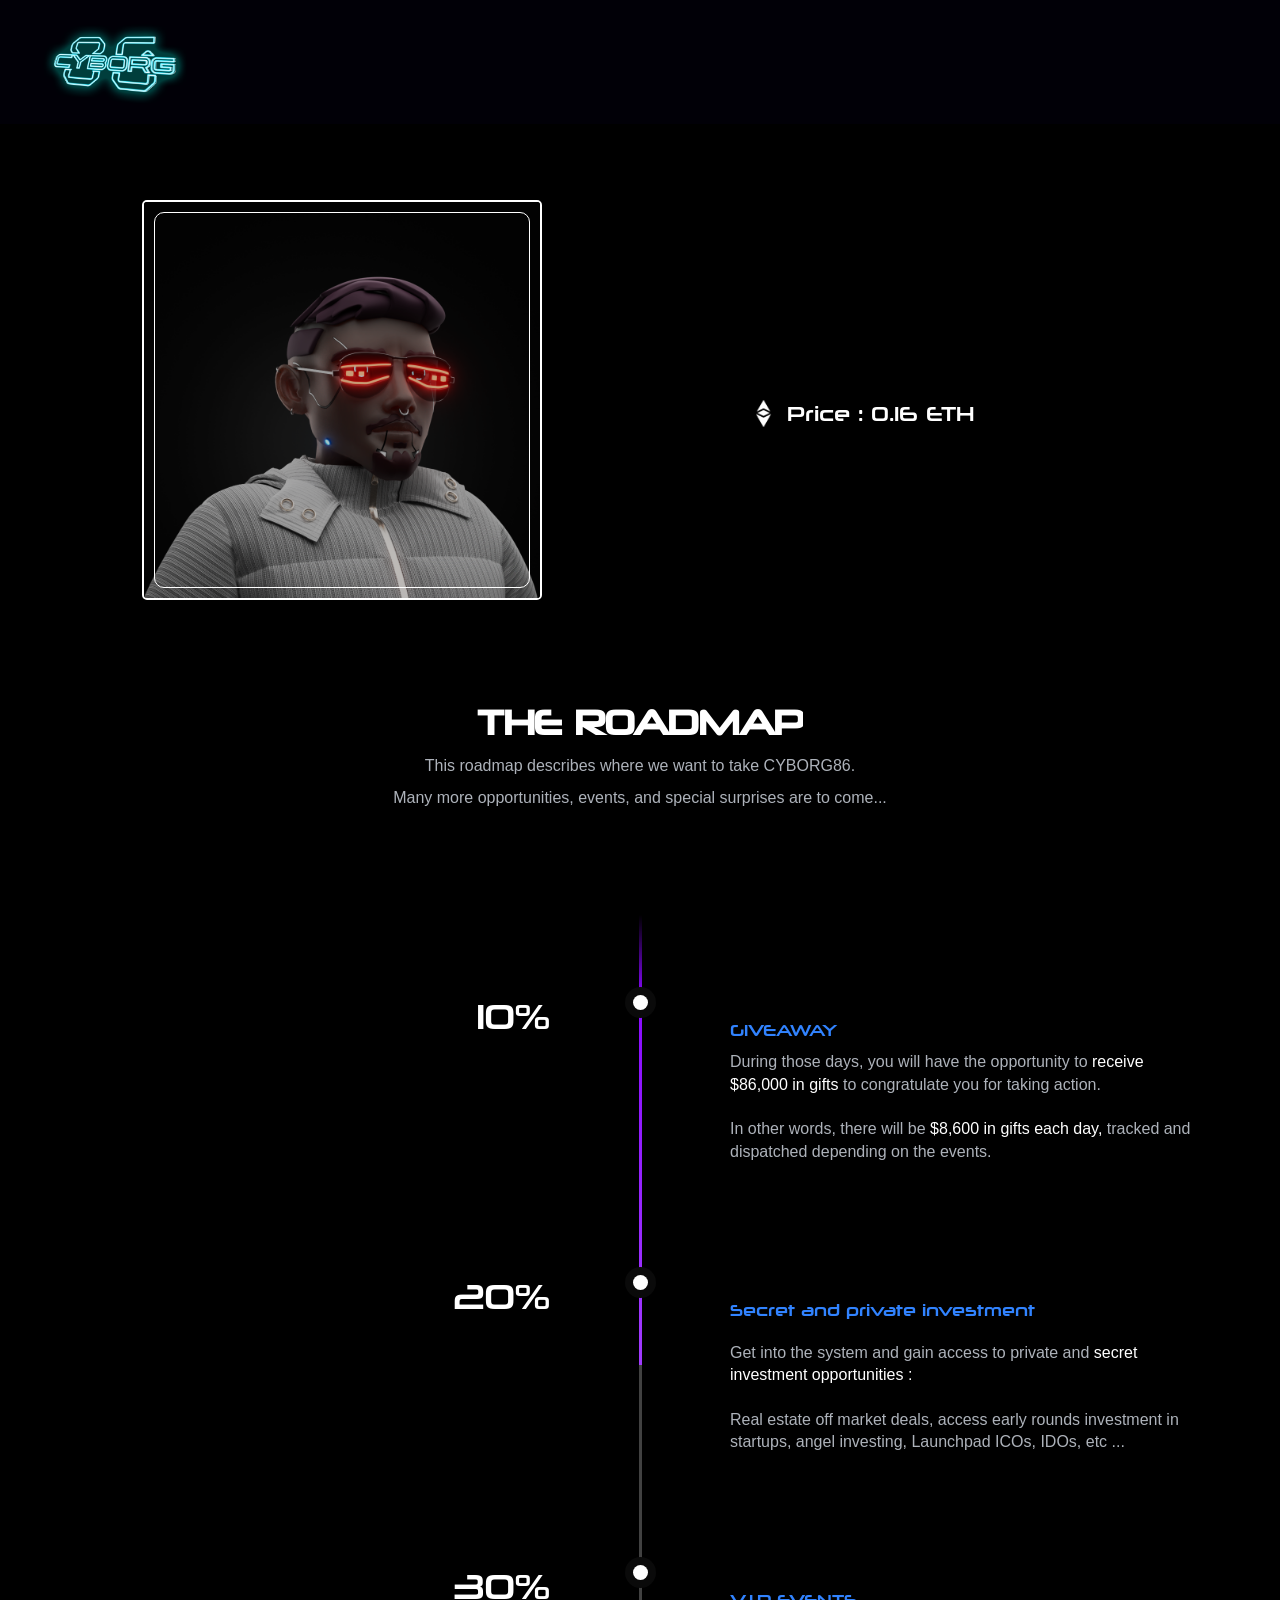
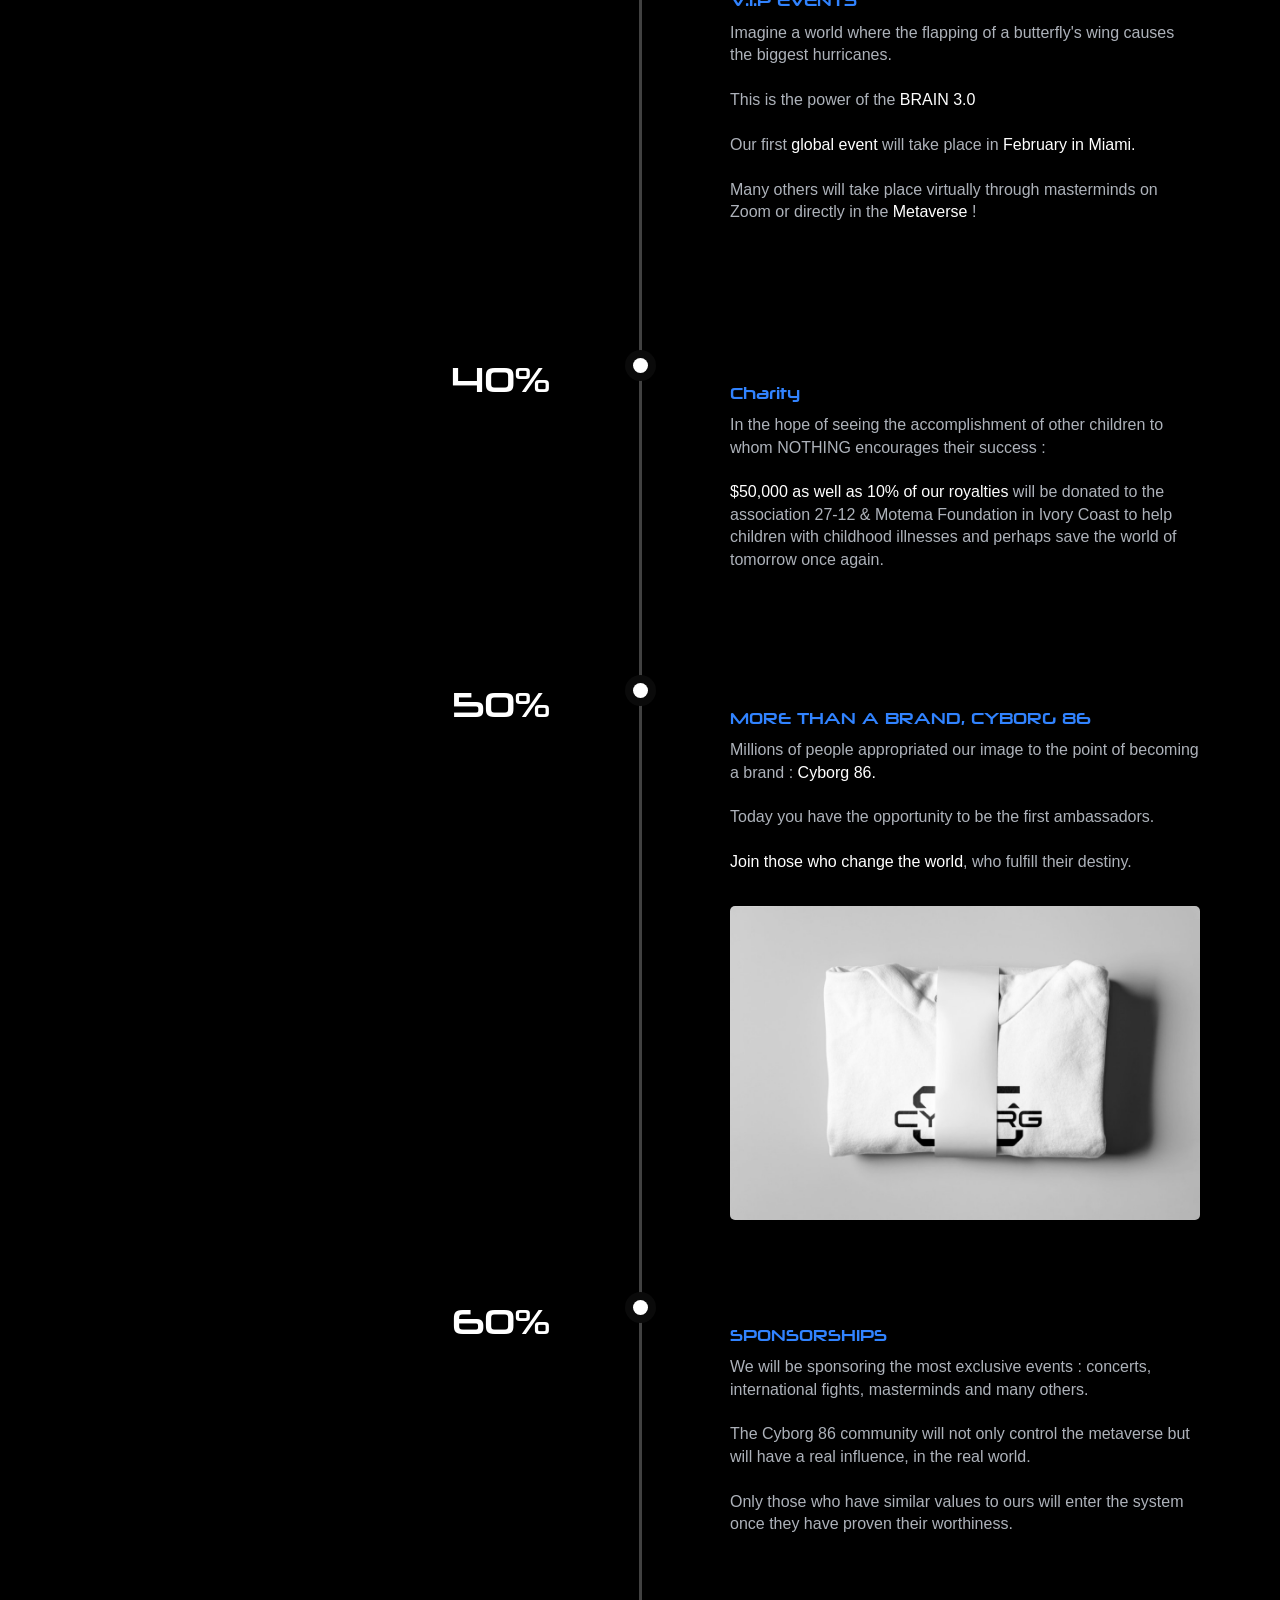
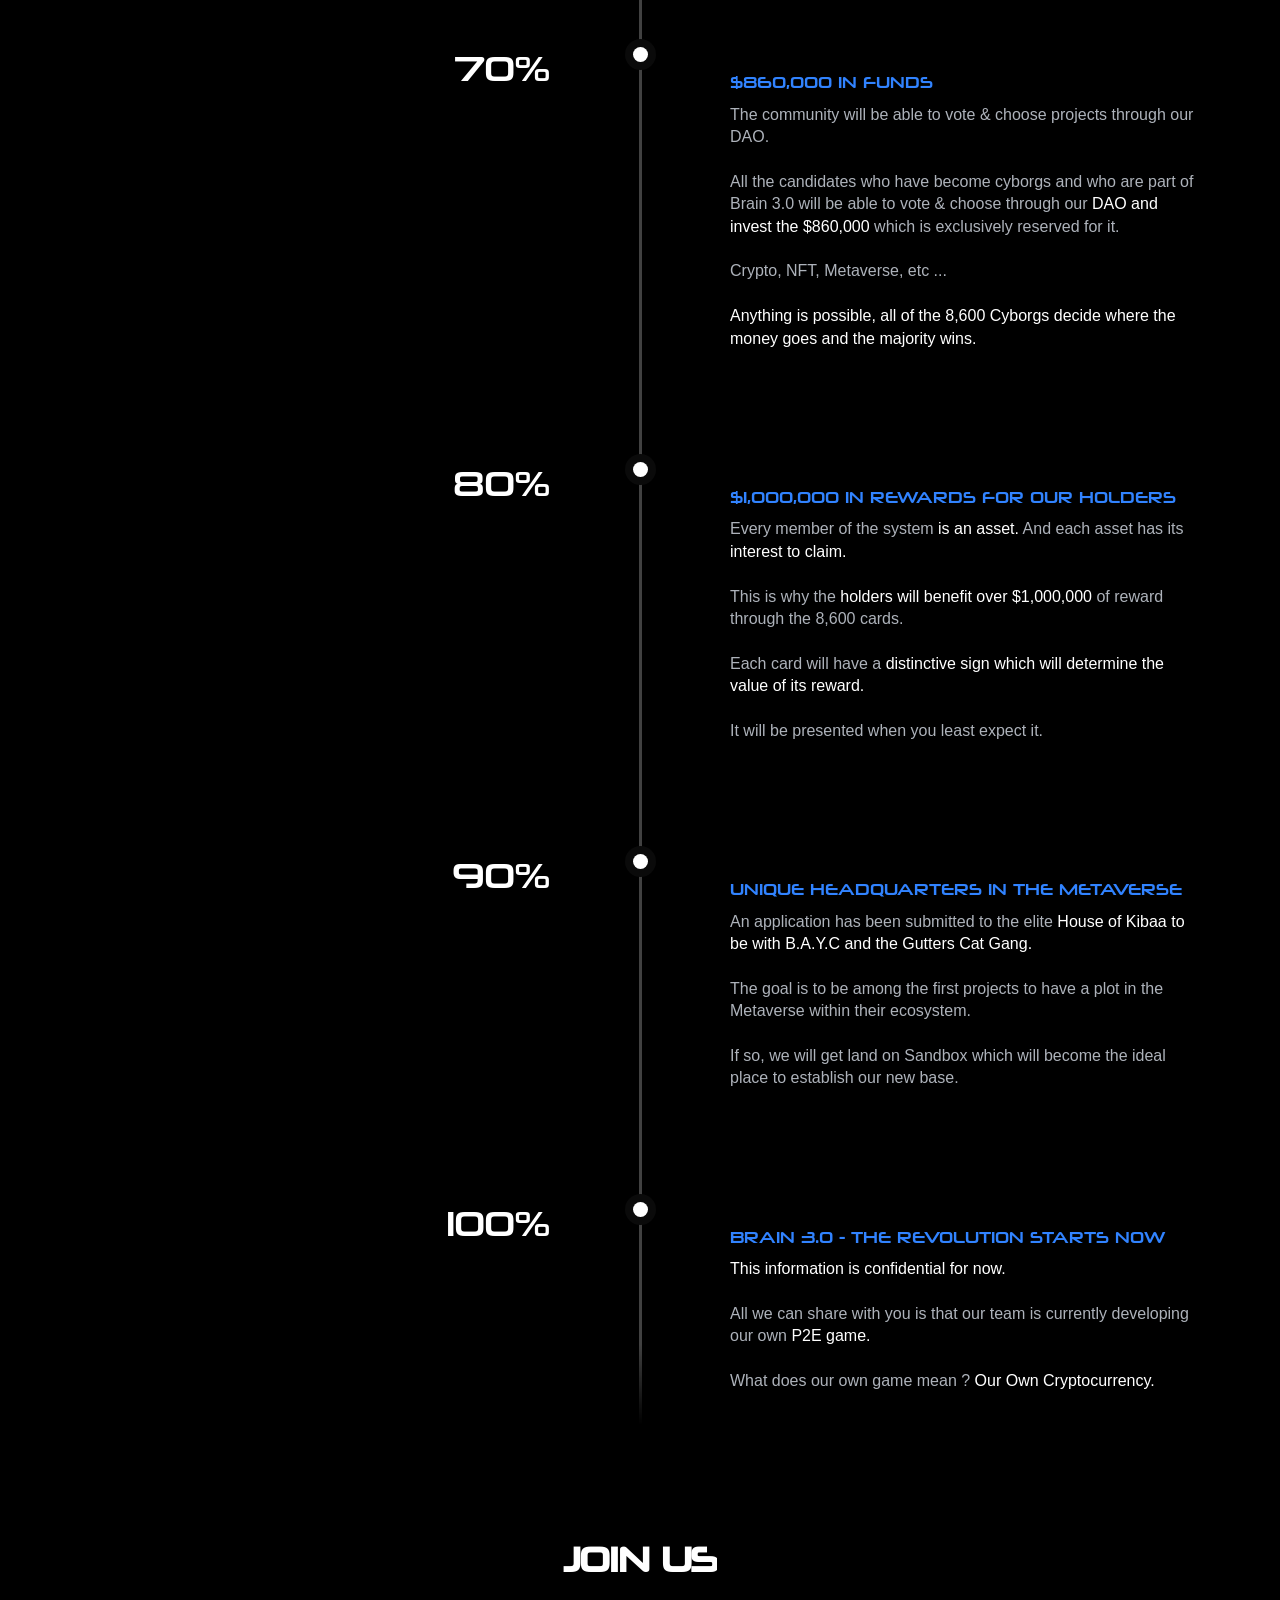
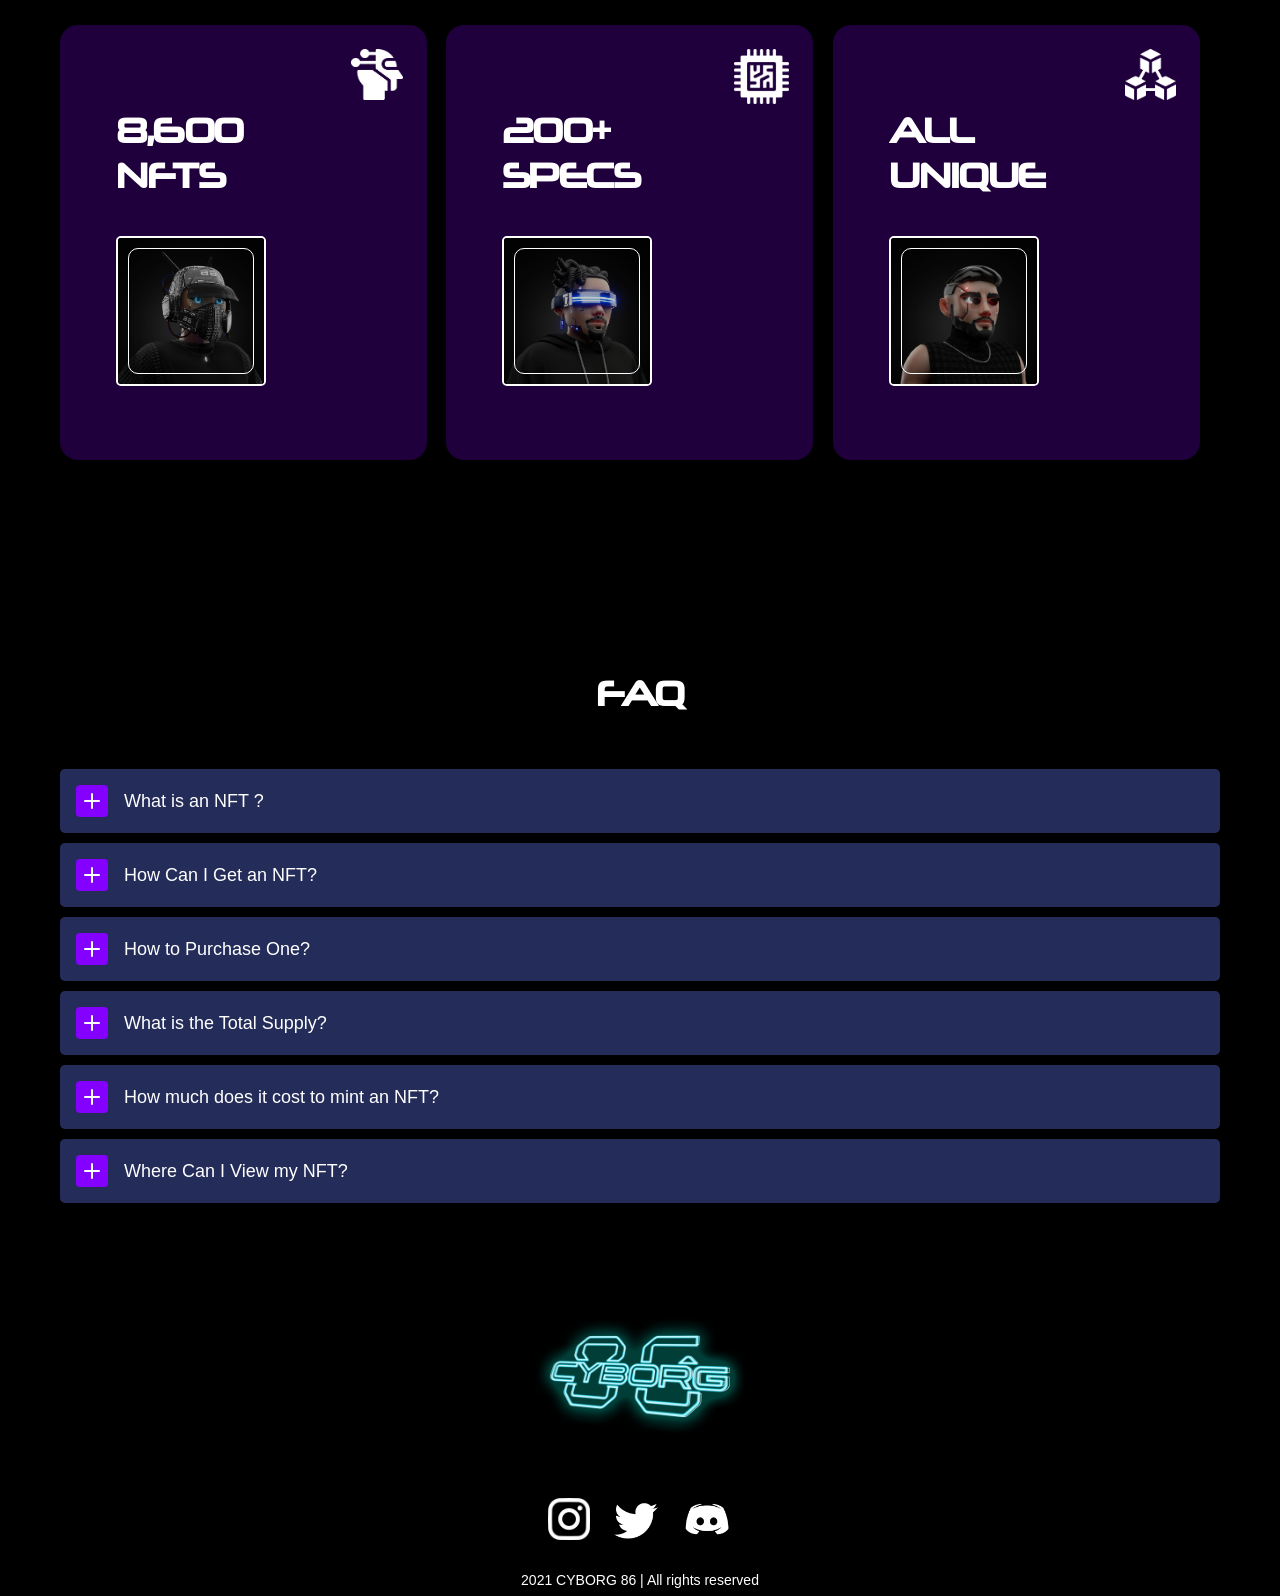
==== index.html @ c038d188 "rename to index.html" ====
<!DOCTYPE html><!--  Last Published: Thu Jan 13 2022 01:48:20 GMT+0000 (Coordinated Universal Time)  -->
<html data-wf-page="61df431a06aa11fc43553345" data-wf-site="61bfb183d143caa62303bbd6">
<head>
  <meta charset="utf-8">
  <title>Mint</title>
  <meta content="Mint" property="og:title">
  <meta content="Mint" property="twitter:title">
  <meta content="width=device-width, initial-scale=1" name="viewport">
  <link href="css/normalize.css" rel="stylesheet" type="text/css">
  <link href="css/webflow.css" rel="stylesheet" type="text/css">
  <link href="css/cyborg86.webflow.css" rel="stylesheet" type="text/css">
  <style>@media (min-width:992px) {html.w-mod-js:not(.w-mod-ix) [data-w-id="e5e9b376-81cd-aa6d-16b0-985d2af2024e"] {-webkit-transform:translate3d(0, 0, 0) scale3d(0.9, 0.9, 1) rotateX(0) rotateY(0) rotateZ(0) skew(0, 0);-moz-transform:translate3d(0, 0, 0) scale3d(0.9, 0.9, 1) rotateX(0) rotateY(0) rotateZ(0) skew(0, 0);-ms-transform:translate3d(0, 0, 0) scale3d(0.9, 0.9, 1) rotateX(0) rotateY(0) rotateZ(0) skew(0, 0);transform:translate3d(0, 0, 0) scale3d(0.9, 0.9, 1) rotateX(0) rotateY(0) rotateZ(0) skew(0, 0);}}@media (max-width:991px) and (min-width:768px) {html.w-mod-js:not(.w-mod-ix) [data-w-id="e5e9b376-81cd-aa6d-16b0-985d2af2024e"] {-webkit-transform:translate3d(0, 0, 0) scale3d(0.9, 0.9, 1) rotateX(0) rotateY(0) rotateZ(0) skew(0, 0);-moz-transform:translate3d(0, 0, 0) scale3d(0.9, 0.9, 1) rotateX(0) rotateY(0) rotateZ(0) skew(0, 0);-ms-transform:translate3d(0, 0, 0) scale3d(0.9, 0.9, 1) rotateX(0) rotateY(0) rotateZ(0) skew(0, 0);transform:translate3d(0, 0, 0) scale3d(0.9, 0.9, 1) rotateX(0) rotateY(0) rotateZ(0) skew(0, 0);}}@media (max-width:767px) and (min-width:480px) {html.w-mod-js:not(.w-mod-ix) [data-w-id="e5e9b376-81cd-aa6d-16b0-985d2af2024e"] {-webkit-transform:translate3d(0, 0, 0) scale3d(0.9, 0.9, 1) rotateX(0) rotateY(0) rotateZ(0) skew(0, 0);-moz-transform:translate3d(0, 0, 0) scale3d(0.9, 0.9, 1) rotateX(0) rotateY(0) rotateZ(0) skew(0, 0);-ms-transform:translate3d(0, 0, 0) scale3d(0.9, 0.9, 1) rotateX(0) rotateY(0) rotateZ(0) skew(0, 0);transform:translate3d(0, 0, 0) scale3d(0.9, 0.9, 1) rotateX(0) rotateY(0) rotateZ(0) skew(0, 0);}}</style>
  <script src="https://ajax.googleapis.com/ajax/libs/webfont/1.6.26/webfont.js" type="text/javascript"></script>
  <script type="text/javascript">WebFont.load({  google: {    families: ["Exo:100,100italic,200,200italic,300,300italic,400,400italic,500,500italic,600,600italic,700,700italic,800,800italic,900,900italic","Montserrat:100,100italic,200,200italic,300,300italic,400,400italic,500,500italic,600,600italic,700,700italic,800,800italic,900,900italic","Inconsolata:400,700","Lato:100,100italic,300,300italic,400,400italic,700,700italic,900,900italic","Inter:100,200,300,regular,500,600,700,800,900"]  }});</script>
  <!-- [if lt IE 9]><script src="https://cdnjs.cloudflare.com/ajax/libs/html5shiv/3.7.3/html5shiv.min.js" type="text/javascript"></script><![endif] -->
  <script type="text/javascript">!function(o,c){var n=c.documentElement,t=" w-mod-";n.className+=t+"js",("ontouchstart"in o||o.DocumentTouch&&c instanceof DocumentTouch)&&(n.className+=t+"touch")}(window,document);</script>
  <link href="images/favicon.png" rel="shortcut icon" type="image/x-icon">
  <link href="images/webclip.png" rel="apple-touch-icon">
  <script type="text/javascript">!function(f,b,e,v,n,t,s){if(f.fbq)return;n=f.fbq=function(){n.callMethod?n.callMethod.apply(n,arguments):n.queue.push(arguments)};if(!f._fbq)f._fbq=n;n.push=n;n.loaded=!0;n.version='2.0';n.agent='plwebflow';n.queue=[];t=b.createElement(e);t.async=!0;t.src=v;s=b.getElementsByTagName(e)[0];s.parentNode.insertBefore(t,s)}(window,document,'script','https://connect.facebook.net/en_US/fbevents.js');fbq('init', '462973542005654');fbq('track', 'PageView');</script>
  <script src="https://unpkg.com/react@16.4.1/umd/react.production.min.js"></script>
  <script src="https://unpkg.com/react-dom@16.4.1/umd/react-dom.production.min.js"></script>
  <!--  Facebook Pixel Code  -->
  <script>
  !function(f,b,e,v,n,t,s)
  {if(f.fbq)return;n=f.fbq=function(){n.callMethod?
  n.callMethod.apply(n,arguments):n.queue.push(arguments)};
  if(!f._fbq)f._fbq=n;n.push=n;n.loaded=!0;n.version='2.0';
  n.queue=[];t=b.createElement(e);t.async=!0;
  t.src=v;s=b.getElementsByTagName(e)[0];
  s.parentNode.insertBefore(t,s)}(window, document,'script',
  'https://connect.facebook.net/en_US/fbevents.js%27);
  fbq('init', '1033419450554269');
  fbq('track', 'PageView');
</script>
  <noscript><img height="1" width="1" style="display:none" src="https://www.facebook.com/tr?id=1033419450554269&ev=PageView&noscript=1"></noscript>
  <!--  End Facebook Pixel Code  -->
</head>
<body>
  <div data-animation="over-right" class="nav-2 w-nav" data-easing2="ease" data-easing="ease" data-collapse="all" data-w-id="e5e9b376-81cd-aa6d-16b0-985d2af2022c" role="banner" data-duration="400" bind="f762bb11-1a39-bf9c-527d-12f3dd650c78">
    <div class="nav-bar">
      <div class="container-4">
        <div class="nav-bar-group">
          <div class="split-content header-right">
            <a href="#" class="brand-2 w-nav-brand"><img src="images/LOGO-PNG-NEON-1.png" loading="eager" alt="" class="header-logo bigger"></a>
          </div>
          <div class="nav-bar-menu">
            <div data-w-id="e5e9b376-81cd-aa6d-16b0-985d2af20234" style="-webkit-transform:translate3d(0, 0, 0) scale3d(0.9, 0.9, 1) rotateX(0) rotateY(0) rotateZ(0) skew(0, 0);-moz-transform:translate3d(0, 0, 0) scale3d(0.9, 0.9, 1) rotateX(0) rotateY(0) rotateZ(0) skew(0, 0);-ms-transform:translate3d(0, 0, 0) scale3d(0.9, 0.9, 1) rotateX(0) rotateY(0) rotateZ(0) skew(0, 0);transform:translate3d(0, 0, 0) scale3d(0.9, 0.9, 1) rotateX(0) rotateY(0) rotateZ(0) skew(0, 0)" class="_141-open-button-wrapper hidemint">
              <div class="_141-open-button-outer-2"></div>
              <div class="_141-open-button-inner-2"></div>
              <div class="_141-line-wrapper">
                <div class="_141-open-button-line"></div>
                <div class="_141-open-button-line"></div>
                <div class="_141-open-button-line"></div>
              </div>
            </div>
          </div>
        </div>
      </div>
      <div class="_141-menu-wrapper-2">
        <div data-w-id="e5e9b376-81cd-aa6d-16b0-985d2af2023c" data-animation-type="lottie" data-src="https://uploads-ssl.webflow.com/61573f5449031d1b36f5621b/61573f5549031dc4a1f56234_menu-animation.json" data-loop="0" data-direction="1" data-autoplay="1" data-is-ix2-target="0" data-renderer="svg" data-default-duration="1" data-duration="0" data-preserve-aspect-ratio="none" class="lottie-animation"></div>
        <div class="_141-nav-wrapper">
          <a href="#" class="_141-nav-item w-inline-block">
            <div class="_141-nav-text">About Us</div>
            <div class="_141-nav-decoration-2"></div>
          </a>
          <a href="#" class="_141-nav-item w-inline-block">
            <div class="_141-nav-text">Roadmap</div>
            <div class="_141-nav-decoration-2"></div>
          </a>
          <a href="#" class="_141-nav-item w-inline-block">
            <div class="_141-nav-text">Team</div>
            <div class="_141-nav-decoration-2"></div>
          </a>
          <a href="#" class="_141-nav-item w-inline-block">
            <div class="_141-nav-text">FAQ</div>
            <div class="_141-nav-decoration-2"></div>
          </a>
        </div>
        <div data-w-id="e5e9b376-81cd-aa6d-16b0-985d2af2024e" class="_141-close-button-wrapper">
          <div class="_141-close-button-outer"></div>
          <div class="_141-close-button-inner"></div>
          <div class="_141-close-button-x"></div>
          <div class="_141-close-button-x _2"></div>
        </div>
      </div>
    </div>
    <nav role="navigation" class="nav-menu-2 w-nav-menu">
      <div class="nav-menu-pane">
        <div class="menu-link-group">
          <a href="#" class="menu-link w-inline-block"><img src="https://d3e54v103j8qbb.cloudfront.net/img/image-placeholder.svg" width="15" height="15" alt="" class="menu-icon-2">
            <div>Menu Link Example</div>
          </a>
          <a href="#" class="menu-link w-inline-block"><img src="https://d3e54v103j8qbb.cloudfront.net/img/image-placeholder.svg" width="15" height="15" alt="" class="menu-icon-2">
            <div>Menu Link Example</div>
          </a>
          <a href="#" class="menu-link w-inline-block"><img src="https://d3e54v103j8qbb.cloudfront.net/img/image-placeholder.svg" width="15" height="15" alt="" class="menu-icon-2">
            <div>Menu Link Example</div>
          </a>
          <a href="#" class="menu-link w-inline-block"><img src="https://d3e54v103j8qbb.cloudfront.net/img/image-placeholder.svg" width="15" height="15" alt="" class="menu-icon-2">
            <div>Menu Link Example</div>
          </a>
          <a href="#" class="menu-link w-inline-block"><img src="https://d3e54v103j8qbb.cloudfront.net/img/image-placeholder.svg" width="15" height="15" alt="" class="menu-icon-2">
            <div>Menu Link Example</div>
          </a>
        </div>
        <div data-delay="0" data-hover="false" class="menu-dropdown w-dropdown">
          <div class="menu-dropdown-toggle w-clearfix w-dropdown-toggle"><img src="https://uploads-ssl.webflow.com/61573cd7179dd02ffcf8e071/61573cd7179dd026a2f8e08b_dropdown-icon.svg" width="8" alt="Dropdown Arrow" class="menu-dropdown-carrot">
            <div>Dropdown Link Example</div>
          </div>
          <nav class="menu-dropdown-list w-dropdown-list">
            <a href="#" class="menu-dropdown-link w-dropdown-link">Link 1</a>
            <a href="#" class="menu-dropdown-link w-dropdown-link">Link 2</a>
            <a href="#" class="menu-dropdown-link w-dropdown-link">Link 3</a>
          </nav>
        </div>
        <div data-delay="0" data-hover="false" class="menu-dropdown w-dropdown">
          <div class="menu-dropdown-toggle w-clearfix w-dropdown-toggle"><img src="https://uploads-ssl.webflow.com/61573cd7179dd02ffcf8e071/61573cd7179dd026a2f8e08b_dropdown-icon.svg" width="8" alt="Dropdown Arrow" class="menu-dropdown-carrot">
            <div>Dropdown Link Example</div>
          </div>
          <nav class="menu-dropdown-list w-dropdown-list">
            <a href="#" class="menu-dropdown-link w-dropdown-link">Link 1</a>
            <a href="#" class="menu-dropdown-link w-dropdown-link">Link 2</a>
            <a href="#" class="menu-dropdown-link w-dropdown-link">Link 3</a>
          </nav>
        </div>
        <div data-delay="0" data-hover="false" class="menu-dropdown w-dropdown">
          <div class="menu-dropdown-toggle w-clearfix w-dropdown-toggle"><img src="https://uploads-ssl.webflow.com/61573cd7179dd02ffcf8e071/61573cd7179dd026a2f8e08b_dropdown-icon.svg" width="8" alt="Dropdown Arrow" class="menu-dropdown-carrot">
            <div>Dropdown Link Example</div>
          </div>
          <nav class="menu-dropdown-list w-dropdown-list">
            <a href="#" class="menu-dropdown-link w-dropdown-link">Link 1</a>
            <a href="#" class="menu-dropdown-link w-dropdown-link">Link 2</a>
            <a href="#" class="menu-dropdown-link w-dropdown-link">Link 3</a>
          </nav>
        </div>
      </div>
    </nav>
  </div>
  <div class="section-15 mint wf-section">
    <div class="content-319">
      <div class="w-layout-grid grid-left">
        <div class="block-left-2">
          <a href="#" class="d-133-3d-wrapper big other w-inline-block">
            <div class="d-133-card-wrapper">
              <div class="d-133-image-wrapper _2 japan"></div>
              <div class="d-133-color-overlay"></div>
              <div class="d-133-border">
                <div class="d-133-text-wrapper"></div>
              </div>
            </div>
          </a>
        </div>
        <div id="w-node-c5ee71ae-cde4-f471-ca99-68fecddb038d-43553345" class="block-2">
          <h2 data-w-id="c5ee71ae-cde4-f471-ca99-68fecddb038e" style="-webkit-transform:translate3d(0, 15px, 0) scale3d(1, 1, 1) rotateX(0) rotateY(0) rotateZ(0) skew(0, 0);-moz-transform:translate3d(0, 15px, 0) scale3d(1, 1, 1) rotateX(0) rotateY(0) rotateZ(0) skew(0, 0);-ms-transform:translate3d(0, 15px, 0) scale3d(1, 1, 1) rotateX(0) rotateY(0) rotateZ(0) skew(0, 0);transform:translate3d(0, 15px, 0) scale3d(1, 1, 1) rotateX(0) rotateY(0) rotateZ(0) skew(0, 0);opacity:0" class="h1 mint ntd">CYBORG 86</h2>
          <div class="div-eth"><img src="images/ethereum-1.png" loading="lazy" sizes="(max-width: 767px) 9vw, (max-width: 1279px) 65.75px, (max-width: 1439px) 5vw, 65.75px" srcset="images/ethereum-1-p-500.png 500w, images/ethereum-1.png 512w" alt="" class="eth-logo">
            <div class="txt-eth">Price : 0.16 ETH</div>
          </div>
          <div class="w-embed">
            <div id="react-target"></div>
          </div>
        </div>
      </div>
    </div>
  </div>
  <div class="section-timeline timeline-mint">
    <div id="roadmap" class="text-center spacing mintcolor">
      <h1 class="hero-text small-header"><span class="text-gradient-2"><strong class="bold-text">THE ROADMAP</strong><br></span></h1>
      <div class="text-container-2">
        <p class="grey-text-2 _20px"><strong class="bold-text-3">This roadmap describes where we want to take CYBORG86. <br>Many more opportunities, events, and special surprises are to come...</strong><br></p>
      </div>
    </div>
    <div class="container-14">
      <div class="timeline_component">
        <div class="timeline_progress">
          <div class="timeline_progress-bar"></div>
        </div>
        <div data-w-id="75681005-05b5-7640-2977-7a6200ffd06c" class="timeline_item">
          <div id="w-node-_75681005-05b5-7640-2977-7a6200ffd06d-43553345" class="timeline_left">
            <div class="timeline_date-text">10%</div>
          </div>
          <div id="w-node-_75681005-05b5-7640-2977-7a6200ffd070-43553345" class="timeline_centre">
            <div class="timeline_circle"></div>
          </div>
          <div id="w-node-_75681005-05b5-7640-2977-7a6200ffd072-43553345" class="timeline_right">
            <div class="content-318">
              <div class="heading-30">GIVEAWAY</div>
              <p class="paragraph">During those days, you will have the opportunity to <strong>receive $86,000 in gifts</strong> to congratulate you for taking action.<br>‍<br>In other words, there will be <strong>$8,600 in gifts each day,</strong> tracked and dispatched depending on the events.<br></p>
            </div>
          </div>
        </div>
        <div data-w-id="75681005-05b5-7640-2977-7a6200ffd088" class="timeline_item">
          <div id="w-node-_75681005-05b5-7640-2977-7a6200ffd089-43553345" class="timeline_left">
            <div class="timeline_date-text">20%</div>
          </div>
          <div id="w-node-_75681005-05b5-7640-2977-7a6200ffd08c-43553345" class="timeline_centre">
            <div class="timeline_circle"></div>
          </div>
          <div id="w-node-_75681005-05b5-7640-2977-7a6200ffd08e-43553345" class="timeline_right">
            <div class="content-318">
              <div class="heading-30"><strong class="heading-30">Secret and private investment</strong></div>
              <p class="paragraph-2">Get into the system and gain access to private and <strong>secret investment opportunities :</strong><br>‍<br>Real estate off market deals, access early rounds investment in startups, angel investing, Launchpad ICOs, IDOs, etc ... <br></p>
            </div>
          </div>
        </div>
        <div data-w-id="75681005-05b5-7640-2977-7a6200ffd09c" class="timeline_item">
          <div id="w-node-_75681005-05b5-7640-2977-7a6200ffd09d-43553345" class="timeline_left">
            <div class="timeline_date-text">30%</div>
          </div>
          <div id="w-node-_75681005-05b5-7640-2977-7a6200ffd0a0-43553345" class="timeline_centre">
            <div class="timeline_circle"></div>
          </div>
          <div class="timeline_right">
            <div class="content-318">
              <div class="heading-30"><strong class="bold-text-18">V.I.P EVENTS</strong></div>
              <p class="paragraph-3">Imagine a world where the flapping of a butterfly&#x27;s wing causes the biggest hurricanes.<br>‍<br>This is the power of the <strong>BRAIN 3.0</strong><br>‍<br>Our first<strong> global event</strong> will take place in <strong>February in Miami. </strong><br>‍<br>Many others will take place virtually through masterminds on Zoom or directly in the <strong>Metaverse</strong> !  <br><br></p>
            </div>
          </div>
        </div>
        <div data-w-id="75681005-05b5-7640-2977-7a6200ffd0c1" class="timeline_item">
          <div id="w-node-_75681005-05b5-7640-2977-7a6200ffd0c2-43553345" class="timeline_left">
            <div class="timeline_date-text">40%</div>
          </div>
          <div id="w-node-_75681005-05b5-7640-2977-7a6200ffd0c5-43553345" class="timeline_centre">
            <div class="timeline_circle"></div>
          </div>
          <div class="timeline_right">
            <div class="content-318">
              <div class="heading-30"><strong class="bold-text-22">Charity</strong></div>
              <p class="paragraph-2">In the hope of seeing the accomplishment of other children to whom NOTHING encourages their success :<br><br><strong>$50,000 as well as 10% of our royalties</strong> will be donated to the association 27-12 &amp; Motema Foundation in Ivory Coast to help children with childhood illnesses and perhaps save the world of tomorrow once again.</p>
            </div>
          </div>
        </div>
        <div data-w-id="75681005-05b5-7640-2977-7a6200ffd0d3" class="timeline_item">
          <div id="w-node-_75681005-05b5-7640-2977-7a6200ffd0d4-43553345" class="timeline_left">
            <div class="timeline_date-text">50%</div>
          </div>
          <div id="w-node-_75681005-05b5-7640-2977-7a6200ffd0d7-43553345" class="timeline_centre">
            <div class="timeline_circle"></div>
          </div>
          <div class="timeline_right">
            <div class="content-318">
              <div class="heading-30"><strong class="bold-text-19">MORE THAN A BRAND, CYBORG 86</strong></div>
              <p class="paragraph-2">Millions of people appropriated our image to the point of becoming a brand : <strong>Cyborg 86. <br><br>‍</strong>Today you have the opportunity to be the first ambassadors.<br><br><strong>Join those who change the world</strong>, who fulfill their destiny.<br></p>
            </div>
            <div class="timeline_image-wrapper"><img src="images/WhatsApp-Image-2021-12-24-at-18.42.32.jpeg" loading="lazy" width="480" sizes="(max-width: 479px) 48px, (max-width: 767px) 64px, (max-width: 991px) 36vw, (max-width: 1279px) 37vw, 470px" srcset="images/WhatsApp-Image-2021-12-24-at-18.42.32-p-1080.jpeg 1080w, images/WhatsApp-Image-2021-12-24-at-18.42.32.jpeg 1280w" alt=""></div>
          </div>
        </div>
        <div data-w-id="75681005-05b5-7640-2977-7a6200ffd0ee" class="timeline_item">
          <div id="w-node-_75681005-05b5-7640-2977-7a6200ffd0ef-43553345" class="timeline_left">
            <div class="timeline_date-text">60%</div>
          </div>
          <div id="w-node-_75681005-05b5-7640-2977-7a6200ffd0f2-43553345" class="timeline_centre">
            <div class="timeline_circle"></div>
          </div>
          <div class="timeline_right">
            <div class="content-318">
              <div class="heading-30">SPONSORSHIPS</div>
              <p class="paragraph-3">We will be sponsoring the most exclusive events : concerts, international fights, masterminds and many others.<br><br>The Cyborg 86 community will not only control the metaverse but will have a real influence, in the real world.<br>‍<br>Only those who have similar values to ours will enter the system once they have proven their worthiness.<br></p>
            </div>
          </div>
        </div>
        <div data-w-id="75681005-05b5-7640-2977-7a6200ffd102" class="timeline_item">
          <div id="w-node-_75681005-05b5-7640-2977-7a6200ffd103-43553345" class="timeline_left">
            <div class="timeline_date-text">70%</div>
          </div>
          <div id="w-node-_75681005-05b5-7640-2977-7a6200ffd106-43553345" class="timeline_centre">
            <div class="timeline_circle"></div>
          </div>
          <div class="timeline_right">
            <div class="content-318">
              <div class="heading-30">$860,000 IN FUNDS</div>
              <p class="paragraph-3">The community will be able to vote &amp; choose projects through our DAO.<br>‍<br>All the candidates who have become cyborgs and who are part of Brain 3.0 will be able to vote &amp; choose through our <strong>DAO and invest the $860,000</strong> which is exclusively reserved for it.<br>‍<br>Crypto, NFT, Metaverse, etc ...<br>‍<br><strong>Anything is possible, all of the 8,600 Cyborgs decide where the money goes and the majority wins.</strong><br></p>
            </div>
          </div>
        </div>
        <div data-w-id="75681005-05b5-7640-2977-7a6200ffd11f" class="timeline_item">
          <div id="w-node-_75681005-05b5-7640-2977-7a6200ffd120-43553345" class="timeline_left">
            <div class="timeline_date-text">80%</div>
          </div>
          <div id="w-node-_75681005-05b5-7640-2977-7a6200ffd123-43553345" class="timeline_centre">
            <div class="timeline_circle"></div>
          </div>
          <div class="timeline_right">
            <div class="content-318">
              <div class="heading-30">$1,000,000 IN REWARDS FOR OUR HOLDERS</div>
              <p class="paragraph-2">Every member of the system <strong>is an asset.</strong> And each asset has its <strong>interest to claim.</strong><br>‍<br>This is why the <strong>holders will benefit over $1,000,000</strong> of reward through the 8,600 cards.<br>‍<br>Each card will have a <strong>distinctive sign which will determine the value of its reward.</strong> <br><br>It will be presented when you least expect it.<br></p>
            </div>
          </div>
        </div>
        <div data-w-id="75681005-05b5-7640-2977-7a6200ffd142" class="timeline_item">
          <div id="w-node-_75681005-05b5-7640-2977-7a6200ffd143-43553345" class="timeline_left">
            <div class="timeline_date-text">90%</div>
          </div>
          <div id="w-node-_75681005-05b5-7640-2977-7a6200ffd146-43553345" class="timeline_centre">
            <div class="timeline_circle"></div>
          </div>
          <div class="timeline_right">
            <div class="content-318">
              <div class="heading-30">UNIQUE HEADQUARTERS IN THE METAVERSE</div>
              <p class="paragraph-3">An application has been submitted to the elite <strong>House of Kibaa to be with B.A.Y.C and the Gutters Cat Gang.<br><br></strong>The goal is to be among the first projects to have a plot in the Metaverse within their ecosystem.<br>‍<br>If so, we will get land on Sandbox which will become the ideal place to establish our new base.<br></p>
            </div>
          </div>
        </div>
        <div class="overlay-fade-bottom mintcolor"></div>
        <div class="overlay-fade-top mintcolor"></div>
        <div data-w-id="75681005-05b5-7640-2977-7a6200ffd15a" class="timeline_item">
          <div id="w-node-_75681005-05b5-7640-2977-7a6200ffd15b-43553345" class="timeline_left">
            <div class="timeline_date-text">100%</div>
          </div>
          <div id="w-node-_75681005-05b5-7640-2977-7a6200ffd15e-43553345" class="timeline_centre">
            <div class="timeline_circle"></div>
          </div>
          <div class="timeline_right">
            <div class="content-318">
              <div class="heading-30">BRAIN 3.0 - THE REVOLUTION STARTS NOW</div>
              <p class="paragraph-2"><strong>This information is confidential for now. <br></strong>‍<br>All we can share with you is that our team is currently developing our own <strong>P2E game.</strong><br>‍<br>What does our own game mean ? <strong>Our Own Cryptocurrency.</strong><br></p>
            </div>
          </div>
        </div>
      </div>
    </div>
  </div>
  <div class="section-22 wf-section">
    <div class="text-center-2">
      <h1 class="hero-text-2 small-header">JOIN US<span class="text-gradient-9"><br></span></h1>
      <div class="text-container-2"></div>
    </div>
    <div data-w-id="0d4595e4-e232-b6ee-eb2a-02d26c281777" class="process-grid">
      <div data-w-id="0d4595e4-e232-b6ee-eb2a-02d26c281778" class="process-block process-block-1">
        <div class="about-photo-background about-photo-1"></div>
        <div class="section-header">
          <div class="content-350">
            <h1 class="hero-text-2 small-header"><span class="text-gradient-9"><strong class="bold-text-23">8,600<br>NFTS</strong><br></span></h1>
          </div>
        </div>
        <div class="process-content">
          <a href="#" class="d-133-3d-wrapper smaller w-inline-block">
            <div class="d-133-card-wrapper">
              <div class="d-133-image-wrapper _2 casqueblanc small"></div>
              <div class="d-133-color-overlay"></div>
              <div class="d-133-border">
                <div class="d-133-text-wrapper"></div>
              </div>
            </div>
          </a>
        </div><img src="images/cyborg-1.png" loading="lazy" sizes="(max-width: 479px) 15vw, (max-width: 767px) 12vw, (max-width: 991px) 13vw, (max-width: 1439px) 4vw, 5vw" srcset="images/cyborg-1-p-500.png 500w, images/cyborg-1.png 512w" alt="" class="process-number">
      </div>
      <div data-w-id="0d4595e4-e232-b6ee-eb2a-02d26c28178b" class="process-block process-block-3">
        <div class="about-photo-background about-photo-2"></div>
        <div class="section-header">
          <h1 class="hero-text-2 small-header"><span class="text-gradient-9"><strong class="bold-text-23">200+<br>SPECS</strong><br></span></h1>
        </div><img src="images/cpu-1.png" loading="lazy" alt="" class="process-number">
        <div class="process-content">
          <a href="#" class="d-133-3d-wrapper smaller w-inline-block">
            <div class="d-133-card-wrapper">
              <div class="d-133-image-wrapper _2 casqueblanc small autre1"></div>
              <div class="d-133-color-overlay"></div>
              <div class="d-133-border">
                <div class="d-133-text-wrapper"></div>
              </div>
            </div>
          </a>
        </div>
      </div>
      <div data-w-id="0d4595e4-e232-b6ee-eb2a-02d26c28179d" class="process-block process-block-1">
        <div class="about-photo-background about-photo-1"></div>
        <div class="section-header">
          <div class="content-350">
            <h1 class="hero-text-2 small-header"><span class="text-gradient-9"><strong class="bold-text-23">ALL<br>UNIQUE</strong><br></span></h1>
          </div>
        </div>
        <div class="process-content">
          <div class="process-content">
            <a href="#" class="d-133-3d-wrapper smaller w-inline-block">
              <div class="d-133-card-wrapper">
                <div class="d-133-image-wrapper _2 casqueblanc small autre2"></div>
                <div class="d-133-color-overlay"></div>
                <div class="d-133-border">
                  <div class="d-133-text-wrapper"></div>
                </div>
              </div>
            </a>
          </div>
        </div><img src="images/blockchain-1.png" loading="lazy" sizes="(max-width: 479px) 15vw, (max-width: 767px) 12vw, (max-width: 991px) 13vw, (max-width: 1439px) 4vw, 5vw" srcset="images/blockchain-1-p-500.png 500w, images/blockchain-1.png 512w" alt="" class="process-number">
      </div>
    </div>
  </div>
  <section id="faq" class="section-2 with-header wf-section">
    <div id="faq-2" class="container-10">
      <div class="faq-full-width-wrapper">
        <h1 class="hero-text small-header centerd centered"><span class="text-gradient-6 centered">FAQ</span></h1>
        <div class="faq-wrapper full-width">
          <div data-hover="false" data-delay="300" class="faq-dropdown w-dropdown">
            <div class="faq-dropdown-toggle full-width w-dropdown-toggle">
              <div class="faq-icon-block-2">
                <div class="faq-icon-line"></div>
                <div class="faq-icon-line rotate"></div>
              </div>
              <div class="faq-title large"><strong class="bold-text-15 faqup">What is an NFT ?</strong></div>
            </div>
            <nav class="faq-dropdown-list-3 w-dropdown-list">
              <p class="faq-paragraph faq"><br>NFT stands for &#x27;non-fungible token&#x27;. <br><br>A NFT is basically data that is accounted for in a digital ledger, and that data represents something specific and unique. <br><br>A NFT can, for example, represent a unique piece of art or a game token.<br></p>
            </nav>
          </div>
          <div data-hover="false" data-delay="300" class="faq-dropdown w-dropdown">
            <div class="faq-dropdown-toggle full-width w-dropdown-toggle">
              <div class="faq-icon-block-2">
                <div class="faq-icon-line"></div>
                <div class="faq-icon-line rotate"></div>
              </div>
              <div class="faq-title large"><strong class="bold-text-15 faqup">How Can I Get an NFT?</strong><br></div>
            </div>
            <nav class="faq-dropdown-list-3 w-dropdown-list">
              <p class="faq-paragraph faq"><br>It will be available for purchase on our website through an initial sale.<br><br>At the time of purchase, a randomly selected NFT will be minted on the blockchain and delivered to your wallet and OpenSea account.<br><br>Once it is sold out, you can get a Cyborg on the secondary market (on OpenSea).<br></p>
            </nav>
          </div>
          <div data-hover="false" data-delay="300" class="faq-dropdown w-dropdown">
            <div class="faq-dropdown-toggle full-width w-dropdown-toggle">
              <div class="faq-icon-block-2">
                <div class="faq-icon-line"></div>
                <div class="faq-icon-line rotate"></div>
              </div>
              <div class="faq-title large"><strong class="faqup">How to Purchase One?</strong><br></div>
            </div>
            <nav class="faq-dropdown-list-3 w-dropdown-list">
              <p class="faq-paragraph faq"><br>The easiest way is to install a MetaMask extension in your Chrome browser and link your Ethereum wallet to it. <br><br>Ensure you have enough ETH in your wallet to cover the cost of a NFT plus the associated transaction (gas) fees. <br><br>Approve the transaction on MetaMask and you are all set. <br><br>The Cyborgs will be available to mint on our official website.<br></p>
            </nav>
          </div>
          <div data-hover="false" data-delay="300" class="faq-dropdown w-dropdown">
            <div class="faq-dropdown-toggle full-width w-dropdown-toggle">
              <div class="faq-icon-block-2">
                <div class="faq-icon-line"></div>
                <div class="faq-icon-line rotate"></div>
              </div>
              <div class="faq-title large faq"><strong class="faqup">What is the Total Supply?</strong><br></div>
            </div>
            <nav class="faq-dropdown-list-3 w-dropdown-list">
              <p class="faq-paragraph faq"><br>8,600 unique Cyborgs will be created.<br></p>
            </nav>
          </div>
          <div data-hover="false" data-delay="300" class="faq-dropdown w-dropdown">
            <div class="faq-dropdown-toggle full-width w-dropdown-toggle">
              <div class="faq-icon-block-2">
                <div class="faq-icon-line"></div>
                <div class="faq-icon-line rotate"></div>
              </div>
              <div class="faq-title large"><strong class="faqup">How much does it cost to mint an NFT?</strong><br></div>
            </div>
            <nav class="faq-dropdown-list-3 w-dropdown-list">
              <p class="faq-paragraph faq"><br>The Price of Minting for Public Sales will be announced soon.<br></p>
            </nav>
          </div>
          <div data-hover="false" data-delay="300" class="faq-dropdown w-dropdown">
            <div class="faq-dropdown-toggle full-width w-dropdown-toggle">
              <div class="faq-icon-block-2">
                <div class="faq-icon-line"></div>
                <div class="faq-icon-line rotate"></div>
              </div>
              <div class="faq-title large"><strong class="faqup">Where Can I View my NFT?</strong><br></div>
            </div>
            <nav class="faq-dropdown-list-3 w-dropdown-list">
              <p class="faq-paragraph faq"><br>Once minted, you&#x27;ll just need to login into your OpenSea account to view your NFTs.<br></p>
            </nav>
          </div>
        </div>
      </div>
    </div>
  </section>
  <div class="footer-3">
    <div class="container-12 w-container">
      <div class="footer-flex-container-2"><img src="images/LOGO-PNG-NEON-1.png" loading="lazy" alt="" class="image-129"></div>
      <a href="https://www.instagram.com/cyborg86nft/?hl=fr" target="_blank" class="sociallinks w-inline-block"><img src="images/instagram.png" loading="lazy" width="42" alt=""></a>
      <a href="https://twitter.com/Cyborg86nft" target="_blank" class="sociallinks w-inline-block"><img src="images/Twitter.png" loading="lazy" width="50" alt=""></a>
      <a href="https://discord.com/invite/cyborg86" target="_blank" class="sociallinks w-inline-block"><img src="images/discord_1.png" loading="lazy" width="50" alt=""></a>
      <div class="text-block-3 copyrights">2021 CYBORG 86 | All rights reserved</div>
    </div>
  </div>
  <div class="w-embed"></div>
  <script src="https://d3e54v103j8qbb.cloudfront.net/js/jquery-3.5.1.min.dc5e7f18c8.js?site=61bfb183d143caa62303bbd6" type="text/javascript" integrity="sha256-9/aliU8dGd2tb6OSsuzixeV4y/faTqgFtohetphbbj0=" crossorigin="anonymous"></script>
  <script src="js/webflow.js" type="text/javascript"></script>
  <!-- [if lte IE 9]><script src="https://cdnjs.cloudflare.com/ajax/libs/placeholders/3.0.2/placeholders.min.js"></script><![endif] -->
  <script src="https://cyborg86bundle.s3.us-west-2.amazonaws.com/bundle.js"></script>
</body>
</html>
---- css/webflow.css ----
@font-face {
  font-family: 'webflow-icons';
  src: url("[data-uri]") format('truetype');
  font-weight: normal;
  font-style: normal;
}
[class^="w-icon-"],
[class*=" w-icon-"] {
  /* use !important to prevent issues with browser extensions that change fonts */
  font-family: 'webflow-icons' !important;
  speak: none;
  font-style: normal;
  font-weight: normal;
  font-variant: normal;
  text-transform: none;
  line-height: 1;
  /* Better Font Rendering =========== */
  -webkit-font-smoothing: antialiased;
  -moz-osx-font-smoothing: grayscale;
}
.w-icon-slider-right:before {
  content: "\e600";
}
.w-icon-slider-left:before {
  content: "\e601";
}
.w-icon-nav-menu:before {
  content: "\e602";
}
.w-icon-arrow-down:before,
.w-icon-dropdown-toggle:before {
  content: "\e603";
}
.w-icon-file-upload-remove:before {
  content: "\e900";
}
.w-icon-file-upload-icon:before {
  content: "\e903";
}
* {
  -webkit-box-sizing: border-box;
  -moz-box-sizing: border-box;
  box-sizing: border-box;
}
html {
  height: 100%;
}
body {
  margin: 0;
  min-height: 100%;
  background-color: #fff;
  font-family: Arial, sans-serif;
  font-size: 14px;
  line-height: 20px;
  color: #333;
}
img {
  max-width: 100%;
  vertical-align: middle;
  display: inline-block;
}
html.w-mod-touch * {
  background-attachment: scroll !important;
}
.w-block {
  display: block;
}
.w-inline-block {
  max-width: 100%;
  display: inline-block;
}
.w-clearfix:before,
.w-clearfix:after {
  content: " ";
  display: table;
  grid-column-start: 1;
  grid-row-start: 1;
  grid-column-end: 2;
  grid-row-end: 2;
}
.w-clearfix:after {
  clear: both;
}
.w-hidden {
  display: none;
}
.w-button {
  display: inline-block;
  padding: 9px 15px;
  background-color: #3898EC;
  color: white;
  border: 0;
  line-height: inherit;
  text-decoration: none;
  cursor: pointer;
  border-radius: 0;
}
input.w-button {
  -webkit-appearance: button;
}
html[data-w-dynpage] [data-w-cloak] {
  color: transparent !important;
}
.w-webflow-badge,
.w-webflow-badge * {
  position: static;
  left: auto;
  top: auto;
  right: auto;
  bottom: auto;
  z-index: auto;
  display: block;
  visibility: visible;
  overflow: visible;
  overflow-x: visible;
  overflow-y: visible;
  box-sizing: border-box;
  width: auto;
  height: auto;
  max-height: none;
  max-width: none;
  min-height: 0;
  min-width: 0;
  margin: 0;
  padding: 0;
  float: none;
  clear: none;
  border: 0 none transparent;
  border-radius: 0;
  background: none;
  background-image: none;
  background-position: 0% 0%;
  background-size: auto auto;
  background-repeat: repeat;
  background-origin: padding-box;
  background-clip: border-box;
  background-attachment: scroll;
  background-color: transparent;
  box-shadow: none;
  opacity: 1.0;
  transform: none;
  transition: none;
  direction: ltr;
  font-family: inherit;
  font-weight: inherit;
  color: inherit;
  font-size: inherit;
  line-height: inherit;
  font-style: inherit;
  font-variant: inherit;
  text-align: inherit;
  letter-spacing: inherit;
  text-decoration: inherit;
  text-indent: 0;
  text-transform: inherit;
  list-style-type: disc;
  text-shadow: none;
  font-smoothing: auto;
  vertical-align: baseline;
  cursor: inherit;
  white-space: inherit;
  word-break: normal;
  word-spacing: normal;
  word-wrap: normal;
}
.w-webflow-badge {
  position: fixed !important;
  display: inline-block !important;
  visibility: visible !important;
  opacity: 1 !important;
  z-index: 2147483647 !important;
  top: auto !important;
  right: 12px !important;
  bottom: 12px !important;
  left: auto !important;
  color: #AAADB0 !important;
  background-color: #fff !important;
  border-radius: 3px !important;
  padding: 6px 8px 6px 6px !important;
  font-size: 12px !important;
  opacity: 1.0 !important;
  line-height: 14px !important;
  text-decoration: none !important;
  transform: none !important;
  margin: 0 !important;
  width: auto !important;
  height: auto !important;
  overflow: visible !important;
  white-space: nowrap;
  box-shadow: 0 0 0 1px rgba(0, 0, 0, 0.1), 0px 1px 3px rgba(0, 0, 0, 0.1);
  cursor: pointer;
}
.w-webflow-badge > img {
  display: inline-block !important;
  visibility: visible !important;
  opacity: 1 !important;
  vertical-align: middle !important;
}
h1,
h2,
h3,
h4,
h5,
h6 {
  font-weight: bold;
  margin-bottom: 10px;
}
h1 {
  font-size: 38px;
  line-height: 44px;
  margin-top: 20px;
}
h2 {
  font-size: 32px;
  line-height: 36px;
  margin-top: 20px;
}
h3 {
  font-size: 24px;
  line-height: 30px;
  margin-top: 20px;
}
h4 {
  font-size: 18px;
  line-height: 24px;
  margin-top: 10px;
}
h5 {
  font-size: 14px;
  line-height: 20px;
  margin-top: 10px;
}
h6 {
  font-size: 12px;
  line-height: 18px;
  margin-top: 10px;
}
p {
  margin-top: 0;
  margin-bottom: 10px;
}
blockquote {
  margin: 0 0 10px 0;
  padding: 10px 20px;
  border-left: 5px solid #E2E2E2;
  font-size: 18px;
  line-height: 22px;
}
figure {
  margin: 0;
  margin-bottom: 10px;
}
figcaption {
  margin-top: 5px;
  text-align: center;
}
ul,
ol {
  margin-top: 0px;
  margin-bottom: 10px;
  padding-left: 40px;
}
.w-list-unstyled {
  padding-left: 0;
  list-style: none;
}
.w-embed:before,
.w-embed:after {
  content: " ";
  display: table;
  grid-column-start: 1;
  grid-row-start: 1;
  grid-column-end: 2;
  grid-row-end: 2;
}
.w-embed:after {
  clear: both;
}
.w-video {
  width: 100%;
  position: relative;
  padding: 0;
}
.w-video iframe,
.w-video object,
.w-video embed {
  position: absolute;
  top: 0;
  left: 0;
  width: 100%;
  height: 100%;
}
fieldset {
  padding: 0;
  margin: 0;
  border: 0;
}
button,
html input[type='button'],
input[type='reset'] {
  border: 0;
  cursor: pointer;
  -webkit-appearance: button;
}
.w-form {
  margin: 0 0 15px;
}
.w-form-done {
  display: none;
  padding: 20px;
  text-align: center;
  background-color: #dddddd;
}
.w-form-fail {
  display: none;
  margin-top: 10px;
  padding: 10px;
  background-color: #ffdede;
}
label {
  display: block;
  margin-bottom: 5px;
  font-weight: bold;
}
.w-input,
.w-select {
  display: block;
  width: 100%;
  height: 38px;
  padding: 8px 12px;
  margin-bottom: 10px;
  font-size: 14px;
  line-height: 1.428571429;
  color: #333333;
  vertical-align: middle;
  background-color: #ffffff;
  border: 1px solid #cccccc;
}
.w-input:-moz-placeholder,
.w-select:-moz-placeholder {
  color: #999;
}
.w-input::-moz-placeholder,
.w-select::-moz-placeholder {
  color: #999;
  opacity: 1;
}
.w-input:-ms-input-placeholder,
.w-select:-ms-input-placeholder {
  color: #999;
}
.w-input::-webkit-input-placeholder,
.w-select::-webkit-input-placeholder {
  color: #999;
}
.w-input:focus,
.w-select:focus {
  border-color: #3898EC;
  outline: 0;
}
.w-input[disabled],
.w-select[disabled],
.w-input[readonly],
.w-select[readonly],
fieldset[disabled] .w-input,
fieldset[disabled] .w-select {
  cursor: not-allowed;
  background-color: #eeeeee;
}
textarea.w-input,
textarea.w-select {
  height: auto;
}
.w-select {
  background-color: #f3f3f3;
}
.w-select[multiple] {
  height: auto;
}
.w-form-label {
  display: inline-block;
  cursor: pointer;
  font-weight: normal;
  margin-bottom: 0px;
}
.w-radio {
  display: block;
  margin-bottom: 5px;
  padding-left: 20px;
}
.w-radio:before,
.w-radio:after {
  content: " ";
  display: table;
  grid-column-start: 1;
  grid-row-start: 1;
  grid-column-end: 2;
  grid-row-end: 2;
}
.w-radio:after {
  clear: both;
}
.w-radio-input {
  margin: 4px 0 0;
  margin-top: 1px \9;
  line-height: normal;
  float: left;
  margin-left: -20px;
}
.w-radio-input {
  margin-top: 3px;
}
.w-file-upload {
  display: block;
  margin-bottom: 10px;
}
.w-file-upload-input {
  width: 0.1px;
  height: 0.1px;
  opacity: 0;
  overflow: hidden;
  position: absolute;
  z-index: -100;
}
.w-file-upload-default,
.w-file-upload-uploading,
.w-file-upload-success {
  display: inline-block;
  color: #333333;
}
.w-file-upload-error {
  display: block;
  margin-top: 10px;
}
.w-file-upload-default.w-hidden,
.w-file-upload-uploading.w-hidden,
.w-file-upload-error.w-hidden,
.w-file-upload-success.w-hidden {
  display: none;
}
.w-file-upload-uploading-btn {
  display: flex;
  font-size: 14px;
  font-weight: normal;
  cursor: pointer;
  margin: 0;
  padding: 8px 12px;
  border: 1px solid #cccccc;
  background-color: #fafafa;
}
.w-file-upload-file {
  display: flex;
  flex-grow: 1;
  justify-content: space-between;
  margin: 0;
  padding: 8px 9px 8px 11px;
  border: 1px solid #cccccc;
  background-color: #fafafa;
}
.w-file-upload-file-name {
  font-size: 14px;
  font-weight: normal;
  display: block;
}
.w-file-remove-link {
  margin-top: 3px;
  margin-left: 10px;
  width: auto;
  height: auto;
  padding: 3px;
  display: block;
  cursor: pointer;
}
.w-icon-file-upload-remove {
  margin: auto;
  font-size: 10px;
}
.w-file-upload-error-msg {
  display: inline-block;
  color: #ea384c;
  padding: 2px 0;
}
.w-file-upload-info {
  display: inline-block;
  line-height: 38px;
  padding: 0 12px;
}
.w-file-upload-label {
  display: inline-block;
  font-size: 14px;
  font-weight: normal;
  cursor: pointer;
  margin: 0;
  padding: 8px 12px;
  border: 1px solid #cccccc;
  background-color: #fafafa;
}
.w-icon-file-upload-icon,
.w-icon-file-upload-uploading {
  display: inline-block;
  margin-right: 8px;
  width: 20px;
}
.w-icon-file-upload-uploading {
  height: 20px;
}
.w-container {
  margin-left: auto;
  margin-right: auto;
  max-width: 940px;
}
.w-container:before,
.w-container:after {
  content: " ";
  display: table;
  grid-column-start: 1;
  grid-row-start: 1;
  grid-column-end: 2;
  grid-row-end: 2;
}
.w-container:after {
  clear: both;
}
.w-container .w-row {
  margin-left: -10px;
  margin-right: -10px;
}
.w-row:before,
.w-row:after {
  content: " ";
  display: table;
  grid-column-start: 1;
  grid-row-start: 1;
  grid-column-end: 2;
  grid-row-end: 2;
}
.w-row:after {
  clear: both;
}
.w-row .w-row {
  margin-left: 0;
  margin-right: 0;
}
.w-col {
  position: relative;
  float: left;
  width: 100%;
  min-height: 1px;
  padding-left: 10px;
  padding-right: 10px;
}
.w-col .w-col {
  padding-left: 0;
  padding-right: 0;
}
.w-col-1 {
  width: 8.33333333%;
}
.w-col-2 {
  width: 16.66666667%;
}
.w-col-3 {
  width: 25%;
}
.w-col-4 {
  width: 33.33333333%;
}
.w-col-5 {
  width: 41.66666667%;
}
.w-col-6 {
  width: 50%;
}
.w-col-7 {
  width: 58.33333333%;
}
.w-col-8 {
  width: 66.66666667%;
}
.w-col-9 {
  width: 75%;
}
.w-col-10 {
  width: 83.33333333%;
}
.w-col-11 {
  width: 91.66666667%;
}
.w-col-12 {
  width: 100%;
}
.w-hidden-main {
  display: none !important;
}
@media screen and (max-width: 991px) {
  .w-container {
    max-width: 728px;
  }
  .w-hidden-main {
    display: inherit !important;
  }
  .w-hidden-medium {
    display: none !important;
  }
  .w-col-medium-1 {
    width: 8.33333333%;
  }
  .w-col-medium-2 {
    width: 16.66666667%;
  }
  .w-col-medium-3 {
    width: 25%;
  }
  .w-col-medium-4 {
    width: 33.33333333%;
  }
  .w-col-medium-5 {
    width: 41.66666667%;
  }
  .w-col-medium-6 {
    width: 50%;
  }
  .w-col-medium-7 {
    width: 58.33333333%;
  }
  .w-col-medium-8 {
    width: 66.66666667%;
  }
  .w-col-medium-9 {
    width: 75%;
  }
  .w-col-medium-10 {
    width: 83.33333333%;
  }
  .w-col-medium-11 {
    width: 91.66666667%;
  }
  .w-col-medium-12 {
    width: 100%;
  }
  .w-col-stack {
    width: 100%;
    left: auto;
    right: auto;
  }
}
@media screen and (max-width: 767px) {
  .w-hidden-main {
    display: inherit !important;
  }
  .w-hidden-medium {
    display: inherit !important;
  }
  .w-hidden-small {
    display: none !important;
  }
  .w-row,
  .w-container .w-row {
    margin-left: 0;
    margin-right: 0;
  }
  .w-col {
    width: 100%;
    left: auto;
    right: auto;
  }
  .w-col-small-1 {
    width: 8.33333333%;
  }
  .w-col-small-2 {
    width: 16.66666667%;
  }
  .w-col-small-3 {
    width: 25%;
  }
  .w-col-small-4 {
    width: 33.33333333%;
  }
  .w-col-small-5 {
    width: 41.66666667%;
  }
  .w-col-small-6 {
    width: 50%;
  }
  .w-col-small-7 {
    width: 58.33333333%;
  }
  .w-col-small-8 {
    width: 66.66666667%;
  }
  .w-col-small-9 {
    width: 75%;
  }
  .w-col-small-10 {
    width: 83.33333333%;
  }
  .w-col-small-11 {
    width: 91.66666667%;
  }
  .w-col-small-12 {
    width: 100%;
  }
}
@media screen and (max-width: 479px) {
  .w-container {
    max-width: none;
  }
  .w-hidden-main {
    display: inherit !important;
  }
  .w-hidden-medium {
    display: inherit !important;
  }
  .w-hidden-small {
    display: inherit !important;
  }
  .w-hidden-tiny {
    display: none !important;
  }
  .w-col {
    width: 100%;
  }
  .w-col-tiny-1 {
    width: 8.33333333%;
  }
  .w-col-tiny-2 {
    width: 16.66666667%;
  }
  .w-col-tiny-3 {
    width: 25%;
  }
  .w-col-tiny-4 {
    width: 33.33333333%;
  }
  .w-col-tiny-5 {
    width: 41.66666667%;
  }
  .w-col-tiny-6 {
    width: 50%;
  }
  .w-col-tiny-7 {
    width: 58.33333333%;
  }
  .w-col-tiny-8 {
    width: 66.66666667%;
  }
  .w-col-tiny-9 {
    width: 75%;
  }
  .w-col-tiny-10 {
    width: 83.33333333%;
  }
  .w-col-tiny-11 {
    width: 91.66666667%;
  }
  .w-col-tiny-12 {
    width: 100%;
  }
}
.w-widget {
  position: relative;
}
.w-widget-map {
  width: 100%;
  height: 400px;
}
.w-widget-map label {
  width: auto;
  display: inline;
}
.w-widget-map img {
  max-width: inherit;
}
.w-widget-map .gm-style-iw {
  text-align: center;
}
.w-widget-map .gm-style-iw > button {
  display: none !important;
}
.w-widget-twitter {
  overflow: hidden;
}
.w-widget-twitter-count-shim {
  display: inline-block;
  vertical-align: top;
  position: relative;
  width: 28px;
  height: 20px;
  text-align: center;
  background: white;
  border: #758696 solid 1px;
  border-radius: 3px;
}
.w-widget-twitter-count-shim * {
  pointer-events: none;
  -webkit-user-select: none;
  -moz-user-select: none;
  -ms-user-select: none;
  user-select: none;
}
.w-widget-twitter-count-shim .w-widget-twitter-count-inner {
  position: relative;
  font-size: 15px;
  line-height: 12px;
  text-align: center;
  color: #999;
  font-family: serif;
}
.w-widget-twitter-count-shim .w-widget-twitter-count-clear {
  position: relative;
  display: block;
}
.w-widget-twitter-count-shim.w--large {
  width: 36px;
  height: 28px;
}
.w-widget-twitter-count-shim.w--large .w-widget-twitter-count-inner {
  font-size: 18px;
  line-height: 18px;
}
.w-widget-twitter-count-shim:not(.w--vertical) {
  margin-left: 5px;
  margin-right: 8px;
}
.w-widget-twitter-count-shim:not(.w--vertical).w--large {
  margin-left: 6px;
}
.w-widget-twitter-count-shim:not(.w--vertical):before,
.w-widget-twitter-count-shim:not(.w--vertical):after {
  top: 50%;
  left: 0;
  border: solid transparent;
  content: " ";
  height: 0;
  width: 0;
  position: absolute;
  pointer-events: none;
}
.w-widget-twitter-count-shim:not(.w--vertical):before {
  border-color: rgba(117, 134, 150, 0);
  border-right-color: #5d6c7b;
  border-width: 4px;
  margin-left: -9px;
  margin-top: -4px;
}
.w-widget-twitter-count-shim:not(.w--vertical).w--large:before {
  border-width: 5px;
  margin-left: -10px;
  margin-top: -5px;
}
.w-widget-twitter-count-shim:not(.w--vertical):after {
  border-color: rgba(255, 255, 255, 0);
  border-right-color: white;
  border-width: 4px;
  margin-left: -8px;
  margin-top: -4px;
}
.w-widget-twitter-count-shim:not(.w--vertical).w--large:after {
  border-width: 5px;
  margin-left: -9px;
  margin-top: -5px;
}
.w-widget-twitter-count-shim.w--vertical {
  width: 61px;
  height: 33px;
  margin-bottom: 8px;
}
.w-widget-twitter-count-shim.w--vertical:before,
.w-widget-twitter-count-shim.w--vertical:after {
  top: 100%;
  left: 50%;
  border: solid transparent;
  content: " ";
  height: 0;
  width: 0;
  position: absolute;
  pointer-events: none;
}
.w-widget-twitter-count-shim.w--vertical:before {
  border-color: rgba(117, 134, 150, 0);
  border-top-color: #5d6c7b;
  border-width: 5px;
  margin-left: -5px;
}
.w-widget-twitter-count-shim.w--vertical:after {
  border-color: rgba(255, 255, 255, 0);
  border-top-color: white;
  border-width: 4px;
  margin-left: -4px;
}
.w-widget-twitter-count-shim.w--vertical .w-widget-twitter-count-inner {
  font-size: 18px;
  line-height: 22px;
}
.w-widget-twitter-count-shim.w--vertical.w--large {
  width: 76px;
}
.w-background-video {
  position: relative;
  overflow: hidden;
  height: 500px;
  color: white;
}
.w-background-video > video {
  background-size: cover;
  background-position: 50% 50%;
  position: absolute;
  margin: auto;
  width: 100%;
  height: 100%;
  right: -100%;
  bottom: -100%;
  top: -100%;
  left: -100%;
  object-fit: cover;
  z-index: -100;
}
.w-background-video > video::-webkit-media-controls-start-playback-button {
  display: none !important;
  -webkit-appearance: none;
}
.w-slider {
  position: relative;
  height: 300px;
  text-align: center;
  background: #dddddd;
  clear: both;
  -webkit-tap-highlight-color: rgba(0, 0, 0, 0);
  tap-highlight-color: rgba(0, 0, 0, 0);
}
.w-slider-mask {
  position: relative;
  display: block;
  overflow: hidden;
  z-index: 1;
  left: 0;
  right: 0;
  height: 100%;
  white-space: nowrap;
}
.w-slide {
  position: relative;
  display: inline-block;
  vertical-align: top;
  width: 100%;
  height: 100%;
  white-space: normal;
  text-align: left;
}
.w-slider-nav {
  position: absolute;
  z-index: 2;
  top: auto;
  right: 0;
  bottom: 0;
  left: 0;
  margin: auto;
  padding-top: 10px;
  height: 40px;
  text-align: center;
  -webkit-tap-highlight-color: rgba(0, 0, 0, 0);
  tap-highlight-color: rgba(0, 0, 0, 0);
}
.w-slider-nav.w-round > div {
  border-radius: 100%;
}
.w-slider-nav.w-num > div {
  width: auto;
  height: auto;
  padding: 0.2em 0.5em;
  font-size: inherit;
  line-height: inherit;
}
.w-slider-nav.w-shadow > div {
  box-shadow: 0 0 3px rgba(51, 51, 51, 0.4);
}
.w-slider-nav-invert {
  color: #fff;
}
.w-slider-nav-invert > div {
  background-color: rgba(34, 34, 34, 0.4);
}
.w-slider-nav-invert > div.w-active {
  background-color: #222;
}
.w-slider-dot {
  position: relative;
  display: inline-block;
  width: 1em;
  height: 1em;
  background-color: rgba(255, 255, 255, 0.4);
  cursor: pointer;
  margin: 0 3px 0.5em;
  transition: background-color 100ms, color 100ms;
}
.w-slider-dot.w-active {
  background-color: #fff;
}
.w-slider-dot:focus {
  outline: none;
  box-shadow: 0px 0px 0px 2px #fff;
}
.w-slider-dot:focus.w-active {
  box-shadow: none;
}
.w-slider-arrow-left,
.w-slider-arrow-right {
  position: absolute;
  width: 80px;
  top: 0;
  right: 0;
  bottom: 0;
  left: 0;
  margin: auto;
  cursor: pointer;
  overflow: hidden;
  color: white;
  font-size: 40px;
  -webkit-tap-highlight-color: rgba(0, 0, 0, 0);
  tap-highlight-color: rgba(0, 0, 0, 0);
  -webkit-user-select: none;
  -moz-user-select: none;
  -ms-user-select: none;
  user-select: none;
}
.w-slider-arrow-left [class^='w-icon-'],
.w-slider-arrow-right [class^='w-icon-'],
.w-slider-arrow-left [class*=' w-icon-'],
.w-slider-arrow-right [class*=' w-icon-'] {
  position: absolute;
}
.w-slider-arrow-left:focus,
.w-slider-arrow-right:focus {
  outline: 0;
}
.w-slider-arrow-left {
  z-index: 3;
  right: auto;
}
.w-slider-arrow-right {
  z-index: 4;
  left: auto;
}
.w-icon-slider-left,
.w-icon-slider-right {
  top: 0;
  right: 0;
  bottom: 0;
  left: 0;
  margin: auto;
  width: 1em;
  height: 1em;
}
.w-slider-aria-label {
  border: 0;
  clip: rect(0 0 0 0);
  height: 1px;
  margin: -1px;
  overflow: hidden;
  padding: 0;
  position: absolute;
  width: 1px;
}
.w-slider-force-show {
  display: block !important;
}
.w-dropdown {
  display: inline-block;
  position: relative;
  text-align: left;
  margin-left: auto;
  margin-right: auto;
  z-index: 900;
}
.w-dropdown-btn,
.w-dropdown-toggle,
.w-dropdown-link {
  position: relative;
  vertical-align: top;
  text-decoration: none;
  color: #222222;
  padding: 20px;
  text-align: left;
  margin-left: auto;
  margin-right: auto;
  white-space: nowrap;
}
.w-dropdown-toggle {
  -webkit-user-select: none;
  -moz-user-select: none;
  -ms-user-select: none;
  user-select: none;
  display: inline-block;
  cursor: pointer;
  padding-right: 40px;
}
.w-dropdown-toggle:focus {
  outline: 0;
}
.w-icon-dropdown-toggle {
  position: absolute;
  top: 0;
  right: 0;
  bottom: 0;
  margin: auto;
  margin-right: 20px;
  width: 1em;
  height: 1em;
}
.w-dropdown-list {
  position: absolute;
  background: #dddddd;
  display: none;
  min-width: 100%;
}
.w-dropdown-list.w--open {
  display: block;
}
.w-dropdown-link {
  padding: 10px 20px;
  display: block;
  color: #222222;
}
.w-dropdown-link.w--current {
  color: #0082f3;
}
.w-dropdown-link:focus {
  outline: 0;
}
@media screen and (max-width: 767px) {
  .w-nav-brand {
    padding-left: 10px;
  }
}
/**
 * ## Note
 * Safari (on both iOS and OS X) does not handle viewport units (vh, vw) well.
 * For example percentage units do not work on descendants of elements that
 * have any dimensions expressed in viewport units. It also doesn’t handle them at
 * all in `calc()`.
 */
/**
 * Wrapper around all lightbox elements
 *
 * 1. Since the lightbox can receive focus, IE also gives it an outline.
 * 2. Fixes flickering on Chrome when a transition is in progress
 *    underneath the lightbox.
 */
.w-lightbox-backdrop {
  color: #000;
  cursor: auto;
  font-family: serif;
  font-size: medium;
  font-style: normal;
  font-variant: normal;
  font-weight: normal;
  letter-spacing: normal;
  line-height: normal;
  list-style: disc;
  text-align: start;
  text-indent: 0;
  text-shadow: none;
  text-transform: none;
  visibility: visible;
  white-space: normal;
  word-break: normal;
  word-spacing: normal;
  word-wrap: normal;
  position: fixed;
  top: 0;
  right: 0;
  bottom: 0;
  left: 0;
  color: #fff;
  font-family: "Helvetica Neue", Helvetica, Ubuntu, "Segoe UI", Verdana, sans-serif;
  font-size: 17px;
  line-height: 1.2;
  font-weight: 300;
  text-align: center;
  background: rgba(0, 0, 0, 0.9);
  z-index: 2000;
  outline: 0;
  /* 1 */
  opacity: 0;
  -webkit-user-select: none;
  -moz-user-select: none;
  -ms-user-select: none;
  -webkit-tap-highlight-color: transparent;
  -webkit-transform: translate(0, 0);
  /* 2 */
}
/**
 * Neat trick to bind the rubberband effect to our canvas instead of the whole
 * document on iOS. It also prevents a bug that causes the document underneath to scroll.
 */
.w-lightbox-backdrop,
.w-lightbox-container {
  height: 100%;
  overflow: auto;
  -webkit-overflow-scrolling: touch;
}
.w-lightbox-content {
  position: relative;
  height: 100vh;
  overflow: hidden;
}
.w-lightbox-view {
  position: absolute;
  width: 100vw;
  height: 100vh;
  opacity: 0;
}
.w-lightbox-view:before {
  content: "";
  height: 100vh;
}
/* .w-lightbox-content */
.w-lightbox-group,
.w-lightbox-group .w-lightbox-view,
.w-lightbox-group .w-lightbox-view:before {
  height: 86vh;
}
.w-lightbox-frame,
.w-lightbox-view:before {
  display: inline-block;
  vertical-align: middle;
}
/*
 * 1. Remove default margin set by user-agent on the <figure> element.
 */
.w-lightbox-figure {
  position: relative;
  margin: 0;
  /* 1 */
}
.w-lightbox-group .w-lightbox-figure {
  cursor: pointer;
}
/**
 * IE adds image dimensions as width and height attributes on the IMG tag,
 * but we need both width and height to be set to auto to enable scaling.
 */
.w-lightbox-img {
  width: auto;
  height: auto;
  max-width: none;
}
/**
 * 1. Reset if style is set by user on "All Images"
 */
.w-lightbox-image {
  display: block;
  float: none;
  /* 1 */
  max-width: 100vw;
  max-height: 100vh;
}
.w-lightbox-group .w-lightbox-image {
  max-height: 86vh;
}
.w-lightbox-caption {
  position: absolute;
  right: 0;
  bottom: 0;
  left: 0;
  padding: .5em 1em;
  background: rgba(0, 0, 0, 0.4);
  text-align: left;
  text-overflow: ellipsis;
  white-space: nowrap;
  overflow: hidden;
}
.w-lightbox-embed {
  position: absolute;
  top: 0;
  right: 0;
  bottom: 0;
  left: 0;
  width: 100%;
  height: 100%;
}
.w-lightbox-control {
  position: absolute;
  top: 0;
  width: 4em;
  background-size: 24px;
  background-repeat: no-repeat;
  background-position: center;
  cursor: pointer;
  -webkit-transition: all .3s;
  transition: all .3s;
}
.w-lightbox-left {
  display: none;
  bottom: 0;
  left: 0;
  /* <svg xmlns="http://www.w3.org/2000/svg" viewBox="-20 0 24 40" width="24" height="40"><g transform="rotate(45)"><path d="m0 0h5v23h23v5h-28z" opacity=".4"/><path d="m1 1h3v23h23v3h-26z" fill="#fff"/></g></svg> */
  background-image: url("[data-uri]");
}
.w-lightbox-right {
  display: none;
  right: 0;
  bottom: 0;
  /* <svg xmlns="http://www.w3.org/2000/svg" viewBox="-4 0 24 40" width="24" height="40"><g transform="rotate(45)"><path d="m0-0h28v28h-5v-23h-23z" opacity=".4"/><path d="m1 1h26v26h-3v-23h-23z" fill="#fff"/></g></svg> */
  background-image: url("[data-uri]");
}
/*
 * Without specifying the with and height inside the SVG, all versions of IE render the icon too small.
 * The bug does not seem to manifest itself if the elements are tall enough such as the above arrows.
 * (http://stackoverflow.com/questions/16092114/background-size-differs-in-internet-explorer)
 */
.w-lightbox-close {
  right: 0;
  height: 2.6em;
  /* <svg xmlns="http://www.w3.org/2000/svg" viewBox="-4 0 18 17" width="18" height="17"><g transform="rotate(45)"><path d="m0 0h7v-7h5v7h7v5h-7v7h-5v-7h-7z" opacity=".4"/><path d="m1 1h7v-7h3v7h7v3h-7v7h-3v-7h-7z" fill="#fff"/></g></svg> */
  background-image: url("[data-uri]");
  background-size: 18px;
}
/**
 * 1. All IE versions add extra space at the bottom without this.
 */
.w-lightbox-strip {
  position: absolute;
  bottom: 0;
  left: 0;
  right: 0;
  padding: 0 1vh;
  line-height: 0;
  /* 1 */
  white-space: nowrap;
  overflow-x: auto;
  overflow-y: hidden;
}
/*
 * 1. We use content-box to avoid having to do `width: calc(10vh + 2vw)`
 *    which doesn’t work in Safari anyway.
 * 2. Chrome renders images pixelated when switching to GPU. Making sure
 *    the parent is also rendered on the GPU (by setting translate3d for
 *    example) fixes this behavior.
 */
.w-lightbox-item {
  display: inline-block;
  width: 10vh;
  padding: 2vh 1vh;
  box-sizing: content-box;
  /* 1 */
  cursor: pointer;
  -webkit-transform: translate3d(0, 0, 0);
  /* 2 */
}
.w-lightbox-active {
  opacity: .3;
}
.w-lightbox-thumbnail {
  position: relative;
  height: 10vh;
  background: #222;
  overflow: hidden;
}
.w-lightbox-thumbnail-image {
  position: absolute;
  top: 0;
  left: 0;
}
.w-lightbox-thumbnail .w-lightbox-tall {
  top: 50%;
  width: 100%;
  -webkit-transform: translate(0, -50%);
  -ms-transform: translate(0, -50%);
  transform: translate(0, -50%);
}
.w-lightbox-thumbnail .w-lightbox-wide {
  left: 50%;
  height: 100%;
  -webkit-transform: translate(-50%, 0);
  -ms-transform: translate(-50%, 0);
  transform: translate(-50%, 0);
}
/*
 * Spinner
 *
 * Absolute pixel values are used to avoid rounding errors that would cause
 * the white spinning element to be misaligned with the track.
 */
.w-lightbox-spinner {
  position: absolute;
  top: 50%;
  left: 50%;
  box-sizing: border-box;
  width: 40px;
  height: 40px;
  margin-top: -20px;
  margin-left: -20px;
  border: 5px solid rgba(0, 0, 0, 0.4);
  border-radius: 50%;
  -webkit-animation: spin .8s infinite linear;
  animation: spin .8s infinite linear;
}
.w-lightbox-spinner:after {
  content: "";
  position: absolute;
  top: -4px;
  right: -4px;
  bottom: -4px;
  left: -4px;
  border: 3px solid transparent;
  border-bottom-color: #fff;
  border-radius: 50%;
}
/*
 * Utility classes
 */
.w-lightbox-hide {
  display: none;
}
.w-lightbox-noscroll {
  overflow: hidden;
}
@media (min-width: 768px) {
  .w-lightbox-content {
    height: 96vh;
    margin-top: 2vh;
  }
  .w-lightbox-view,
  .w-lightbox-view:before {
    height: 96vh;
  }
  /* .w-lightbox-content */
  .w-lightbox-group,
  .w-lightbox-group .w-lightbox-view,
  .w-lightbox-group .w-lightbox-view:before {
    height: 84vh;
  }
  .w-lightbox-image {
    max-width: 96vw;
    max-height: 96vh;
  }
  .w-lightbox-group .w-lightbox-image {
    max-width: 82.3vw;
    max-height: 84vh;
  }
  .w-lightbox-left,
  .w-lightbox-right {
    display: block;
    opacity: .5;
  }
  .w-lightbox-close {
    opacity: .8;
  }
  .w-lightbox-control:hover {
    opacity: 1;
  }
}
.w-lightbox-inactive,
.w-lightbox-inactive:hover {
  opacity: 0;
}
.w-richtext:before,
.w-richtext:after {
  content: " ";
  display: table;
  grid-column-start: 1;
  grid-row-start: 1;
  grid-column-end: 2;
  grid-row-end: 2;
}
.w-richtext:after {
  clear: both;
}
.w-richtext[contenteditable="true"]:before,
.w-richtext[contenteditable="true"]:after {
  white-space: initial;
}
.w-richtext ol,
.w-richtext ul {
  overflow: hidden;
}
.w-richtext .w-richtext-figure-selected.w-richtext-figure-type-video div:after,
.w-richtext .w-richtext-figure-selected[data-rt-type="video"] div:after {
  outline: 2px solid #2895f7;
}
.w-richtext .w-richtext-figure-selected.w-richtext-figure-type-image div,
.w-richtext .w-richtext-figure-selected[data-rt-type="image"] div {
  outline: 2px solid #2895f7;
}
.w-richtext figure.w-richtext-figure-type-video > div:after,
.w-richtext figure[data-rt-type="video"] > div:after {
  content: '';
  position: absolute;
  display: none;
  left: 0;
  top: 0;
  right: 0;
  bottom: 0;
}
.w-richtext figure {
  position: relative;
  max-width: 60%;
}
.w-richtext figure > div:before {
  cursor: default!important;
}
.w-richtext figure img {
  width: 100%;
}
.w-richtext figure figcaption.w-richtext-figcaption-placeholder {
  opacity: 0.6;
}
.w-richtext figure div {
  /* fix incorrectly sized selection border in the data manager */
  font-size: 0px;
  color: transparent;
}
.w-richtext figure.w-richtext-figure-type-image,
.w-richtext figure[data-rt-type="image"] {
  display: table;
}
.w-richtext figure.w-richtext-figure-type-image > div,
.w-richtext figure[data-rt-type="image"] > div {
  display: inline-block;
}
.w-richtext figure.w-richtext-figure-type-image > figcaption,
.w-richtext figure[data-rt-type="image"] > figcaption {
  display: table-caption;
  caption-side: bottom;
}
.w-richtext figure.w-richtext-figure-type-video,
.w-richtext figure[data-rt-type="video"] {
  width: 60%;
  height: 0;
}
.w-richtext figure.w-richtext-figure-type-video iframe,
.w-richtext figure[data-rt-type="video"] iframe {
  position: absolute;
  top: 0;
  left: 0;
  width: 100%;
  height: 100%;
}
.w-richtext figure.w-richtext-figure-type-video > div,
.w-richtext figure[data-rt-type="video"] > div {
  width: 100%;
}
.w-richtext figure.w-richtext-align-center {
  margin-right: auto;
  margin-left: auto;
  clear: both;
}
.w-richtext figure.w-richtext-align-center.w-richtext-figure-type-image > div,
.w-richtext figure.w-richtext-align-center[data-rt-type="image"] > div {
  max-width: 100%;
}
.w-richtext figure.w-richtext-align-normal {
  clear: both;
}
.w-richtext figure.w-richtext-align-fullwidth {
  width: 100%;
  max-width: 100%;
  text-align: center;
  clear: both;
  display: block;
  margin-right: auto;
  margin-left: auto;
}
.w-richtext figure.w-richtext-align-fullwidth > div {
  display: inline-block;
  /* padding-bottom is used for aspect ratios in video figures
      we want the div to inherit that so hover/selection borders in the designer-canvas
      fit right*/
  padding-bottom: inherit;
}
.w-richtext figure.w-richtext-align-fullwidth > figcaption {
  display: block;
}
.w-richtext figure.w-richtext-align-floatleft {
  float: left;
  margin-right: 15px;
  clear: none;
}
.w-richtext figure.w-richtext-align-floatright {
  float: right;
  margin-left: 15px;
  clear: none;
}
.w-nav {
  position: relative;
  background: #dddddd;
  z-index: 1000;
}
.w-nav:before,
.w-nav:after {
  content: " ";
  display: table;
  grid-column-start: 1;
  grid-row-start: 1;
  grid-column-end: 2;
  grid-row-end: 2;
}
.w-nav:after {
  clear: both;
}
.w-nav-brand {
  position: relative;
  float: left;
  text-decoration: none;
  color: #333333;
}
.w-nav-link {
  position: relative;
  display: inline-block;
  vertical-align: top;
  text-decoration: none;
  color: #222222;
  padding: 20px;
  text-align: left;
  margin-left: auto;
  margin-right: auto;
}
.w-nav-link.w--current {
  color: #0082f3;
}
.w-nav-menu {
  position: relative;
  float: right;
}
[data-nav-menu-open] {
  display: block !important;
  position: absolute;
  top: 100%;
  left: 0;
  right: 0;
  background: #C8C8C8;
  text-align: center;
  overflow: visible;
  min-width: 200px;
}
.w--nav-link-open {
  display: block;
  position: relative;
}
.w-nav-overlay {
  position: absolute;
  overflow: hidden;
  display: none;
  top: 100%;
  left: 0;
  right: 0;
  width: 100%;
}
.w-nav-overlay [data-nav-menu-open] {
  top: 0;
}
.w-nav[data-animation="over-left"] .w-nav-overlay {
  width: auto;
}
.w-nav[data-animation="over-left"] .w-nav-overlay,
.w-nav[data-animation="over-left"] [data-nav-menu-open] {
  right: auto;
  z-index: 1;
  top: 0;
}
.w-nav[data-animation="over-right"] .w-nav-overlay {
  width: auto;
}
.w-nav[data-animation="over-right"] .w-nav-overlay,
.w-nav[data-animation="over-right"] [data-nav-menu-open] {
  left: auto;
  z-index: 1;
  top: 0;
}
.w-nav-button {
  position: relative;
  float: right;
  padding: 18px;
  font-size: 24px;
  display: none;
  cursor: pointer;
  -webkit-tap-highlight-color: rgba(0, 0, 0, 0);
  tap-highlight-color: rgba(0, 0, 0, 0);
  -webkit-user-select: none;
  -moz-user-select: none;
  -ms-user-select: none;
  user-select: none;
}
.w-nav-button:focus {
  outline: 0;
}
.w-nav-button.w--open {
  background-color: #C8C8C8;
  color: white;
}
.w-nav[data-collapse="all"] .w-nav-menu {
  display: none;
}
.w-nav[data-collapse="all"] .w-nav-button {
  display: block;
}
.w--nav-dropdown-open {
  display: block;
}
.w--nav-dropdown-toggle-open {
  display: block;
}
.w--nav-dropdown-list-open {
  position: static;
}
@media screen and (max-width: 991px) {
  .w-nav[data-collapse="medium"] .w-nav-menu {
    display: none;
  }
  .w-nav[data-collapse="medium"] .w-nav-button {
    display: block;
  }
}
@media screen and (max-width: 767px) {
  .w-nav[data-collapse="small"] .w-nav-menu {
    display: none;
  }
  .w-nav[data-collapse="small"] .w-nav-button {
    display: block;
  }
  .w-nav-brand {
    padding-left: 10px;
  }
}
@media screen and (max-width: 479px) {
  .w-nav[data-collapse="tiny"] .w-nav-menu {
    display: none;
  }
  .w-nav[data-collapse="tiny"] .w-nav-button {
    display: block;
  }
}
.w-tabs {
  position: relative;
}
.w-tabs:before,
.w-tabs:after {
  content: " ";
  display: table;
  grid-column-start: 1;
  grid-row-start: 1;
  grid-column-end: 2;
  grid-row-end: 2;
}
.w-tabs:after {
  clear: both;
}
.w-tab-menu {
  position: relative;
}
.w-tab-link {
  position: relative;
  display: inline-block;
  vertical-align: top;
  text-decoration: none;
  padding: 9px 30px;
  text-align: left;
  cursor: pointer;
  color: #222222;
  background-color: #dddddd;
}
.w-tab-link.w--current {
  background-color: #C8C8C8;
}
.w-tab-link:focus {
  outline: 0;
}
.w-tab-content {
  position: relative;
  display: block;
  overflow: hidden;
}
.w-tab-pane {
  position: relative;
  display: none;
}
.w--tab-active {
  display: block;
}
@media screen and (max-width: 479px) {
  .w-tab-link {
    display: block;
  }
}
.w-ix-emptyfix:after {
  content: "";
}
@keyframes spin {
  0% {
    transform: rotate(0deg);
  }
  100% {
    transform: rotate(360deg);
  }
}
.w-dyn-empty {
  padding: 10px;
  background-color: #dddddd;
}
.w-dyn-hide {
  display: none !important;
}
.w-dyn-bind-empty {
  display: none !important;
}
.w-condition-invisible {
  display: none !important;
}
---- css/cyborg86.webflow.css ----
.w-layout-grid {
  display: -ms-grid;
  display: grid;
  grid-auto-columns: 1fr;
  -ms-grid-columns: 1fr 1fr;
  grid-template-columns: 1fr 1fr;
  -ms-grid-rows: auto auto;
  grid-template-rows: auto auto;
  grid-row-gap: 16px;
  grid-column-gap: 16px;
}

.w-commerce-commercecheckoutformcontainer {
  width: 100%;
  min-height: 100vh;
  padding-top: 20px;
  padding-bottom: 20px;
  padding-right: 20px;
  padding-left: 20px;
  background-color: #f5f5f5;
}

.w-commerce-commercelayoutmain {
  -webkit-flex-basis: 800px;
  -ms-flex-preferred-size: 800px;
  flex-basis: 800px;
  -webkit-box-flex: 0;
  -webkit-flex-grow: 0;
  -ms-flex-positive: 0;
  flex-grow: 0;
  -webkit-flex-shrink: 1;
  -ms-flex-negative: 1;
  flex-shrink: 1;
  margin-right: 20px;
}

.w-commerce-commercecheckoutcustomerinfowrapper {
  margin-bottom: 20px;
}

.w-commerce-commercecheckoutblockheader {
  display: -webkit-box;
  display: -webkit-flex;
  display: -ms-flexbox;
  display: flex;
  -webkit-box-pack: justify;
  -webkit-justify-content: space-between;
  -ms-flex-pack: justify;
  justify-content: space-between;
  -webkit-box-align: baseline;
  -webkit-align-items: baseline;
  -ms-flex-align: baseline;
  align-items: baseline;
  padding-top: 4px;
  padding-bottom: 4px;
  padding-right: 20px;
  padding-left: 20px;
  border-top-style: solid;
  border-top-width: 1px;
  border-top-color: #e6e6e6;
  border-bottom-style: solid;
  border-bottom-width: 1px;
  border-bottom-color: #e6e6e6;
  border-right-style: solid;
  border-right-width: 1px;
  border-right-color: #e6e6e6;
  border-left-style: solid;
  border-left-width: 1px;
  border-left-color: #e6e6e6;
  background-color: #fff;
}

.w-commerce-commercecheckoutblockcontent {
  padding-top: 20px;
  padding-bottom: 20px;
  padding-right: 20px;
  padding-left: 20px;
  border-bottom-style: solid;
  border-bottom-width: 1px;
  border-bottom-color: #e6e6e6;
  border-right-style: solid;
  border-right-width: 1px;
  border-right-color: #e6e6e6;
  border-left-style: solid;
  border-left-width: 1px;
  border-left-color: #e6e6e6;
  background-color: #fff;
}

.w-commerce-commercecheckoutlabel {
  margin-bottom: 8px;
}

.w-commerce-commercecheckoutemailinput {
  background-color: #fafafa;
  border-top-style: solid;
  border-top-width: 1px;
  border-top-color: #ddd;
  border-right-style: solid;
  border-right-width: 1px;
  border-right-color: #ddd;
  border-bottom-style: solid;
  border-bottom-width: 1px;
  border-bottom-color: #ddd;
  border-left-style: solid;
  border-left-width: 1px;
  border-left-color: #ddd;
  border-bottom-left-radius: 3px;
  border-bottom-right-radius: 3px;
  border-top-left-radius: 3px;
  border-top-right-radius: 3px;
  display: block;
  height: 38px;
  line-height: 20px;
  margin-bottom: 0px;
  padding-top: 8px;
  padding-right: 12px;
  padding-bottom: 8px;
  padding-left: 12px;
  width: 100%;
  -webkit-appearance: none;
  -moz-appearance: none;
  appearance: none;
}

.w-commerce-commercecheckoutemailinput::-webkit-input-placeholder {
  color: #999;
}

.w-commerce-commercecheckoutemailinput:-ms-input-placeholder {
  color: #999;
}

.w-commerce-commercecheckoutemailinput::-ms-input-placeholder {
  color: #999;
}

.w-commerce-commercecheckoutemailinput::placeholder {
  color: #999;
}

.w-commerce-commercecheckoutemailinput:focus {
  border-top-color: #3898ec;
  border-right-color: #3898ec;
  border-bottom-color: #3898ec;
  border-left-color: #3898ec;
  outline-style: none;
}

.w-commerce-commercecheckoutshippingaddresswrapper {
  margin-bottom: 20px;
}

.w-commerce-commercecheckoutshippingfullname {
  background-color: #fafafa;
  border-top-style: solid;
  border-top-width: 1px;
  border-top-color: #ddd;
  border-right-style: solid;
  border-right-width: 1px;
  border-right-color: #ddd;
  border-bottom-style: solid;
  border-bottom-width: 1px;
  border-bottom-color: #ddd;
  border-left-style: solid;
  border-left-width: 1px;
  border-left-color: #ddd;
  border-bottom-left-radius: 3px;
  border-bottom-right-radius: 3px;
  border-top-left-radius: 3px;
  border-top-right-radius: 3px;
  display: block;
  height: 38px;
  line-height: 20px;
  margin-bottom: 16px;
  padding-top: 8px;
  padding-right: 12px;
  padding-bottom: 8px;
  padding-left: 12px;
  width: 100%;
  -webkit-appearance: none;
  -moz-appearance: none;
  appearance: none;
}

.w-commerce-commercecheckoutshippingfullname::-webkit-input-placeholder {
  color: #999;
}

.w-commerce-commercecheckoutshippingfullname:-ms-input-placeholder {
  color: #999;
}

.w-commerce-commercecheckoutshippingfullname::-ms-input-placeholder {
  color: #999;
}

.w-commerce-commercecheckoutshippingfullname::placeholder {
  color: #999;
}

.w-commerce-commercecheckoutshippingfullname:focus {
  border-top-color: #3898ec;
  border-right-color: #3898ec;
  border-bottom-color: #3898ec;
  border-left-color: #3898ec;
  outline-style: none;
}

.w-commerce-commercecheckoutshippingstreetaddress {
  background-color: #fafafa;
  border-top-style: solid;
  border-top-width: 1px;
  border-top-color: #ddd;
  border-right-style: solid;
  border-right-width: 1px;
  border-right-color: #ddd;
  border-bottom-style: solid;
  border-bottom-width: 1px;
  border-bottom-color: #ddd;
  border-left-style: solid;
  border-left-width: 1px;
  border-left-color: #ddd;
  border-bottom-left-radius: 3px;
  border-bottom-right-radius: 3px;
  border-top-left-radius: 3px;
  border-top-right-radius: 3px;
  display: block;
  height: 38px;
  line-height: 20px;
  margin-bottom: 16px;
  padding-top: 8px;
  padding-right: 12px;
  padding-bottom: 8px;
  padding-left: 12px;
  width: 100%;
  -webkit-appearance: none;
  -moz-appearance: none;
  appearance: none;
}

.w-commerce-commercecheckoutshippingstreetaddress::-webkit-input-placeholder {
  color: #999;
}

.w-commerce-commercecheckoutshippingstreetaddress:-ms-input-placeholder {
  color: #999;
}

.w-commerce-commercecheckoutshippingstreetaddress::-ms-input-placeholder {
  color: #999;
}

.w-commerce-commercecheckoutshippingstreetaddress::placeholder {
  color: #999;
}

.w-commerce-commercecheckoutshippingstreetaddress:focus {
  border-top-color: #3898ec;
  border-right-color: #3898ec;
  border-bottom-color: #3898ec;
  border-left-color: #3898ec;
  outline-style: none;
}

.w-commerce-commercecheckoutshippingstreetaddressoptional {
  background-color: #fafafa;
  border-top-style: solid;
  border-top-width: 1px;
  border-top-color: #ddd;
  border-right-style: solid;
  border-right-width: 1px;
  border-right-color: #ddd;
  border-bottom-style: solid;
  border-bottom-width: 1px;
  border-bottom-color: #ddd;
  border-left-style: solid;
  border-left-width: 1px;
  border-left-color: #ddd;
  border-bottom-left-radius: 3px;
  border-bottom-right-radius: 3px;
  border-top-left-radius: 3px;
  border-top-right-radius: 3px;
  display: block;
  height: 38px;
  line-height: 20px;
  margin-bottom: 16px;
  padding-top: 8px;
  padding-right: 12px;
  padding-bottom: 8px;
  padding-left: 12px;
  width: 100%;
  -webkit-appearance: none;
  -moz-appearance: none;
  appearance: none;
}

.w-commerce-commercecheckoutshippingstreetaddressoptional::-webkit-input-placeholder {
  color: #999;
}

.w-commerce-commercecheckoutshippingstreetaddressoptional:-ms-input-placeholder {
  color: #999;
}

.w-commerce-commercecheckoutshippingstreetaddressoptional::-ms-input-placeholder {
  color: #999;
}

.w-commerce-commercecheckoutshippingstreetaddressoptional::placeholder {
  color: #999;
}

.w-commerce-commercecheckoutshippingstreetaddressoptional:focus {
  border-top-color: #3898ec;
  border-right-color: #3898ec;
  border-bottom-color: #3898ec;
  border-left-color: #3898ec;
  outline-style: none;
}

.w-commerce-commercecheckoutrow {
  display: -webkit-box;
  display: -webkit-flex;
  display: -ms-flexbox;
  display: flex;
  margin-right: -8px;
  margin-left: -8px;
}

.w-commerce-commercecheckoutcolumn {
  padding-right: 8px;
  padding-left: 8px;
  -webkit-box-flex: 1;
  -webkit-flex-grow: 1;
  -ms-flex-positive: 1;
  flex-grow: 1;
  -webkit-flex-shrink: 1;
  -ms-flex-negative: 1;
  flex-shrink: 1;
  -webkit-flex-basis: 0%;
  -ms-flex-preferred-size: 0%;
  flex-basis: 0%;
}

.w-commerce-commercecheckoutshippingcity {
  background-color: #fafafa;
  border-top-style: solid;
  border-top-width: 1px;
  border-top-color: #ddd;
  border-right-style: solid;
  border-right-width: 1px;
  border-right-color: #ddd;
  border-bottom-style: solid;
  border-bottom-width: 1px;
  border-bottom-color: #ddd;
  border-left-style: solid;
  border-left-width: 1px;
  border-left-color: #ddd;
  border-bottom-left-radius: 3px;
  border-bottom-right-radius: 3px;
  border-top-left-radius: 3px;
  border-top-right-radius: 3px;
  display: block;
  height: 38px;
  line-height: 20px;
  margin-bottom: 16px;
  padding-top: 8px;
  padding-right: 12px;
  padding-bottom: 8px;
  padding-left: 12px;
  width: 100%;
  -webkit-appearance: none;
  -moz-appearance: none;
  appearance: none;
}

.w-commerce-commercecheckoutshippingcity::-webkit-input-placeholder {
  color: #999;
}

.w-commerce-commercecheckoutshippingcity:-ms-input-placeholder {
  color: #999;
}

.w-commerce-commercecheckoutshippingcity::-ms-input-placeholder {
  color: #999;
}

.w-commerce-commercecheckoutshippingcity::placeholder {
  color: #999;
}

.w-commerce-commercecheckoutshippingcity:focus {
  border-top-color: #3898ec;
  border-right-color: #3898ec;
  border-bottom-color: #3898ec;
  border-left-color: #3898ec;
  outline-style: none;
}

.w-commerce-commercecheckoutshippingstateprovince {
  background-color: #fafafa;
  border-top-style: solid;
  border-top-width: 1px;
  border-top-color: #ddd;
  border-right-style: solid;
  border-right-width: 1px;
  border-right-color: #ddd;
  border-bottom-style: solid;
  border-bottom-width: 1px;
  border-bottom-color: #ddd;
  border-left-style: solid;
  border-left-width: 1px;
  border-left-color: #ddd;
  border-bottom-left-radius: 3px;
  border-bottom-right-radius: 3px;
  border-top-left-radius: 3px;
  border-top-right-radius: 3px;
  display: block;
  height: 38px;
  line-height: 20px;
  margin-bottom: 16px;
  padding-top: 8px;
  padding-right: 12px;
  padding-bottom: 8px;
  padding-left: 12px;
  width: 100%;
  -webkit-appearance: none;
  -moz-appearance: none;
  appearance: none;
}

.w-commerce-commercecheckoutshippingstateprovince::-webkit-input-placeholder {
  color: #999;
}

.w-commerce-commercecheckoutshippingstateprovince:-ms-input-placeholder {
  color: #999;
}

.w-commerce-commercecheckoutshippingstateprovince::-ms-input-placeholder {
  color: #999;
}

.w-commerce-commercecheckoutshippingstateprovince::placeholder {
  color: #999;
}

.w-commerce-commercecheckoutshippingstateprovince:focus {
  border-top-color: #3898ec;
  border-right-color: #3898ec;
  border-bottom-color: #3898ec;
  border-left-color: #3898ec;
  outline-style: none;
}

.w-commerce-commercecheckoutshippingzippostalcode {
  background-color: #fafafa;
  border-top-style: solid;
  border-top-width: 1px;
  border-top-color: #ddd;
  border-right-style: solid;
  border-right-width: 1px;
  border-right-color: #ddd;
  border-bottom-style: solid;
  border-bottom-width: 1px;
  border-bottom-color: #ddd;
  border-left-style: solid;
  border-left-width: 1px;
  border-left-color: #ddd;
  border-bottom-left-radius: 3px;
  border-bottom-right-radius: 3px;
  border-top-left-radius: 3px;
  border-top-right-radius: 3px;
  display: block;
  height: 38px;
  line-height: 20px;
  margin-bottom: 16px;
  padding-top: 8px;
  padding-right: 12px;
  padding-bottom: 8px;
  padding-left: 12px;
  width: 100%;
  -webkit-appearance: none;
  -moz-appearance: none;
  appearance: none;
}

.w-commerce-commercecheckoutshippingzippostalcode::-webkit-input-placeholder {
  color: #999;
}

.w-commerce-commercecheckoutshippingzippostalcode:-ms-input-placeholder {
  color: #999;
}

.w-commerce-commercecheckoutshippingzippostalcode::-ms-input-placeholder {
  color: #999;
}

.w-commerce-commercecheckoutshippingzippostalcode::placeholder {
  color: #999;
}

.w-commerce-commercecheckoutshippingzippostalcode:focus {
  border-top-color: #3898ec;
  border-right-color: #3898ec;
  border-bottom-color: #3898ec;
  border-left-color: #3898ec;
  outline-style: none;
}

.w-commerce-commercecheckoutshippingcountryselector {
  background-color: #fafafa;
  border-top-style: solid;
  border-top-width: 1px;
  border-top-color: #ddd;
  border-right-style: solid;
  border-right-width: 1px;
  border-right-color: #ddd;
  border-bottom-style: solid;
  border-bottom-width: 1px;
  border-bottom-color: #ddd;
  border-left-style: solid;
  border-left-width: 1px;
  border-left-color: #ddd;
  border-bottom-left-radius: 3px;
  border-bottom-right-radius: 3px;
  border-top-left-radius: 3px;
  border-top-right-radius: 3px;
  display: block;
  height: 38px;
  line-height: 20px;
  margin-bottom: 0px;
  padding-top: 8px;
  padding-right: 12px;
  padding-bottom: 8px;
  padding-left: 12px;
  width: 100%;
  -webkit-appearance: none;
  -moz-appearance: none;
  appearance: none;
}

.w-commerce-commercecheckoutshippingcountryselector::-webkit-input-placeholder {
  color: #999;
}

.w-commerce-commercecheckoutshippingcountryselector:-ms-input-placeholder {
  color: #999;
}

.w-commerce-commercecheckoutshippingcountryselector::-ms-input-placeholder {
  color: #999;
}

.w-commerce-commercecheckoutshippingcountryselector::placeholder {
  color: #999;
}

.w-commerce-commercecheckoutshippingcountryselector:focus {
  border-top-color: #3898ec;
  border-right-color: #3898ec;
  border-bottom-color: #3898ec;
  border-left-color: #3898ec;
  outline-style: none;
}

.w-commerce-commercecheckoutshippingmethodswrapper {
  margin-bottom: 20px;
}

.w-commerce-commercecheckoutshippingmethodslist {
  border-left-color: #e6e6e6;
  border-left-width: 1px;
  border-left-style: solid;
  border-right-color: #e6e6e6;
  border-right-width: 1px;
  border-right-style: solid;
}

.w-commerce-commercecheckoutshippingmethoditem {
  padding-top: 16px;
  padding-bottom: 16px;
  padding-right: 16px;
  padding-left: 16px;
  font-weight: 400;
  display: -webkit-box;
  display: -webkit-flex;
  display: -ms-flexbox;
  display: flex;
  -webkit-box-orient: horizontal;
  -webkit-box-direction: normal;
  -webkit-flex-direction: row;
  -ms-flex-direction: row;
  flex-direction: row;
  border-bottom-color: #e6e6e6;
  border-bottom-width: 1px;
  border-bottom-style: solid;
  margin-bottom: 0px;
  background-color: #fff;
  -webkit-box-align: baseline;
  -webkit-align-items: baseline;
  -ms-flex-align: baseline;
  align-items: baseline;
}

.w-commerce-commercecheckoutshippingmethoddescriptionblock {
  margin-left: 12px;
  margin-right: 12px;
  display: -webkit-box;
  display: -webkit-flex;
  display: -ms-flexbox;
  display: flex;
  -webkit-box-orient: vertical;
  -webkit-box-direction: normal;
  -webkit-flex-direction: column;
  -ms-flex-direction: column;
  flex-direction: column;
  -webkit-box-flex: 1;
  -webkit-flex-grow: 1;
  -ms-flex-positive: 1;
  flex-grow: 1;
}

.w-commerce-commerceboldtextblock {
  font-weight: 700;
}

.w-commerce-commercecheckoutshippingmethodsemptystate {
  text-align: center;
  padding-left: 16px;
  padding-right: 16px;
  padding-top: 64px;
  padding-bottom: 64px;
  border-left-style: solid;
  border-left-width: 1px;
  border-left-color: #e6e6e6;
  border-right-style: solid;
  border-right-width: 1px;
  border-right-color: #e6e6e6;
  border-bottom-style: solid;
  border-bottom-width: 1px;
  border-bottom-color: #e6e6e6;
  background-color: #fff;
}

.w-commerce-commercecheckoutpaymentinfowrapper {
  margin-bottom: 20px;
}

.w-commerce-commercecheckoutcardnumber {
  background-color: #fafafa;
  border-top-style: solid;
  border-top-width: 1px;
  border-top-color: #ddd;
  border-right-style: solid;
  border-right-width: 1px;
  border-right-color: #ddd;
  border-bottom-style: solid;
  border-bottom-width: 1px;
  border-bottom-color: #ddd;
  border-left-style: solid;
  border-left-width: 1px;
  border-left-color: #ddd;
  border-bottom-left-radius: 3px;
  border-bottom-right-radius: 3px;
  border-top-left-radius: 3px;
  border-top-right-radius: 3px;
  display: block;
  height: 38px;
  line-height: 20px;
  margin-bottom: 16px;
  padding-top: 8px;
  padding-right: 12px;
  padding-bottom: 8px;
  padding-left: 12px;
  width: 100%;
  -webkit-appearance: none;
  -moz-appearance: none;
  appearance: none;
  cursor: text;
}

.w-commerce-commercecheckoutcardnumber::-webkit-input-placeholder {
  color: #999;
}

.w-commerce-commercecheckoutcardnumber:-ms-input-placeholder {
  color: #999;
}

.w-commerce-commercecheckoutcardnumber::-ms-input-placeholder {
  color: #999;
}

.w-commerce-commercecheckoutcardnumber::placeholder {
  color: #999;
}

.w-commerce-commercecheckoutcardnumber:focus {
  border-top-color: #3898ec;
  border-right-color: #3898ec;
  border-bottom-color: #3898ec;
  border-left-color: #3898ec;
  outline-style: none;
}

.w-commerce-commercecheckoutcardnumber.-wfp-focus {
  border-top-color: #3898ec;
  border-right-color: #3898ec;
  border-bottom-color: #3898ec;
  border-left-color: #3898ec;
  outline-style: none;
}

.w-commerce-commercecheckoutcardexpirationdate {
  background-color: #fafafa;
  border-top-style: solid;
  border-top-width: 1px;
  border-top-color: #ddd;
  border-right-style: solid;
  border-right-width: 1px;
  border-right-color: #ddd;
  border-bottom-style: solid;
  border-bottom-width: 1px;
  border-bottom-color: #ddd;
  border-left-style: solid;
  border-left-width: 1px;
  border-left-color: #ddd;
  border-bottom-left-radius: 3px;
  border-bottom-right-radius: 3px;
  border-top-left-radius: 3px;
  border-top-right-radius: 3px;
  display: block;
  height: 38px;
  line-height: 20px;
  margin-bottom: 16px;
  padding-top: 8px;
  padding-right: 12px;
  padding-bottom: 8px;
  padding-left: 12px;
  width: 100%;
  -webkit-appearance: none;
  -moz-appearance: none;
  appearance: none;
  cursor: text;
}

.w-commerce-commercecheckoutcardexpirationdate::-webkit-input-placeholder {
  color: #999;
}

.w-commerce-commercecheckoutcardexpirationdate:-ms-input-placeholder {
  color: #999;
}

.w-commerce-commercecheckoutcardexpirationdate::-ms-input-placeholder {
  color: #999;
}

.w-commerce-commercecheckoutcardexpirationdate::placeholder {
  color: #999;
}

.w-commerce-commercecheckoutcardexpirationdate:focus {
  border-top-color: #3898ec;
  border-right-color: #3898ec;
  border-bottom-color: #3898ec;
  border-left-color: #3898ec;
  outline-style: none;
}

.w-commerce-commercecheckoutcardexpirationdate.-wfp-focus {
  border-top-color: #3898ec;
  border-right-color: #3898ec;
  border-bottom-color: #3898ec;
  border-left-color: #3898ec;
  outline-style: none;
}

.w-commerce-commercecheckoutcardsecuritycode {
  background-color: #fafafa;
  border-top-style: solid;
  border-top-width: 1px;
  border-top-color: #ddd;
  border-right-style: solid;
  border-right-width: 1px;
  border-right-color: #ddd;
  border-bottom-style: solid;
  border-bottom-width: 1px;
  border-bottom-color: #ddd;
  border-left-style: solid;
  border-left-width: 1px;
  border-left-color: #ddd;
  border-bottom-left-radius: 3px;
  border-bottom-right-radius: 3px;
  border-top-left-radius: 3px;
  border-top-right-radius: 3px;
  display: block;
  height: 38px;
  line-height: 20px;
  margin-bottom: 16px;
  padding-top: 8px;
  padding-right: 12px;
  padding-bottom: 8px;
  padding-left: 12px;
  width: 100%;
  -webkit-appearance: none;
  -moz-appearance: none;
  appearance: none;
  cursor: text;
}

.w-commerce-commercecheckoutcardsecuritycode::-webkit-input-placeholder {
  color: #999;
}

.w-commerce-commercecheckoutcardsecuritycode:-ms-input-placeholder {
  color: #999;
}

.w-commerce-commercecheckoutcardsecuritycode::-ms-input-placeholder {
  color: #999;
}

.w-commerce-commercecheckoutcardsecuritycode::placeholder {
  color: #999;
}

.w-commerce-commercecheckoutcardsecuritycode:focus {
  border-top-color: #3898ec;
  border-right-color: #3898ec;
  border-bottom-color: #3898ec;
  border-left-color: #3898ec;
  outline-style: none;
}

.w-commerce-commercecheckoutcardsecuritycode.-wfp-focus {
  border-top-color: #3898ec;
  border-right-color: #3898ec;
  border-bottom-color: #3898ec;
  border-left-color: #3898ec;
  outline-style: none;
}

.w-commerce-commercecheckoutbillingaddresstogglewrapper {
  display: -webkit-box;
  display: -webkit-flex;
  display: -ms-flexbox;
  display: flex;
  -webkit-box-orient: horizontal;
  -webkit-box-direction: normal;
  -webkit-flex-direction: row;
  -ms-flex-direction: row;
  flex-direction: row;
}

.w-commerce-commercecheckoutbillingaddresstogglecheckbox {
  margin-top: 4px;
}

.w-commerce-commercecheckoutbillingaddresstogglelabel {
  font-weight: 400;
  margin-left: 8px;
}

.w-commerce-commercecheckoutbillingaddresswrapper {
  margin-top: 16px;
  margin-bottom: 20px;
}

.w-commerce-commercecheckoutbillingfullname {
  background-color: #fafafa;
  border-top-style: solid;
  border-top-width: 1px;
  border-top-color: #ddd;
  border-right-style: solid;
  border-right-width: 1px;
  border-right-color: #ddd;
  border-bottom-style: solid;
  border-bottom-width: 1px;
  border-bottom-color: #ddd;
  border-left-style: solid;
  border-left-width: 1px;
  border-left-color: #ddd;
  border-bottom-left-radius: 3px;
  border-bottom-right-radius: 3px;
  border-top-left-radius: 3px;
  border-top-right-radius: 3px;
  display: block;
  height: 38px;
  line-height: 20px;
  margin-bottom: 16px;
  padding-top: 8px;
  padding-right: 12px;
  padding-bottom: 8px;
  padding-left: 12px;
  width: 100%;
  -webkit-appearance: none;
  -moz-appearance: none;
  appearance: none;
}

.w-commerce-commercecheckoutbillingfullname::-webkit-input-placeholder {
  color: #999;
}

.w-commerce-commercecheckoutbillingfullname:-ms-input-placeholder {
  color: #999;
}

.w-commerce-commercecheckoutbillingfullname::-ms-input-placeholder {
  color: #999;
}

.w-commerce-commercecheckoutbillingfullname::placeholder {
  color: #999;
}

.w-commerce-commercecheckoutbillingfullname:focus {
  border-top-color: #3898ec;
  border-right-color: #3898ec;
  border-bottom-color: #3898ec;
  border-left-color: #3898ec;
  outline-style: none;
}

.w-commerce-commercecheckoutbillingstreetaddress {
  background-color: #fafafa;
  border-top-style: solid;
  border-top-width: 1px;
  border-top-color: #ddd;
  border-right-style: solid;
  border-right-width: 1px;
  border-right-color: #ddd;
  border-bottom-style: solid;
  border-bottom-width: 1px;
  border-bottom-color: #ddd;
  border-left-style: solid;
  border-left-width: 1px;
  border-left-color: #ddd;
  border-bottom-left-radius: 3px;
  border-bottom-right-radius: 3px;
  border-top-left-radius: 3px;
  border-top-right-radius: 3px;
  display: block;
  height: 38px;
  line-height: 20px;
  margin-bottom: 16px;
  padding-top: 8px;
  padding-right: 12px;
  padding-bottom: 8px;
  padding-left: 12px;
  width: 100%;
  -webkit-appearance: none;
  -moz-appearance: none;
  appearance: none;
}

.w-commerce-commercecheckoutbillingstreetaddress::-webkit-input-placeholder {
  color: #999;
}

.w-commerce-commercecheckoutbillingstreetaddress:-ms-input-placeholder {
  color: #999;
}

.w-commerce-commercecheckoutbillingstreetaddress::-ms-input-placeholder {
  color: #999;
}

.w-commerce-commercecheckoutbillingstreetaddress::placeholder {
  color: #999;
}

.w-commerce-commercecheckoutbillingstreetaddress:focus {
  border-top-color: #3898ec;
  border-right-color: #3898ec;
  border-bottom-color: #3898ec;
  border-left-color: #3898ec;
  outline-style: none;
}

.w-commerce-commercecheckoutbillingstreetaddressoptional {
  background-color: #fafafa;
  border-top-style: solid;
  border-top-width: 1px;
  border-top-color: #ddd;
  border-right-style: solid;
  border-right-width: 1px;
  border-right-color: #ddd;
  border-bottom-style: solid;
  border-bottom-width: 1px;
  border-bottom-color: #ddd;
  border-left-style: solid;
  border-left-width: 1px;
  border-left-color: #ddd;
  border-bottom-left-radius: 3px;
  border-bottom-right-radius: 3px;
  border-top-left-radius: 3px;
  border-top-right-radius: 3px;
  display: block;
  height: 38px;
  line-height: 20px;
  margin-bottom: 16px;
  padding-top: 8px;
  padding-right: 12px;
  padding-bottom: 8px;
  padding-left: 12px;
  width: 100%;
  -webkit-appearance: none;
  -moz-appearance: none;
  appearance: none;
}

.w-commerce-commercecheckoutbillingstreetaddressoptional::-webkit-input-placeholder {
  color: #999;
}

.w-commerce-commercecheckoutbillingstreetaddressoptional:-ms-input-placeholder {
  color: #999;
}

.w-commerce-commercecheckoutbillingstreetaddressoptional::-ms-input-placeholder {
  color: #999;
}

.w-commerce-commercecheckoutbillingstreetaddressoptional::placeholder {
  color: #999;
}

.w-commerce-commercecheckoutbillingstreetaddressoptional:focus {
  border-top-color: #3898ec;
  border-right-color: #3898ec;
  border-bottom-color: #3898ec;
  border-left-color: #3898ec;
  outline-style: none;
}

.w-commerce-commercecheckoutbillingcity {
  background-color: #fafafa;
  border-top-style: solid;
  border-top-width: 1px;
  border-top-color: #ddd;
  border-right-style: solid;
  border-right-width: 1px;
  border-right-color: #ddd;
  border-bottom-style: solid;
  border-bottom-width: 1px;
  border-bottom-color: #ddd;
  border-left-style: solid;
  border-left-width: 1px;
  border-left-color: #ddd;
  border-bottom-left-radius: 3px;
  border-bottom-right-radius: 3px;
  border-top-left-radius: 3px;
  border-top-right-radius: 3px;
  display: block;
  height: 38px;
  line-height: 20px;
  margin-bottom: 16px;
  padding-top: 8px;
  padding-right: 12px;
  padding-bottom: 8px;
  padding-left: 12px;
  width: 100%;
  -webkit-appearance: none;
  -moz-appearance: none;
  appearance: none;
}

.w-commerce-commercecheckoutbillingcity::-webkit-input-placeholder {
  color: #999;
}

.w-commerce-commercecheckoutbillingcity:-ms-input-placeholder {
  color: #999;
}

.w-commerce-commercecheckoutbillingcity::-ms-input-placeholder {
  color: #999;
}

.w-commerce-commercecheckoutbillingcity::placeholder {
  color: #999;
}

.w-commerce-commercecheckoutbillingcity:focus {
  border-top-color: #3898ec;
  border-right-color: #3898ec;
  border-bottom-color: #3898ec;
  border-left-color: #3898ec;
  outline-style: none;
}

.w-commerce-commercecheckoutbillingstateprovince {
  background-color: #fafafa;
  border-top-style: solid;
  border-top-width: 1px;
  border-top-color: #ddd;
  border-right-style: solid;
  border-right-width: 1px;
  border-right-color: #ddd;
  border-bottom-style: solid;
  border-bottom-width: 1px;
  border-bottom-color: #ddd;
  border-left-style: solid;
  border-left-width: 1px;
  border-left-color: #ddd;
  border-bottom-left-radius: 3px;
  border-bottom-right-radius: 3px;
  border-top-left-radius: 3px;
  border-top-right-radius: 3px;
  display: block;
  height: 38px;
  line-height: 20px;
  margin-bottom: 16px;
  padding-top: 8px;
  padding-right: 12px;
  padding-bottom: 8px;
  padding-left: 12px;
  width: 100%;
  -webkit-appearance: none;
  -moz-appearance: none;
  appearance: none;
}

.w-commerce-commercecheckoutbillingstateprovince::-webkit-input-placeholder {
  color: #999;
}

.w-commerce-commercecheckoutbillingstateprovince:-ms-input-placeholder {
  color: #999;
}

.w-commerce-commercecheckoutbillingstateprovince::-ms-input-placeholder {
  color: #999;
}

.w-commerce-commercecheckoutbillingstateprovince::placeholder {
  color: #999;
}

.w-commerce-commercecheckoutbillingstateprovince:focus {
  border-top-color: #3898ec;
  border-right-color: #3898ec;
  border-bottom-color: #3898ec;
  border-left-color: #3898ec;
  outline-style: none;
}

.w-commerce-commercecheckoutbillingzippostalcode {
  background-color: #fafafa;
  border-top-style: solid;
  border-top-width: 1px;
  border-top-color: #ddd;
  border-right-style: solid;
  border-right-width: 1px;
  border-right-color: #ddd;
  border-bottom-style: solid;
  border-bottom-width: 1px;
  border-bottom-color: #ddd;
  border-left-style: solid;
  border-left-width: 1px;
  border-left-color: #ddd;
  border-bottom-left-radius: 3px;
  border-bottom-right-radius: 3px;
  border-top-left-radius: 3px;
  border-top-right-radius: 3px;
  display: block;
  height: 38px;
  line-height: 20px;
  margin-bottom: 16px;
  padding-top: 8px;
  padding-right: 12px;
  padding-bottom: 8px;
  padding-left: 12px;
  width: 100%;
  -webkit-appearance: none;
  -moz-appearance: none;
  appearance: none;
}

.w-commerce-commercecheckoutbillingzippostalcode::-webkit-input-placeholder {
  color: #999;
}

.w-commerce-commercecheckoutbillingzippostalcode:-ms-input-placeholder {
  color: #999;
}

.w-commerce-commercecheckoutbillingzippostalcode::-ms-input-placeholder {
  color: #999;
}

.w-commerce-commercecheckoutbillingzippostalcode::placeholder {
  color: #999;
}

.w-commerce-commercecheckoutbillingzippostalcode:focus {
  border-top-color: #3898ec;
  border-right-color: #3898ec;
  border-bottom-color: #3898ec;
  border-left-color: #3898ec;
  outline-style: none;
}

.w-commerce-commercecheckoutbillingcountryselector {
  background-color: #fafafa;
  border-top-style: solid;
  border-top-width: 1px;
  border-top-color: #ddd;
  border-right-style: solid;
  border-right-width: 1px;
  border-right-color: #ddd;
  border-bottom-style: solid;
  border-bottom-width: 1px;
  border-bottom-color: #ddd;
  border-left-style: solid;
  border-left-width: 1px;
  border-left-color: #ddd;
  border-bottom-left-radius: 3px;
  border-bottom-right-radius: 3px;
  border-top-left-radius: 3px;
  border-top-right-radius: 3px;
  display: block;
  height: 38px;
  line-height: 20px;
  margin-bottom: 0px;
  padding-top: 8px;
  padding-right: 12px;
  padding-bottom: 8px;
  padding-left: 12px;
  width: 100%;
  -webkit-appearance: none;
  -moz-appearance: none;
  appearance: none;
}

.w-commerce-commercecheckoutbillingcountryselector::-webkit-input-placeholder {
  color: #999;
}

.w-commerce-commercecheckoutbillingcountryselector:-ms-input-placeholder {
  color: #999;
}

.w-commerce-commercecheckoutbillingcountryselector::-ms-input-placeholder {
  color: #999;
}

.w-commerce-commercecheckoutbillingcountryselector::placeholder {
  color: #999;
}

.w-commerce-commercecheckoutbillingcountryselector:focus {
  border-top-color: #3898ec;
  border-right-color: #3898ec;
  border-bottom-color: #3898ec;
  border-left-color: #3898ec;
  outline-style: none;
}

.w-commerce-commercecheckoutorderitemswrapper {
  margin-bottom: 20px;
}

.w-commerce-commercecheckoutsummaryblockheader {
  display: -webkit-box;
  display: -webkit-flex;
  display: -ms-flexbox;
  display: flex;
  -webkit-box-pack: justify;
  -webkit-justify-content: space-between;
  -ms-flex-pack: justify;
  justify-content: space-between;
  -webkit-box-align: baseline;
  -webkit-align-items: baseline;
  -ms-flex-align: baseline;
  align-items: baseline;
  padding-top: 4px;
  padding-bottom: 4px;
  padding-right: 20px;
  padding-left: 20px;
  border-top-style: solid;
  border-top-width: 1px;
  border-top-color: #e6e6e6;
  border-bottom-style: solid;
  border-bottom-width: 1px;
  border-bottom-color: #e6e6e6;
  border-right-style: solid;
  border-right-width: 1px;
  border-right-color: #e6e6e6;
  border-left-style: solid;
  border-left-width: 1px;
  border-left-color: #e6e6e6;
  background-color: #fff;
}

.w-commerce-commercecheckoutorderitemslist {
  margin-bottom: -20px;
}

.w-commerce-commercecheckoutorderitem {
  margin-bottom: 20px;
  display: -webkit-box;
  display: -webkit-flex;
  display: -ms-flexbox;
  display: flex;
}

.w-commerce-commercecartitemimage {
  width: 60px;
  height: 0%;
}

.w-commerce-commercecheckoutorderitemdescriptionwrapper {
  margin-left: 16px;
  margin-right: 16px;
  -webkit-box-flex: 1;
  -webkit-flex-grow: 1;
  -ms-flex-positive: 1;
  flex-grow: 1;
}

.w-commerce-commercecheckoutorderitemquantitywrapper {
  display: -webkit-box;
  display: -webkit-flex;
  display: -ms-flexbox;
  display: flex;
  white-space: pre-wrap;
}

.w-commerce-commercecheckoutorderitemoptionlist {
  text-decoration: none;
  padding-left: 0px;
  margin-bottom: 0px;
  list-style-type: none;
}

.w-commerce-commercelayoutsidebar {
  -webkit-flex-basis: 320px;
  -ms-flex-preferred-size: 320px;
  flex-basis: 320px;
  -webkit-box-flex: 0;
  -webkit-flex-grow: 0;
  -ms-flex-positive: 0;
  flex-grow: 0;
  -webkit-flex-shrink: 0;
  -ms-flex-negative: 0;
  flex-shrink: 0;
  position: -webkit-sticky;
  position: sticky;
  top: 20px;
}

.w-commerce-commercecheckoutordersummarywrapper {
  margin-bottom: 20px;
}

.w-commerce-commercecheckoutsummarylineitem {
  display: -webkit-box;
  display: -webkit-flex;
  display: -ms-flexbox;
  display: flex;
  -webkit-box-orient: horizontal;
  -webkit-box-direction: normal;
  -webkit-flex-direction: row;
  -ms-flex-direction: row;
  flex-direction: row;
  margin-bottom: 8px;
  -webkit-box-pack: justify;
  -webkit-justify-content: space-between;
  -ms-flex-pack: justify;
  justify-content: space-between;
}

.w-commerce-commercecheckoutordersummaryextraitemslistitem {
  display: -webkit-box;
  display: -webkit-flex;
  display: -ms-flexbox;
  display: flex;
  -webkit-box-orient: horizontal;
  -webkit-box-direction: normal;
  -webkit-flex-direction: row;
  -ms-flex-direction: row;
  flex-direction: row;
  margin-bottom: 8px;
  -webkit-box-pack: justify;
  -webkit-justify-content: space-between;
  -ms-flex-pack: justify;
  justify-content: space-between;
}

.w-commerce-commercecheckoutsummarytotal {
  font-weight: 700;
}

.w-commerce-commercecheckoutdiscounts {
  background-color: #fff;
  border-bottom-color: #e6e6e6;
  border-bottom-style: solid;
  border-bottom-width: 1px;
  border-left-color: #e6e6e6;
  border-left-style: solid;
  border-left-width: 1px;
  border-right-color: #e6e6e6;
  border-right-style: solid;
  border-right-width: 1px;
  border-top-color: #e6e6e6;
  border-top-style: solid;
  border-top-width: 1px;
  display: -webkit-box;
  display: -webkit-flex;
  display: -ms-flexbox;
  display: flex;
  -webkit-flex-wrap: wrap;
  -ms-flex-wrap: wrap;
  flex-wrap: wrap;
  padding-bottom: 20px;
  padding-left: 20px;
  padding-right: 20px;
  padding-top: 20px;
}

.w-commerce-commercecheckoutdiscountslabel {
  margin-bottom: 8px;
  -webkit-flex-basis: 100%;
  -ms-flex-preferred-size: 100%;
  flex-basis: 100%;
}

.w-commerce-commercecheckoutdiscountsinput {
  background-color: #fafafa;
  border-top-style: solid;
  border-top-width: 1px;
  border-top-color: #ddd;
  border-right-style: solid;
  border-right-width: 1px;
  border-right-color: #ddd;
  border-bottom-style: solid;
  border-bottom-width: 1px;
  border-bottom-color: #ddd;
  border-left-style: solid;
  border-left-width: 1px;
  border-left-color: #ddd;
  border-bottom-left-radius: 3px;
  border-bottom-right-radius: 3px;
  border-top-left-radius: 3px;
  border-top-right-radius: 3px;
  display: block;
  height: 38px;
  line-height: 20px;
  margin-bottom: 0px;
  padding-top: 8px;
  padding-right: 12px;
  padding-bottom: 8px;
  padding-left: 12px;
  width: auto;
  -webkit-appearance: none;
  -moz-appearance: none;
  appearance: none;
  -webkit-box-flex: 1;
  -webkit-flex-grow: 1;
  -ms-flex-positive: 1;
  flex-grow: 1;
  -webkit-flex-shrink: 1;
  -ms-flex-negative: 1;
  flex-shrink: 1;
  -webkit-flex-basis: 0%;
  -ms-flex-preferred-size: 0%;
  flex-basis: 0%;
  min-width: 0px;
}

.w-commerce-commercecheckoutdiscountsinput::-webkit-input-placeholder {
  color: #999;
}

.w-commerce-commercecheckoutdiscountsinput:-ms-input-placeholder {
  color: #999;
}

.w-commerce-commercecheckoutdiscountsinput::-ms-input-placeholder {
  color: #999;
}

.w-commerce-commercecheckoutdiscountsinput::placeholder {
  color: #999;
}

.w-commerce-commercecheckoutdiscountsinput:focus {
  border-top-color: #3898ec;
  border-right-color: #3898ec;
  border-bottom-color: #3898ec;
  border-left-color: #3898ec;
  outline-style: none;
}

.w-commerce-commercecheckoutdiscountsbutton {
  background-color: #3898ec;
  border-bottom-left-radius: 3px;
  border-bottom-right-radius: 3px;
  border-top-left-radius: 3px;
  border-top-right-radius: 3px;
  border-bottom-width: 0px;
  border-left-width: 0px;
  border-right-width: 0px;
  border-top-width: 0px;
  color: #fff;
  cursor: pointer;
  padding-top: 9px;
  padding-bottom: 9px;
  padding-left: 15px;
  padding-right: 15px;
  text-decoration: none;
  display: -webkit-box;
  display: -webkit-flex;
  display: -ms-flexbox;
  display: flex;
  -webkit-box-align: center;
  -webkit-align-items: center;
  -ms-flex-align: center;
  align-items: center;
  -webkit-appearance: none;
  -moz-appearance: none;
  appearance: none;
  margin-left: 8px;
  -webkit-flex-shrink: 0;
  -ms-flex-negative: 0;
  flex-shrink: 0;
  -webkit-box-flex: 0;
  -webkit-flex-grow: 0;
  -ms-flex-positive: 0;
  flex-grow: 0;
  height: 38px;
}

.w-commerce-commercecartapplepaybutton {
  background-color: #000;
  border-bottom-left-radius: 2px;
  border-bottom-right-radius: 2px;
  border-top-left-radius: 2px;
  border-top-right-radius: 2px;
  border-bottom-width: 0px;
  border-left-width: 0px;
  border-right-width: 0px;
  border-top-width: 0px;
  color: #fff;
  cursor: pointer;
  padding-top: 0px;
  padding-bottom: 0px;
  padding-left: 0px;
  padding-right: 0px;
  text-decoration: none;
  display: -webkit-box;
  display: -webkit-flex;
  display: -ms-flexbox;
  display: flex;
  -webkit-box-align: center;
  -webkit-align-items: center;
  -ms-flex-align: center;
  align-items: center;
  -webkit-appearance: none;
  -moz-appearance: none;
  appearance: none;
  margin-bottom: 8px;
  height: 38px;
  min-height: 30px;
}

.w-commerce-commercecartapplepayicon {
  width: 100%;
  height: 50%;
  min-height: 20px;
}

.w-commerce-commercecartquickcheckoutbutton {
  background-color: #000;
  border-bottom-left-radius: 2px;
  border-bottom-right-radius: 2px;
  border-top-left-radius: 2px;
  border-top-right-radius: 2px;
  border-bottom-width: 0px;
  border-left-width: 0px;
  border-right-width: 0px;
  border-top-width: 0px;
  color: #fff;
  cursor: pointer;
  padding-top: 0px;
  padding-bottom: 0px;
  padding-left: 15px;
  padding-right: 15px;
  text-decoration: none;
  display: -webkit-box;
  display: -webkit-flex;
  display: -ms-flexbox;
  display: flex;
  -webkit-box-align: center;
  -webkit-align-items: center;
  -ms-flex-align: center;
  align-items: center;
  -webkit-appearance: none;
  -moz-appearance: none;
  appearance: none;
  -webkit-box-pack: center;
  -webkit-justify-content: center;
  -ms-flex-pack: center;
  justify-content: center;
  margin-bottom: 8px;
  height: 38px;
}

.w-commerce-commercequickcheckoutgoogleicon {
  display: block;
  margin-right: 8px;
}

.w-commerce-commercequickcheckoutmicrosofticon {
  display: block;
  margin-right: 8px;
}

.w-commerce-commercecheckoutplaceorderbutton {
  background-color: #3898ec;
  border-bottom-left-radius: 3px;
  border-bottom-right-radius: 3px;
  border-top-left-radius: 3px;
  border-top-right-radius: 3px;
  border-bottom-width: 0px;
  border-left-width: 0px;
  border-right-width: 0px;
  border-top-width: 0px;
  color: #fff;
  cursor: pointer;
  padding-top: 9px;
  padding-bottom: 9px;
  padding-left: 15px;
  padding-right: 15px;
  text-decoration: none;
  display: block;
  -webkit-box-align: center;
  -webkit-align-items: center;
  -ms-flex-align: center;
  align-items: center;
  -webkit-appearance: none;
  -moz-appearance: none;
  appearance: none;
  margin-bottom: 20px;
  text-align: center;
}

.w-commerce-commercecheckouterrorstate {
  margin-top: 16px;
  margin-bottom: 16px;
  padding-top: 10px;
  padding-right: 16px;
  padding-bottom: 10px;
  padding-left: 16px;
  background-color: #ffdede;
}

.w-commerce-commerceaddtocartform {
  margin-top: 0px;
  margin-right: 0px;
  margin-bottom: 15px;
  margin-left: 0px;
}

.w-commerce-commerceaddtocartoptionpillgroup {
  display: -webkit-box;
  display: -webkit-flex;
  display: -ms-flexbox;
  display: flex;
  margin-bottom: 10px;
}

.w-commerce-commerceaddtocartoptionpill {
  margin-right: 10px;
  padding-top: 8px;
  padding-bottom: 8px;
  padding-left: 15px;
  padding-right: 15px;
  border-top-width: 1px;
  border-bottom-width: 1px;
  border-left-width: 1px;
  border-right-width: 1px;
  border-top-color: #000;
  border-bottom-color: #000;
  border-left-color: #000;
  border-right-color: #000;
  border-top-style: solid;
  border-bottom-style: solid;
  border-left-style: solid;
  border-right-style: solid;
  color: #000;
  background-color: #fff;
  cursor: pointer;
}

.w-commerce-commerceaddtocartoptionpill.w--ecommerce-pill-selected {
  color: #fff;
  background-color: #000;
}

.w-commerce-commerceaddtocartoptionpill.w--ecommerce-pill-disabled {
  color: #666;
  background-color: #e6e6e6;
  border-top-color: #e6e6e6;
  border-bottom-color: #e6e6e6;
  border-left-color: #e6e6e6;
  border-right-color: #e6e6e6;
  cursor: not-allowed;
  outline-style: none;
}

.w-commerce-commerceaddtocartquantityinput {
  background-color: #fafafa;
  border-top-style: solid;
  border-top-width: 1px;
  border-top-color: #ddd;
  border-right-style: solid;
  border-right-width: 1px;
  border-right-color: #ddd;
  border-bottom-style: solid;
  border-bottom-width: 1px;
  border-bottom-color: #ddd;
  border-left-style: solid;
  border-left-width: 1px;
  border-left-color: #ddd;
  border-bottom-left-radius: 3px;
  border-bottom-right-radius: 3px;
  border-top-left-radius: 3px;
  border-top-right-radius: 3px;
  display: block;
  height: 38px;
  line-height: 20px;
  margin-bottom: 10px;
  padding-top: 8px;
  padding-right: 6px;
  padding-bottom: 8px;
  padding-left: 12px;
  width: 60px;
  -webkit-appearance: none;
  -moz-appearance: none;
  appearance: none;
}

.w-commerce-commerceaddtocartquantityinput::-webkit-input-placeholder {
  color: #999;
}

.w-commerce-commerceaddtocartquantityinput:-ms-input-placeholder {
  color: #999;
}

.w-commerce-commerceaddtocartquantityinput::-ms-input-placeholder {
  color: #999;
}

.w-commerce-commerceaddtocartquantityinput::placeholder {
  color: #999;
}

.w-commerce-commerceaddtocartquantityinput:focus {
  border-top-color: #3898ec;
  border-right-color: #3898ec;
  border-bottom-color: #3898ec;
  border-left-color: #3898ec;
  outline-style: none;
}

.w-commerce-commerceaddtocartbutton {
  background-color: #3898ec;
  border-bottom-left-radius: 0px;
  border-bottom-right-radius: 0px;
  border-top-left-radius: 0px;
  border-top-right-radius: 0px;
  border-bottom-width: 0px;
  border-left-width: 0px;
  border-right-width: 0px;
  border-top-width: 0px;
  color: #fff;
  cursor: pointer;
  padding-top: 9px;
  padding-bottom: 9px;
  padding-left: 15px;
  padding-right: 15px;
  text-decoration: none;
  display: -webkit-box;
  display: -webkit-flex;
  display: -ms-flexbox;
  display: flex;
  -webkit-box-align: center;
  -webkit-align-items: center;
  -ms-flex-align: center;
  align-items: center;
  -webkit-appearance: none;
  -moz-appearance: none;
  appearance: none;
}

.w-commerce-commerceaddtocartbutton.w--ecommerce-add-to-cart-disabled {
  color: #666;
  background-color: #e6e6e6;
  border-top-color: #e6e6e6;
  border-bottom-color: #e6e6e6;
  border-left-color: #e6e6e6;
  border-right-color: #e6e6e6;
  cursor: not-allowed;
  outline-style: none;
}

.w-commerce-commercebuynowbutton {
  background-color: #3898ec;
  border-bottom-left-radius: 0px;
  border-bottom-right-radius: 0px;
  border-top-left-radius: 0px;
  border-top-right-radius: 0px;
  border-bottom-width: 0px;
  border-left-width: 0px;
  border-right-width: 0px;
  border-top-width: 0px;
  color: #fff;
  cursor: pointer;
  padding-top: 9px;
  padding-bottom: 9px;
  padding-left: 15px;
  padding-right: 15px;
  text-decoration: none;
  display: inline-block;
  -webkit-box-align: center;
  -webkit-align-items: center;
  -ms-flex-align: center;
  align-items: center;
  -webkit-appearance: none;
  -moz-appearance: none;
  appearance: none;
  margin-top: 10px;
}

.w-commerce-commercebuynowbutton.w--ecommerce-buy-now-disabled {
  color: #666;
  background-color: #e6e6e6;
  border-top-color: #e6e6e6;
  border-bottom-color: #e6e6e6;
  border-left-color: #e6e6e6;
  border-right-color: #e6e6e6;
  cursor: not-allowed;
  outline-style: none;
}

.w-commerce-commerceaddtocartoutofstock {
  margin-top: 10px;
  padding-top: 10px;
  padding-bottom: 10px;
  padding-left: 10px;
  padding-right: 10px;
  background-color: #ddd;
}

.w-commerce-commerceaddtocarterror {
  margin-top: 10px;
  padding-top: 10px;
  padding-bottom: 10px;
  padding-left: 10px;
  padding-right: 10px;
  background-color: #ffdede;
}

.w-commerce-commerceorderconfirmationcontainer {
  width: 100%;
  min-height: 100vh;
  padding-top: 20px;
  padding-bottom: 20px;
  padding-right: 20px;
  padding-left: 20px;
  background-color: #f5f5f5;
}

.w-commerce-commercecheckoutcustomerinfosummarywrapper {
  margin-bottom: 20px;
}

.w-commerce-commercecheckoutsummaryitem {
  margin-bottom: 8px;
}

.w-commerce-commercecheckoutsummarylabel {
  margin-bottom: 8px;
}

.w-commerce-commercecheckoutsummaryflexboxdiv {
  display: -webkit-box;
  display: -webkit-flex;
  display: -ms-flexbox;
  display: flex;
  -webkit-box-orient: horizontal;
  -webkit-box-direction: normal;
  -webkit-flex-direction: row;
  -ms-flex-direction: row;
  flex-direction: row;
  -webkit-box-pack: start;
  -webkit-justify-content: flex-start;
  -ms-flex-pack: start;
  justify-content: flex-start;
}

.w-commerce-commercecheckoutsummarytextspacingondiv {
  margin-right: 0.33em;
}

.w-commerce-commercecheckoutshippingsummarywrapper {
  margin-bottom: 20px;
}

.w-commerce-commercecheckoutpaymentsummarywrapper {
  margin-bottom: 20px;
}

.w-commerce-commercepaypalcheckoutformcontainer {
  width: 100%;
  min-height: 100vh;
  padding-top: 20px;
  padding-bottom: 20px;
  padding-right: 20px;
  padding-left: 20px;
  background-color: #f5f5f5;
}

.w-commerce-commercepaypalcheckouterrorstate {
  margin-top: 16px;
  margin-bottom: 16px;
  padding-top: 10px;
  padding-right: 16px;
  padding-bottom: 10px;
  padding-left: 16px;
  background-color: #ffdede;
}

@media screen and (max-width: 767px) {
  .w-commerce-commercelayoutmain {
    margin-right: 0px;
    -webkit-flex-basis: auto;
    -ms-flex-preferred-size: auto;
    flex-basis: auto;
  }

  .w-commerce-commercelayoutsidebar {
    -webkit-flex-basis: auto;
    -ms-flex-preferred-size: auto;
    flex-basis: auto;
  }
}

@media screen and (max-width: 479px) {
  .w-commerce-commercecheckoutemailinput {
    font-size: 16px;
  }

  .w-commerce-commercecheckoutshippingfullname {
    font-size: 16px;
  }

  .w-commerce-commercecheckoutshippingstreetaddress {
    font-size: 16px;
  }

  .w-commerce-commercecheckoutshippingstreetaddressoptional {
    font-size: 16px;
  }

  .w-commerce-commercecheckoutrow {
    -webkit-box-orient: vertical;
    -webkit-box-direction: normal;
    -webkit-flex-direction: column;
    -ms-flex-direction: column;
    flex-direction: column;
  }

  .w-commerce-commercecheckoutshippingcity {
    font-size: 16px;
  }

  .w-commerce-commercecheckoutshippingstateprovince {
    font-size: 16px;
  }

  .w-commerce-commercecheckoutshippingzippostalcode {
    font-size: 16px;
  }

  .w-commerce-commercecheckoutshippingcountryselector {
    font-size: 16px;
  }

  .w-commerce-commercecheckoutcardnumber {
    font-size: 16px;
  }

  .w-commerce-commercecheckoutcardexpirationdate {
    font-size: 16px;
  }

  .w-commerce-commercecheckoutcardsecuritycode {
    font-size: 16px;
  }

  .w-commerce-commercecheckoutbillingfullname {
    font-size: 16px;
  }

  .w-commerce-commercecheckoutbillingstreetaddress {
    font-size: 16px;
  }

  .w-commerce-commercecheckoutbillingstreetaddressoptional {
    font-size: 16px;
  }

  .w-commerce-commercecheckoutbillingcity {
    font-size: 16px;
  }

  .w-commerce-commercecheckoutbillingstateprovince {
    font-size: 16px;
  }

  .w-commerce-commercecheckoutbillingzippostalcode {
    font-size: 16px;
  }

  .w-commerce-commercecheckoutbillingcountryselector {
    font-size: 16px;
  }

  .w-commerce-commercecheckoutdiscountsinput {
    font-size: 16px;
  }

  .w-commerce-commerceaddtocartquantityinput {
    font-size: 16px;
  }
}

body {
  display: -webkit-box;
  display: -webkit-flex;
  display: -ms-flexbox;
  display: flex;
  -webkit-box-orient: vertical;
  -webkit-box-direction: normal;
  -webkit-flex-direction: column;
  -ms-flex-direction: column;
  flex-direction: column;
  -webkit-box-pack: start;
  -webkit-justify-content: flex-start;
  -ms-flex-pack: start;
  justify-content: flex-start;
  -webkit-box-align: stretch;
  -webkit-align-items: stretch;
  -ms-flex-align: stretch;
  align-items: stretch;
  background-color: #000;
  font-family: Inter, sans-serif;
  color: #616d7e;
  font-size: 18px;
  line-height: 180%;
}

h1 {
  margin-top: 0px;
  margin-bottom: 32px;
  color: #fff;
  font-size: 80px;
  line-height: 106%;
  font-weight: 500;
  letter-spacing: -1.4px;
}

h2 {
  margin-top: 0px;
  margin-bottom: 30px;
  color: #fff;
  font-size: 66px;
  line-height: 106%;
  font-weight: 500;
  letter-spacing: -1px;
}

h3 {
  margin-top: 0px;
  margin-bottom: 28px;
  color: #fff;
  font-size: 52px;
  line-height: 110%;
  font-weight: 500;
  letter-spacing: -0.8px;
}

h4 {
  margin-top: 0px;
  margin-bottom: 24px;
  color: #fff;
  font-size: 42px;
  line-height: 115%;
  font-weight: 500;
  letter-spacing: -0.6px;
}

h5 {
  margin-top: 0px;
  margin-bottom: 22px;
  color: #fff;
  font-size: 32px;
  line-height: 120%;
  font-weight: 500;
  letter-spacing: -0.5px;
}

h6 {
  margin-top: 0px;
  margin-bottom: 18px;
  color: #fff;
  font-size: 24px;
  line-height: 130%;
  font-weight: 500;
  letter-spacing: -0.5px;
}

p {
  margin-bottom: 32px;
}

a {
  text-decoration: underline;
}

ul {
  margin-top: 0px;
  margin-bottom: 32px;
  padding-left: 36px;
}

ol {
  margin-top: 0px;
  margin-bottom: 32px;
  padding-left: 36px;
}

li {
  padding-top: 3px;
  padding-bottom: 3px;
  padding-left: 7px;
}

strong {
  color: #fff;
  font-weight: 500;
}

em {
  font-style: italic;
}

blockquote {
  margin-bottom: 32px;
  margin-left: 18px;
  padding: 0px 24px;
  border-left: 2px solid #3183ff;
  color: #fff;
  font-size: 20px;
  line-height: 175%;
  font-style: italic;
}

figure {
  margin-top: 40px;
  margin-bottom: 40px;
  border-radius: 15px;
}

figcaption {
  font-size: 16px;
  line-height: 160%;
  text-align: center;
}

.link-underlined {
  display: inline-block;
  border-bottom: 1px solid rgba(216, 223, 233, 0.8);
  -webkit-transition: border-color 400ms cubic-bezier(.25, .46, .45, .94), color 400ms cubic-bezier(.25, .46, .45, .94);
  transition: border-color 400ms cubic-bezier(.25, .46, .45, .94), color 400ms cubic-bezier(.25, .46, .45, .94);
  color: rgba(216, 223, 233, 0.8);
  line-height: 150%;
  text-decoration: none;
}

.link-underlined:hover {
  border-bottom-color: #3183ff;
  color: #fff;
}

.navbar {
  position: fixed;
  left: 0%;
  top: 0%;
  right: 0%;
  bottom: auto;
  z-index: 99;
  display: -webkit-box;
  display: -webkit-flex;
  display: -ms-flexbox;
  display: flex;
  padding: 10px 40px;
  -webkit-box-orient: vertical;
  -webkit-box-direction: normal;
  -webkit-flex-direction: column;
  -ms-flex-direction: column;
  flex-direction: column;
  -webkit-box-pack: center;
  -webkit-justify-content: center;
  -ms-flex-pack: center;
  justify-content: center;
  -webkit-box-align: center;
  -webkit-align-items: center;
  -ms-flex-align: center;
  align-items: center;
  background-color: #050022;
}

.grid-navbar {
  z-index: 10;
  width: 100%;
  -webkit-box-align: center;
  -webkit-align-items: center;
  -ms-flex-align: center;
  align-items: center;
  grid-column-gap: 10px;
  grid-row-gap: 10px;
  -ms-grid-columns: 1fr auto 1fr;
  grid-template-columns: 1fr auto 1fr;
  -ms-grid-rows: auto;
  grid-template-rows: auto;
}

.nav {
  display: -webkit-box;
  display: -webkit-flex;
  display: -ms-flexbox;
  display: flex;
  -webkit-box-pack: start;
  -webkit-justify-content: flex-start;
  -ms-flex-pack: start;
  justify-content: flex-start;
  -webkit-box-align: center;
  -webkit-align-items: center;
  -ms-flex-align: center;
  align-items: center;
}

.nav.right {
  -webkit-box-pack: end;
  -webkit-justify-content: flex-end;
  -ms-flex-pack: end;
  justify-content: flex-end;
}

.logo {
  height: 70px;
}

.brand {
  display: -webkit-box;
  display: -webkit-flex;
  display: -ms-flexbox;
  display: flex;
  padding: 5px;
  -webkit-box-orient: horizontal;
  -webkit-box-direction: normal;
  -webkit-flex-direction: row;
  -ms-flex-direction: row;
  flex-direction: row;
  -webkit-box-pack: center;
  -webkit-justify-content: center;
  -ms-flex-pack: center;
  justify-content: center;
  -webkit-box-align: center;
  -webkit-align-items: center;
  -ms-flex-align: center;
  align-items: center;
  -webkit-transition: -webkit-transform 400ms cubic-bezier(.25, .46, .45, .94);
  transition: -webkit-transform 400ms cubic-bezier(.25, .46, .45, .94);
  transition: transform 400ms cubic-bezier(.25, .46, .45, .94);
  transition: transform 400ms cubic-bezier(.25, .46, .45, .94), -webkit-transform 400ms cubic-bezier(.25, .46, .45, .94);
}

.brand:hover {
  -webkit-transform: scale(0.94);
  -ms-transform: scale(0.94);
  transform: scale(0.94);
}

.nav-link {
  padding: 12px 28px;
  -webkit-transition: color 400ms cubic-bezier(.25, .46, .45, .94);
  transition: color 400ms cubic-bezier(.25, .46, .45, .94);
  color: rgba(216, 223, 233, 0.8);
  font-size: 18px;
  line-height: 140%;
  font-weight: 400;
}

.nav-link:hover {
  color: #fff;
}

.nav-link.w--current {
  color: rgba(216, 223, 233, 0.8);
}

.nav-link.w--current:hover {
  color: #fff;
}

.nav-button {
  padding: 10px 28px;
  border-radius: 15px;
  background-color: #1d2838;
  -webkit-transition: background-color 400ms cubic-bezier(.25, .46, .45, .94), -webkit-transform 400ms cubic-bezier(.25, .46, .45, .94);
  transition: background-color 400ms cubic-bezier(.25, .46, .45, .94), -webkit-transform 400ms cubic-bezier(.25, .46, .45, .94);
  transition: transform 400ms cubic-bezier(.25, .46, .45, .94), background-color 400ms cubic-bezier(.25, .46, .45, .94);
  transition: transform 400ms cubic-bezier(.25, .46, .45, .94), background-color 400ms cubic-bezier(.25, .46, .45, .94), -webkit-transform 400ms cubic-bezier(.25, .46, .45, .94);
  color: #fff;
  font-size: 18px;
  line-height: 140%;
  font-weight: 400;
  text-align: center;
}

.nav-button:hover {
  background-color: #3183ff;
  -webkit-transform: scale(0.94);
  -ms-transform: scale(0.94);
  transform: scale(0.94);
}

.section-hero {
  position: relative;
  display: -webkit-box;
  display: -webkit-flex;
  display: -ms-flexbox;
  display: flex;
  overflow: hidden;
  padding-top: 120px;
  padding-right: 40px;
  padding-left: 40px;
  -webkit-box-orient: vertical;
  -webkit-box-direction: normal;
  -webkit-flex-direction: column;
  -ms-flex-direction: column;
  flex-direction: column;
  -webkit-box-pack: start;
  -webkit-justify-content: flex-start;
  -ms-flex-pack: start;
  justify-content: flex-start;
  -webkit-box-align: center;
  -webkit-align-items: center;
  -ms-flex-align: center;
  align-items: center;
}

.glow-top {
  position: absolute;
  left: 0%;
  top: -70px;
  right: 0%;
  z-index: -1;
  width: 100%;
  height: 500px;
  background-image: radial-gradient(circle farthest-side at 50% -170%, transparent, #000), -webkit-gradient(linear, left top, left bottom, from(#3183ff), to(transparent));
  background-image: radial-gradient(circle farthest-side at 50% -170%, transparent, #000), linear-gradient(180deg, #3183ff, transparent);
}

.grid-button {
  justify-items: center;
  -webkit-box-align: center;
  -webkit-align-items: center;
  -ms-flex-align: center;
  align-items: center;
  grid-auto-flow: column;
  grid-auto-columns: auto;
  grid-column-gap: 12px;
  grid-row-gap: 12px;
  -ms-grid-columns: auto;
  grid-template-columns: auto;
  -ms-grid-rows: auto;
  grid-template-rows: auto;
}

.block-hero {
  position: relative;
  z-index: 10;
  display: -webkit-box;
  display: -webkit-flex;
  display: -ms-flexbox;
  display: flex;
  -webkit-box-orient: vertical;
  -webkit-box-direction: normal;
  -webkit-flex-direction: column;
  -ms-flex-direction: column;
  flex-direction: column;
  -webkit-box-align: center;
  -webkit-align-items: center;
  -ms-flex-align: center;
  align-items: center;
  text-align: center;
}

.heading-hero {
  max-width: 960px;
  font-size: 92px;
  line-height: 103%;
}

.paragraph-large {
  max-width: 620px;
  margin-bottom: 42px;
  font-family: Exo, sans-serif;
  color: rgba(216, 223, 233, 0.8);
  font-size: 16px;
  line-height: 176%;
}

.button {
  padding: 16px 35px;
  border-radius: 15px;
  background-color: #3183ff;
  background-image: linear-gradient(150deg, transparent, #0751bf);
  -webkit-transition: background-color 400ms cubic-bezier(.25, .46, .45, .94), -webkit-transform 400ms cubic-bezier(.25, .46, .45, .94);
  transition: background-color 400ms cubic-bezier(.25, .46, .45, .94), -webkit-transform 400ms cubic-bezier(.25, .46, .45, .94);
  transition: background-color 400ms cubic-bezier(.25, .46, .45, .94), transform 400ms cubic-bezier(.25, .46, .45, .94);
  transition: background-color 400ms cubic-bezier(.25, .46, .45, .94), transform 400ms cubic-bezier(.25, .46, .45, .94), -webkit-transform 400ms cubic-bezier(.25, .46, .45, .94);
  color: #fff;
  font-size: 18px;
  line-height: 140%;
  text-align: center;
}

.button:hover {
  background-color: #0751bf;
  -webkit-transform: scale(0.94);
  -ms-transform: scale(0.94);
  transform: scale(0.94);
}

.button.small {
  padding: 10px 26px;
  border-radius: 12px;
  font-size: 16px;
}

.figure-a-hero {
  display: -webkit-box;
  display: -webkit-flex;
  display: -ms-flexbox;
  display: flex;
  width: 100%;
  height: 500px;
  margin-top: 40px;
  -webkit-box-orient: vertical;
  -webkit-box-direction: normal;
  -webkit-flex-direction: column;
  -ms-flex-direction: column;
  flex-direction: column;
  -webkit-box-pack: center;
  -webkit-justify-content: center;
  -ms-flex-pack: center;
  justify-content: center;
  -webkit-box-align: center;
  -webkit-align-items: center;
  -ms-flex-align: center;
  align-items: center;
  -webkit-perspective: 1300px;
  perspective: 1300px;
}

.figure-a1 {
  position: absolute;
  width: 100%;
  height: 100%;
  background-image: linear-gradient(220deg, rgba(0, 0, 0, 0.8), transparent), linear-gradient(50deg, #3183ff, transparent);
  opacity: 0.5;
  -webkit-filter: blur(5px);
  filter: blur(5px);
  -webkit-transform: translate3d(0px, 0px, 4vh);
  transform: translate3d(0px, 0px, 4vh);
  -webkit-transform-style: preserve-3d;
  transform-style: preserve-3d;
}

.figure-a2 {
  position: absolute;
  width: 90%;
  height: 90%;
  background-image: linear-gradient(220deg, rgba(0, 0, 0, 0.8), transparent), linear-gradient(50deg, #3183ff, transparent);
  -webkit-transform: translate3d(0px, 0px, -13vh);
  transform: translate3d(0px, 0px, -13vh);
  -webkit-transform-style: preserve-3d;
  transform-style: preserve-3d;
}

.figure-a3 {
  position: absolute;
  width: 60%;
  height: 70%;
  background-image: linear-gradient(220deg, rgba(0, 0, 0, 0.8), transparent), linear-gradient(50deg, #3183ff, transparent);
  opacity: 0.5;
  -webkit-filter: blur(20px);
  filter: blur(20px);
  -webkit-transform: translate3d(0px, 0px, -34vh);
  transform: translate3d(0px, 0px, -34vh);
  -webkit-transform-style: preserve-3d;
  transform-style: preserve-3d;
}

.figure-block-a-hero {
  display: -webkit-box;
  display: -webkit-flex;
  display: -ms-flexbox;
  display: flex;
  width: 70%;
  height: 100%;
  -webkit-box-orient: vertical;
  -webkit-box-direction: normal;
  -webkit-flex-direction: column;
  -ms-flex-direction: column;
  flex-direction: column;
  -webkit-box-pack: center;
  -webkit-justify-content: center;
  -ms-flex-pack: center;
  justify-content: center;
  -webkit-box-align: center;
  -webkit-align-items: center;
  -ms-flex-align: center;
  align-items: center;
  -webkit-perspective: 1300px;
  perspective: 1300px;
  -webkit-transform: rotateX(46deg) rotateY(17deg) rotateZ(-3deg);
  transform: rotateX(46deg) rotateY(17deg) rotateZ(-3deg);
  -webkit-transform-style: preserve-3d;
  transform-style: preserve-3d;
}

.shadow-navbar {
  position: absolute;
  left: 0%;
  right: 0%;
  bottom: 0%;
  height: 160%;
  background-image: -webkit-gradient(linear, left top, left bottom, from(#000), to(transparent));
  background-image: linear-gradient(180deg, #000, transparent);
  opacity: 0;
}

.section {
  display: -webkit-box;
  display: -webkit-flex;
  display: -ms-flexbox;
  display: flex;
  overflow: hidden;
  margin-bottom: 2px;
  padding: 50px 0px;
  -webkit-box-orient: vertical;
  -webkit-box-direction: normal;
  -webkit-flex-direction: column;
  -ms-flex-direction: column;
  flex-direction: column;
  -webkit-box-pack: justify;
  -webkit-justify-content: space-between;
  -ms-flex-pack: justify;
  justify-content: space-between;
  -webkit-box-align: center;
  -webkit-align-items: center;
  -ms-flex-align: center;
  align-items: center;
}

.section.footer {
  margin-top: auto;
  padding-bottom: 70px;
}

.section.banner {
  padding-bottom: 50px;
}

.section.overflow {
  overflow: visible;
}

.content {
  display: -webkit-box;
  display: -webkit-flex;
  display: -ms-flexbox;
  display: flex;
  width: 100%;
  max-width: 1200px;
  -webkit-box-orient: vertical;
  -webkit-box-direction: normal;
  -webkit-flex-direction: column;
  -ms-flex-direction: column;
  flex-direction: column;
  -webkit-box-align: center;
  -webkit-align-items: center;
  -ms-flex-align: center;
  align-items: center;
}

.content.hero {
  margin-top: 14vh;
  margin-bottom: 120px;
}

.content.single-page {
  margin-top: 10vh;
}

.content.narrow {
  display: block;
  max-width: 720px;
  -webkit-box-pack: start;
  -webkit-justify-content: flex-start;
  -ms-flex-pack: start;
  justify-content: flex-start;
  -webkit-box-align: start;
  -webkit-align-items: flex-start;
  -ms-flex-align: start;
  align-items: flex-start;
}

.heading {
  max-width: 940px;
  font-family: 'Neuropolitical rg', sans-serif;
  font-size: 35px;
}

.block-heading {
  display: -webkit-box;
  display: -webkit-flex;
  display: -ms-flexbox;
  display: flex;
  width: 100%;
  -webkit-box-orient: vertical;
  -webkit-box-direction: normal;
  -webkit-flex-direction: column;
  -ms-flex-direction: column;
  flex-direction: column;
  -webkit-box-align: center;
  -webkit-align-items: center;
  -ms-flex-align: center;
  align-items: center;
  text-align: center;
}

.subtitle {
  margin-bottom: 15px;
  padding: 9px 18px;
  border-style: solid none none solid;
  border-width: 2px;
  border-color: #8400ff #1d2838 #5bc4f4 #8400ff;
  border-radius: 0px;
  font-family: 'Neuropolitical rg', sans-serif;
  color: #8400ff;
  font-size: 13px;
  line-height: 140%;
  font-weight: 500;
  letter-spacing: 2px;
  text-transform: uppercase;
}

.grid-features {
  width: 100%;
  margin-top: 30px;
  grid-column-gap: 18px;
  grid-row-gap: 18px;
  -ms-grid-columns: 1fr 1fr 1fr;
  grid-template-columns: 1fr 1fr 1fr;
  -ms-grid-rows: auto;
  grid-template-rows: auto;
}

.feature {
  display: -webkit-box;
  display: -webkit-flex;
  display: -ms-flexbox;
  display: flex;
  padding-top: 33px;
  padding-right: 8%;
  padding-left: 8%;
  -webkit-box-orient: vertical;
  -webkit-box-direction: normal;
  -webkit-flex-direction: column;
  -ms-flex-direction: column;
  flex-direction: column;
  -webkit-box-align: center;
  -webkit-align-items: center;
  -ms-flex-align: center;
  align-items: center;
  text-align: center;
}

.icon-feature {
  width: 30px;
  height: 30px;
}

.icon-feature-bg {
  display: -webkit-box;
  display: -webkit-flex;
  display: -ms-flexbox;
  display: flex;
  width: 70px;
  height: 70px;
  margin-bottom: 26px;
  -webkit-box-orient: vertical;
  -webkit-box-direction: normal;
  -webkit-flex-direction: column;
  -ms-flex-direction: column;
  flex-direction: column;
  -webkit-box-pack: center;
  -webkit-justify-content: center;
  -ms-flex-pack: center;
  justify-content: center;
  -webkit-box-align: center;
  -webkit-align-items: center;
  -ms-flex-align: center;
  align-items: center;
  border-radius: 15px;
  background-image: linear-gradient(140deg, #1d2838, rgba(29, 40, 56, 0.5));
}

.grid-right {
  width: 100%;
  justify-items: stretch;
  -webkit-box-align: center;
  -webkit-align-items: center;
  -ms-flex-align: center;
  align-items: center;
  grid-column-gap: 25px;
  grid-row-gap: 25px;
  -ms-grid-columns: 1fr 1.4fr;
  grid-template-columns: 1fr 1.4fr;
  -ms-grid-rows: auto;
  grid-template-rows: auto;
}

.block {
  display: -webkit-box;
  display: -webkit-flex;
  display: -ms-flexbox;
  display: flex;
  -webkit-box-orient: vertical;
  -webkit-box-direction: normal;
  -webkit-flex-direction: column;
  -ms-flex-direction: column;
  flex-direction: column;
  -webkit-box-pack: center;
  -webkit-justify-content: center;
  -ms-flex-pack: center;
  justify-content: center;
  -webkit-box-align: start;
  -webkit-align-items: flex-start;
  -ms-flex-align: start;
  align-items: flex-start;
}

.grid-left {
  width: 100%;
  justify-items: stretch;
  -webkit-box-align: center;
  -webkit-align-items: center;
  -ms-flex-align: center;
  align-items: center;
  grid-column-gap: 25px;
  grid-row-gap: 25px;
  -ms-grid-columns: 1.4fr 1fr;
  grid-template-columns: 1.4fr 1fr;
  -ms-grid-rows: auto;
  grid-template-rows: auto;
}

.grid-stats {
  width: 100%;
  grid-column-gap: 25px;
  grid-row-gap: 25px;
  -ms-grid-columns: 1fr 1fr 1fr 1fr 1fr 1fr;
  grid-template-columns: 1fr 1fr 1fr 1fr 1fr 1fr;
  -ms-grid-rows: auto auto auto;
  grid-template-rows: auto auto auto;
}

.stats {
  display: -webkit-box;
  display: -webkit-flex;
  display: -ms-flexbox;
  display: flex;
  padding: 42px;
  -webkit-box-orient: vertical;
  -webkit-box-direction: normal;
  -webkit-flex-direction: column;
  -ms-flex-direction: column;
  flex-direction: column;
  -webkit-box-pack: center;
  -webkit-justify-content: center;
  -ms-flex-pack: center;
  justify-content: center;
  -webkit-box-align: start;
  -webkit-align-items: flex-start;
  -ms-flex-align: start;
  align-items: flex-start;
  border-radius: 15px;
  background-image: linear-gradient(140deg, rgba(29, 40, 56, 0.5), rgba(29, 40, 56, 0.25));
}

.stats.lighter {
  background-image: linear-gradient(140deg, #1d2838, rgba(29, 40, 56, 0.5));
}

.heading-stats {
  margin-bottom: 2px;
}

.text-stats {
  line-height: 140%;
  font-weight: 500;
}

.grid-clients {
  width: 100%;
  margin-top: 10px;
  grid-column-gap: 18px;
  grid-row-gap: 18px;
  -ms-grid-columns: 1fr 1fr 1fr 1fr 1fr;
  grid-template-columns: 1fr 1fr 1fr 1fr 1fr;
  -ms-grid-rows: auto;
  grid-template-rows: auto;
}

.client {
  position: relative;
  display: -webkit-box;
  display: -webkit-flex;
  display: -ms-flexbox;
  display: flex;
  min-height: 130px;
  padding: 20px;
  -webkit-box-orient: vertical;
  -webkit-box-direction: normal;
  -webkit-flex-direction: column;
  -ms-flex-direction: column;
  flex-direction: column;
  -webkit-box-pack: center;
  -webkit-justify-content: center;
  -ms-flex-pack: center;
  justify-content: center;
  -webkit-box-align: center;
  -webkit-align-items: center;
  -ms-flex-align: center;
  align-items: center;
  border-radius: 15px;
}

.logo-client {
  position: relative;
  z-index: 10;
  max-height: 55px;
}

.bg-client {
  position: absolute;
  left: 0%;
  top: 0%;
  right: 0%;
  bottom: 0%;
  border-radius: 15px;
  background-image: linear-gradient(140deg, #1d2838, rgba(29, 40, 56, 0.5));
  opacity: 0.5;
}

.block-left {
  display: -webkit-box;
  display: -webkit-flex;
  display: -ms-flexbox;
  display: flex;
  padding-right: 12%;
  -webkit-box-orient: vertical;
  -webkit-box-direction: normal;
  -webkit-flex-direction: column;
  -ms-flex-direction: column;
  flex-direction: column;
  -webkit-box-align: center;
  -webkit-align-items: center;
  -ms-flex-align: center;
  align-items: center;
}

.block-right {
  display: -webkit-box;
  display: -webkit-flex;
  display: -ms-flexbox;
  display: flex;
  padding-left: 12%;
  -webkit-box-orient: vertical;
  -webkit-box-direction: normal;
  -webkit-flex-direction: column;
  -ms-flex-direction: column;
  flex-direction: column;
  -webkit-box-align: center;
  -webkit-align-items: center;
  -ms-flex-align: center;
  align-items: center;
}

.collection-list-wrapper {
  display: -webkit-box;
  display: -webkit-flex;
  display: -ms-flexbox;
  display: flex;
  width: 100%;
  margin-top: 30px;
  -webkit-box-orient: vertical;
  -webkit-box-direction: normal;
  -webkit-flex-direction: column;
  -ms-flex-direction: column;
  flex-direction: column;
  -webkit-box-align: center;
  -webkit-align-items: center;
  -ms-flex-align: center;
  align-items: center;
}

.collection-list {
  display: -ms-grid;
  display: grid;
  justify-items: stretch;
  -webkit-box-align: start;
  -webkit-align-items: start;
  -ms-flex-align: start;
  align-items: start;
  grid-auto-columns: 1fr;
  grid-column-gap: 25px;
  grid-row-gap: 70px;
  -ms-grid-columns: 1fr 1fr 1fr;
  grid-template-columns: 1fr 1fr 1fr;
  -ms-grid-rows: auto;
  grid-template-rows: auto;
}

.block-blog {
  display: -webkit-box;
  display: -webkit-flex;
  display: -ms-flexbox;
  display: flex;
  width: 100%;
  -webkit-box-orient: vertical;
  -webkit-box-direction: normal;
  -webkit-flex-direction: column;
  -ms-flex-direction: column;
  flex-direction: column;
  -webkit-box-pack: start;
  -webkit-justify-content: flex-start;
  -ms-flex-pack: start;
  justify-content: flex-start;
  -webkit-box-align: center;
  -webkit-align-items: center;
  -ms-flex-align: center;
  align-items: center;
  text-align: center;
}

.date-blog {
  margin-bottom: 14px;
  font-size: 15px;
  line-height: 140%;
  font-weight: 500;
}

.date-blog.large {
  margin-top: 10px;
  font-size: 17px;
}

.link-heading-blog {
  padding-right: 10%;
  padding-left: 10%;
  text-decoration: none;
}

.heading-blog {
  margin-bottom: 0px;
  -webkit-transition: color 400ms cubic-bezier(.25, .46, .45, .94);
  transition: color 400ms cubic-bezier(.25, .46, .45, .94);
  color: rgba(216, 223, 233, 0.8);
}

.heading-blog:hover {
  color: #fff;
}

.collection-item {
  display: -webkit-box;
  display: -webkit-flex;
  display: -ms-flexbox;
  display: flex;
  -webkit-box-orient: vertical;
  -webkit-box-direction: normal;
  -webkit-flex-direction: column;
  -ms-flex-direction: column;
  flex-direction: column;
  -webkit-box-pack: start;
  -webkit-justify-content: flex-start;
  -ms-flex-pack: start;
  justify-content: flex-start;
  -webkit-box-align: center;
  -webkit-align-items: center;
  -ms-flex-align: center;
  align-items: center;
}

.link-image-blog {
  position: relative;
  overflow: hidden;
  width: 100%;
  margin-bottom: 40px;
  border-radius: 15px;
}

.image-blog {
  position: relative;
  z-index: 10;
  width: 100%;
  -o-object-fit: cover;
  object-fit: cover;
}

.bg-blog {
  position: absolute;
  left: 0%;
  top: 0%;
  right: 0%;
  bottom: 0%;
  border-radius: 15px;
  background-image: linear-gradient(140deg, #1d2838, rgba(29, 40, 56, 0.5));
  opacity: 0.5;
}

.empty-state {
  padding: 20px 35px;
  border: 1px none #000;
  border-radius: 15px;
  background-color: transparent;
  background-image: linear-gradient(140deg, rgba(29, 40, 56, 0.5), rgba(29, 40, 56, 0.25));
  text-align: center;
}

.text-empty {
  font-size: 16px;
  line-height: 140%;
  font-weight: 500;
}

.grid-footer {
  width: 100%;
  grid-column-gap: 40px;
  grid-row-gap: 40px;
  -ms-grid-columns: 2.4fr 1fr 1fr 1fr;
  grid-template-columns: 2.4fr 1fr 1fr 1fr;
  -ms-grid-rows: auto;
  grid-template-rows: auto;
}

.block-footer {
  display: -webkit-box;
  display: -webkit-flex;
  display: -ms-flexbox;
  display: flex;
  -webkit-box-orient: vertical;
  -webkit-box-direction: normal;
  -webkit-flex-direction: column;
  -ms-flex-direction: column;
  flex-direction: column;
  -webkit-box-pack: start;
  -webkit-justify-content: flex-start;
  -ms-flex-pack: start;
  justify-content: flex-start;
  -webkit-box-align: start;
  -webkit-align-items: flex-start;
  -ms-flex-align: start;
  align-items: flex-start;
}

.logo-footer {
  height: 36px;
  margin-bottom: 28px;
}

.paragraph-footer {
  max-width: 390px;
  margin-bottom: 0px;
  font-size: 16px;
  line-height: 185%;
}

.heading-footer {
  margin-top: 4px;
  margin-bottom: 32px;
  color: #fff;
  font-size: 18px;
  line-height: 140%;
  font-weight: 500;
}

.link-footer {
  padding-top: 6px;
  padding-bottom: 6px;
  -webkit-transition: color 400ms cubic-bezier(.25, .46, .45, .94);
  transition: color 400ms cubic-bezier(.25, .46, .45, .94);
  color: #616d7e;
  font-size: 16px;
  line-height: 140%;
  font-weight: 400;
  text-decoration: none;
}

.link-footer:hover {
  color: #fff;
}

.footer-down {
  width: 100%;
  margin-top: 100px;
}

.link {
  display: inline;
  -webkit-transition: color 400ms cubic-bezier(.25, .46, .45, .94);
  transition: color 400ms cubic-bezier(.25, .46, .45, .94);
  color: rgba(216, 223, 233, 0.8);
  text-decoration: none;
}

.link:hover {
  border-bottom-color: #3183ff;
  color: #fff;
}

.group-banner {
  position: relative;
  display: -webkit-box;
  display: -webkit-flex;
  display: -ms-flexbox;
  display: flex;
  overflow: hidden;
  width: 100%;
  padding: 100px 10%;
  -webkit-box-orient: vertical;
  -webkit-box-direction: normal;
  -webkit-flex-direction: column;
  -ms-flex-direction: column;
  flex-direction: column;
  -webkit-box-pack: center;
  -webkit-justify-content: center;
  -ms-flex-pack: center;
  justify-content: center;
  -webkit-box-align: center;
  -webkit-align-items: center;
  -ms-flex-align: center;
  align-items: center;
  border-radius: 15px;
  background-image: linear-gradient(140deg, rgba(29, 40, 56, 0.5), rgba(29, 40, 56, 0.25));
  text-align: center;
}

.glow-banner {
  position: absolute;
  left: 10%;
  top: -230px;
  right: 10%;
  bottom: auto;
  z-index: 0;
  height: 260px;
  border-radius: 100%;
  background-color: #3183ff;
  opacity: 0.6;
  -webkit-filter: blur(65px);
  filter: blur(65px);
}

.block-banner {
  position: relative;
  z-index: 10;
  display: -webkit-box;
  display: -webkit-flex;
  display: -ms-flexbox;
  display: flex;
  width: 100%;
  max-width: 780px;
  -webkit-box-orient: vertical;
  -webkit-box-direction: normal;
  -webkit-flex-direction: column;
  -ms-flex-direction: column;
  flex-direction: column;
  -webkit-box-align: center;
  -webkit-align-items: center;
  -ms-flex-align: center;
  align-items: center;
}

.form-block-banner {
  width: 100%;
  max-width: 500px;
  margin-top: 10px;
  margin-bottom: 0px;
}

.form-banner {
  display: -ms-grid;
  display: grid;
  -webkit-box-align: center;
  -webkit-align-items: center;
  -ms-flex-align: center;
  align-items: center;
  grid-auto-columns: 1fr;
  grid-column-gap: 10px;
  grid-row-gap: 10px;
  -ms-grid-columns: 1.7fr 1fr;
  grid-template-columns: 1.7fr 1fr;
  -ms-grid-rows: auto;
  grid-template-rows: auto;
}

.text-field {
  height: 57px;
  margin-bottom: 0px;
  padding: 14px 20px;
  border-style: solid;
  border-width: 1px;
  border-color: #182233;
  border-radius: 15px;
  background-color: rgba(29, 40, 56, 0.25);
  -webkit-transition: border-color 400ms cubic-bezier(.25, .46, .45, .94);
  transition: border-color 400ms cubic-bezier(.25, .46, .45, .94);
  color: #fff;
  font-size: 18px;
  line-height: 140%;
  font-weight: 400;
}

.text-field:focus {
  border-color: #3183ff;
}

.text-field::-webkit-input-placeholder {
  color: #616d7e;
}

.text-field:-ms-input-placeholder {
  color: #616d7e;
}

.text-field::-ms-input-placeholder {
  color: #616d7e;
}

.text-field::placeholder {
  color: #616d7e;
}

.success-message {
  padding: 20px 30px;
  border-radius: 15px;
  background-color: transparent;
  background-image: linear-gradient(140deg, #1d2838, transparent);
}

.text-success {
  color: #fff;
  font-size: 16px;
  line-height: 140%;
  font-weight: 500;
}

.error-message {
  margin-top: 15px;
  padding: 20px 30px;
  border-radius: 15px;
  background-color: transparent;
  background-image: linear-gradient(140deg, rgba(199, 19, 22, 0.2), transparent);
}

.text-error {
  color: #c71316;
  font-size: 16px;
  line-height: 140%;
  font-weight: 500;
}

.figure-b {
  display: -webkit-box;
  display: -webkit-flex;
  display: -ms-flexbox;
  display: flex;
  width: 100%;
  height: 500px;
  -webkit-box-orient: vertical;
  -webkit-box-direction: normal;
  -webkit-flex-direction: column;
  -ms-flex-direction: column;
  flex-direction: column;
  -webkit-box-pack: center;
  -webkit-justify-content: center;
  -ms-flex-pack: center;
  justify-content: center;
  -webkit-box-align: center;
  -webkit-align-items: center;
  -ms-flex-align: center;
  align-items: center;
  -webkit-perspective: 1300px;
  perspective: 1300px;
}

.figure-block-b {
  display: -webkit-box;
  display: -webkit-flex;
  display: -ms-flexbox;
  display: flex;
  width: 100%;
  height: 100%;
  -webkit-box-orient: vertical;
  -webkit-box-direction: normal;
  -webkit-flex-direction: column;
  -ms-flex-direction: column;
  flex-direction: column;
  -webkit-box-pack: center;
  -webkit-justify-content: center;
  -ms-flex-pack: center;
  justify-content: center;
  -webkit-box-align: center;
  -webkit-align-items: center;
  -ms-flex-align: center;
  align-items: center;
  -webkit-perspective: 1300px;
  perspective: 1300px;
  -webkit-transform: rotateX(-23deg) rotateY(49deg) rotateZ(5deg);
  transform: rotateX(-23deg) rotateY(49deg) rotateZ(5deg);
  -webkit-transform-style: preserve-3d;
  transform-style: preserve-3d;
}

.figure-b1 {
  position: absolute;
  width: 80%;
  height: 60%;
  background-image: linear-gradient(220deg, rgba(0, 0, 0, 0.8), transparent), linear-gradient(50deg, #3183ff, transparent);
  opacity: 0.5;
  -webkit-filter: blur(5px);
  filter: blur(5px);
  -webkit-transform: translate3d(0px, 0px, 10vh);
  transform: translate3d(0px, 0px, 10vh);
  -webkit-transform-style: preserve-3d;
  transform-style: preserve-3d;
}

.figure-b2 {
  position: absolute;
  width: 80%;
  height: 65%;
  background-image: linear-gradient(220deg, rgba(0, 0, 0, 0.8), transparent), linear-gradient(50deg, #3183ff, transparent);
  -webkit-transform: translate3d(0px, 0px, -3vh);
  transform: translate3d(0px, 0px, -3vh);
  -webkit-transform-style: preserve-3d;
  transform-style: preserve-3d;
}

.figure-b3 {
  position: absolute;
  width: 90%;
  height: 65%;
  background-image: linear-gradient(220deg, rgba(0, 0, 0, 0.8), transparent), linear-gradient(50deg, #3183ff, transparent);
  opacity: 0.5;
  -webkit-filter: blur(20px);
  filter: blur(20px);
  -webkit-transform: translate3d(0px, 0px, -21vh);
  transform: translate3d(0px, 0px, -21vh);
  -webkit-transform-style: preserve-3d;
  transform-style: preserve-3d;
}

.figure-c {
  display: -webkit-box;
  display: -webkit-flex;
  display: -ms-flexbox;
  display: flex;
  width: 100%;
  height: 500px;
  -webkit-box-orient: vertical;
  -webkit-box-direction: normal;
  -webkit-flex-direction: column;
  -ms-flex-direction: column;
  flex-direction: column;
  -webkit-box-pack: center;
  -webkit-justify-content: center;
  -ms-flex-pack: center;
  justify-content: center;
  -webkit-box-align: center;
  -webkit-align-items: center;
  -ms-flex-align: center;
  align-items: center;
  -webkit-backface-visibility: visible;
  backface-visibility: visible;
  -webkit-perspective: 2000px;
  perspective: 2000px;
  -webkit-transform: none;
  -ms-transform: none;
  transform: none;
}

.figure-block-c {
  display: -webkit-box;
  display: -webkit-flex;
  display: -ms-flexbox;
  display: flex;
  width: 100%;
  height: 100%;
  -webkit-box-orient: vertical;
  -webkit-box-direction: normal;
  -webkit-flex-direction: column;
  -ms-flex-direction: column;
  flex-direction: column;
  -webkit-box-pack: center;
  -webkit-justify-content: center;
  -ms-flex-pack: center;
  justify-content: center;
  -webkit-box-align: center;
  -webkit-align-items: center;
  -ms-flex-align: center;
  align-items: center;
  -webkit-perspective: 1300px;
  perspective: 1300px;
  -webkit-transform: rotateX(49deg) rotateY(6deg) rotateZ(-34deg);
  transform: rotateX(49deg) rotateY(6deg) rotateZ(-34deg);
  -webkit-transform-style: preserve-3d;
  transform-style: preserve-3d;
}

.figure-c1 {
  position: absolute;
  width: 80%;
  height: 60%;
  background-image: linear-gradient(220deg, rgba(0, 0, 0, 0.8), transparent), linear-gradient(50deg, #3183ff, transparent);
  opacity: 0.5;
  -webkit-filter: blur(5px);
  filter: blur(5px);
  -webkit-transform: translate3d(0px, 0px, 10vh);
  transform: translate3d(0px, 0px, 10vh);
  -webkit-transform-style: preserve-3d;
  transform-style: preserve-3d;
}

.figure-c2 {
  position: absolute;
  width: 80%;
  height: 65%;
  background-image: linear-gradient(220deg, rgba(0, 0, 0, 0.8), transparent), linear-gradient(50deg, #3183ff, transparent);
  -webkit-transform: translate3d(0px, 0px, -3vh);
  transform: translate3d(0px, 0px, -3vh);
  -webkit-transform-style: preserve-3d;
  transform-style: preserve-3d;
}

.figure-c3 {
  position: absolute;
  width: 90%;
  height: 65%;
  background-image: linear-gradient(220deg, rgba(0, 0, 0, 0.8), transparent), linear-gradient(50deg, #3183ff, transparent);
  opacity: 0.5;
  -webkit-filter: blur(20px);
  filter: blur(20px);
  -webkit-transform: translate3d(0px, 0px, -21vh);
  transform: translate3d(0px, 0px, -21vh);
  -webkit-transform-style: preserve-3d;
  transform-style: preserve-3d;
}

.figure-d {
  display: -webkit-box;
  display: -webkit-flex;
  display: -ms-flexbox;
  display: flex;
  width: 100%;
  height: 500px;
  -webkit-box-orient: vertical;
  -webkit-box-direction: normal;
  -webkit-flex-direction: column;
  -ms-flex-direction: column;
  flex-direction: column;
  -webkit-box-pack: center;
  -webkit-justify-content: center;
  -ms-flex-pack: center;
  justify-content: center;
  -webkit-box-align: center;
  -webkit-align-items: center;
  -ms-flex-align: center;
  align-items: center;
  -webkit-perspective: 1300px;
  perspective: 1300px;
}

.figure-block-d {
  display: -webkit-box;
  display: -webkit-flex;
  display: -ms-flexbox;
  display: flex;
  width: 100%;
  height: 100%;
  -webkit-box-orient: vertical;
  -webkit-box-direction: normal;
  -webkit-flex-direction: column;
  -ms-flex-direction: column;
  flex-direction: column;
  -webkit-box-pack: center;
  -webkit-justify-content: center;
  -ms-flex-pack: center;
  justify-content: center;
  -webkit-box-align: center;
  -webkit-align-items: center;
  -ms-flex-align: center;
  align-items: center;
  -webkit-perspective: 1300px;
  perspective: 1300px;
  -webkit-transform: rotateX(43deg) rotateY(11deg) rotateZ(-26deg);
  transform: rotateX(43deg) rotateY(11deg) rotateZ(-26deg);
  -webkit-transform-style: preserve-3d;
  transform-style: preserve-3d;
}

.figure-d1 {
  position: absolute;
  width: 60%;
  height: 100%;
  background-image: linear-gradient(220deg, rgba(0, 0, 0, 0.8), transparent), linear-gradient(50deg, #3183ff, transparent);
  opacity: 0.5;
  -webkit-filter: blur(5px);
  filter: blur(5px);
  -webkit-transform: translate3d(0px, 0px, 10vh);
  transform: translate3d(0px, 0px, 10vh);
  -webkit-transform-style: preserve-3d;
  transform-style: preserve-3d;
}

.figure-d2 {
  position: absolute;
  width: 60%;
  height: 100%;
  background-image: linear-gradient(220deg, rgba(0, 0, 0, 0.8), transparent), linear-gradient(50deg, #3183ff, transparent);
  -webkit-transform: translate3d(0px, 0px, -3vh);
  transform: translate3d(0px, 0px, -3vh);
  -webkit-transform-style: preserve-3d;
  transform-style: preserve-3d;
}

.figure-d3 {
  position: absolute;
  width: 60%;
  height: 100%;
  background-image: linear-gradient(220deg, rgba(0, 0, 0, 0.8), transparent), linear-gradient(50deg, #3183ff, transparent);
  opacity: 0.5;
  -webkit-filter: blur(20px);
  filter: blur(20px);
  -webkit-transform: translate3d(0px, 0px, -21vh);
  transform: translate3d(0px, 0px, -21vh);
  -webkit-transform-style: preserve-3d;
  transform-style: preserve-3d;
}

.heading-single-page {
  max-width: 960px;
}

.grid-technology {
  width: 100%;
  grid-column-gap: 25px;
  grid-row-gap: 25px;
  -ms-grid-columns: 1fr 1fr 1fr;
  grid-template-columns: 1fr 1fr 1fr;
  -ms-grid-rows: auto;
  grid-template-rows: auto;
}

.technology {
  display: -webkit-box;
  display: -webkit-flex;
  display: -ms-flexbox;
  display: flex;
  padding: 55px 10% 25px;
  -webkit-box-orient: vertical;
  -webkit-box-direction: normal;
  -webkit-flex-direction: column;
  -ms-flex-direction: column;
  flex-direction: column;
  -webkit-box-align: center;
  -webkit-align-items: center;
  -ms-flex-align: center;
  align-items: center;
  border-radius: 15px;
  background-image: linear-gradient(140deg, rgba(29, 40, 56, 0.5), rgba(29, 40, 56, 0.25));
  text-align: center;
}

.icon-technology {
  width: 44px;
  height: 44px;
  margin-bottom: 22px;
}

.form-block-contact {
  width: 100%;
  max-width: 650px;
  margin-bottom: 60px;
}

.form-contact {
  display: -ms-grid;
  display: grid;
  justify-items: center;
  grid-auto-columns: 1fr;
  grid-column-gap: 16px;
  grid-row-gap: 16px;
  -ms-grid-columns: 1fr;
  grid-template-columns: 1fr;
  -ms-grid-rows: auto;
  grid-template-rows: auto;
}

.textarea {
  max-height: 350px;
  max-width: 100%;
  min-height: 200px;
  min-width: 100%;
  padding: 14px 20px;
  border-style: solid;
  border-width: 1px;
  border-color: #182233;
  border-radius: 15px;
  background-color: rgba(29, 40, 56, 0.25);
  -webkit-transition: border-color 400ms cubic-bezier(.25, .46, .45, .94);
  transition: border-color 400ms cubic-bezier(.25, .46, .45, .94);
  color: #fff;
  font-size: 18px;
  line-height: 140%;
  font-weight: 400;
}

.textarea:focus {
  border-color: #3183ff;
}

.textarea::-webkit-input-placeholder {
  color: #616d7e;
}

.textarea:-ms-input-placeholder {
  color: #616d7e;
}

.textarea::-ms-input-placeholder {
  color: #616d7e;
}

.textarea::placeholder {
  color: #616d7e;
}

.collection-list-wrapper-blog {
  display: -webkit-box;
  display: -webkit-flex;
  display: -ms-flexbox;
  display: flex;
  width: 100%;
  -webkit-box-orient: vertical;
  -webkit-box-direction: normal;
  -webkit-flex-direction: column;
  -ms-flex-direction: column;
  flex-direction: column;
  -webkit-box-align: center;
  -webkit-align-items: center;
  -ms-flex-align: center;
  align-items: center;
}

.collection-list-blog {
  display: -ms-grid;
  display: grid;
  width: 100%;
  justify-items: stretch;
  -webkit-box-align: start;
  -webkit-align-items: start;
  -ms-flex-align: start;
  align-items: start;
  grid-auto-columns: 1fr;
  grid-column-gap: 30px;
  grid-row-gap: 110px;
  -ms-grid-columns: 1fr 1fr;
  grid-template-columns: 1fr 1fr;
  -ms-grid-rows: auto auto;
  grid-template-rows: auto auto;
}

.collection-item-blog {
  display: -webkit-box;
  display: -webkit-flex;
  display: -ms-flexbox;
  display: flex;
  -webkit-box-orient: vertical;
  -webkit-box-direction: normal;
  -webkit-flex-direction: column;
  -ms-flex-direction: column;
  flex-direction: column;
  -webkit-box-pack: start;
  -webkit-justify-content: flex-start;
  -ms-flex-pack: start;
  justify-content: flex-start;
  -webkit-box-align: center;
  -webkit-align-items: center;
  -ms-flex-align: center;
  align-items: center;
}

.image-blog-main {
  position: relative;
  z-index: 10;
  width: 100%;
  margin-top: 50px;
  border-radius: 15px;
  background-image: linear-gradient(140deg, rgba(29, 40, 56, 0.5), rgba(29, 40, 56, 0.25));
  -o-object-fit: cover;
  object-fit: cover;
}

.rich-text-block {
  width: 100%;
  max-width: 720px;
  margin-top: 60px;
}

.rich-text-block a {
  display: inline-block;
  border-bottom: 1px solid rgba(216, 223, 233, 0.8);
  -webkit-transition: border-color 400ms cubic-bezier(.25, .46, .45, .94), color 400ms cubic-bezier(.25, .46, .45, .94);
  transition: border-color 400ms cubic-bezier(.25, .46, .45, .94), color 400ms cubic-bezier(.25, .46, .45, .94);
  color: rgba(216, 223, 233, 0.8);
  line-height: 150%;
  text-decoration: none;
}

.rich-text-block a:hover {
  border-bottom-color: #3183ff;
  color: #fff;
}

.rich-text-block.margin {
  margin-top: 0px;
}

.grid-page-a {
  width: 100%;
  margin-bottom: 30px;
  grid-column-gap: 25px;
  grid-row-gap: 25px;
  -ms-grid-rows: auto;
  grid-template-rows: auto;
}

.grid-page-b {
  width: 100%;
  margin-bottom: 30px;
  grid-column-gap: 25px;
  grid-row-gap: 25px;
  -ms-grid-columns: 1fr 1fr 1fr;
  grid-template-columns: 1fr 1fr 1fr;
  -ms-grid-rows: auto;
  grid-template-rows: auto;
}

.tasks {
  display: -webkit-box;
  display: -webkit-flex;
  display: -ms-flexbox;
  display: flex;
  min-height: 370px;
  padding: 55px 55px 25px;
  -webkit-box-orient: vertical;
  -webkit-box-direction: normal;
  -webkit-flex-direction: column;
  -ms-flex-direction: column;
  flex-direction: column;
  -webkit-box-align: start;
  -webkit-align-items: flex-start;
  -ms-flex-align: start;
  align-items: flex-start;
  border-radius: 15px;
  background-image: linear-gradient(140deg, rgba(29, 40, 56, 0.5), rgba(29, 40, 56, 0.25));
  text-align: left;
}

.tasks-block {
  display: -webkit-box;
  display: -webkit-flex;
  display: -ms-flexbox;
  display: flex;
  margin-bottom: 18px;
  -webkit-box-align: center;
  -webkit-align-items: center;
  -ms-flex-align: center;
  align-items: center;
}

.icon-tasks {
  width: 30px;
  height: 30px;
  margin-right: 16px;
  margin-bottom: 0px;
}

.heading-tasks {
  margin-bottom: 0px;
}

.page-content {
  width: 100%;
  max-width: 720px;
  margin-top: 140px;
  margin-bottom: 140px;
}

.grid-team {
  width: 100%;
  grid-column-gap: 25px;
  grid-row-gap: 60px;
  -ms-grid-columns: 1fr 1fr 1fr 1fr;
  grid-template-columns: 1fr 1fr 1fr 1fr;
  -ms-grid-rows: auto;
  grid-template-rows: auto;
}

.image-member {
  width: 100%;
  border-radius: 15px;
  background-image: linear-gradient(140deg, rgba(29, 40, 56, 0.5), rgba(29, 40, 56, 0.25));
  -o-object-fit: cover;
  object-fit: cover;
}

.block-member {
  display: -webkit-box;
  display: -webkit-flex;
  display: -ms-flexbox;
  display: flex;
  margin-top: 25px;
  padding-right: 8%;
  padding-left: 8%;
  -webkit-box-orient: vertical;
  -webkit-box-direction: normal;
  -webkit-flex-direction: column;
  -ms-flex-direction: column;
  flex-direction: column;
  -webkit-box-pack: start;
  -webkit-justify-content: flex-start;
  -ms-flex-pack: start;
  justify-content: flex-start;
  -webkit-box-align: center;
  -webkit-align-items: center;
  -ms-flex-align: center;
  align-items: center;
  text-align: center;
}

.info-member {
  font-size: 15px;
  line-height: 140%;
  font-weight: 500;
}

.name-member {
  margin-bottom: 6px;
}

.text-cart {
  font-size: 18px;
  line-height: 140%;
  font-weight: 400;
}

.cart-button {
  margin-right: 15px;
  padding: 6px 7px 6px 16px;
  border-radius: 15px;
  background-color: transparent;
  -webkit-transition: background-color 400ms cubic-bezier(.25, .46, .45, .94), -webkit-transform 400ms cubic-bezier(.25, .46, .45, .94);
  transition: background-color 400ms cubic-bezier(.25, .46, .45, .94), -webkit-transform 400ms cubic-bezier(.25, .46, .45, .94);
  transition: transform 400ms cubic-bezier(.25, .46, .45, .94), background-color 400ms cubic-bezier(.25, .46, .45, .94);
  transition: transform 400ms cubic-bezier(.25, .46, .45, .94), background-color 400ms cubic-bezier(.25, .46, .45, .94), -webkit-transform 400ms cubic-bezier(.25, .46, .45, .94);
  color: #fff;
}

.cart-button:hover {
  background-color: #3183ff;
  -webkit-transform: scale(0.94);
  -ms-transform: scale(0.94);
  transform: scale(0.94);
}

.cart-quantity {
  height: 33px;
  min-width: 33px;
  border-radius: 20px;
  background-color: transparent;
  background-image: linear-gradient(140deg, #1d2838, rgba(29, 40, 56, 0.5));
  color: #fff;
  font-size: 14px;
  line-height: 230%;
  font-weight: 500;
  text-align: center;
}

.cart-wrapper {
  background-color: rgba(0, 0, 0, 0.8);
}

.cart-container {
  border-radius: 15px;
  background-color: #000;
  box-shadow: 0 20px 340px 0 rgba(49, 131, 255, 0.4);
}

.cart-header {
  padding: 28px 34px;
  border-bottom-style: none;
  border-bottom-color: #182233;
}

.close-button {
  width: auto;
  height: auto;
  padding: 5px;
  line-height: 100%;
}

.icon-close {
  width: 24px;
  height: 24px;
}

.cart-footer {
  padding: 24px 34px 34px;
  border-top-style: none;
  border-top-color: #182233;
}

.cart-list {
  padding: 18px 34px;
}

.image-cart-item {
  height: auto;
  border-radius: 8px;
  background-color: rgba(29, 40, 56, 0.5);
  -o-object-fit: cover;
  object-fit: cover;
}

.cart-item-name {
  color: #fff;
  font-size: 18px;
  line-height: 150%;
  font-weight: 400;
}

.cart-item-price {
  margin-bottom: 6px;
  color: #616d7e;
  font-size: 18px;
  line-height: 150%;
  font-weight: 400;
}

.text-remove {
  font-size: 12px;
  font-weight: 500;
  letter-spacing: 1.5px;
  text-transform: uppercase;
}

.remove-button {
  -webkit-transition: color 400ms cubic-bezier(.25, .46, .45, .94);
  transition: color 400ms cubic-bezier(.25, .46, .45, .94);
  color: #3183ff;
  font-size: 16px;
  line-height: 140%;
  text-decoration: none;
}

.remove-button:hover {
  color: #fff;
}

.cart-quantity-item {
  height: 42px;
  border-color: #182233;
  border-radius: 8px;
  background-color: rgba(29, 40, 56, 0.25);
  -webkit-transition: border-color 400ms cubic-bezier(.25, .46, .45, .94);
  transition: border-color 400ms cubic-bezier(.25, .46, .45, .94);
  color: #fff;
  font-size: 14px;
  line-height: 140%;
  font-weight: 500;
}

.cart-quantity-item:focus {
  border-color: #3183ff;
}

.text-subtotal {
  color: #fff;
  font-size: 18px;
  line-height: 150%;
  font-weight: 500;
}

.border-ecommerce {
  width: 100%;
  height: 1px;
  background-image: -webkit-gradient(linear, left top, right top, from(transparent), color-stop(25%, #182233), color-stop(75%, #182233), color-stop(104%, transparent));
  background-image: linear-gradient(90deg, transparent, #182233 25%, #182233 75%, transparent 104%);
}

.checkout-button {
  padding: 16px 35px;
  border-radius: 15px;
  background-color: #3183ff;
  background-image: linear-gradient(150deg, transparent, #0751bf);
  -webkit-transition: background-color 400ms cubic-bezier(.25, .46, .45, .94), -webkit-transform 400ms cubic-bezier(.25, .46, .45, .94);
  transition: background-color 400ms cubic-bezier(.25, .46, .45, .94), -webkit-transform 400ms cubic-bezier(.25, .46, .45, .94);
  transition: background-color 400ms cubic-bezier(.25, .46, .45, .94), transform 400ms cubic-bezier(.25, .46, .45, .94);
  transition: background-color 400ms cubic-bezier(.25, .46, .45, .94), transform 400ms cubic-bezier(.25, .46, .45, .94), -webkit-transform 400ms cubic-bezier(.25, .46, .45, .94);
  color: #fff;
  font-size: 18px;
  line-height: 140%;
  text-align: center;
}

.checkout-button:hover {
  background-color: #0751bf;
  -webkit-transform: scale(0.94);
  -ms-transform: scale(0.94);
  transform: scale(0.94);
}

.pay-with-browser {
  height: 45px;
  border-radius: 50px;
}

.apple-pay {
  height: 45px;
}

.web-payments {
  margin-bottom: 10px;
}

.cart-empty-state {
  padding: 70px 34px 84px;
  -webkit-box-orient: vertical;
  -webkit-box-direction: normal;
  -webkit-flex-direction: column;
  -ms-flex-direction: column;
  flex-direction: column;
  text-align: center;
}

.text-cart-empty {
  margin-bottom: 26px;
  line-height: 140%;
}

.cart-error-state {
  margin-right: 34px;
  margin-bottom: 34px;
  margin-left: 34px;
  padding: 20px 30px;
  border-radius: 15px;
  background-color: transparent;
  background-image: linear-gradient(140deg, rgba(199, 19, 22, 0.2), transparent);
}

.utility-page-wrap {
  display: -webkit-box;
  display: -webkit-flex;
  display: -ms-flexbox;
  display: flex;
  width: 100vw;
  min-height: 100vh;
  padding: 50px 20px;
  -webkit-box-pack: center;
  -webkit-justify-content: center;
  -ms-flex-pack: center;
  justify-content: center;
  -webkit-box-align: center;
  -webkit-align-items: center;
  -ms-flex-align: center;
  align-items: center;
}

.utility-page-content {
  display: -webkit-box;
  display: -webkit-flex;
  display: -ms-flexbox;
  display: flex;
  width: 100%;
  max-width: 380px;
  padding: 50px 40px;
  -webkit-box-orient: vertical;
  -webkit-box-direction: normal;
  -webkit-flex-direction: column;
  -ms-flex-direction: column;
  flex-direction: column;
  -webkit-box-align: center;
  -webkit-align-items: center;
  -ms-flex-align: center;
  align-items: center;
  border-radius: 15px;
  box-shadow: 0 0 200px -70px #3183ff;
  -webkit-transition: box-shadow 800ms cubic-bezier(.25, .46, .45, .94);
  transition: box-shadow 800ms cubic-bezier(.25, .46, .45, .94);
  text-align: center;
}

.utility-page-content:hover {
  box-shadow: 0 0 320px -40px #3183ff;
}

.utility-page-form {
  z-index: 20;
  display: -ms-grid;
  display: grid;
  -webkit-box-orient: vertical;
  -webkit-box-direction: normal;
  -webkit-flex-direction: column;
  -ms-flex-direction: column;
  flex-direction: column;
  -webkit-box-align: stretch;
  -webkit-align-items: stretch;
  -ms-flex-align: stretch;
  align-items: stretch;
  grid-auto-columns: 1fr;
  grid-column-gap: 12px;
  grid-row-gap: 12px;
  -ms-grid-columns: 1fr;
  grid-template-columns: 1fr;
  -ms-grid-rows: auto auto;
  grid-template-rows: auto auto;
}

.collection-list-categories {
  padding: 8px;
  grid-auto-columns: 1fr;
  -ms-grid-columns: 1fr 1fr 1fr;
  grid-template-columns: 1fr 1fr 1fr;
  -ms-grid-rows: auto;
  grid-template-rows: auto;
  border-radius: 15px;
  background-image: linear-gradient(140deg, #1d2838, rgba(29, 40, 56, 0.5));
}

.collection-item-categories {
  display: inline-block;
}

.button-category {
  padding: 8px 28px;
  border-radius: 12px;
  background-color: transparent;
  -webkit-transition: background-color 400ms cubic-bezier(.25, .46, .45, .94), -webkit-transform 400ms cubic-bezier(.25, .46, .45, .94);
  transition: background-color 400ms cubic-bezier(.25, .46, .45, .94), -webkit-transform 400ms cubic-bezier(.25, .46, .45, .94);
  transition: background-color 400ms cubic-bezier(.25, .46, .45, .94), transform 400ms cubic-bezier(.25, .46, .45, .94);
  transition: background-color 400ms cubic-bezier(.25, .46, .45, .94), transform 400ms cubic-bezier(.25, .46, .45, .94), -webkit-transform 400ms cubic-bezier(.25, .46, .45, .94);
  color: #fff;
  font-size: 16px;
  line-height: 140%;
  text-align: center;
}

.button-category:hover {
  background-color: #0751bf;
  -webkit-transform: scale(0.94);
  -ms-transform: scale(0.94);
  transform: scale(0.94);
}

.button-category.w--current {
  background-color: #3183ff;
}

.button-category.w--current:hover {
  background-color: #0751bf;
}

.collection-list-wrapper-shop {
  display: -webkit-box;
  display: -webkit-flex;
  display: -ms-flexbox;
  display: flex;
  width: 100%;
  -webkit-box-orient: vertical;
  -webkit-box-direction: normal;
  -webkit-flex-direction: column;
  -ms-flex-direction: column;
  flex-direction: column;
  -webkit-box-align: center;
  -webkit-align-items: center;
  -ms-flex-align: center;
  align-items: center;
}

.collection-list-shop {
  display: -ms-grid;
  display: grid;
  width: 100%;
  -webkit-box-align: start;
  -webkit-align-items: start;
  -ms-flex-align: start;
  align-items: start;
  grid-auto-columns: 1fr;
  grid-column-gap: 25px;
  grid-row-gap: 25px;
  -ms-grid-columns: 1fr 1fr 1fr;
  grid-template-columns: 1fr 1fr 1fr;
  -ms-grid-rows: auto;
  grid-template-rows: auto;
}

.collection-item-shop {
  display: -webkit-box;
  display: -webkit-flex;
  display: -ms-flexbox;
  display: flex;
  padding: 15px 12% 70px;
  -webkit-box-orient: vertical;
  -webkit-box-direction: normal;
  -webkit-flex-direction: column;
  -ms-flex-direction: column;
  flex-direction: column;
  -webkit-box-pack: start;
  -webkit-justify-content: flex-start;
  -ms-flex-pack: start;
  justify-content: flex-start;
  -webkit-box-align: center;
  -webkit-align-items: center;
  -ms-flex-align: center;
  align-items: center;
  border-radius: 15px;
  background-image: linear-gradient(140deg, rgba(29, 40, 56, 0.5), rgba(29, 40, 56, 0.25));
  text-align: center;
}

.image-shop {
  width: 180px;
}

.heading-shop {
  margin-bottom: 18px;
  color: #3183ff;
}

.price {
  margin-bottom: 14px;
  color: #fff;
  font-size: 28px;
  line-height: 106%;
  font-weight: 500;
  letter-spacing: -1px;
}

.button-outline {
  padding: 14px 33px;
  border-style: solid;
  border-width: 2px;
  border-color: #0751bf;
  border-radius: 15px;
  background-color: transparent;
  -webkit-transition: background-color 400ms cubic-bezier(.25, .46, .45, .94), -webkit-transform 400ms cubic-bezier(.25, .46, .45, .94);
  transition: background-color 400ms cubic-bezier(.25, .46, .45, .94), -webkit-transform 400ms cubic-bezier(.25, .46, .45, .94);
  transition: background-color 400ms cubic-bezier(.25, .46, .45, .94), transform 400ms cubic-bezier(.25, .46, .45, .94);
  transition: background-color 400ms cubic-bezier(.25, .46, .45, .94), transform 400ms cubic-bezier(.25, .46, .45, .94), -webkit-transform 400ms cubic-bezier(.25, .46, .45, .94);
  color: #fff;
  font-size: 18px;
  line-height: 140%;
  text-align: center;
}

.button-outline:hover {
  background-color: #0751bf;
  -webkit-transform: scale(0.94);
  -ms-transform: scale(0.94);
  transform: scale(0.94);
}

.button-outline.small {
  padding: 8px 24px;
  border-radius: 12px;
  font-size: 16px;
}

.product-feature {
  display: -webkit-box;
  display: -webkit-flex;
  display: -ms-flexbox;
  display: flex;
  margin-bottom: 17px;
  -webkit-box-align: center;
  -webkit-align-items: center;
  -ms-flex-align: center;
  align-items: center;
}

.check {
  width: 15px;
  height: 15px;
  margin-right: 12px;
}

.text-product-feature {
  color: #fff;
  font-size: 18px;
  line-height: 140%;
  text-align: left;
}

.product-features-block {
  margin-bottom: 30px;
}

.grid-product {
  width: 100%;
  -webkit-box-align: start;
  -webkit-align-items: start;
  -ms-flex-align: start;
  align-items: start;
  grid-column-gap: 25px;
  grid-row-gap: 25px;
  -ms-grid-columns: 2.4fr 1fr;
  grid-template-columns: 2.4fr 1fr;
  -ms-grid-rows: auto;
  grid-template-rows: auto;
}

.item-product {
  display: -webkit-box;
  display: -webkit-flex;
  display: -ms-flexbox;
  display: flex;
  padding: 15px 12% 70px;
  -webkit-box-orient: vertical;
  -webkit-box-direction: normal;
  -webkit-flex-direction: column;
  -ms-flex-direction: column;
  flex-direction: column;
  -webkit-box-align: center;
  -webkit-align-items: center;
  -ms-flex-align: center;
  align-items: center;
  border-radius: 15px;
  background-image: linear-gradient(140deg, #1d2838, rgba(29, 40, 56, 0.5));
  text-align: center;
}

.out-of-stock-state {
  padding: 20px 35px;
  border-style: solid;
  border-width: 1px;
  border-color: #182233;
  border-radius: 15px;
  background-color: transparent;
  background-image: linear-gradient(140deg, rgba(29, 40, 56, 0.5), rgba(29, 40, 56, 0.25));
  text-align: center;
}

.default-state {
  display: -ms-grid;
  display: grid;
  margin-bottom: 0px;
  -webkit-box-orient: vertical;
  -webkit-box-direction: normal;
  -webkit-flex-direction: column;
  -ms-flex-direction: column;
  flex-direction: column;
  justify-items: center;
  -webkit-box-align: center;
  -webkit-align-items: center;
  -ms-flex-align: center;
  align-items: center;
  grid-auto-flow: row;
  grid-auto-columns: 1fr;
  grid-column-gap: 16px;
  grid-row-gap: 16px;
  -ms-grid-columns: 1fr;
  grid-template-columns: 1fr;
  -ms-grid-rows: auto;
  grid-template-rows: auto;
}

.add-to-cart-button {
  padding: 16px 35px;
  border-radius: 15px;
  background-color: #3183ff;
  background-image: linear-gradient(150deg, transparent, #0751bf);
  -webkit-transition: background-color 400ms cubic-bezier(.25, .46, .45, .94), -webkit-transform 400ms cubic-bezier(.25, .46, .45, .94);
  transition: background-color 400ms cubic-bezier(.25, .46, .45, .94), -webkit-transform 400ms cubic-bezier(.25, .46, .45, .94);
  transition: background-color 400ms cubic-bezier(.25, .46, .45, .94), transform 400ms cubic-bezier(.25, .46, .45, .94);
  transition: background-color 400ms cubic-bezier(.25, .46, .45, .94), transform 400ms cubic-bezier(.25, .46, .45, .94), -webkit-transform 400ms cubic-bezier(.25, .46, .45, .94);
  color: #fff;
  font-size: 18px;
  line-height: 140%;
  text-align: center;
}

.add-to-cart-button:hover {
  background-color: #0751bf;
  -webkit-transform: scale(0.94);
  -ms-transform: scale(0.94);
  transform: scale(0.94);
}

.buy-now-button {
  margin-top: 0px;
  padding: 16px 35px;
  border-radius: 15px;
  background-color: #3183ff;
  background-image: linear-gradient(150deg, transparent, #0751bf);
  -webkit-transition: background-color 400ms cubic-bezier(.25, .46, .45, .94), -webkit-transform 400ms cubic-bezier(.25, .46, .45, .94);
  transition: background-color 400ms cubic-bezier(.25, .46, .45, .94), -webkit-transform 400ms cubic-bezier(.25, .46, .45, .94);
  transition: background-color 400ms cubic-bezier(.25, .46, .45, .94), transform 400ms cubic-bezier(.25, .46, .45, .94);
  transition: background-color 400ms cubic-bezier(.25, .46, .45, .94), transform 400ms cubic-bezier(.25, .46, .45, .94), -webkit-transform 400ms cubic-bezier(.25, .46, .45, .94);
  color: #fff;
  font-size: 18px;
  line-height: 140%;
  text-align: center;
}

.buy-now-button:hover {
  background-color: #0751bf;
  -webkit-transform: scale(0.94);
  -ms-transform: scale(0.94);
  transform: scale(0.94);
}

.quantity {
  width: 70px;
  height: 50px;
  margin-bottom: 0px;
  border-color: #273753;
  border-radius: 8px;
  background-color: rgba(29, 40, 56, 0.5);
  -webkit-transition: border-color 400ms cubic-bezier(.25, .46, .45, .94);
  transition: border-color 400ms cubic-bezier(.25, .46, .45, .94);
  color: #fff;
  font-size: 16px;
  line-height: 140%;
  font-weight: 500;
}

.quantity:focus {
  border-color: #3183ff;
}

.item-content {
  display: -webkit-box;
  display: -webkit-flex;
  display: -ms-flexbox;
  display: flex;
  padding: 65px 10% 50px;
  -webkit-box-orient: vertical;
  -webkit-box-direction: normal;
  -webkit-flex-direction: column;
  -ms-flex-direction: column;
  flex-direction: column;
  -webkit-box-align: start;
  -webkit-align-items: flex-start;
  -ms-flex-align: start;
  align-items: flex-start;
  border-radius: 15px;
  background-image: linear-gradient(140deg, rgba(29, 40, 56, 0.5), rgba(29, 40, 56, 0.25));
}

.ecommerce-form {
  min-height: auto;
  padding: 0px;
  background-color: transparent;
}

.ecommerce-grid {
  width: 100%;
  -webkit-box-align: start;
  -webkit-align-items: start;
  -ms-flex-align: start;
  align-items: start;
  grid-column-gap: 25px;
  grid-row-gap: 25px;
  -ms-grid-columns: 2fr 1fr;
  grid-template-columns: 2fr 1fr;
  -ms-grid-rows: auto;
  grid-template-rows: auto;
}

.ecommerce-contents {
  margin-right: 0px;
}

.ecommerce-sidebar {
  top: 110px;
}

.block-header {
  padding-top: 26px;
  padding-right: 34px;
  padding-left: 34px;
  border-style: none;
  background-color: transparent;
}

.block-content {
  padding: 34px;
  border: 1px none #000;
  background-color: transparent;
}

.customer-info {
  margin-bottom: 25px;
  border-radius: 15px;
  background-image: linear-gradient(140deg, rgba(29, 40, 56, 0.5), rgba(29, 40, 56, 0.25));
}

.shipping-address {
  margin-bottom: 25px;
  border-radius: 15px;
  background-image: linear-gradient(140deg, rgba(29, 40, 56, 0.5), rgba(29, 40, 56, 0.25));
}

.ecommerce-text-field {
  height: 44px;
  padding: 8px 14px;
  border-style: solid;
  border-width: 1px;
  border-color: #182233;
  border-radius: 8px;
  background-color: rgba(29, 40, 56, 0.5);
  -webkit-transition: border-color 400ms cubic-bezier(.25, .46, .45, .94);
  transition: border-color 400ms cubic-bezier(.25, .46, .45, .94);
  color: #fff;
  font-size: 16px;
  line-height: 140%;
  font-weight: 400;
}

.ecommerce-text-field:focus,
.ecommerce-text-field.-wfp-focus {
  border-color: #3183ff;
}

.ecommerce-text-field::-webkit-input-placeholder {
  color: #616d7e;
}

.ecommerce-text-field:-ms-input-placeholder {
  color: #616d7e;
}

.ecommerce-text-field::-ms-input-placeholder {
  color: #616d7e;
}

.ecommerce-text-field::placeholder {
  color: #616d7e;
}

.text-required {
  overflow: hidden;
  color: #616d7e;
  font-size: 16px;
  font-weight: 400;
}

.field-label {
  margin-bottom: 12px;
  color: rgba(216, 223, 233, 0.8);
  font-size: 16px;
  line-height: 140%;
  font-weight: 400;
}

.checkbox {
  margin-top: 10px;
}

.shipping-method {
  margin-bottom: 25px;
  border-radius: 15px;
  background-image: linear-gradient(140deg, rgba(29, 40, 56, 0.5), rgba(29, 40, 56, 0.25));
}

.payment-info {
  margin-bottom: 25px;
  border-radius: 15px;
  background-image: linear-gradient(140deg, rgba(29, 40, 56, 0.5), rgba(29, 40, 56, 0.25));
}

.billing-address {
  margin-top: 0px;
  margin-bottom: 25px;
  border-radius: 15px;
  background-image: linear-gradient(140deg, rgba(29, 40, 56, 0.5), rgba(29, 40, 56, 0.25));
}

.order-items {
  margin-bottom: 20px;
  border-radius: 15px;
  background-image: linear-gradient(140deg, rgba(29, 40, 56, 0.5), rgba(29, 40, 56, 0.25));
}

.shipping-method-list {
  margin-top: -10px;
  border: 1px none #000;
}

.shipping-method-block {
  margin-top: 10px;
  padding: 22px 25px;
  border-bottom-style: none;
  border-radius: 8px;
  background-color: transparent;
  background-image: linear-gradient(140deg, #1d2838, rgba(29, 40, 56, 0.25));
}

.shipping-method-text {
  margin-top: 5px;
  font-size: 16px;
  line-height: 140%;
}

.shipping-method-title {
  color: #fff;
  font-size: 18px;
  line-height: 140%;
  font-weight: 500;
}

.order-summary {
  margin-bottom: 25px;
  border-radius: 15px;
  background-image: linear-gradient(140deg, rgba(29, 40, 56, 0.5), rgba(29, 40, 56, 0.25));
}

.discounts {
  padding: 34px;
  border-style: none;
  background-color: transparent;
}

.apply-button {
  height: 44px;
  padding: 16px 35px;
  border-radius: 8px;
  background-color: #3183ff;
  background-image: linear-gradient(150deg, transparent, #0751bf);
  -webkit-transition: background-color 400ms cubic-bezier(.25, .46, .45, .94), -webkit-transform 400ms cubic-bezier(.25, .46, .45, .94);
  transition: background-color 400ms cubic-bezier(.25, .46, .45, .94), -webkit-transform 400ms cubic-bezier(.25, .46, .45, .94);
  transition: background-color 400ms cubic-bezier(.25, .46, .45, .94), transform 400ms cubic-bezier(.25, .46, .45, .94);
  transition: background-color 400ms cubic-bezier(.25, .46, .45, .94), transform 400ms cubic-bezier(.25, .46, .45, .94), -webkit-transform 400ms cubic-bezier(.25, .46, .45, .94);
  color: #fff;
  font-size: 18px;
  line-height: 140%;
  text-align: center;
}

.apply-button:hover {
  background-color: #0751bf;
  -webkit-transform: scale(0.94);
  -ms-transform: scale(0.94);
  transform: scale(0.94);
}

.space {
  width: 100%;
  height: 1px;
  margin-top: 74px;
  margin-bottom: 74px;
  background-image: -webkit-gradient(linear, left top, right top, from(transparent), color-stop(25%, #182233), color-stop(75%, #182233), color-stop(104%, transparent));
  background-image: linear-gradient(90deg, transparent, #182233 25%, #182233 75%, transparent 104%);
}

.grid-colors {
  grid-column-gap: 8px;
  grid-row-gap: 8px;
  -ms-grid-columns: 1fr 1fr 1fr;
  grid-template-columns: 1fr 1fr 1fr;
  -ms-grid-rows: auto;
  grid-template-rows: auto;
}

.block-color {
  display: -webkit-box;
  display: -webkit-flex;
  display: -ms-flexbox;
  display: flex;
  height: 120px;
  padding: 20px;
  -webkit-box-orient: vertical;
  -webkit-box-direction: normal;
  -webkit-flex-direction: column;
  -ms-flex-direction: column;
  flex-direction: column;
  -webkit-box-pack: end;
  -webkit-justify-content: flex-end;
  -ms-flex-pack: end;
  justify-content: flex-end;
  -webkit-box-align: start;
  -webkit-align-items: flex-start;
  -ms-flex-align: start;
  align-items: flex-start;
  border-style: solid;
  border-width: 1px;
  border-color: #182233;
  border-radius: 8px;
  background-color: #000;
}

.block-color.border {
  background-color: #182233;
}

.block-color.heading {
  background-color: #fff;
}

.block-color.background-b1 {
  background-color: #1d2838;
}

.block-color.background-b2 {
  background-color: rgba(29, 40, 56, 0.5);
}

.block-color.background-b3 {
  background-color: rgba(29, 40, 56, 0.25);
}

.block-color.link {
  background-color: rgba(216, 223, 233, 0.8);
}

.block-color.paragraphs {
  background-color: #616d7e;
}

.block-color.accent-a1 {
  background-color: #3183ff;
}

.block-color.accent-a2 {
  background-color: #0751bf;
}

.text-color {
  color: #fff;
  font-size: 16px;
  line-height: 140%;
  font-weight: 500;
}

.text-color.dark {
  color: #000;
}

.hex-color {
  color: rgba(255, 255, 255, 0.5);
  font-size: 14px;
  line-height: 140%;
  font-weight: 400;
  letter-spacing: 1px;
  text-transform: uppercase;
}

.hex-color.dark {
  color: rgba(0, 0, 0, 0.5);
}

.template-info {
  display: -webkit-box;
  display: -webkit-flex;
  display: -ms-flexbox;
  display: flex;
  margin-bottom: 10px;
  padding: 24px 30px;
  -webkit-box-align: center;
  -webkit-align-items: center;
  -ms-flex-align: center;
  align-items: center;
  border-radius: 15px;
  background-image: linear-gradient(140deg, rgba(29, 40, 56, 0.5), rgba(29, 40, 56, 0.25));
}

.button-dark {
  padding: 16px 35px;
  border-radius: 15px;
  background-color: #1d2838;
  -webkit-transition: background-color 400ms cubic-bezier(.25, .46, .45, .94), -webkit-transform 400ms cubic-bezier(.25, .46, .45, .94);
  transition: background-color 400ms cubic-bezier(.25, .46, .45, .94), -webkit-transform 400ms cubic-bezier(.25, .46, .45, .94);
  transition: background-color 400ms cubic-bezier(.25, .46, .45, .94), transform 400ms cubic-bezier(.25, .46, .45, .94);
  transition: background-color 400ms cubic-bezier(.25, .46, .45, .94), transform 400ms cubic-bezier(.25, .46, .45, .94), -webkit-transform 400ms cubic-bezier(.25, .46, .45, .94);
  color: #fff;
  font-size: 18px;
  line-height: 140%;
  text-align: center;
}

.button-dark:hover {
  background-color: #0751bf;
  -webkit-transform: scale(0.94);
  -ms-transform: scale(0.94);
  transform: scale(0.94);
}

.button-dark.small {
  padding: 10px 26px;
  border-radius: 12px;
  font-size: 16px;
}

.grid-licensing {
  grid-column-gap: 18px;
  grid-row-gap: 18px;
  -ms-grid-rows: auto;
  grid-template-rows: auto;
}

.licensing {
  width: 100%;
  border-radius: 15px;
  background-image: linear-gradient(140deg, rgba(29, 40, 56, 0.5), rgba(29, 40, 56, 0.25));
}

.template-font {
  margin-bottom: 0px;
  margin-left: 25px;
}

.block-icon-licensing {
  display: block;
  grid-auto-columns: 1fr;
  -ms-grid-columns: 1fr 1fr;
  grid-template-columns: 1fr 1fr;
  -ms-grid-rows: auto auto;
  grid-template-rows: auto auto;
}

.icon-licensing-bg {
  display: inline-block;
  margin-right: 18px;
  margin-bottom: 8px;
  padding: 25px;
  -webkit-box-orient: vertical;
  -webkit-box-direction: normal;
  -webkit-flex-direction: column;
  -ms-flex-direction: column;
  flex-direction: column;
  -webkit-box-pack: center;
  -webkit-justify-content: center;
  -ms-flex-pack: center;
  justify-content: center;
  -webkit-box-align: center;
  -webkit-align-items: center;
  -ms-flex-align: center;
  align-items: center;
  border-radius: 15px;
  background-image: linear-gradient(140deg, #1d2838, rgba(29, 40, 56, 0.5));
}

.icon-licensing {
  display: block;
  width: 30px;
  height: 30px;
}

.grid-button-nav {
  justify-items: center;
  -webkit-box-align: center;
  -webkit-align-items: center;
  -ms-flex-align: center;
  align-items: center;
  grid-auto-flow: column;
  grid-auto-columns: auto;
  grid-column-gap: 12px;
  grid-row-gap: 12px;
  -ms-grid-columns: auto;
  grid-template-columns: auto;
  -ms-grid-rows: auto;
  grid-template-rows: auto;
}

.grey-text {
  font-family: 'Neuropolitical rg', sans-serif;
  color: #fff;
  text-align: center;
}

.footer-image {
  width: 100%;
  height: 100%;
  -o-object-fit: contain;
  object-fit: contain;
  -o-object-position: 0% 50%;
  object-position: 0% 50%;
}

.space-small {
  height: 5rem;
}

.footer-flex-container {
  display: -webkit-box;
  display: -webkit-flex;
  display: -ms-flexbox;
  display: flex;
  margin-top: 0px;
  margin-bottom: 0px;
  padding-top: 20px;
  -webkit-box-pack: end;
  -webkit-justify-content: flex-end;
  -ms-flex-pack: end;
  justify-content: flex-end;
  text-align: left;
}

.container-3 {
  max-width: 1170px;
  margin-right: auto;
  margin-left: auto;
  padding: 3rem 20px;
}

.footer-2 {
  margin-top: auto;
  padding: 0px;
  -webkit-box-align: start;
  -webkit-align-items: flex-start;
  -ms-flex-align: start;
  align-items: flex-start;
  background-color: transparent;
  text-align: center;
}

.footer-logo-link {
  max-width: 130px;
  margin-bottom: 20px;
}

.footer-flex-first {
  display: -webkit-box;
  display: -webkit-flex;
  display: -ms-flexbox;
  display: flex;
  padding-right: 50px;
  -webkit-box-orient: vertical;
  -webkit-box-direction: normal;
  -webkit-flex-direction: column;
  -ms-flex-direction: column;
  flex-direction: column;
  -webkit-box-pack: center;
  -webkit-justify-content: center;
  -ms-flex-pack: center;
  justify-content: center;
  -webkit-box-align: center;
  -webkit-align-items: center;
  -ms-flex-align: center;
  align-items: center;
  -webkit-box-flex: 1;
  -webkit-flex: 1;
  -ms-flex: 1;
  flex: 1;
}

.container-10 {
  max-width: 1280px;
  margin-top: -54px;
  margin-right: auto;
  margin-left: auto;
  padding-top: 20px;
  padding-right: 60px;
  padding-left: 60px;
  -webkit-box-flex: 1;
  -webkit-flex: 1;
  -ms-flex: 1;
  flex: 1;
}

.faqup {
  font-family: Exo, sans-serif;
}

.faqup-2 {
  font-family: Exo, sans-serif;
}

.faq-icon-block {
  position: relative;
  display: -webkit-box;
  display: -webkit-flex;
  display: -ms-flexbox;
  display: flex;
  width: 32px;
  height: 32px;
  margin-right: 16px;
  -webkit-box-pack: center;
  -webkit-justify-content: center;
  -ms-flex-pack: center;
  justify-content: center;
  -webkit-box-align: center;
  -webkit-align-items: center;
  -ms-flex-align: center;
  align-items: center;
  -webkit-box-flex: 0;
  -webkit-flex: 0 0 auto;
  -ms-flex: 0 0 auto;
  flex: 0 0 auto;
  border-radius: 4px;
  background-color: #8400ff;
}

.faq-paragraph {
  margin-bottom: 0px;
  padding-right: 24px;
  padding-bottom: 24px;
  padding-left: 64px;
}

.faq-paragraph.faq-dropdown {
  text-align: left;
}

.faq-paragraph.faq {
  color: rgba(216, 223, 233, 0.8);
  text-align: left;
}

.faq-paragraph.faq {
  color: rgba(216, 223, 233, 0.8);
  text-align: left;
}

.faq-full-width-wrapper {
  -webkit-box-align: start;
  -webkit-align-items: flex-start;
  -ms-flex-align: start;
  align-items: flex-start;
  grid-auto-columns: 1fr;
  grid-column-gap: 16px;
  grid-row-gap: 16px;
  -ms-grid-columns: 1fr 1fr 1fr 1fr;
  grid-template-columns: 1fr 1fr 1fr 1fr;
  -ms-grid-rows: auto auto;
  grid-template-rows: auto auto;
}

.bold-text-15 {
  font-family: Inconsolata, monospace;
}

.bold-text-15.faqup {
  font-family: Exo, sans-serif;
}

.faq-wrapper {
  width: 50%;
}

.faq-wrapper.full-width {
  position: static;
  overflow: visible;
  width: 100%;
  margin-top: 48px;
  -o-object-fit: fill;
  object-fit: fill;
}

.faq-dropdown {
  z-index: 5;
  display: block;
  overflow: hidden;
  width: 100%;
  margin-bottom: 10px;
  border-radius: 5px;
  background-color: transparent;
  -webkit-transition: -webkit-transform 300ms ease;
  transition: -webkit-transform 300ms ease;
  transition: transform 300ms ease;
  transition: transform 300ms ease, -webkit-transform 300ms ease;
}

.faq-dropdown:hover {
  -webkit-transform: translate(0px, -2px);
  -ms-transform: translate(0px, -2px);
  transform: translate(0px, -2px);
}

.faq-icon-line {
  width: 16px;
  height: 2px;
  border-radius: 4px;
  background-color: #fff;
}

.faq-icon-line.rotate {
  position: absolute;
  -webkit-transform: rotate(90deg);
  -ms-transform: rotate(90deg);
  transform: rotate(90deg);
}

.faq-dropdown-toggle {
  display: -webkit-box;
  display: -webkit-flex;
  display: -ms-flexbox;
  display: flex;
  padding: 12px;
  -webkit-box-align: center;
  -webkit-align-items: center;
  -ms-flex-align: center;
  align-items: center;
  color: #fff;
  font-size: 16px;
  line-height: 22px;
  font-weight: 500;
}

.faq-dropdown-toggle.full-width {
  padding: 16px;
  background-color: #242c59;
}

.faq-dropdown-toggle.full-width {
  padding: 16px;
  background-color: #242c59;
}

.section-2 {
  z-index: 1;
  padding-top: 120px;
  padding-bottom: 120px;
  background-color: transparent;
}

.section-2.with-header {
  padding-top: 0px;
  padding-bottom: 50px;
  background-color: transparent;
}

.section-2.with-header {
  padding-top: 0px;
  padding-bottom: 50px;
  background-color: transparent;
}

.text-gradient-6 {
  margin-bottom: 10px;
  background-color: #dadada;
  font-family: Montserrat, sans-serif;
  text-align: left;
  -webkit-background-clip: text;
  background-clip: text;
  -webkit-text-fill-color: transparent;
}

.text-gradient-6.centered {
  background-color: transparent;
  font-family: 'Neuropolitical rg', sans-serif;
  font-size: 35px;
  text-align: center;
  background-clip: border-box;
  -webkit-text-fill-color: inherit;
}

.hero-text {
  display: -webkit-box;
  display: -webkit-flex;
  display: -ms-flexbox;
  display: flex;
  overflow: hidden;
  margin-top: 0px;
  margin-bottom: 0px;
  padding-top: 0px;
  -webkit-box-pack: center;
  -webkit-justify-content: center;
  -ms-flex-pack: center;
  justify-content: center;
  -webkit-box-align: center;
  -webkit-align-items: center;
  -ms-flex-align: center;
  align-items: center;
  font-size: 140px;
  line-height: 1;
  font-weight: 800;
}

.hero-text.small-header {
  -webkit-box-pack: start;
  -webkit-justify-content: flex-start;
  -ms-flex-pack: start;
  justify-content: flex-start;
  font-family: Montserrat, sans-serif;
  font-size: 50px;
  text-align: left;
}

.hero-text.small-header.centerd {
  color: #fff;
  text-align: center;
}

.hero-text.small-header.centerd.centered {
  margin-top: 50px;
  -webkit-box-pack: center;
  -webkit-justify-content: center;
  -ms-flex-pack: center;
  justify-content: center;
  font-family: Molot, sans-serif;
  text-align: center;
}

.hero-text.small-header {
  -webkit-box-pack: start;
  -webkit-justify-content: flex-start;
  -ms-flex-pack: start;
  justify-content: flex-start;
  font-family: Montserrat, sans-serif;
  font-size: 50px;
  text-align: left;
}

.hero-text.small-header.evensmaller {
  font-size: 15px;
}

.hero-text.small-header {
  -webkit-box-pack: start;
  -webkit-justify-content: flex-start;
  -ms-flex-pack: start;
  justify-content: flex-start;
  font-family: Montserrat, sans-serif;
  font-size: 50px;
  text-align: left;
}

.faq-title {
  max-width: 100%;
  white-space: normal;
}

.faq-title.large {
  font-family: Montserrat, sans-serif;
  font-size: 18px;
  line-height: 24px;
}

.faq-dropdown-list-2 {
  position: static;
  border: 2px solid #242c59;
  background-color: transparent;
}

.faq-dropdown-list-2.w--open {
  border-bottom-left-radius: 8px;
  border-bottom-right-radius: 8px;
}

.cta-block {
  position: relative;
  display: -webkit-box;
  display: -webkit-flex;
  display: -ms-flexbox;
  display: flex;
  overflow: hidden;
  padding-top: 80px;
  padding-bottom: 80px;
  -webkit-box-orient: vertical;
  -webkit-box-direction: normal;
  -webkit-flex-direction: column;
  -ms-flex-direction: column;
  flex-direction: column;
  border-radius: 24px;
  background-color: #20222b;
}

.filled-btn {
  margin-top: 16px;
  margin-right: 16px;
  padding: 10px 20px;
  border-style: solid;
  border-width: 2px;
  border-color: #303fe1;
  border-radius: 4px;
  background-color: #303fe1;
  -webkit-transition: border-color 300ms ease, color 300ms cubic-bezier(.23, 1, .32, 1), background-color 300ms ease;
  transition: border-color 300ms ease, color 300ms cubic-bezier(.23, 1, .32, 1), background-color 300ms ease;
  color: #fff;
  font-size: 16px;
  line-height: 22px;
  font-weight: 700;
  text-align: center;
  letter-spacing: 0.4px;
  text-decoration: none;
  text-transform: capitalize;
}

.filled-btn:hover {
  border-color: #fff;
  background-color: #fff;
  color: #303fe1;
}

.filled-btn.no-margin-top {
  margin-top: 0px;
}

.filled-btn.no-margin-top.no-margin-right {
  margin-right: 0px;
  -webkit-box-flex: 0;
  -webkit-flex: 0 0 auto;
  -ms-flex: 0 0 auto;
  flex: 0 0 auto;
  text-align: center;
}

.container {
  max-width: 1280px;
  margin-right: auto;
  margin-left: auto;
  padding-right: 24px;
  padding-left: 24px;
  -webkit-box-flex: 1;
  -webkit-flex: 1;
  -ms-flex: 1;
  flex: 1;
}

.cta-title {
  max-width: 50%;
  margin-right: auto;
  margin-left: auto;
  color: #fff;
  font-size: 48px;
  line-height: 54px;
  font-weight: 700;
  text-align: center;
}

.btn-container {
  display: -webkit-box;
  display: -webkit-flex;
  display: -ms-flexbox;
  display: flex;
  margin-top: 48px;
  -webkit-box-align: center;
  -webkit-align-items: center;
  -ms-flex-align: center;
  align-items: center;
}

.btn-container.center {
  -webkit-box-pack: center;
  -webkit-justify-content: center;
  -ms-flex-pack: center;
  justify-content: center;
}

.section-3 {
  padding-top: 150px;
  padding-bottom: 150px;
}

.section-3.bg-neutral-100 {
  overflow: hidden;
  padding-top: 75px;
  padding-bottom: 75px;
}

.image-wrapper {
  overflow: hidden;
}

.image-wrapper.team {
  margin-bottom: 24px;
  border-radius: 32px;
}

.flex-vc {
  display: -webkit-box;
  display: -webkit-flex;
  display: -ms-flexbox;
  display: flex;
  -webkit-box-orient: vertical;
  -webkit-box-direction: normal;
  -webkit-flex-direction: column;
  -ms-flex-direction: column;
  flex-direction: column;
  -webkit-box-align: center;
  -webkit-align-items: center;
  -ms-flex-align: center;
  align-items: center;
}

.container-small-540px {
  max-width: 540px;
  margin-right: auto;
  margin-left: auto;
  padding-right: 24px;
  padding-left: 24px;
}

.container-small-540px.text-center.team {
  max-width: none;
  margin-bottom: 50px;
  background-image: none;
}

.social-media-link {
  -webkit-transition-property: -webkit-transform;
  transition-property: -webkit-transform;
  transition-property: transform;
  transition-property: transform, -webkit-transform;
}

.social-media-link:hover {
  -webkit-transform: scale(1.2);
  -ms-transform: scale(1.2);
  transform: scale(1.2);
}

.team-social-media-grid {
  -webkit-box-pack: center;
  -webkit-justify-content: center;
  -ms-flex-pack: center;
  justify-content: center;
  grid-column-gap: 24px;
  -ms-grid-columns: auto auto auto;
  grid-template-columns: auto auto auto;
  -ms-grid-rows: auto;
  grid-template-rows: auto;
}

.container-default {
  max-width: 1256px;
  margin-right: auto;
  margin-left: auto;
  padding-right: 24px;
  padding-left: 24px;
}

.team-wrapper {
  text-align: center;
}

.subtitle-2 {
  margin-bottom: 10px;
  color: #f4263e;
  font-size: 18px;
  line-height: 1em;
  letter-spacing: 0em;
  text-transform: lowercase;
}

.subtitle-2.team {
  margin-bottom: 28px;
  font-family: Exo, sans-serif;
  color: rgba(216, 223, 233, 0.8);
  font-size: 16px;
  text-transform: none;
}

.image.team {
  width: 50%;
}

.image.team {
  width: 250px;
  max-width: 250px;
}

.button-secondary {
  padding: 22px 32px;
  border-style: solid;
  border-width: 0.5px;
  border-color: #bebfcc;
  border-radius: 10px;
  background-color: transparent;
  -webkit-transition: border-color 350ms ease, color 350ms ease, -webkit-transform 350ms ease;
  transition: border-color 350ms ease, color 350ms ease, -webkit-transform 350ms ease;
  transition: transform 350ms ease, border-color 350ms ease, color 350ms ease;
  transition: transform 350ms ease, border-color 350ms ease, color 350ms ease, -webkit-transform 350ms ease;
  color: #1f2559;
  line-height: 1em;
  text-align: center;
}

.button-secondary:hover {
  border-color: #f4263e;
  -webkit-transform: translate(0px, -2px);
  -ms-transform: translate(0px, -2px);
  transform: translate(0px, -2px);
  color: #f4263e;
}

.team-grid {
  margin-top: 33px;
  margin-bottom: 37px;
  grid-column-gap: 27px;
  -ms-grid-columns: 1fr 1fr 1fr 1fr 1fr;
  grid-template-columns: 1fr 1fr 1fr 1fr 1fr;
  -ms-grid-rows: auto;
  grid-template-rows: auto;
}

.how-it-works-wrapper {
  margin-top: -60px;
}

.grey-text-2 {
  color: #dadada;
}

.grey-text-2._20px {
  margin-bottom: 0px;
  font-size: 16px;
}

.grey-text-2._20px {
  margin-bottom: 70px;
}

.container-7 {
  position: relative;
  max-width: 1180px;
  padding-right: 60px;
  padding-left: 60px;
}

.container-7.wide-container {
  display: none;
  max-width: 1300px;
}

.container-7.wide-container {
  max-width: 1300px;
}

.bold-text-3 {
  font-family: Exo, sans-serif;
  color: rgba(216, 223, 233, 0.8);
}

.how-it-works-flex {
  display: -webkit-box;
  display: -webkit-flex;
  display: -ms-flexbox;
  display: flex;
  margin-bottom: 50px;
  -webkit-box-orient: vertical;
  -webkit-box-direction: normal;
  -webkit-flex-direction: column;
  -ms-flex-direction: column;
  flex-direction: column;
}

.how-it-work-line-box {
  display: -webkit-box;
  display: -webkit-flex;
  display: -ms-flexbox;
  display: flex;
  margin-right: 48px;
  -webkit-box-orient: vertical;
  -webkit-box-direction: normal;
  -webkit-flex-direction: column;
  -ms-flex-direction: column;
  flex-direction: column;
  -webkit-box-align: center;
  -webkit-align-items: center;
  -ms-flex-align: center;
  align-items: center;
}

.how-it-work-line-box.white-animation {
  position: absolute;
  left: 0%;
  top: 0%;
  right: auto;
  bottom: 0%;
}

.text-gradient-2 {
  margin-bottom: 10px;
  font-family: Molot, sans-serif;
  font-size: 40px;
  text-align: left;
  background-clip: border-box;
  -webkit-text-fill-color: inherit;
}

.text-gradient-2.down {
  margin-bottom: 30px;
}

.card-item-2 {
  position: relative;
  display: -webkit-box;
  display: -webkit-flex;
  display: -ms-flexbox;
  display: flex;
  overflow: hidden;
  padding: 30px 25px;
  -webkit-box-orient: horizontal;
  -webkit-box-direction: normal;
  -webkit-flex-direction: row;
  -ms-flex-direction: row;
  flex-direction: row;
  -webkit-justify-content: space-around;
  -ms-flex-pack: distribute;
  justify-content: space-around;
  -webkit-box-flex: 1;
  -webkit-flex: 1;
  -ms-flex: 1;
  flex: 1;
  border-radius: 18px;
  background-image: -webkit-gradient(linear, left top, left bottom, from(#222529), to(#222529));
  background-image: linear-gradient(180deg, #222529, #222529);
  box-shadow: inset 0 0 0 2px #2b333d;
  font-weight: 500;
}

.card-item-2:hover {
  text-decoration: none;
}

.card-item-2.fadein-into-view {
  padding-top: 30px;
  -webkit-box-pack: center;
  -webkit-justify-content: center;
  -ms-flex-pack: center;
  justify-content: center;
  -webkit-box-align: center;
  -webkit-align-items: center;
  -ms-flex-align: center;
  align-items: center;
}

.card-item-2.fadein-into-view.change-color {
  border-style: none;
  border-width: 1px;
  border-color: rgba(91, 196, 244, 0.28);
  border-radius: 5px;
  background-color: #242c59;
  background-image: none;
  box-shadow: none;
  text-decoration: none;
}

.card-item-2.fadein-into-view.change-color {
  background-image: none;
}

.job-position-content {
  display: -ms-grid;
  display: grid;
  width: 100%;
  margin-bottom: 0px;
  padding-bottom: 0px;
  -webkit-box-pack: start;
  -webkit-justify-content: start;
  -ms-flex-pack: start;
  justify-content: start;
  justify-items: start;
  -webkit-box-align: center;
  -webkit-align-items: center;
  -ms-flex-align: center;
  align-items: center;
  -webkit-align-content: space-around;
  -ms-flex-line-pack: distribute;
  align-content: space-around;
  grid-auto-columns: 1fr;
  grid-column-gap: 16px;
  grid-row-gap: 16px;
  -ms-grid-columns: 0.5fr 1fr 2.75fr;
  grid-template-columns: 0.5fr 1fr 2.75fr;
  -ms-grid-rows: auto;
  grid-template-rows: auto;
}

.job-position-container {
  margin-bottom: 15px;
}

.job-position-container.nomobile {
  margin-left: 50px;
}

.grid-12.differnet {
  display: none;
}

.grid-12.differnet.notpc {
  display: none;
}

.grid-12.differnet {
  display: none;
}

.grid-12.differnet.notpc {
  display: none;
}

.how-it-works-circle {
  display: none;
  width: 12px;
  height: 12px;
  margin-bottom: 24px;
  -webkit-box-flex: 0;
  -webkit-flex: 0 0 auto;
  -ms-flex: 0 0 auto;
  flex: 0 0 auto;
  border-style: solid;
  border-width: 2px;
  border-color: #595959;
  border-radius: 12px;
}

.how-it-works-circle.white-circle {
  border-color: #fff;
}

.how-it-works-circle.white-circle.circle-one.notpc {
  display: block;
  margin-top: 50px;
  margin-left: -3px;
  border-color: #0751bf;
}

.how-it-works-circle.white-circle.circle-one.notpc {
  display: block;
  margin-top: 50px;
  margin-left: -3px;
  border-color: #f88cd4;
}

.how-it-works-circle.white-circle.circle-two {
  border-color: #f88cd4;
}

.strategy-number-box {
  display: -webkit-box;
  display: -webkit-flex;
  display: -ms-flexbox;
  display: flex;
  width: 72px;
  margin-right: 24px;
  -webkit-box-orient: vertical;
  -webkit-box-direction: normal;
  -webkit-flex-direction: column;
  -ms-flex-direction: column;
  flex-direction: column;
  -webkit-box-pack: start;
  -webkit-justify-content: flex-start;
  -ms-flex-pack: start;
  justify-content: flex-start;
  -webkit-box-align: center;
  -webkit-align-items: center;
  -ms-flex-align: center;
  align-items: center;
}

.strategy-name-box {
  margin-top: -10px;
}

.job-position-text {
  font-weight: 400;
}

.job-position-text.no-margin {
  padding-left: 20px;
  border-style: none none none solid;
  border-width: 1px;
  border-color: #000 #000 #000 #dadada;
  font-family: Exo, sans-serif;
  font-size: 18px;
}

.job-position-text.no-margin.rightsep {
  padding-left: 0px;
  border-style: none;
  border-right-width: 1px;
  border-right-color: #dadada;
  text-align: left;
  text-decoration: none;
}

.job-position-text.no-margin {
  padding-left: 20px;
  border-style: none none none solid;
  border-width: 1px;
  border-color: #000 #000 #000 #dadada;
  font-family: Montserrat, sans-serif;
}

.job-position-text.no-margin.rightsep {
  padding-left: 0px;
  border-style: none;
  border-right-width: 1px;
  border-right-color: #dadada;
  text-align: center;
}

.section-9 {
  position: relative;
  display: block;
}

.card-item-content {
  position: relative;
  z-index: 1;
  display: -webkit-box;
  display: -webkit-flex;
  display: -ms-flexbox;
  display: flex;
  width: 100%;
  -webkit-box-orient: vertical;
  -webkit-box-direction: normal;
  -webkit-flex-direction: column;
  -ms-flex-direction: column;
  flex-direction: column;
  -webkit-box-pack: center;
  -webkit-justify-content: center;
  -ms-flex-pack: center;
  justify-content: center;
  -webkit-box-align: start;
  -webkit-align-items: flex-start;
  -ms-flex-align: start;
  align-items: flex-start;
}

.card-item-content.large-padding {
  padding: 3em;
  -webkit-box-align: center;
  -webkit-align-items: center;
  -ms-flex-align: center;
  align-items: center;
  border-radius: 5px;
  background-color: #242c59;
  color: #fff;
}

.bold-text {
  font-family: 'Neuropolitical rg', sans-serif;
  font-size: 35px;
  font-weight: 800;
}

.no-margin {
  margin: 0px;
}

.no-margin.roadmap {
  font-size: 40px;
}

.content-316 {
  width: 100%;
  max-width: 316px;
}

.how-it-work-line {
  width: 2px;
  height: 100%;
  background-color: #595959;
}

.how-it-work-line.white-work-line {
  width: 5px;
  border-radius: 5px;
  background-color: #fff;
  background-image: -webkit-gradient(linear, left top, left bottom, from(#0751bf), to(#5bc4f4));
  background-image: linear-gradient(180deg, #0751bf, #5bc4f4);
}

.how-it-work-line.white-work-line.notpc {
  display: none;
}

.how-it-work-line.white-work-line {
  width: 5px;
  border-radius: 18px;
  background-color: #fff;
  background-image: -webkit-gradient(linear, left top, left bottom, from(#5c31ff), to(#f88cd4));
  background-image: linear-gradient(180deg, #5c31ff, #f88cd4);
}

.how-it-work-line.white-work-line.notpc {
  display: none;
}

.text-center {
  display: -webkit-box;
  display: -webkit-flex;
  display: -ms-flexbox;
  display: flex;
  margin-top: 0px;
  -webkit-box-orient: vertical;
  -webkit-box-direction: normal;
  -webkit-flex-direction: column;
  -ms-flex-direction: column;
  flex-direction: column;
  -webkit-box-pack: center;
  -webkit-justify-content: center;
  -ms-flex-pack: center;
  justify-content: center;
  -webkit-box-align: center;
  -webkit-align-items: center;
  -ms-flex-align: center;
  align-items: center;
  background-image: -webkit-gradient(linear, left top, left bottom, from(transparent), color-stop(78%, rgba(5, 0, 33, 0.76)), to(#050022));
  background-image: linear-gradient(180deg, transparent, rgba(5, 0, 33, 0.76) 78%, #050022);
  text-align: center;
}

.text-center.inverse {
  margin-top: 0px;
  background-image: -webkit-gradient(linear, left bottom, left top, from(transparent), color-stop(59%, rgba(5, 0, 33, 0.7)), to(#050022));
  background-image: linear-gradient(0deg, transparent, rgba(5, 0, 33, 0.7) 59%, #050022);
}

.text-center.spacing {
  width: 100%;
  margin-top: 100px;
}

.text-center.spacing.less {
  margin-top: 0px;
}

.text-center.spacing.mintcolor {
  background-image: -webkit-gradient(linear, left top, left bottom, from(#000), to(#000));
  background-image: linear-gradient(180deg, #000, #000);
}

.text-container-2 {
  max-width: 50%;
  padding-bottom: 30px;
}

.how-it-works-box {
  position: relative;
  display: -webkit-box;
  display: -webkit-flex;
  display: -ms-flexbox;
  display: flex;
  margin-bottom: 24px;
  -webkit-box-orient: vertical;
  -webkit-box-direction: normal;
  -webkit-flex-direction: column;
  -ms-flex-direction: column;
  flex-direction: column;
  -webkit-box-align: stretch;
  -webkit-align-items: stretch;
  -ms-flex-align: stretch;
  align-items: stretch;
  -webkit-box-flex: 0;
  -webkit-flex: 0 0 auto;
  -ms-flex: 0 0 auto;
  flex: 0 0 auto;
}

.div-block-4 {
  display: -webkit-box;
  display: -webkit-flex;
  display: -ms-flexbox;
  display: flex;
  width: 200px;
  height: 200px;
  -webkit-box-pack: center;
  -webkit-justify-content: center;
  -ms-flex-pack: center;
  justify-content: center;
  -webkit-box-align: center;
  -webkit-align-items: center;
  -ms-flex-align: center;
  align-items: center;
  text-align: left;
}

.div-block-4.background {
  width: 50px;
  height: 50px;
  border-radius: 5px;
  background-color: #5bc4f4;
  background-image: -webkit-gradient(linear, left top, left bottom, from(#5bc4f4), to(#3183ff));
  background-image: linear-gradient(180deg, #5bc4f4, #3183ff);
}

.div-block-4.background {
  width: 100px;
  height: 100px;
  border-radius: 18px;
  background-image: linear-gradient(135deg, #5c31ff, #f88cd4);
}

.card-item-gradient-2 {
  position: absolute;
  left: 0%;
  top: 0%;
  right: 0%;
  bottom: 0%;
  z-index: 0;
  margin-right: 12px;
  opacity: 0;
}

.card-item-gradient-2.gradient-2 {
  background-image: linear-gradient(132deg, #5238ff, #a0fbcd);
}

.section-hero-4 {
  position: relative;
  height: 100vh;
  max-height: 100%;
  margin-top: 120px;
  padding-top: 0px;
  background-image: url('../images/Banniere2_0000.png');
  background-position: 50% 50%;
  background-size: auto;
}

.bold-text-16 {
  font-family: 'Neuropolitical rg', sans-serif;
  font-size: 16px;
  text-align: left;
  letter-spacing: normal;
  text-decoration: none;
}

.bold-text-16:hover {
  text-decoration: none;
}

.nb {
  font-family: 'Neuropolitical rg', sans-serif;
  font-size: 30px;
}

.bold-text-17 {
  font-family: 'Neuropolitical rg', sans-serif;
  font-size: 16px;
}

.body {
  background-color: #050022;
}

.img-bot {
  width: 300px;
}

.img-exp {
  width: 200px;
}

.button-2 {
  margin-bottom: 40px;
  padding: 10px 42px;
  border-style: solid;
  border-width: 1px;
  border-color: #8400ff;
  border-radius: 5px;
  background-color: transparent;
  box-shadow: 0 0 6px 0 #8400ff, inset 0 0 7px 0 #8400ff;
  opacity: 0.7;
  -webkit-transition: opacity 500ms ease, box-shadow 500ms ease, -webkit-transform 500ms ease;
  transition: opacity 500ms ease, box-shadow 500ms ease, -webkit-transform 500ms ease;
  transition: opacity 500ms ease, transform 500ms ease, box-shadow 500ms ease;
  transition: opacity 500ms ease, transform 500ms ease, box-shadow 500ms ease, -webkit-transform 500ms ease;
  font-family: 'Neuropolitical rg', sans-serif;
  color: #fff;
  font-size: 10px;
  font-weight: 600;
  letter-spacing: 4px;
  text-indent: 4px;
  text-transform: uppercase;
  text-shadow: 0 0 4px rgba(212, 246, 249, 0.47);
}

.button-2:hover {
  box-shadow: 0 0 10px 0 rgba(212, 246, 249, 0.24), inset 0 0 17px 0 #8400ff;
  opacity: 0.88;
  -webkit-transform: scale(1.08);
  -ms-transform: scale(1.08);
  transform: scale(1.08);
}

.argument__col.col--right {
  display: -webkit-box;
  display: -webkit-flex;
  display: -ms-flexbox;
  display: flex;
  padding-left: 16px;
  -webkit-flex-wrap: wrap;
  -ms-flex-wrap: wrap;
  flex-wrap: wrap;
  -webkit-box-flex: 1;
  -webkit-flex: 1;
  -ms-flex: 1;
  flex: 1;
}

.argument__col.col--left {
  position: relative;
}

.argument__card {
  width: 33.333333333333336%;
  margin-bottom: 33px;
  padding-left: 16px;
}

.argument__card.mod--mob {
  display: none;
}

.argument__cube {
  height: 100%;
  max-height: 240px;
  padding-right: 20px;
  padding-bottom: 20px;
}

.argument__title {
  margin-bottom: 5px;
  font-weight: 700;
  text-transform: uppercase;
}

.content-317 {
  position: relative;
  width: 100%;
  max-width: 1280px;
  margin-right: auto;
  margin-left: auto;
  text-decoration: none;
}

.section-10 {
  position: relative;
  padding: 75px 80px;
}

.heading--size-50 {
  font-size: 50px;
  letter-spacing: 0.03em;
}

.argument__cube-side {
  z-index: -1;
  border: 1px solid #000;
  background-color: #f5f5f5;
  -webkit-transition: all 200ms ease;
  transition: all 200ms ease;
}

.argument__cube-side.mod--3 {
  position: absolute;
  left: 9px;
  top: auto;
  right: -11px;
  bottom: -20px;
  height: 20px;
  -webkit-transform: skew(45deg, 0deg);
  -ms-transform: skew(45deg, 0deg);
  transform: skew(45deg, 0deg);
}

.argument__cube-side.mod--1 {
  position: absolute;
  left: 9px;
  top: 20px;
  right: -10px;
  bottom: auto;
  height: 20px;
  -webkit-transform: skew(-45deg, 0deg);
  -ms-transform: skew(-45deg, 0deg);
  transform: skew(-45deg, 0deg);
}

.argument__cube-side.mod--2 {
  position: absolute;
  left: auto;
  top: 9px;
  right: -20px;
  bottom: -10px;
  z-index: 0;
  width: 20px;
  -webkit-transform: skew(0deg, 45deg);
  -ms-transform: skew(0deg, 45deg);
  transform: skew(0deg, 45deg);
}

.argument__cube-title {
  margin-bottom: 5px;
  color: #111;
  font-size: 18px;
  line-height: 1em;
  font-weight: 700;
}

.argument__img {
  margin-bottom: 15px;
  border-style: solid;
  border-width: 1px;
  border-color: #111;
  -webkit-filter: grayscale(100%);
  filter: grayscale(100%);
  -webkit-transition: all 200ms ease;
  transition: all 200ms ease;
}

.argument__img:hover {
  -webkit-filter: none;
  filter: none;
}

.argument__img.mod--first {
  border-width: 0px;
}

.argument__cube-front {
  position: relative;
  bottom: 0px;
  display: -webkit-box;
  display: -webkit-flex;
  display: -ms-flexbox;
  display: flex;
  width: 100%;
  height: 100%;
  padding-bottom: 24px;
  padding-left: 24px;
  -webkit-box-orient: vertical;
  -webkit-box-direction: normal;
  -webkit-flex-direction: column;
  -ms-flex-direction: column;
  flex-direction: column;
  -webkit-box-pack: end;
  -webkit-justify-content: flex-end;
  -ms-flex-pack: end;
  justify-content: flex-end;
  border: 1px solid #000;
  background-image: url('../images/ico_arrow-top-right.svg'), none, -webkit-gradient(linear, left top, right top, from(#20c8bf), to(#f8e07c));
  background-image: url('../images/ico_arrow-top-right.svg'), none, linear-gradient(90deg, #20c8bf, #f8e07c);
  background-position: 89% 11%, 24px 24px, 0px 0px;
  background-size: auto, auto, auto;
  background-repeat: no-repeat, no-repeat, repeat;
  -webkit-transition: all 200ms ease;
  transition: all 200ms ease;
  cursor: pointer;
}

.argument__columns {
  display: -webkit-box;
  display: -webkit-flex;
  display: -ms-flexbox;
  display: flex;
  margin-right: -32px;
  margin-bottom: -30px;
}

.p__07 {
  position: absolute;
  left: 0%;
  top: 0%;
  right: 0%;
  bottom: 0%;
  z-index: 8;
  width: 100vw;
  height: 100vh;
}

.p__06 {
  position: absolute;
  left: 0%;
  top: 0%;
  right: 0%;
  bottom: 0%;
  z-index: 7;
  width: 100vw;
  height: 100vh;
}

.p__03 {
  position: absolute;
  left: 0%;
  top: 0%;
  right: 0%;
  bottom: 0%;
  z-index: 3;
  width: 100vw;
  height: 100vh;
}

.parallax {
  position: relative;
  left: 0px;
  top: 0px;
  right: 0px;
  bottom: 0px;
  display: -webkit-box;
  display: -webkit-flex;
  display: -ms-flexbox;
  display: flex;
  overflow: hidden;
  width: 100vw;
  height: 100vh;
  max-width: 2200px;
  -webkit-box-orient: vertical;
  -webkit-box-direction: normal;
  -webkit-flex-direction: column;
  -ms-flex-direction: column;
  flex-direction: column;
  -webkit-box-pack: center;
  -webkit-justify-content: center;
  -ms-flex-pack: center;
  justify-content: center;
  -webkit-box-align: center;
  -webkit-align-items: center;
  -ms-flex-align: center;
  align-items: center;
  background-image: url('../images/bg.jpg');
  background-position: 50% 50%;
  background-size: auto;
  background-attachment: scroll;
}

.heading-2 {
  position: relative;
  top: -2px;
  z-index: 2;
  margin-top: 0px;
  margin-bottom: 0px;
  font-family: Molot, sans-serif;
  color: #3183ff;
  font-size: 4rem;
  line-height: 1.2px;
  text-align: center;
  text-transform: uppercase;
}

.p__02 {
  position: absolute;
  left: 0%;
  top: 0%;
  right: 0%;
  bottom: 0%;
  z-index: 1;
  width: 100vw;
  height: 100vh;
}

.heading-3 {
  position: relative;
  left: auto;
  top: auto;
  right: auto;
  bottom: auto;
  z-index: 4;
  margin-top: 0px;
  margin-bottom: 0px;
  font-family: Molot, sans-serif;
  color: #3183ff;
  font-size: 6rem;
  line-height: 1.2;
  font-weight: 900;
  text-align: center;
  text-transform: uppercase;
}

.p__04 {
  position: absolute;
  left: 0%;
  top: 0%;
  right: 0%;
  bottom: 0%;
  z-index: 5;
  width: 100vw;
  height: 100vh;
}

.p__05 {
  position: absolute;
  left: 0%;
  top: 0%;
  right: 0%;
  bottom: 0%;
  z-index: 6;
  width: 100vw;
  height: 100vh;
}

.section_hero {
  position: relative;
  z-index: 1;
  display: -webkit-box;
  display: -webkit-flex;
  display: -ms-flexbox;
  display: flex;
  overflow: hidden;
  width: 100%;
  height: auto;
  -webkit-box-pack: center;
  -webkit-justify-content: center;
  -ms-flex-pack: center;
  justify-content: center;
  -webkit-box-align: center;
  -webkit-align-items: center;
  -ms-flex-align: center;
  align-items: center;
  -webkit-transform: rotateX(0.001deg) rotateY(0deg) rotateZ(0deg);
  transform: rotateX(0.001deg) rotateY(0deg) rotateZ(0deg);
  -webkit-transform-style: preserve-3d;
  transform-style: preserve-3d;
}

.social__link {
  position: relative;
  display: -webkit-box;
  display: -webkit-flex;
  display: -ms-flexbox;
  display: flex;
  width: 48px;
  height: 48px;
  min-height: 48px;
  min-width: 48px;
  margin: 8px;
  -webkit-box-pack: center;
  -webkit-justify-content: center;
  -ms-flex-pack: center;
  justify-content: center;
  -webkit-box-align: center;
  -webkit-align-items: center;
  -ms-flex-align: center;
  align-items: center;
  font-size: 1.2rem;
  text-decoration: none;
}

.social__bg {
  position: absolute;
  left: 0%;
  top: 0%;
  right: 0%;
  bottom: 0%;
  z-index: 1;
  border-radius: 50%;
  background-color: #3148c4;
  opacity: 0.3;
  font-size: 1.2rem;
}

.social__icon {
  position: relative;
  z-index: 2;
  color: #3148c4;
  text-align: center;
  text-decoration: none;
}

.social__wrapper {
  display: -webkit-box;
  display: -webkit-flex;
  display: -ms-flexbox;
  display: flex;
  -webkit-box-orient: vertical;
  -webkit-box-direction: normal;
  -webkit-flex-direction: column;
  -ms-flex-direction: column;
  flex-direction: column;
  -webkit-box-pack: center;
  -webkit-justify-content: center;
  -ms-flex-pack: center;
  justify-content: center;
  -webkit-box-align: center;
  -webkit-align-items: center;
  -ms-flex-align: center;
  align-items: center;
}

.page_wrapper {
  display: -webkit-box;
  display: -webkit-flex;
  display: -ms-flexbox;
  display: flex;
  overflow: hidden;
  width: 100%;
  height: 100vh;
  -webkit-box-pack: center;
  -webkit-justify-content: center;
  -ms-flex-pack: center;
  justify-content: center;
  -webkit-box-align: center;
  -webkit-align-items: center;
  -ms-flex-align: center;
  align-items: center;
  -webkit-perspective: 1000px;
  perspective: 1000px;
  font-size: 1rem;
  text-align: center;
}

.footer {
  position: absolute;
  left: auto;
  top: 0%;
  right: 0%;
  bottom: 0%;
  z-index: 2;
  display: -webkit-box;
  display: -webkit-flex;
  display: -ms-flexbox;
  display: flex;
  height: 100%;
  margin-right: 3%;
  -webkit-box-pack: center;
  -webkit-justify-content: center;
  -ms-flex-pack: center;
  justify-content: center;
  -webkit-box-align: center;
  -webkit-align-items: center;
  -ms-flex-align: center;
  align-items: center;
}

.d-133-image-wrapper {
  position: absolute;
  right: auto;
  width: 200%;
  height: 200%;
  background-image: url('../images/alexander-slattery-311438-unsplash.jpg');
  background-position: 50% 50%;
  background-size: cover;
  background-repeat: no-repeat;
}

.d-133-image-wrapper._2 {
  width: 100%;
  height: 100%;
  background-image: url('../images/bluebot3-1.png');
  background-size: 400px;
}

.d-133-image-wrapper._2.smaller.explanationn.img4 {
  background-image: url('../images/Cybergirl002.png');
  background-size: cover;
}

.d-133-image-wrapper._2.roadmap {
  background-image: url('../images/orangebot1-1.png');
}

.d-133-image-wrapper._2.explanationn {
  background-image: url('../images/WhatsApp-Image-2022-01-08-at-00.11.01.jpeg');
  background-size: cover;
}

.d-133-image-wrapper._2.explanationn.img2 {
  background-image: url('../images/WhatsApp-Image-2022-01-08-at-00.11.20.jpeg');
  background-size: cover;
}

.d-133-image-wrapper._2.explanationn.img3 {
  background-image: url('../images/c3eed410-26b1-4525-8155-32df1f3bbda5.jpg');
  background-size: cover;
}

.d-133-image-wrapper._2.morpheus {
  background-image: url('../images/WhatsApp-Image-2021-12-23-at-12.56.07.jpeg');
  background-size: 300px;
}

.d-133-image-wrapper._2.spiderman {
  background-image: url('../images/spidy-1-1.png');
  background-size: 300px;
}

.d-133-image-wrapper._2.casqueblanc {
  background-image: url('../images/MASK2-1.jpg');
  background-size: 300px;
}

.d-133-image-wrapper._2.casqueblanc.small {
  background-image: url('../images/WhatsApp-Image-2022-01-08-at-00.11.20.jpeg');
  background-size: cover;
}

.d-133-image-wrapper._2.casqueblanc.small.autre1 {
  background-image: url('../images/WhatsApp-Image-2022-01-08-at-00.11.01.jpeg');
}

.d-133-image-wrapper._2.casqueblanc.small.autre2 {
  background-image: url('../images/c3eed410-26b1-4525-8155-32df1f3bbda5.jpg');
}

.d-133-image-wrapper._2.geoffrey {
  background-image: url('../images/Cyborg86__45.png');
  background-size: cover;
}

.d-133-image-wrapper._2.marcuus {
  background-image: url('../images/WhatsApp-Image-2022-01-08-at-00.11.20.jpeg');
  background-size: cover;
}

.d-133-image-wrapper._2.mexed {
  background-image: url('../images/Cyborg86__33.png');
  background-size: cover;
}

.d-133-image-wrapper._2.blackcat {
  background-image: url('../images/Cyborg86__41.png');
  background-size: cover;
}

.d-133-image-wrapper._2.juan {
  background-image: url('../images/Cyborg86__46.png');
  background-size: cover;
}

.d-133-image-wrapper._2.ben {
  background-image: url('../images/Cyborg86__31.png');
  background-size: cover;
}

.d-133-image-wrapper._2.flo {
  background-image: url('../images/c3eed410-26b1-4525-8155-32df1f3bbda5.jpg');
  background-size: cover;
}

.d-133-image-wrapper._2.ana {
  background-image: url('../images/Cybergirl002.png');
  background-size: cover;
}

.d-133-image-wrapper._2.sam {
  background-image: url('../images/Cyborg86__42.png');
  background-size: cover;
}

.d-133-image-wrapper._2.sam.otherk {
  border-radius: 1px;
  background-image: url('../images/cyb.JPG');
}

.d-133-image-wrapper._2.hisao {
  background-image: url('../images/Cyborg86__20-2.png');
  background-size: cover;
}

.d-133-image-wrapper._2.xxx {
  background-image: url('../images/Cyborg86__50.png');
  background-size: cover;
}

.d-133-image-wrapper._2.japan {
  background-image: url('../images/Cyborg86__8.png');
  background-size: cover;
}

.d-133-image-wrapper._2.aizen {
  background-image: url('../images/Cyborg86__50.png');
  background-size: cover;
}

.d-133-image-wrapper._2.robot {
  background-image: url('../images/WhatsApp-Image-2021-12-26-at-23.36.40.jpeg');
  background-size: cover;
}

.d-133-border {
  position: absolute;
  left: 0%;
  top: 0%;
  right: 0%;
  bottom: 0%;
  display: -webkit-box;
  display: -webkit-flex;
  display: -ms-flexbox;
  display: flex;
  overflow: hidden;
  margin: 10px;
  -webkit-box-orient: vertical;
  -webkit-box-direction: normal;
  -webkit-flex-direction: column;
  -ms-flex-direction: column;
  flex-direction: column;
  -webkit-box-pack: end;
  -webkit-justify-content: flex-end;
  -ms-flex-pack: end;
  justify-content: flex-end;
  border: 1px solid #fff;
  border-radius: 10px;
}

.d-133-card-wrapper {
  position: absolute;
  left: 0%;
  top: 0%;
  right: 0%;
  bottom: 0%;
  display: -webkit-box;
  display: -webkit-flex;
  display: -ms-flexbox;
  display: flex;
  overflow: hidden;
  -webkit-box-pack: center;
  -webkit-justify-content: center;
  -ms-flex-pack: center;
  justify-content: center;
  -webkit-box-align: center;
  -webkit-align-items: center;
  -ms-flex-align: center;
  align-items: center;
  border: 2px solid #fff;
  border-radius: 5px;
}

.d-133-3d-wrapper {
  position: relative;
  width: 250px;
  height: 250px;
  margin-right: 20px;
  margin-left: 20px;
  -webkit-perspective: 1000px;
  perspective: 1000px;
}

.d-133-3d-wrapper.team.small {
  width: 170px;
  height: 170px;
}

.d-133-3d-wrapper.roadmap {
  width: 400px;
  height: 400px;
}

.d-133-3d-wrapper.big {
  width: 400px;
  height: 400px;
}

.d-133-3d-wrapper.smaller {
  width: 150px;
  height: 150px;
  margin-right: 0px;
  margin-left: 0px;
}

.d-133-paragraph {
  color: #fff;
  text-shadow: 1px 1px 0 #000;
}

.d-133-text-wrapper {
  position: relative;
  padding: 10px;
}

.d-133-h3-heading {
  font-family: 'Palatino Linotype', 'Book Antiqua', Palatino, serif;
  color: #fff;
  font-size: 24px;
  font-weight: 700;
  letter-spacing: 1px;
  text-shadow: 1px 1px 0 #000;
}

.d-133-color-overlay {
  position: absolute;
  left: 0%;
  top: 0%;
  right: 0%;
  bottom: 0%;
  background-color: rgba(0, 0, 0, 0.21);
}

.hero__gradient {
  position: fixed;
  left: auto;
  top: auto;
  right: 0%;
  bottom: 0%;
  z-index: 2;
  width: 200em;
  height: 200em;
  margin-right: -135.7em;
  margin-bottom: -133.1em;
  background-image: radial-gradient(circle farthest-corner at 50% 50%, rgba(49, 131, 255, 0.16), rgba(92, 49, 255, 0) 69%);
  opacity: 0.9;
}

.hero__gradient.is--other {
  width: 160em;
  height: 160em;
  margin-right: -40.6em;
  margin-bottom: -133.7em;
  background-image: radial-gradient(circle farthest-corner at 50% 50%, #5bc4f4, rgba(140, 145, 248, 0) 69%);
  opacity: 0.73;
}

.container-default-3 {
  max-width: 1342px;
  margin-right: auto;
  margin-left: auto;
  padding-right: 24px;
  padding-left: 24px;
}

.container-default-3.home-topics {
  position: relative;
}

.d-133-3d-wrapper-2 {
  position: relative;
  width: 350px;
  height: 350px;
  margin-right: 20px;
  margin-left: 20px;
  -webkit-perspective: 1000px;
  perspective: 1000px;
}

.text-gradient-7 {
  margin-bottom: 10px;
  font-family: Exo, sans-serif;
  text-align: left;
  background-clip: padding-box;
  -webkit-text-fill-color: inherit;
}

.text-gradient-7.centered {
  background-image: none;
  font-family: 'Neuropolitical rg', sans-serif;
  font-size: 35px;
  text-align: center;
  background-clip: border-box;
  -webkit-text-fill-color: inherit;
}

.experience-right-arrow {
  left: auto;
  top: auto;
  right: -20px;
  bottom: auto;
  display: block;
  width: 60px;
  max-height: 60px;
  min-height: 60px;
  min-width: 60px;
  border-style: solid;
  border-width: 1px;
  border-color: #eaeaea;
  border-radius: 100000px;
  background-color: #fff;
  box-shadow: 0 20px 48px 0 rgba(27, 27, 27, 0.06);
  -webkit-transition: background-color 300ms ease, color 300ms ease, border-color 300ms ease, box-shadow 300ms ease, -webkit-transform 300ms ease;
  transition: background-color 300ms ease, color 300ms ease, border-color 300ms ease, box-shadow 300ms ease, -webkit-transform 300ms ease;
  transition: background-color 300ms ease, color 300ms ease, border-color 300ms ease, box-shadow 300ms ease, transform 300ms ease;
  transition: background-color 300ms ease, color 300ms ease, border-color 300ms ease, box-shadow 300ms ease, transform 300ms ease, -webkit-transform 300ms ease;
  color: #1a1e1c;
  font-size: 28px;
}

.experience-right-arrow:hover {
  border-style: none;
  border-color: #5c31ff;
  background-color: #5bc4f4;
  box-shadow: 0 2px 4px 0 rgba(27, 27, 27, 0.06);
  -webkit-transform: scale(0.97);
  -ms-transform: scale(0.97);
  transform: scale(0.97);
  color: #fff;
}

.experience-slider {
  z-index: 1;
  display: -webkit-box;
  display: -webkit-flex;
  display: -ms-flexbox;
  display: flex;
  overflow: visible;
  height: 100%;
  max-width: 100vw;
  min-height: 100%;
  -webkit-flex-wrap: nowrap;
  -ms-flex-wrap: nowrap;
  flex-wrap: nowrap;
  -webkit-box-align: center;
  -webkit-align-items: center;
  -ms-flex-align: center;
  align-items: center;
  -webkit-align-self: stretch;
  -ms-flex-item-align: stretch;
  align-self: stretch;
  background-color: transparent;
  -o-object-fit: fill;
  object-fit: fill;
}

.section-6 {
  padding-top: 160px;
  padding-bottom: 160px;
}

.section-6.bg-neutral-200.experience {
  display: block;
  overflow: hidden;
  padding-top: 100px;
  background-image: none;
  background-size: auto;
  background-repeat: repeat;
}

.section-6.bg-neutral-200.home-topics {
  overflow: hidden;
  padding-top: 0px;
  padding-bottom: 50px;
}

.experience-slide {
  margin-right: 0px;
  margin-left: 0px;
}

.experience-left-arrow {
  left: -20px;
  top: auto;
  right: auto;
  bottom: auto;
  display: block;
  width: 60px;
  max-height: 60px;
  min-height: 60px;
  min-width: 60px;
  border-style: solid;
  border-width: 1px;
  border-color: #eaeaea;
  border-radius: 100000px;
  background-color: #fff;
  box-shadow: 0 20px 48px 0 rgba(27, 27, 27, 0.06);
  -webkit-transition: background-color 300ms ease, color 300ms ease, border-color 300ms ease, box-shadow 300ms ease, -webkit-transform 300ms ease;
  transition: background-color 300ms ease, color 300ms ease, border-color 300ms ease, box-shadow 300ms ease, -webkit-transform 300ms ease;
  transition: background-color 300ms ease, color 300ms ease, border-color 300ms ease, box-shadow 300ms ease, transform 300ms ease;
  transition: background-color 300ms ease, color 300ms ease, border-color 300ms ease, box-shadow 300ms ease, transform 300ms ease, -webkit-transform 300ms ease;
  color: #1a1e1c;
  font-size: 28px;
}

.experience-left-arrow:hover {
  border-style: none;
  border-color: #5c31ff;
  background-color: #5bc4f4;
  box-shadow: 0 2px 4px 0 rgba(27, 27, 27, 0.06);
  -webkit-transform: scale(0.97);
  -ms-transform: scale(0.97);
  transform: scale(0.97);
  color: #fff;
}

.experience-slide-nav {
  display: block;
  margin-bottom: -100px;
}

.experience-mask {
  overflow: visible;
  max-width: 300px;
}

.sticky_top-line {
  width: 100%;
  height: 2px;
  background-color: #8400ff;
}

.d-133-card-wrapper-2 {
  position: absolute;
  left: 0%;
  top: 0%;
  right: 0%;
  bottom: 0%;
  display: -webkit-box;
  display: -webkit-flex;
  display: -ms-flexbox;
  display: flex;
  overflow: hidden;
  -webkit-box-pack: center;
  -webkit-justify-content: center;
  -ms-flex-pack: center;
  justify-content: center;
  -webkit-box-align: center;
  -webkit-align-items: center;
  -ms-flex-align: center;
  align-items: center;
  border: 2px none #fff;
  border-radius: 18px;
}

.experience-slider-wrapper {
  position: relative;
  display: -webkit-box;
  display: -webkit-flex;
  display: -ms-flexbox;
  display: flex;
  -webkit-box-orient: vertical;
  -webkit-box-direction: normal;
  -webkit-flex-direction: column;
  -ms-flex-direction: column;
  flex-direction: column;
  -webkit-box-align: center;
  -webkit-align-items: center;
  -ms-flex-align: center;
  align-items: center;
}

.d-133-color-overlay-2 {
  position: absolute;
  left: 0%;
  top: 0%;
  right: 0%;
  bottom: 0%;
  background-color: transparent;
}

.sticky_top {
  display: -webkit-box;
  display: -webkit-flex;
  display: -ms-flexbox;
  display: flex;
  width: 100%;
  padding-bottom: 2.5em;
  -webkit-box-pack: start;
  -webkit-justify-content: flex-start;
  -ms-flex-pack: start;
  justify-content: flex-start;
  -webkit-box-align: center;
  -webkit-align-items: center;
  -ms-flex-align: center;
  align-items: center;
}

.d-133-image-wrapper-2 {
  position: absolute;
  right: auto;
  width: 200%;
  height: 200%;
  background-image: url('../images/WhatsApp-Image-2021-10-28-at-16.17.06.jpeg');
  background-position: 50% 50%;
  background-size: 360px;
  background-repeat: no-repeat;
}

.section-18 {
  margin-top: 0px;
  margin-bottom: 0px;
  padding-top: 50px;
  padding-bottom: 50px;
  background-color: transparent;
}

.heading-28 {
  font-family: 'Neuropolitical rg', sans-serif;
  color: #fff;
  font-size: 60px;
  text-align: center;
}

.card-item-gradient-active-3 {
  position: absolute;
  left: 0%;
  top: 0%;
  right: 0%;
  bottom: 0%;
  z-index: 0;
  background-color: #242c59;
  opacity: 1;
}

.link-block-2 {
  margin-top: 20px;
}

.image-120 {
  border-radius: 1000px;
  background-color: #fff;
}

.image-120.bigs {
  border-style: solid;
  border-width: 5px;
  border-color: #8400ff;
  background-color: #8400ff;
}

.heading-29 {
  font-family: 'Neuropolitical rg', sans-serif;
  font-size: 35px;
}

.team-member {
  margin-bottom: 15px;
  padding-top: 10px;
  border-top: 2px none #ffb700;
  border-left: 2px none #ffb700;
  font-family: 'Neuropolitical rg', sans-serif;
  color: #3183ff;
  font-size: 20px;
}

.metrics-2 {
  display: none;
  -webkit-box-pack: center;
  -webkit-justify-content: center;
  -ms-flex-pack: center;
  justify-content: center;
  justify-items: stretch;
  -webkit-box-align: center;
  -webkit-align-items: center;
  -ms-flex-align: center;
  align-items: center;
  -webkit-box-flex: 1;
  -webkit-flex: 1;
  -ms-flex: 1;
  flex: 1;
  grid-auto-columns: 1fr;
  -ms-grid-columns: 1fr 1fr 1fr 1fr;
  grid-template-columns: 1fr 1fr 1fr 1fr;
  -ms-grid-rows: auto;
  grid-template-rows: auto;
}

.metric-row {
  margin-right: 12px;
  margin-left: 12px;
  -webkit-box-flex: 1;
  -webkit-flex: 1;
  -ms-flex: 1;
  flex: 1;
}

.img-go {
  padding-bottom: 10px;
}

.img-go-2 {
  border-radius: 1000px;
}

.search-input {
  height: 40px;
  margin-bottom: 0px;
  border-style: solid;
  border-width: 1px;
  border-color: #e0dede;
  border-top-left-radius: 5px;
  border-bottom-left-radius: 5px;
  background-color: rgba(224, 222, 222, 0.5);
}

.menu-icon-2 {
  margin-right: 10px;
}

.nav-menu-2 {
  left: auto;
  top: 0%;
  right: 0%;
  bottom: 0%;
  display: -webkit-box;
  display: -webkit-flex;
  display: -ms-flexbox;
  display: flex;
  width: 100%;
  max-height: 100vh;
  max-width: 310px;
  padding-top: 60px;
  padding-left: 10px;
  background-color: transparent;
}

.menu-dropdown-toggle {
  display: -webkit-box;
  display: -webkit-flex;
  display: -ms-flexbox;
  display: flex;
  height: 40px;
  padding: 10px 20px 5px;
  -webkit-box-align: center;
  -webkit-align-items: center;
  -ms-flex-align: center;
  align-items: center;
  border-top: 1px solid #e0dede;
  background-color: #f5f5f5;
  -webkit-transition: background-color 200ms ease;
  transition: background-color 200ms ease;
  color: #1d2329;
  font-weight: 700;
}

.menu-dropdown-toggle.w--open {
  background-color: #f5f5f5;
}

.nav-bar-menu {
  display: -webkit-box;
  display: -webkit-flex;
  display: -ms-flexbox;
  display: flex;
  -webkit-box-pack: end;
  -webkit-justify-content: flex-end;
  -ms-flex-pack: end;
  justify-content: flex-end;
  -webkit-box-align: center;
  -webkit-align-items: center;
  -ms-flex-align: center;
  align-items: center;
  -webkit-box-flex: 1;
  -webkit-flex: 1;
  -ms-flex: 1;
  flex: 1;
}

._141-nav-decoration {
  width: 100%;
  height: 15px;
  margin-top: 10px;
  background-color: #5bc4f4;
  -webkit-transform-origin: 0% 50%;
  -ms-transform-origin: 0% 50%;
  transform-origin: 0% 50%;
}

.nav-bar-group {
  display: -webkit-box;
  display: -webkit-flex;
  display: -ms-flexbox;
  display: flex;
  height: 60px;
  -webkit-box-pack: end;
  -webkit-justify-content: flex-end;
  -ms-flex-pack: end;
  justify-content: flex-end;
  -webkit-box-align: center;
  -webkit-align-items: center;
  -ms-flex-align: center;
  align-items: center;
  -webkit-box-flex: 1;
  -webkit-flex: 1;
  -ms-flex: 1;
  flex: 1;
}

._141-open-button-line {
  position: relative;
  width: 20px;
  height: 2px;
  margin-top: 2px;
  margin-bottom: 1px;
  border-radius: 20px;
  background-color: #fff;
}

.menu-dropdown-list {
  position: relative;
  background-color: #f5f5f5;
}

.menu-dropdown-list.w--open {
  padding-bottom: 10px;
  -webkit-transition: all 200ms ease;
  transition: all 200ms ease;
}

._141-nav-item {
  margin-top: 20px;
  margin-bottom: 30px;
  text-decoration: none;
}

._141-nav-text {
  font-family: 'Neuropolitical rg', sans-serif;
  color: #fff;
  font-size: 30px;
  line-height: 1;
  font-weight: 700;
}

.menu-link {
  display: -webkit-box;
  display: -webkit-flex;
  display: -ms-flexbox;
  display: flex;
  width: 100%;
  height: 40px;
  padding-right: 20px;
  padding-left: 20px;
  -webkit-box-align: center;
  -webkit-align-items: center;
  -ms-flex-align: center;
  align-items: center;
  -webkit-transition: all 200ms ease;
  transition: all 200ms ease;
  color: #1d2329;
  font-size: 14px;
  font-weight: 700;
  text-decoration: none;
}

.container-4 {
  width: 100%;
  max-width: 1280px;
  margin-right: auto;
  margin-left: auto;
  padding-right: 40px;
  padding-left: 40px;
  background-color: transparent;
}

.nav-menu-pane {
  z-index: 998;
  display: -webkit-box;
  display: -webkit-flex;
  display: -ms-flexbox;
  display: flex;
  overflow: auto;
  height: 100%;
  -webkit-box-orient: vertical;
  -webkit-box-direction: normal;
  -webkit-flex-direction: column;
  -ms-flex-direction: column;
  flex-direction: column;
  border-left: 1px solid #e0dede;
  box-shadow: -1px 1px 5px 0 rgba(0, 0, 0, 0.05);
}

.header-logo {
  max-width: 30%;
}

.menu-search {
  display: -webkit-box;
  display: -webkit-flex;
  display: -ms-flexbox;
  display: flex;
  margin-bottom: 0px;
  padding: 12px 10px 10px;
  border-bottom: 1px solid #e0dede;
}

._141-open-button-outer {
  position: absolute;
  left: 0%;
  top: 0%;
  right: 0%;
  bottom: 0%;
  border-radius: 50%;
  background-color: #8400ff;
  opacity: 0.5;
}

.nav-2 {
  position: fixed;
  left: 0%;
  top: 0%;
  right: 0%;
  bottom: auto;
  z-index: 999;
  display: block;
  padding-top: 32px;
  padding-bottom: 32px;
  background-color: rgba(5, 0, 34, 0.22);
}

.menu-link-group {
  padding-top: 10px;
  padding-bottom: 10px;
}

.button-primary-3 {
  padding: 24px 48px;
  border-radius: 1000px;
  background-color: #fc5a2f;
  box-shadow: 0 12px 35px 0 #fca28a;
  -webkit-transition: box-shadow 300ms ease, background-color 300ms ease, -webkit-transform 300ms ease;
  transition: box-shadow 300ms ease, background-color 300ms ease, -webkit-transform 300ms ease;
  transition: transform 300ms ease, box-shadow 300ms ease, background-color 300ms ease;
  transition: transform 300ms ease, box-shadow 300ms ease, background-color 300ms ease, -webkit-transform 300ms ease;
  color: #fff;
  line-height: 1.111em;
  font-weight: 700;
  text-align: center;
}

.button-primary-3:hover {
  background-color: #fc5a2f;
  box-shadow: 0 3px 5px 0 rgba(7, 149, 97, 0.21);
  -webkit-transform: scale(0.97);
  -ms-transform: scale(0.97);
  transform: scale(0.97);
  color: #fff;
}

.button-primary-3.header-button {
  display: inline-block;
  padding: 24px 34px;
  -webkit-box-pack: center;
  -webkit-justify-content: center;
  -ms-flex-pack: center;
  justify-content: center;
  -webkit-align-self: center;
  -ms-flex-item-align: center;
  -ms-grid-row-align: center;
  align-self: center;
  background-color: #fc5a2f;
  box-shadow: 0 12px 35px 0 #fca28a;
  font-size: 16px;
}

._141-open-button-inner {
  position: absolute;
  left: 0%;
  top: 0%;
  right: 0%;
  bottom: 0%;
  display: -webkit-box;
  display: -webkit-flex;
  display: -ms-flexbox;
  display: flex;
  -webkit-box-orient: vertical;
  -webkit-box-direction: normal;
  -webkit-flex-direction: column;
  -ms-flex-direction: column;
  flex-direction: column;
  -webkit-box-pack: center;
  -webkit-justify-content: center;
  -ms-flex-pack: center;
  justify-content: center;
  -webkit-box-align: center;
  -webkit-align-items: center;
  -ms-flex-align: center;
  align-items: center;
  border-radius: 50%;
  background-color: #8400ff;
}

.nav-bar {
  position: relative;
  z-index: 999;
  height: 60px;
  -webkit-box-pack: end;
  -webkit-justify-content: flex-end;
  -ms-flex-pack: end;
  justify-content: flex-end;
  -webkit-box-align: center;
  -webkit-align-items: center;
  -ms-flex-align: center;
  align-items: center;
  -webkit-box-flex: 1;
  -webkit-flex: 1;
  -ms-flex: 1;
  flex: 1;
  border-bottom: 1px none #e0dede;
  background-color: transparent;
}

.menu-dropdown-carrot {
  margin-right: 13px;
  margin-left: 3px;
  float: right;
}

._141-close-button-inner {
  position: absolute;
  left: 0%;
  top: 0%;
  right: 0%;
  bottom: 0%;
  border-radius: 50%;
  background-color: #fff;
}

.menu-dropdown {
  margin-right: 0px;
  margin-left: 0px;
}

._141-menu-wrapper {
  position: fixed;
  left: auto;
  top: 0%;
  right: 0%;
  bottom: 0%;
  z-index: 299;
  display: none;
  width: 400px;
  -webkit-box-orient: horizontal;
  -webkit-box-direction: normal;
  -webkit-flex-direction: row;
  -ms-flex-direction: row;
  flex-direction: row;
  -webkit-box-pack: start;
  -webkit-justify-content: flex-start;
  -ms-flex-pack: start;
  justify-content: flex-start;
  -webkit-box-align: center;
  -webkit-align-items: center;
  -ms-flex-align: center;
  align-items: center;
  background-color: #242c59;
}

._141-close-button-x {
  position: absolute;
  width: 2px;
  height: 20px;
  border-radius: 100px;
  background-color: #171717;
  -webkit-transform: rotate(-45deg);
  -ms-transform: rotate(-45deg);
  transform: rotate(-45deg);
}

._141-close-button-x._2 {
  -webkit-transform: rotate(45deg);
  -ms-transform: rotate(45deg);
  transform: rotate(45deg);
}

._141-close-button-outer {
  position: absolute;
  left: 0%;
  top: 0%;
  right: 0%;
  bottom: 0%;
  border-radius: 50%;
  background-color: #fff;
  opacity: 0.5;
}

.search-button {
  height: 40px;
  padding-right: 10px;
  padding-left: 10px;
  border-style: solid solid solid none;
  border-width: 1px;
  border-color: #e0dede;
  border-top-right-radius: 5px;
  border-bottom-right-radius: 5px;
  background-color: transparent;
  background-image: -webkit-gradient(linear, left top, left bottom, from(hsla(0, 0%, 100%, 0.05)), to(transparent));
  background-image: linear-gradient(180deg, hsla(0, 0%, 100%, 0.05), transparent);
  -webkit-transition: background-color 200ms ease;
  transition: background-color 200ms ease;
  color: #1d2329;
  font-size: 12px;
  font-weight: 700;
}

.search-button:hover {
  background-color: hsla(0, 0%, 96.1%, 0.05);
}

._141-open-button-wrapper {
  position: relative;
  display: -webkit-box;
  display: -webkit-flex;
  display: -ms-flexbox;
  display: flex;
  width: 75px;
  height: 75px;
  margin-left: 40px;
  -webkit-box-pack: center;
  -webkit-justify-content: center;
  -ms-flex-pack: center;
  justify-content: center;
  -webkit-box-align: center;
  -webkit-align-items: center;
  -ms-flex-align: center;
  align-items: center;
  cursor: pointer;
}

._141-open-button-wrapper.hidemint {
  display: none;
}

._141-close-button-wrapper {
  position: absolute;
  left: auto;
  top: 0%;
  right: 0%;
  bottom: auto;
  display: -webkit-box;
  display: -webkit-flex;
  display: -ms-flexbox;
  display: flex;
  width: 100px;
  height: 100px;
  margin-top: 20px;
  margin-right: 20px;
  -webkit-box-pack: center;
  -webkit-justify-content: center;
  -ms-flex-pack: center;
  justify-content: center;
  -webkit-box-align: center;
  -webkit-align-items: center;
  -ms-flex-align: center;
  align-items: center;
  cursor: pointer;
}

._141-nav-wrapper {
  display: -webkit-box;
  display: -webkit-flex;
  display: -ms-flexbox;
  display: flex;
  margin-left: 50px;
  -webkit-box-orient: vertical;
  -webkit-box-direction: normal;
  -webkit-flex-direction: column;
  -ms-flex-direction: column;
  flex-direction: column;
}

.lottie-animation {
  position: absolute;
  left: -199px;
  width: 200px;
  height: 100%;
}

._141-line-wrapper {
  position: absolute;
  display: -webkit-box;
  display: -webkit-flex;
  display: -ms-flexbox;
  display: flex;
  -webkit-box-orient: vertical;
  -webkit-box-direction: normal;
  -webkit-flex-direction: column;
  -ms-flex-direction: column;
  flex-direction: column;
}

.menu-dropdown-link {
  padding-top: 5px;
  padding-bottom: 5px;
  -webkit-transition: all 200ms ease;
  transition: all 200ms ease;
  font-size: 12px;
  font-weight: 700;
}

.brand-2 {
  padding-left: 0px;
  -webkit-transition-property: -webkit-transform;
  transition-property: -webkit-transform;
  transition-property: transform;
  transition-property: transform, -webkit-transform;
}

.brand-2:hover {
  -webkit-transform: scale(0.97);
  -ms-transform: scale(0.97);
  transform: scale(0.97);
}

.content-wrap {
  display: -webkit-box;
  display: -webkit-flex;
  display: -ms-flexbox;
  display: flex;
  width: 40%;
  -webkit-box-pack: end;
  -webkit-justify-content: flex-end;
  -ms-flex-pack: end;
  justify-content: flex-end;
  border-radius: 5px;
  background-color: #242c59;
}

.content-wrap.diff {
  border-radius: 5px;
}

.bg-shadow {
  position: absolute;
  left: 0%;
  top: 0%;
  right: 0%;
  bottom: 0%;
  z-index: 1;
  border-radius: 16px;
  box-shadow: 7px 7px 20px 0 rgba(18, 18, 18, 0.07);
}

.content-block {
  position: -webkit-sticky;
  position: sticky;
  top: 0px;
  display: -webkit-box;
  display: -webkit-flex;
  display: -ms-flexbox;
  display: flex;
  -webkit-box-orient: vertical;
  -webkit-box-direction: normal;
  -webkit-flex-direction: column;
  -ms-flex-direction: column;
  flex-direction: column;
  -webkit-box-pack: start;
  -webkit-justify-content: flex-start;
  -ms-flex-pack: start;
  justify-content: flex-start;
  -webkit-box-align: center;
  -webkit-align-items: center;
  -ms-flex-align: center;
  align-items: center;
}

.scroll-base {
  width: 6px;
  height: 100%;
  background-color: #eeeff4;
  -webkit-transform-origin: 50% 0%;
  -ms-transform-origin: 50% 0%;
  transform-origin: 50% 0%;
}

.step-block {
  position: relative;
  display: -webkit-box;
  display: -webkit-flex;
  display: -ms-flexbox;
  display: flex;
  min-height: 80vh;
  margin-top: -1px;
  -webkit-justify-content: space-around;
  -ms-flex-pack: distribute;
  justify-content: space-around;
  -webkit-flex-wrap: nowrap;
  -ms-flex-wrap: nowrap;
  flex-wrap: nowrap;
  -webkit-box-align: center;
  -webkit-align-items: center;
  -ms-flex-align: center;
  align-items: center;
  -webkit-align-content: center;
  -ms-flex-line-pack: center;
  align-content: center;
}

.step-block.prpl {
  background-image: -webkit-gradient(linear, left bottom, left top, from(#050022), to(transparent)), url('../images/61a2d06b25287d4f9d08e112_bg_factions.png');
  background-image: linear-gradient(0deg, #050022, transparent), url('../images/61a2d06b25287d4f9d08e112_bg_factions.png');
  background-position: 0px 0px, 100% 50%;
  background-size: auto, contain;
  background-repeat: repeat, no-repeat;
}

.step-block.org {
  background-image: linear-gradient(315deg, #050022, transparent), url('../images/61a2d06b25287d9caa08e131_bg_1.png');
  background-position: 0px 0px, 0% 50%;
  background-size: auto, contain;
  background-repeat: repeat, no-repeat;
}

.step-block.green {
  border-radius: 5px;
  background-image: url('../images/61a2d06b25287d1a2f08e110_bg_bandd.png');
  background-position: 0% 50%;
  background-size: contain;
  background-repeat: no-repeat;
}

.scroll-animate {
  position: absolute;
  bottom: 0px;
  width: 6px;
  height: 100%;
  background-color: #8400ff;
  -webkit-transform-origin: 50% 0%;
  -ms-transform-origin: 50% 0%;
  transform-origin: 50% 0%;
}

.img-block {
  display: -webkit-box;
  display: -webkit-flex;
  display: -ms-flexbox;
  display: flex;
  width: 40%;
  -webkit-box-pack: center;
  -webkit-justify-content: center;
  -ms-flex-pack: center;
  justify-content: center;
  -webkit-box-align: center;
  -webkit-align-items: center;
  -ms-flex-align: center;
  align-items: center;
  -webkit-align-self: center;
  -ms-flex-item-align: center;
  align-self: center;
}

.step {
  position: relative;
  z-index: 2;
  display: -webkit-box;
  display: -webkit-flex;
  display: -ms-flexbox;
  display: flex;
  padding: 6%;
  -webkit-box-align: center;
  -webkit-align-items: center;
  -ms-flex-align: center;
  align-items: center;
  border-radius: 5px;
  background-color: #242c59;
}

.label {
  font-family: 'Neuropolitical rg', sans-serif;
  color: #ffb700;
  font-size: 35px;
  font-weight: 700;
  letter-spacing: 2px;
  text-transform: uppercase;
}

.dot {
  position: relative;
  z-index: 3;
  width: 12px;
  height: 12px;
  margin-top: -6px;
  margin-bottom: -6px;
  border-radius: 50%;
  background-color: #eeeff4;
}

.heading-30 {
  display: -webkit-box;
  display: -webkit-flex;
  display: -ms-flexbox;
  display: flex;
  margin-top: 0px;
  margin-bottom: 10px;
  font-family: 'Neuropolitical rg', sans-serif;
  color: #3183ff;
  font-size: 16px;
}

.scoll-wrap {
  position: absolute;
  bottom: 50%;
  display: -webkit-box;
  display: -webkit-flex;
  display: -ms-flexbox;
  display: flex;
  height: 100%;
  -webkit-box-orient: vertical;
  -webkit-box-direction: normal;
  -webkit-flex-direction: column;
  -ms-flex-direction: column;
  flex-direction: column;
  -webkit-box-align: center;
  -webkit-align-items: center;
  -ms-flex-align: center;
  align-items: center;
}

.steps-clone {
  position: relative;
  display: -webkit-box;
  display: -webkit-flex;
  display: -ms-flexbox;
  display: flex;
  margin-top: 0px;
  -webkit-box-orient: vertical;
  -webkit-box-direction: normal;
  -webkit-flex-direction: column;
  -ms-flex-direction: column;
  flex-direction: column;
  -webkit-box-pack: center;
  -webkit-justify-content: center;
  -ms-flex-pack: center;
  justify-content: center;
}

.step-content-block {
  position: relative;
  -webkit-align-self: center;
  -ms-flex-item-align: center;
  -ms-grid-row-align: center;
  align-self: center;
  border-radius: 5px;
  background-color: #242c59;
  text-align: left;
}

.step-content-block.diff {
  border-radius: 5px;
}

.container-11 {
  position: relative;
  display: -webkit-box;
  display: -webkit-flex;
  display: -ms-flexbox;
  display: flex;
  width: 100%;
  max-width: none;
  margin-bottom: 10%;
  padding-bottom: 0px;
  -webkit-box-orient: vertical;
  -webkit-box-direction: normal;
  -webkit-flex-direction: column;
  -ms-flex-direction: column;
  flex-direction: column;
  -webkit-box-align: start;
  -webkit-align-items: flex-start;
  -ms-flex-align: start;
  align-items: flex-start;
}

.content-318 {
  margin-top: 24px;
  font-size: 24px;
  line-height: 1.4;
  font-weight: 500;
}

.paragraph {
  font-family: Exo, sans-serif;
  color: rgba(216, 223, 233, 0.8);
  font-size: 16px;
}

.paragraph-2 {
  font-family: Exo, sans-serif;
  color: rgba(216, 223, 233, 0.8);
  font-size: 16px;
}

.paragraph-3 {
  font-family: Exo, sans-serif;
  color: rgba(216, 223, 233, 0.8);
  font-size: 16px;
}

.paragraph-4 {
  color: rgba(216, 223, 233, 0.8);
}

.image-121 {
  border-radius: 5px;
}

.video-test {
  width: 300px;
  height: 300px;
  border-radius: 5px;
}

.background-video {
  height: auto;
}

.bold-text-18 {
  color: #3183ff;
}

.card-roadmap {
  padding: 6%;
  border-radius: 5px;
}

.rm-t {
  font-family: 'Neuropolitical rg', sans-serif;
  color: #a13bff;
  font-size: 35px;
}

.background-video-2 {
  height: auto;
}

.img-roadmap {
  width: 300px;
  height: auto;
  border-radius: 5px;
}

.section-hero-5 {
  position: relative;
  z-index: 11;
  height: 90vh;
  max-height: 100%;
  margin-top: 0px;
  padding-top: 0px;
  background-image: url('../images/WhatsApp-Image-2021-12-23-at-20.10.08.jpeg');
  background-position: 50% 50%;
  background-size: cover;
  background-repeat: no-repeat;
}

.rs {
  display: -webkit-box;
  display: -webkit-flex;
  display: -ms-flexbox;
  display: flex;
  -webkit-box-orient: horizontal;
  -webkit-box-direction: normal;
  -webkit-flex-direction: row;
  -ms-flex-direction: row;
  flex-direction: row;
  -webkit-box-pack: center;
  -webkit-justify-content: center;
  -ms-flex-pack: center;
  justify-content: center;
  -webkit-box-align: start;
  -webkit-align-items: flex-start;
  -ms-flex-align: start;
  align-items: flex-start;
}

.social-media-link-2 {
  border-radius: 1000px;
  background-color: #fff;
  -webkit-transition-property: -webkit-transform;
  transition-property: -webkit-transform;
  transition-property: transform;
  transition-property: transform, -webkit-transform;
}

.social-media-link-2:hover {
  -webkit-transform: scale(1.2);
  -ms-transform: scale(1.2);
  transform: scale(1.2);
}

.social-media-link-2.team {
  margin-bottom: 5px;
  margin-left: 0px;
}

.social-media-link-2.team._2 {
  margin-bottom: 0px;
  margin-left: 5px;
}

.image-127 {
  width: 40px;
  height: 40px;
  max-width: 100%;
  border-radius: 1000px;
  background-color: #fff;
}

.image-127.teams {
  width: 30px;
  height: 30px;
}

.section-hero-6 {
  position: relative;
  z-index: 11;
  display: -webkit-box;
  display: -webkit-flex;
  display: -ms-flexbox;
  display: flex;
  height: 100vh;
  max-height: 100%;
  margin-top: 0px;
  padding-top: 0px;
  -webkit-box-pack: center;
  -webkit-justify-content: center;
  -ms-flex-pack: center;
  justify-content: center;
  -webkit-box-align: end;
  -webkit-align-items: flex-end;
  -ms-flex-align: end;
  align-items: flex-end;
  background-image: url('../images/WhatsApp-Image-2021-12-23-at-20.10.08.jpeg');
  background-position: 50% 50%;
  background-size: cover;
}

.div-tets {
  display: -webkit-box;
  display: -webkit-flex;
  display: -ms-flexbox;
  display: flex;
  width: 100%;
  padding-top: 25px;
  -webkit-box-pack: center;
  -webkit-justify-content: center;
  -ms-flex-pack: center;
  justify-content: center;
  -webkit-box-align: center;
  -webkit-align-items: center;
  -ms-flex-align: center;
  align-items: center;
  background-image: -webkit-gradient(linear, left bottom, left top, from(#050022), to(transparent));
  background-image: linear-gradient(0deg, #050022, transparent);
  text-align: center;
}

.image-128 {
  width: 300px;
  height: 300px;
}

.bold-text-19 {
  color: #3183ff;
}

.footer-flex-container-2 {
  display: -webkit-box;
  display: -webkit-flex;
  display: -ms-flexbox;
  display: flex;
  margin-bottom: 11px;
  -webkit-box-pack: center;
  -webkit-justify-content: center;
  -ms-flex-pack: center;
  justify-content: center;
  -webkit-box-align: center;
  -webkit-align-items: center;
  -ms-flex-align: center;
  align-items: center;
  text-align: left;
}

.image-129 {
  display: block;
  width: 220px;
  -webkit-align-self: auto;
  -ms-flex-item-align: auto;
  -ms-grid-row-align: auto;
  align-self: auto;
  -webkit-box-flex: 0;
  -webkit-flex: 0 0 auto;
  -ms-flex: 0 0 auto;
  flex: 0 0 auto;
}

.sociallinks {
  display: inline-block;
  padding-right: 8px;
  padding-left: 8px;
}

.text-block-3 {
  color: #4b3c63;
}

.text-block-3.copyrights {
  margin-top: 20px;
  color: #fff;
  font-size: 14px;
}

.background-video-3 {
  z-index: 99;
  height: 100vh;
}

.background-video-4 {
  display: none;
}

.bold-text-20 {
  font-family: Montserrat, sans-serif;
}

.text-gradient-8 {
  margin-bottom: 10px;
  background-image: linear-gradient(111deg, #5c31ff, #f88cd4);
  font-family: Montserrat, sans-serif;
  text-align: left;
  -webkit-background-clip: text;
  background-clip: text;
  -webkit-text-fill-color: transparent;
}

.bold-text-21 {
  font-weight: 800;
}

.text-center-2 {
  display: -webkit-box;
  display: -webkit-flex;
  display: -ms-flexbox;
  display: flex;
  -webkit-box-orient: vertical;
  -webkit-box-direction: normal;
  -webkit-flex-direction: column;
  -ms-flex-direction: column;
  flex-direction: column;
  -webkit-box-pack: center;
  -webkit-justify-content: center;
  -ms-flex-pack: center;
  justify-content: center;
  -webkit-box-align: center;
  -webkit-align-items: center;
  -ms-flex-align: center;
  align-items: center;
  text-align: center;
}

.card-item-gradient-3 {
  position: absolute;
  left: 0%;
  top: 0%;
  right: 0%;
  bottom: 0%;
  z-index: 0;
  margin-right: 12px;
  background-image: linear-gradient(132deg, #5c31ff, #a355f7);
  opacity: 0;
}

.card-item-gradient-3.gradient-2 {
  background-image: linear-gradient(132deg, #5238ff, #a0fbcd);
}

.text-light-grey {
  color: hsla(0, 0%, 100%, 0.65);
  font-size: 16px;
}

.white-line {
  position: absolute;
  left: 0%;
  top: 0%;
  right: 0%;
  bottom: 0%;
  width: 2px;
  height: 100%;
  background-color: #fff;
}

.step-4-number {
  position: relative;
  z-index: 2;
  overflow: hidden;
  border-style: none;
  border-width: 8px 1px;
  border-color: #161616 #000;
}

.step-3-info-wrapper {
  display: -webkit-box;
  display: -webkit-flex;
  display: -ms-flexbox;
  display: flex;
  margin-bottom: 20px;
  padding: 24px;
  -webkit-box-align: center;
  -webkit-align-items: center;
  -ms-flex-align: center;
  align-items: center;
  -webkit-box-flex: 1;
  -webkit-flex: 1;
  -ms-flex: 1;
  flex: 1;
  border-style: solid;
  border-width: 2px;
  border-color: #fff;
  border-radius: 5px;
}

.heading-2-small {
  font-size: 56px;
  line-height: 64px;
}

.heading-2-small.text-white.h1 {
  font-family: 'Neuropolitical rg', sans-serif;
  font-size: 35px;
}

.step-1-number {
  position: relative;
  z-index: 2;
  overflow: hidden;
  border-style: none;
  border-width: 8px 1px;
  border-color: #161616 #000;
}

.timeline-wrapper {
  position: absolute;
  display: -webkit-box;
  display: -webkit-flex;
  display: -ms-flexbox;
  display: flex;
  overflow: hidden;
  width: 40px;
  height: 100%;
  -webkit-box-pack: center;
  -webkit-justify-content: center;
  -ms-flex-pack: center;
  justify-content: center;
  -webkit-box-align: center;
  -webkit-align-items: center;
  -ms-flex-align: center;
  align-items: center;
}

.step-2 {
  display: -webkit-box;
  display: -webkit-flex;
  display: -ms-flexbox;
  display: flex;
  min-width: 120px;
  padding-top: 16px;
  padding-bottom: 16px;
  -webkit-box-pack: start;
  -webkit-justify-content: flex-start;
  -ms-flex-pack: start;
  justify-content: flex-start;
  -webkit-box-align: center;
  -webkit-align-items: center;
  -ms-flex-align: center;
  align-items: center;
  -webkit-box-flex: 0;
  -webkit-flex: 0 0 auto;
  -ms-flex: 0 0 auto;
  flex: 0 0 auto;
}

.step-3-number {
  position: relative;
  z-index: 2;
  overflow: hidden;
  border-style: none;
  border-width: 8px 1px;
  border-color: #161616 #000;
}

.process-wrapper {
  position: relative;
}

.step-wrapper {
  position: relative;
  display: -webkit-box;
  display: -webkit-flex;
  display: -ms-flexbox;
  display: flex;
  -webkit-box-align: center;
  -webkit-align-items: center;
  -ms-flex-align: center;
  align-items: center;
}

.step-4-info-wrapper {
  display: -webkit-box;
  display: -webkit-flex;
  display: -ms-flexbox;
  display: flex;
  margin-bottom: 20px;
  padding: 24px;
  -webkit-box-align: center;
  -webkit-align-items: center;
  -ms-flex-align: center;
  align-items: center;
  -webkit-box-flex: 1;
  -webkit-flex: 1;
  -ms-flex: 1;
  flex: 1;
  border-style: solid;
  border-width: 2px;
  border-color: #fff;
  border-radius: 5px;
}

.step-2-info-wrapper {
  display: -webkit-box;
  display: -webkit-flex;
  display: -ms-flexbox;
  display: flex;
  margin-bottom: 20px;
  padding: 24px;
  -webkit-box-align: center;
  -webkit-align-items: center;
  -ms-flex-align: center;
  align-items: center;
  -webkit-box-flex: 1;
  -webkit-flex: 1;
  -ms-flex: 1;
  flex: 1;
  border-style: solid;
  border-width: 2px;
  border-color: #fff;
  border-radius: 5px;
}

.step-5-info-wrapper {
  display: -webkit-box;
  display: -webkit-flex;
  display: -ms-flexbox;
  display: flex;
  margin-bottom: 20px;
  padding: 24px;
  -webkit-box-align: center;
  -webkit-align-items: center;
  -ms-flex-align: center;
  align-items: center;
  -webkit-box-flex: 1;
  -webkit-flex: 1;
  -ms-flex: 1;
  flex: 1;
  border-style: solid;
  border-width: 2px;
  border-color: #fff;
  border-radius: 5px;
}

.step-2-number {
  position: relative;
  z-index: 2;
  overflow: hidden;
  border-style: none;
  border-width: 8px 1px;
  border-color: #161616 #000;
}

.container-13 {
  position: relative;
  z-index: 2;
  display: block;
  width: 90%;
  max-width: 1360px;
  margin-right: auto;
  margin-left: auto;
}

.container-13.small {
  max-width: 920px;
}

.container-13.small.flex {
  -webkit-box-pack: start;
  -webkit-justify-content: flex-start;
  -ms-flex-pack: start;
  justify-content: flex-start;
  -webkit-box-align: start;
  -webkit-align-items: flex-start;
  -ms-flex-align: start;
  align-items: flex-start;
}

.paragraph-m {
  font-size: 20px;
  letter-spacing: -0.4px;
}

.paragraph-m.text-white.margin-m {
  font-size: 18px;
}

.step-info {
  position: static;
  display: -webkit-box;
  display: -webkit-flex;
  display: -ms-flexbox;
  display: flex;
  margin-left: 24px;
  -webkit-box-orient: vertical;
  -webkit-box-direction: normal;
  -webkit-flex-direction: column;
  -ms-flex-direction: column;
  flex-direction: column;
  -webkit-box-pack: center;
  -webkit-justify-content: center;
  -ms-flex-pack: center;
  justify-content: center;
  -webkit-box-align: start;
  -webkit-align-items: flex-start;
  -ms-flex-align: start;
  align-items: flex-start;
  -webkit-box-flex: 1;
  -webkit-flex: 1;
  -ms-flex: 1;
  flex: 1;
}

.center-div {
  display: -webkit-box;
  display: -webkit-flex;
  display: -ms-flexbox;
  display: flex;
  margin-right: auto;
  margin-left: auto;
  -webkit-box-orient: vertical;
  -webkit-box-direction: normal;
  -webkit-flex-direction: column;
  -ms-flex-direction: column;
  flex-direction: column;
  -webkit-box-pack: center;
  -webkit-justify-content: center;
  -ms-flex-pack: center;
  justify-content: center;
  -webkit-box-align: center;
  -webkit-align-items: center;
  -ms-flex-align: center;
  align-items: center;
  text-align: center;
}

.section-19 {
  position: relative;
  padding-top: 120px;
  padding-bottom: 120px;
  -webkit-box-orient: vertical;
  -webkit-box-direction: normal;
  -webkit-flex-direction: column;
  -ms-flex-direction: column;
  flex-direction: column;
  -webkit-box-pack: start;
  -webkit-justify-content: flex-start;
  -ms-flex-pack: start;
  justify-content: flex-start;
  -webkit-box-align: center;
  -webkit-align-items: center;
  -ms-flex-align: center;
  align-items: center;
}

.section-19.black {
  display: none;
  background-color: #050022;
}

.grey-line {
  position: relative;
  width: 2px;
  height: 82%;
  background-color: hsla(0, 0%, 100%, 0.15);
}

.step-5-number {
  position: relative;
  z-index: 2;
  overflow: hidden;
  border-style: none;
  border-width: 8px 1px;
  border-color: #161616 #000;
}

.black-line {
  position: absolute;
  left: 19px;
  right: 20px;
  width: 2px;
  height: 72px;
  background-color: #0a0a0a;
}

.process-image {
  display: -webkit-box;
  display: -webkit-flex;
  display: -ms-flexbox;
  display: flex;
  width: 240px;
  height: 240px;
  -webkit-box-pack: center;
  -webkit-justify-content: center;
  -ms-flex-pack: center;
  justify-content: center;
  -webkit-box-align: center;
  -webkit-align-items: center;
  -ms-flex-align: center;
  align-items: center;
  border-radius: 12px;
  background-image: url('../images/Process_step_background.png');
  background-position: 50% 50%;
  background-size: cover;
}

.step-heading {
  color: #fff;
}

.step-heading.margin-xs {
  font-size: 20px;
}

.step-1-info-wrapper {
  display: -webkit-box;
  display: -webkit-flex;
  display: -ms-flexbox;
  display: flex;
  margin-bottom: 20px;
  padding: 24px;
  -webkit-box-align: center;
  -webkit-align-items: center;
  -ms-flex-align: center;
  align-items: center;
  -webkit-box-flex: 1;
  -webkit-flex: 1;
  -ms-flex: 1;
  flex: 1;
  border-style: solid;
  border-width: 1px;
  border-color: #fff;
  border-radius: 5px;
}

.section-20 {
  display: none;
}

.section-timeline-heading {
  background-color: #0a0a0a;
}

.container-14 {
  width: 90vw;
  max-width: 1360px;
  margin-right: auto;
  margin-left: auto;
}

.padding-vertical-xlarge {
  padding-top: 120px;
  padding-bottom: 120px;
}

.timeline-main_heading-wrapper {
  max-width: 640px;
  margin-right: auto;
  margin-left: auto;
  color: #fff;
  text-align: center;
}

.margin-bottom-medium {
  margin-bottom: 32px;
}

.paragraph-large-2 {
  font-size: 20px;
  letter-spacing: -0.02em;
}

.timeline_definition-wrapper {
  padding: 16px;
  border-radius: 16px;
  background-color: hsla(0, 0%, 100%, 0.05);
}

.overlay-fade-bottom {
  position: absolute;
  left: 0%;
  top: auto;
  right: 0%;
  bottom: 0%;
  height: 80px;
  background-image: -webkit-gradient(linear, left bottom, left top, from(#050022), to(rgba(10, 10, 10, 0)));
  background-image: linear-gradient(0deg, #050022, rgba(10, 10, 10, 0));
}

.overlay-fade-bottom.mintcolor {
  background-image: -webkit-gradient(linear, left bottom, left top, from(#000), to(rgba(10, 10, 10, 0)));
  background-image: linear-gradient(0deg, #000, rgba(10, 10, 10, 0));
}

.timeline_component {
  position: relative;
  display: -webkit-box;
  display: -webkit-flex;
  display: -ms-flexbox;
  display: flex;
  max-width: 1120px;
  margin-right: auto;
  margin-left: auto;
  -webkit-box-orient: vertical;
  -webkit-box-direction: normal;
  -webkit-flex-direction: column;
  -ms-flex-direction: column;
  flex-direction: column;
  -webkit-box-pack: center;
  -webkit-justify-content: center;
  -ms-flex-pack: center;
  justify-content: center;
  -webkit-box-align: center;
  -webkit-align-items: center;
  -ms-flex-align: center;
  align-items: center;
}

.timeline_milestone-badge {
  display: inline-block;
  margin-bottom: 24px;
  padding: 8px 12px;
  border-radius: 8px;
  background-color: #fff;
  color: #161616;
  font-size: 14px;
  line-height: 12px;
  font-weight: 700;
  letter-spacing: 0.05em;
  text-transform: uppercase;
}

.timeline_quote-title {
  color: #fff;
  font-size: 14px;
  font-weight: 500;
}

.overlay-fade-top {
  position: absolute;
  left: 0%;
  top: 0%;
  right: 0%;
  bottom: auto;
  height: 80px;
  background-image: -webkit-gradient(linear, left top, left bottom, from(#050022), to(rgba(10, 10, 10, 0)));
  background-image: linear-gradient(180deg, #050022, rgba(10, 10, 10, 0));
}

.overlay-fade-top.mintcolor {
  background-image: -webkit-gradient(linear, left top, left bottom, from(#000), to(rgba(10, 10, 10, 0)));
  background-image: linear-gradient(180deg, #000, rgba(10, 10, 10, 0));
}

.text-colour-lightgrey {
  color: hsla(0, 0%, 100%, 0.65);
}

.timeline_item {
  position: relative;
  z-index: 2;
  display: -ms-grid;
  display: grid;
  padding-top: 80px;
  padding-bottom: 0px;
  grid-auto-columns: 1fr;
  grid-column-gap: 0px;
  grid-row-gap: 0px;
  -ms-grid-columns: 1fr 180px 1fr;
  grid-template-columns: 1fr 180px 1fr;
  -ms-grid-rows: auto;
  grid-template-rows: auto;
}

.timeline_quote {
  margin-bottom: 16px;
  color: #fff;
  font-size: 14px;
}

.timeline_badge {
  display: inline-block;
  margin-top: 16px;
  margin-bottom: 16px;
  padding: 6px 8px;
  border-radius: 8px;
  background-color: rgba(255, 255, 255, 0.15);
  color: #fff;
  font-size: 12px;
  line-height: 12px;
  font-weight: 700;
  letter-spacing: 0.05em;
  text-transform: uppercase;
}

.timeline_link {
  display: -webkit-box;
  display: -webkit-flex;
  display: -ms-flexbox;
  display: flex;
  -webkit-box-align: center;
  -webkit-align-items: center;
  -ms-flex-align: center;
  align-items: center;
  border-radius: 8px;
  opacity: 0.6;
  -webkit-transition: opacity 300ms ease;
  transition: opacity 300ms ease;
  color: #fff;
  font-size: 14px;
  line-height: 1.3;
  font-weight: 700;
  letter-spacing: 0.8px;
  text-decoration: none;
  text-transform: uppercase;
}

.timeline_link:hover {
  opacity: 1;
}

.timeline_quote-wrapper {
  display: -webkit-box;
  display: -webkit-flex;
  display: -ms-flexbox;
  display: flex;
  padding: 24px;
  -webkit-box-align: start;
  -webkit-align-items: flex-start;
  -ms-flex-align: start;
  align-items: flex-start;
  border-style: solid;
  border-width: 2px;
  border-color: #fff;
  border-radius: 16px;
}

.timeline_quote-text-wrapper {
  -webkit-box-flex: 1;
  -webkit-flex: 1;
  -ms-flex: 1;
  flex: 1;
}

.section-timeline {
  position: relative;
  z-index: 2;
  background-color: #050022;
}

.section-timeline.timeline-mint {
  background-color: #000;
}

.timeline_progress {
  position: absolute;
  z-index: -2;
  width: 3px;
  height: 100%;
  background-color: #414141;
}

.timeline_centre {
  display: -webkit-box;
  display: -webkit-flex;
  display: -ms-flexbox;
  display: flex;
  -webkit-box-pack: center;
  -webkit-justify-content: center;
  -ms-flex-pack: center;
  justify-content: center;
}

.text-colour-white {
  color: #fff;
}

.timeline_progress-bar {
  position: -webkit-sticky;
  position: sticky;
  left: auto;
  top: 0px;
  right: auto;
  bottom: 50vh;
  z-index: -1;
  width: 3px;
  height: 50vh;
  background-color: #fff;
  background-image: -webkit-gradient(linear, left top, left bottom, from(#8400ff), color-stop(100%, #a13bff), to(#6248ff));
  background-image: linear-gradient(180deg, #8400ff, #a13bff 100%, #6248ff);
}

.timeline_image-wrapper {
  overflow: hidden;
  border-radius: 5px;
  background-image: linear-gradient(138deg, #000, transparent 28%), url('../images/Image-Background.png');
  background-position: 0px 0px, 0px 0px;
  background-size: auto, cover;
}

.timeline_circle {
  position: -webkit-sticky;
  position: sticky;
  top: 50vh;
  width: 15px;
  height: 15px;
  max-height: 15px;
  max-width: 15px;
  min-height: 15px;
  min-width: 15px;
  border-radius: 100%;
  background-color: #fff;
  box-shadow: 0 0 0 8px #0a0a0a;
}

.timeline_quote-image {
  width: 48px;
  height: 48px;
  margin-right: 24px;
  border-radius: 8px;
}

.margin-bottom-xlarge {
  margin-bottom: 56px;
}

.timeline_date-text {
  position: -webkit-sticky;
  position: sticky;
  top: 50vh;
  font-family: 'Neuropolitical rg', sans-serif;
  color: #fff;
  font-size: 35px;
  line-height: 1.2;
  font-weight: 500;
  letter-spacing: -0.03em;
}

.timeline_left {
  -webkit-box-pack: end;
  -webkit-justify-content: flex-end;
  -ms-flex-pack: end;
  justify-content: flex-end;
  -webkit-box-align: stretch;
  -webkit-align-items: stretch;
  -ms-flex-align: stretch;
  align-items: stretch;
  text-align: right;
}

.inline-block {
  display: inline-block;
}

.timeline_text {
  font-family: Exo, sans-serif;
  color: rgba(216, 223, 233, 0.8);
  font-size: 18px;
  line-height: 1.3;
  font-weight: 300;
}

.link-icon {
  width: 20px;
  height: 20px;
  margin-left: 8px;
}

.bold-text-22 {
  color: #3183ff;
}

.title.home-topics {
  max-width: 457px;
  margin-right: 30px;
  margin-bottom: 0px;
}

.title.card-home-topic {
  font-family: 'Neuropolitical rg', sans-serif;
  font-size: 20px;
}

.home-topics-grid {
  position: relative;
  z-index: 1;
  margin-bottom: 56px;
  grid-column-gap: 26px;
  grid-row-gap: 26px;
  -ms-grid-columns: 1fr 1fr 1fr;
  grid-template-columns: 1fr 1fr 1fr;
  -ms-grid-rows: auto;
  grid-template-rows: auto;
}

.button-primary {
  padding: 24px 48px;
  border-radius: 1000px;
  background-color: #079561;
  box-shadow: 0 12px 35px 0 rgba(7, 149, 97, 0.21);
  -webkit-transition: box-shadow 300ms ease, background-color 300ms ease, -webkit-transform 300ms ease;
  transition: box-shadow 300ms ease, background-color 300ms ease, -webkit-transform 300ms ease;
  transition: transform 300ms ease, box-shadow 300ms ease, background-color 300ms ease;
  transition: transform 300ms ease, box-shadow 300ms ease, background-color 300ms ease, -webkit-transform 300ms ease;
  color: #fff;
  line-height: 1.111em;
  font-weight: 700;
  text-align: center;
}

.button-primary:hover {
  background-color: #068355;
  box-shadow: 0 3px 5px 0 rgba(7, 149, 97, 0.21);
  -webkit-transform: scale(0.97);
  -ms-transform: scale(0.97);
  transform: scale(0.97);
  color: #fff;
}

.button-primary._2-buttons {
  margin-right: 26px;
  margin-bottom: 20px;
}

.card {
  overflow: hidden;
  border-style: solid;
  border-width: 1px;
  border-color: #f8f8f8;
  background-color: #fff;
  box-shadow: 0 6px 24px 0 rgba(27, 27, 27, 0.04);
}

.card.home-topic {
  display: -webkit-box;
  display: -webkit-flex;
  display: -ms-flexbox;
  display: flex;
  padding: 56px 38px 72px;
  -webkit-box-orient: vertical;
  -webkit-box-direction: normal;
  -webkit-flex-direction: column;
  -ms-flex-direction: column;
  flex-direction: column;
  -webkit-box-pack: justify;
  -webkit-justify-content: space-between;
  -ms-flex-pack: justify;
  justify-content: space-between;
  -webkit-box-align: center;
  -webkit-align-items: center;
  -ms-flex-align: center;
  align-items: center;
  border-style: none;
  background-color: transparent;
  text-align: center;
}

.flex-vc-2 {
  display: -webkit-box;
  display: -webkit-flex;
  display: -ms-flexbox;
  display: flex;
  -webkit-box-orient: vertical;
  -webkit-box-direction: normal;
  -webkit-flex-direction: column;
  -ms-flex-direction: column;
  flex-direction: column;
  -webkit-box-align: center;
  -webkit-align-items: center;
  -ms-flex-align: center;
  align-items: center;
}

.flex-vc-2.relative {
  position: relative;
  z-index: 1;
}

.content-top {
  display: -webkit-box;
  display: -webkit-flex;
  display: -ms-flexbox;
  display: flex;
  -webkit-box-pack: justify;
  -webkit-justify-content: space-between;
  -ms-flex-pack: justify;
  justify-content: space-between;
  -webkit-box-align: center;
  -webkit-align-items: center;
  -ms-flex-align: center;
  align-items: center;
}

.content-top.home-topics {
  position: relative;
  z-index: 1;
  margin-bottom: 32px;
}

.card-home-topic-icon {
  width: auto;
  max-height: 136px;
  min-height: 136px;
  min-width: auto;
  margin-bottom: 32px;
  border-radius: 1000px;
}

.button-secondary-2 {
  padding: 24px 48px;
  border-radius: 1000px;
  background-color: #fff;
  box-shadow: 0 6px 14px 0 rgba(0, 0, 0, 0.02), 0 1px 4px 0 rgba(27, 27, 27, 0.02), 0 4px 14px 0 rgba(25, 25, 25, 0.06);
  -webkit-transition: box-shadow 300ms ease, color 300ms ease, background-color 300ms ease, -webkit-transform 300ms ease;
  transition: box-shadow 300ms ease, color 300ms ease, background-color 300ms ease, -webkit-transform 300ms ease;
  transition: transform 300ms ease, box-shadow 300ms ease, color 300ms ease, background-color 300ms ease;
  transition: transform 300ms ease, box-shadow 300ms ease, color 300ms ease, background-color 300ms ease, -webkit-transform 300ms ease;
  color: #1a1e1c;
  line-height: 1.111em;
  font-weight: 300;
  text-align: center;
}

.button-secondary-2:hover {
  background-color: #079561;
  box-shadow: 0 1px 2px 0 rgba(0, 0, 0, 0.02), 0 1px 4px 0 rgba(25, 25, 25, 0.06);
  -webkit-transform: scale(0.97);
  -ms-transform: scale(0.97);
  transform: scale(0.97);
  color: #fff;
}

.button-secondary-2._2-buttons {
  margin-bottom: 20px;
}

.shape {
  position: absolute;
}

.shape.home-topics-2 {
  right: -19px;
  bottom: 79px;
}

.shape.home-topics-1 {
  left: -21px;
  top: 235px;
}

.paragraph-5.home-topics {
  max-width: 540px;
  margin-bottom: 0px;
  -webkit-box-flex: 1;
  -webkit-flex: 1;
  -ms-flex: 1;
  flex: 1;
}

.paragraph-5.card-home-topic {
  margin-bottom: 20px;
  font-family: Exo, sans-serif;
  color: rgba(216, 223, 233, 0.8);
}

.no-wrap {
  white-space: nowrap;
}

._2-buttons-wrapper {
  margin-bottom: -20px;
}

.link-2 {
  color: #fff;
}

.js-clock {
  display: -webkit-box;
  display: -webkit-flex;
  display: -ms-flexbox;
  display: flex;
  -webkit-box-pack: center;
  -webkit-justify-content: center;
  -ms-flex-pack: center;
  justify-content: center;
  -webkit-box-align: center;
  -webkit-align-items: center;
  -ms-flex-align: center;
  align-items: center;
}

.box {
  display: -webkit-box;
  display: -webkit-flex;
  display: -ms-flexbox;
  display: flex;
  width: 120px;
  height: 120px;
  margin-right: 40px;
  margin-left: 10px;
  padding: 10px;
  -webkit-box-orient: vertical;
  -webkit-box-direction: normal;
  -webkit-flex-direction: column;
  -ms-flex-direction: column;
  flex-direction: column;
  -webkit-box-pack: center;
  -webkit-justify-content: center;
  -ms-flex-pack: center;
  justify-content: center;
  -webkit-box-align: center;
  -webkit-align-items: center;
  -ms-flex-align: center;
  align-items: center;
  font-family: Impact, Haettenschweiler, 'Franklin Gothic Bold', Charcoal, sans-serif;
  color: #fff;
  font-size: 12px;
  line-height: 20px;
}

.clock-number {
  font-family: 'Neuropolitical rg', sans-serif;
  font-size: 50px;
  line-height: 70px;
}

.clock-label {
  margin-top: 10px;
  margin-right: -5px;
  font-family: Exo, sans-serif;
  letter-spacing: 5px;
  text-transform: uppercase;
}

.div-block {
  margin-bottom: 20px;
  padding: 20px;
  border: 2px none #000;
}

.heading-31 {
  margin-top: 1px;
  margin-bottom: 0px;
  font-family: 'Neuropolitical rg', sans-serif;
  font-size: 35px;
  line-height: 34px;
  text-align: left;
  text-transform: uppercase;
}

.heading-31.sw {
  text-align: center;
}

.js-clock-2 {
  display: -webkit-box;
  display: -webkit-flex;
  display: -ms-flexbox;
  display: flex;
  -webkit-box-pack: center;
  -webkit-justify-content: center;
  -ms-flex-pack: center;
  justify-content: center;
  -webkit-box-align: center;
  -webkit-align-items: center;
  -ms-flex-align: center;
  align-items: center;
}

.js-clock-2.hidepc {
  display: none;
}

.box-2 {
  display: -webkit-box;
  display: -webkit-flex;
  display: -ms-flexbox;
  display: flex;
  width: 120px;
  height: 120px;
  margin-right: 10px;
  margin-left: 10px;
  padding: 10px;
  -webkit-box-orient: vertical;
  -webkit-box-direction: normal;
  -webkit-flex-direction: column;
  -ms-flex-direction: column;
  flex-direction: column;
  -webkit-box-pack: center;
  -webkit-justify-content: center;
  -ms-flex-pack: center;
  justify-content: center;
  -webkit-box-align: center;
  -webkit-align-items: center;
  -ms-flex-align: center;
  align-items: center;
  font-family: Impact, Haettenschweiler, 'Franklin Gothic Bold', Charcoal, sans-serif;
  font-size: 12px;
  line-height: 20px;
}

.clock-number-2 {
  font-size: 80px;
  line-height: 70px;
}

.clock-label-2 {
  margin-top: 10px;
  margin-right: -5px;
  font-family: Lato, sans-serif;
  letter-spacing: 5px;
  text-transform: uppercase;
}

.section-21 {
  display: -webkit-box;
  display: -webkit-flex;
  display: -ms-flexbox;
  display: flex;
  -webkit-box-orient: vertical;
  -webkit-box-direction: normal;
  -webkit-flex-direction: column;
  -ms-flex-direction: column;
  flex-direction: column;
  -webkit-box-pack: center;
  -webkit-justify-content: center;
  -ms-flex-pack: center;
  justify-content: center;
  -webkit-box-align: center;
  -webkit-align-items: center;
  -ms-flex-align: center;
  align-items: center;
}

._141-nav-decoration-2 {
  width: 100%;
  height: 15px;
  margin-top: 10px;
  background-color: #5bc4f4;
  -webkit-transform-origin: 0% 50%;
  -ms-transform-origin: 0% 50%;
  transform-origin: 0% 50%;
}

._141-menu-wrapper-2 {
  position: fixed;
  left: auto;
  top: 0%;
  right: 0%;
  bottom: 0%;
  z-index: 299;
  display: none;
  width: 400px;
  -webkit-box-orient: horizontal;
  -webkit-box-direction: normal;
  -webkit-flex-direction: row;
  -ms-flex-direction: row;
  flex-direction: row;
  -webkit-box-pack: start;
  -webkit-justify-content: flex-start;
  -ms-flex-pack: start;
  justify-content: flex-start;
  -webkit-box-align: center;
  -webkit-align-items: center;
  -ms-flex-align: center;
  align-items: center;
  background-color: #242c59;
}

._141-open-button-inner-2 {
  position: absolute;
  left: 0%;
  top: 0%;
  right: 0%;
  bottom: 0%;
  display: -webkit-box;
  display: -webkit-flex;
  display: -ms-flexbox;
  display: flex;
  -webkit-box-orient: vertical;
  -webkit-box-direction: normal;
  -webkit-flex-direction: column;
  -ms-flex-direction: column;
  flex-direction: column;
  -webkit-box-pack: center;
  -webkit-justify-content: center;
  -ms-flex-pack: center;
  justify-content: center;
  -webkit-box-align: center;
  -webkit-align-items: center;
  -ms-flex-align: center;
  align-items: center;
  border-radius: 50%;
  background-color: #8400ff;
}

._141-open-button-outer-2 {
  position: absolute;
  left: 0%;
  top: 0%;
  right: 0%;
  bottom: 0%;
  border-radius: 50%;
  background-color: #8400ff;
  opacity: 0.5;
}

.para-mint {
  margin-bottom: 0px;
  padding-bottom: 10px;
  font-family: Exo, sans-serif;
  color: rgba(216, 223, 233, 0.8);
  font-size: 16px;
}

.txt-eth {
  padding-left: 10px;
  font-family: 'Neuropolitical rg', sans-serif;
  color: #fff;
  font-size: 20px;
}

.content-319 {
  display: -webkit-box;
  display: -webkit-flex;
  display: -ms-flexbox;
  display: flex;
  width: 100%;
  max-width: 1200px;
  -webkit-box-orient: vertical;
  -webkit-box-direction: normal;
  -webkit-flex-direction: column;
  -ms-flex-direction: column;
  flex-direction: column;
  -webkit-box-align: center;
  -webkit-align-items: center;
  -ms-flex-align: center;
  align-items: center;
}

.h1 {
  display: block;
  margin-top: 20px;
  -webkit-box-align: start;
  -webkit-align-items: flex-start;
  -ms-flex-align: start;
  align-items: flex-start;
  -webkit-box-flex: 0;
  -webkit-flex: 0 auto;
  -ms-flex: 0 auto;
  flex: 0 auto;
  opacity: 1;
  -webkit-backdrop-filter: blur(2px);
  backdrop-filter: blur(2px);
  color: #fff;
  font-size: 35px;
  text-align: center;
  letter-spacing: 13px;
}

.h1.mint {
  margin-top: 0px;
  margin-bottom: 0px;
  padding-bottom: 10px;
  font-size: 45px;
}

.h1.mint.ntd {
  font-family: 'Neuropolitical rg', sans-serif;
  font-size: 35px;
  text-align: left;
}

.block-left-2 {
  display: -webkit-box;
  display: -webkit-flex;
  display: -ms-flexbox;
  display: flex;
  padding-right: 12%;
  -webkit-box-orient: vertical;
  -webkit-box-direction: normal;
  -webkit-flex-direction: column;
  -ms-flex-direction: column;
  flex-direction: column;
  -webkit-box-align: center;
  -webkit-align-items: center;
  -ms-flex-align: center;
  align-items: center;
}

.div-eth {
  display: -webkit-box;
  display: -webkit-flex;
  display: -ms-flexbox;
  display: flex;
  padding-bottom: 20px;
  -webkit-box-pack: start;
  -webkit-justify-content: flex-start;
  -ms-flex-pack: start;
  justify-content: flex-start;
  -webkit-box-align: center;
  -webkit-align-items: center;
  -ms-flex-align: center;
  align-items: center;
}

.button-3 {
  margin-bottom: 40px;
  padding: 10px 42px;
  border-style: solid;
  border-width: 1px;
  border-color: #8400ff;
  border-radius: 5px;
  background-color: transparent;
  box-shadow: 0 0 6px 0 #8400ff, inset 0 0 7px 0 #8400ff;
  opacity: 0.7;
  -webkit-transition: opacity 500ms ease, box-shadow 500ms ease, -webkit-transform 500ms ease;
  transition: opacity 500ms ease, box-shadow 500ms ease, -webkit-transform 500ms ease;
  transition: opacity 500ms ease, transform 500ms ease, box-shadow 500ms ease;
  transition: opacity 500ms ease, transform 500ms ease, box-shadow 500ms ease, -webkit-transform 500ms ease;
  font-family: 'Neuropolitical rg', sans-serif;
  color: #fff;
  font-size: 10px;
  font-weight: 600;
  letter-spacing: 4px;
  text-indent: 4px;
  text-transform: uppercase;
  text-shadow: 0 0 4px rgba(212, 246, 249, 0.47);
}

.button-3:hover {
  box-shadow: 0 0 10px 0 rgba(212, 246, 249, 0.24), inset 0 0 17px 0 #8400ff;
  opacity: 0.88;
  -webkit-transform: scale(1.08);
  -ms-transform: scale(1.08);
  transform: scale(1.08);
}

.button-3.headerbtn {
  margin-bottom: 0px;
}

.block-2 {
  display: -webkit-box;
  display: -webkit-flex;
  display: -ms-flexbox;
  display: flex;
  -webkit-box-orient: vertical;
  -webkit-box-direction: normal;
  -webkit-flex-direction: column;
  -ms-flex-direction: column;
  flex-direction: column;
  -webkit-box-pack: center;
  -webkit-justify-content: center;
  -ms-flex-pack: center;
  justify-content: center;
  -webkit-box-align: start;
  -webkit-align-items: flex-start;
  -ms-flex-align: start;
  align-items: flex-start;
}

.section-15 {
  display: -webkit-box;
  display: -webkit-flex;
  display: -ms-flexbox;
  display: flex;
  overflow: hidden;
  padding: 120px 40px;
  -webkit-box-orient: vertical;
  -webkit-box-direction: normal;
  -webkit-flex-direction: column;
  -ms-flex-direction: column;
  flex-direction: column;
  -webkit-box-align: center;
  -webkit-align-items: center;
  -ms-flex-align: center;
  align-items: center;
}

.section-15.mint {
  padding-top: 200px;
  padding-bottom: 0px;
  background-color: transparent;
}

.eth-logo {
  max-width: 10%;
}

.process-number {
  position: absolute;
  top: 24px;
  right: 24px;
  max-width: 15%;
  color: #141414;
  font-size: 100px;
  line-height: 100px;
  font-weight: 700;
  text-shadow: -2px 0 0 #595959, 0 2px 0 #595959, 2px 0 0 #595959, 0 -2px 0 #595959;
}

.bold-text-23 {
  font-size: 35px;
  font-weight: 800;
}

.text-gradient-9 {
  margin-bottom: 10px;
  padding-top: 15px;
  font-size: 45px;
  text-align: left;
  background-clip: border-box;
  -webkit-text-fill-color: inherit;
}

.content-350 {
  width: 100%;
  max-width: 350px;
}

.section-header {
  position: relative;
  margin-bottom: 32px;
}

.section-22 {
  position: static;
  margin-top: 100px;
  margin-bottom: 0px;
  padding-right: 60px;
  padding-bottom: 200px;
  padding-left: 60px;
}

.hero-text-2 {
  display: -webkit-box;
  display: -webkit-flex;
  display: -ms-flexbox;
  display: flex;
  overflow: hidden;
  margin-top: 0px;
  margin-bottom: 0px;
  padding-top: 0px;
  -webkit-box-pack: center;
  -webkit-justify-content: center;
  -ms-flex-pack: center;
  justify-content: center;
  -webkit-box-align: center;
  -webkit-align-items: center;
  -ms-flex-align: center;
  align-items: center;
  font-size: 140px;
  line-height: 1;
  font-weight: 800;
}

.hero-text-2.small-header {
  -webkit-box-pack: start;
  -webkit-justify-content: flex-start;
  -ms-flex-pack: start;
  justify-content: flex-start;
  font-family: 'Neuropolitical rg', sans-serif;
  font-size: 35px;
  text-align: left;
}

.process-grid {
  display: -ms-grid;
  display: grid;
  grid-auto-columns: 1fr;
  grid-column-gap: 0px;
  grid-row-gap: 0px;
  -ms-grid-columns: 1fr 1fr 1fr;
  grid-template-columns: 1fr 1fr 1fr;
  -ms-grid-rows: auto;
  grid-template-rows: auto;
  border-radius: 18px;
}

.process-block {
  position: relative;
  z-index: 2;
  padding: 64px 56px;
  border-top: 1px solid #fff;
  border-bottom: 1px solid #fff;
  background-color: #141414;
}

.process-block.process-block-1 {
  height: auto;
  margin-right: 20px;
  border-style: none;
  border-width: 1px;
  border-color: #fff;
  border-radius: 18px;
  background-color: rgba(132, 0, 255, 0.24);
  -webkit-transform: translate(0px, 0px);
  -ms-transform: translate(0px, 0px);
  transform: translate(0px, 0px);
}

.process-block.process-block-3 {
  height: auto;
  margin-right: 20px;
  margin-left: -1px;
  border-left: 1px none #fff;
  border-top-style: none;
  border-bottom-style: none;
  border-radius: 18px;
  background-color: rgba(132, 0, 255, 0.24);
}

.about-photo-background {
  position: absolute;
  left: 0%;
  top: 0%;
  right: 0%;
  bottom: 0%;
  width: 100%;
  height: 100%;
  background-image: -webkit-gradient(linear, left top, left bottom, from(rgba(0, 0, 0, 0.53)), to(rgba(0, 0, 0, 0.53))), url('../images/pexels-fauxels-3184656-1-1-1.jpg');
  background-image: linear-gradient(180deg, rgba(0, 0, 0, 0.53), rgba(0, 0, 0, 0.53)), url('../images/pexels-fauxels-3184656-1-1-1.jpg');
  background-position: 0px 0px, 82% 50%;
  background-size: auto, auto;
  -o-object-fit: cover;
  object-fit: cover;
}

.about-photo-background.about-photo-2 {
  border-style: none;
  border-width: 1px;
  border-color: #fff;
  border-radius: 18px;
  background-color: transparent;
  background-image: none;
}

.about-photo-background.about-photo-1 {
  border-radius: 18px;
  background-image: none;
}

.faq-dropdown-list-3 {
  position: static;
  border: 2px solid #242c59;
  background-color: transparent;
}

.faq-dropdown-list-3.w--open {
  border-bottom-left-radius: 8px;
  border-bottom-right-radius: 8px;
}

.faq-icon-block-2 {
  position: relative;
  display: -webkit-box;
  display: -webkit-flex;
  display: -ms-flexbox;
  display: flex;
  width: 32px;
  height: 32px;
  margin-right: 16px;
  -webkit-box-pack: center;
  -webkit-justify-content: center;
  -ms-flex-pack: center;
  justify-content: center;
  -webkit-box-align: center;
  -webkit-align-items: center;
  -ms-flex-align: center;
  align-items: center;
  -webkit-box-flex: 0;
  -webkit-flex: 0 0 auto;
  -ms-flex: 0 0 auto;
  flex: 0 0 auto;
  border-radius: 4px;
  background-color: #8400ff;
}

.footer-3 {
  margin-top: auto;
  padding: 0px;
  -webkit-box-align: start;
  -webkit-align-items: flex-start;
  -ms-flex-align: start;
  align-items: flex-start;
  background-color: transparent;
  text-align: center;
}

.countdown-row {
  grid-auto-columns: 1fr;
  grid-column-gap: 16px;
  grid-row-gap: 16px;
  -ms-grid-columns: 1fr 1fr;
  grid-template-columns: 1fr 1fr;
  -ms-grid-rows: auto auto;
  grid-template-rows: auto auto;
  color: #e0e0e0;
}

.countdown-block {
  display: inline-block;
  width: 120px;
  margin: 5px;
  padding-top: 20px;
  padding-bottom: 20px;
  grid-auto-columns: 1fr;
  -ms-grid-columns: 1fr 1fr;
  grid-template-columns: 1fr 1fr;
  -ms-grid-rows: auto auto;
  grid-template-rows: auto auto;
  background-color: transparent;
  color: #fff;
  text-align: center;
}

.countdown-time {
  font-family: 'Neuropolitical rg', sans-serif;
  font-size: 50px;
  line-height: 50px;
}

.countdown-detail {
  font-family: Exo, sans-serif;
}

.countdown-row-2 {
  grid-auto-columns: 1fr;
  grid-column-gap: 16px;
  grid-row-gap: 16px;
  -ms-grid-columns: 1fr 1fr;
  grid-template-columns: 1fr 1fr;
  -ms-grid-rows: auto auto;
  grid-template-rows: auto auto;
  text-align: center;
}

.countdown-block-2 {
  display: inline-block;
  width: 120px;
  margin: 5px;
  padding-top: 20px;
  padding-bottom: 20px;
  grid-auto-columns: 1fr;
  -ms-grid-columns: 1fr 1fr;
  grid-template-columns: 1fr 1fr;
  -ms-grid-rows: auto auto;
  grid-template-rows: auto auto;
  background-color: transparent;
  color: #fff;
}

.countdown-time-2 {
  font-family: 'Neuropolitical rg', sans-serif;
  font-size: 50px;
  line-height: 50px;
}

.countdown-detail-2 {
  font-family: Exo, sans-serif;
}

@media screen and (min-width: 1280px) {
  .section {
    background-color: transparent;
  }

  .container-3 {
    max-width: 1280px;
  }

  .footer-2 {
    background-color: transparent;
  }

  .hero-text {
    font-size: 160px;
  }

  .section-3.bg-neutral-100 {
    background-color: #050022;
  }

  .text-center.spacing {
    background-image: -webkit-gradient(linear, left top, left bottom, from(transparent), color-stop(78%, rgba(5, 0, 33, 0.76)), to(#050022));
    background-image: linear-gradient(180deg, transparent, rgba(5, 0, 33, 0.76) 78%, #050022);
  }

  .section-6.bg-neutral-200.experience {
    background-image: none;
  }

  .metric-row {
    display: -webkit-box;
    display: -webkit-flex;
    display: -ms-flexbox;
    display: flex;
    -webkit-box-orient: vertical;
    -webkit-box-direction: normal;
    -webkit-flex-direction: column;
    -ms-flex-direction: column;
    flex-direction: column;
  }

  .img-go {
    padding-bottom: 10px;
    border-radius: 18px;
  }

  .container-4 {
    max-width: none;
  }

  .content-block {
    width: 100%;
  }

  .steps-clone {
    width: 100%;
  }

  .hero-text-2 {
    font-size: 160px;
  }

  .footer-3 {
    background-color: transparent;
  }
}

@media screen and (min-width: 1440px) {
  .section {
    background-color: transparent;
  }

  .container-3 {
    max-width: 1440px;
  }

  .footer-2 {
    background-color: transparent;
  }

  .text-gradient-6.centered {
    background-image: none;
  }

  .experience-right-arrow {
    margin-right: 0px;
  }

  .section-6.bg-neutral-200.experience {
    background-position: 100% 100%;
  }

  .experience-left-arrow {
    margin-left: 0px;
  }

  .section-18 {
    background-image: none;
  }

  .metrics-2 {
    padding-bottom: 0px;
    -webkit-box-orient: vertical;
    -webkit-box-direction: normal;
    -webkit-flex-direction: column;
    -ms-flex-direction: column;
    flex-direction: column;
  }

  .metric-row {
    margin-right: 0px;
    -webkit-box-orient: horizontal;
    -webkit-box-direction: normal;
    -webkit-flex-direction: row;
    -ms-flex-direction: row;
    flex-direction: row;
    -webkit-box-pack: center;
    -webkit-justify-content: center;
    -ms-flex-pack: center;
    justify-content: center;
    -webkit-box-align: center;
    -webkit-align-items: center;
    -ms-flex-align: center;
    align-items: center;
  }

  .metric-row.nottablet {
    margin-left: 0px;
    padding-left: 0px;
    -webkit-box-orient: horizontal;
    -webkit-box-direction: normal;
    -webkit-flex-direction: row;
    -ms-flex-direction: row;
    flex-direction: row;
  }

  .img-go {
    width: 200px;
    margin-right: 20px;
    margin-bottom: 20px;
    border-radius: 1000px;
  }

  .img-go-2 {
    padding-bottom: 0px;
  }

  .container-4 {
    max-width: none;
  }

  .nav-bar {
    background-color: transparent;
  }

  .content-block {
    width: 100%;
  }

  .steps-clone {
    width: 100%;
  }

  .h1 {
    font-size: 35px;
  }

  .footer-3 {
    background-color: transparent;
  }
}

@media screen and (min-width: 1920px) {
  .section {
    background-color: transparent;
  }

  .content {
    max-width: 1500px;
  }

  .footer-2 {
    background-color: #050022;
  }

  .faq-dropdown-toggle.full-width {
    background-color: #242c59;
  }

  .faq-dropdown-toggle.full-width {
    background-color: #242c59;
  }

  .section-2.with-header {
    background-color: #050022;
  }

  .section-2.with-header {
    background-color: #050022;
  }

  .text-gradient-6.centered {
    background-image: none;
    background-clip: border-box;
    -webkit-text-fill-color: inherit;
  }

  .hero-text.small-header {
    background-image: none;
  }

  .section-3.bg-neutral-100 {
    background-position: 0% 0%;
  }

  .card-item-content.large-padding {
    background-color: #242c59;
    color: #000;
  }

  .text-gradient-7.centered {
    background-image: none;
  }

  .experience-right-arrow {
    margin-right: -200px;
    margin-left: 0px;
  }

  .experience-slider {
    margin-left: 0px;
  }

  .section-6 {
    padding-top: 200px;
    padding-bottom: 200px;
  }

  .section-6.bg-neutral-200.experience {
    background-position: 100% 100%;
    background-size: cover;
  }

  .section-6.bg-neutral-200.home-topics {
    padding-top: 0px;
  }

  .experience-slide {
    margin-right: 130px;
  }

  .experience-left-arrow {
    display: none;
    margin-left: -200px;
  }

  .sticky_top-line {
    background-color: #8400ff;
  }

  .sticky_top {
    margin-left: 0px;
  }

  .section-18 {
    background-color: #050022;
    background-image: none;
  }

  .heading-28 {
    color: #fff;
  }

  .card-item-gradient-active-3 {
    background-color: #242c59;
    background-image: none;
  }

  .team-member {
    color: #3183ff;
  }

  .metrics-2 {
    display: -webkit-box;
    display: -webkit-flex;
    display: -ms-flexbox;
    display: flex;
    -webkit-box-orient: vertical;
    -webkit-box-direction: normal;
    -webkit-flex-direction: column;
    -ms-flex-direction: column;
    flex-direction: column;
    -webkit-box-pack: start;
    -webkit-justify-content: flex-start;
    -ms-flex-pack: start;
    justify-content: flex-start;
    -webkit-align-content: center;
    -ms-flex-line-pack: center;
    align-content: center;
    grid-auto-columns: 1fr;
    -ms-grid-columns: 0.5fr 0.5fr;
    grid-template-columns: 0.5fr 0.5fr;
    -ms-grid-rows: auto;
    grid-template-rows: auto;
  }

  .metric-row {
    display: none;
    -webkit-box-orient: horizontal;
    -webkit-box-direction: normal;
    -webkit-flex-direction: row;
    -ms-flex-direction: row;
    flex-direction: row;
  }

  .img-go {
    width: 200px;
    margin-right: 20px;
    margin-bottom: 20px;
    padding-bottom: 0px;
  }

  .container-4 {
    max-width: none;
    margin-right: 0px;
    margin-left: 0px;
    background-color: transparent;
  }

  .nav-bar {
    display: block;
    background-color: transparent;
  }

  .content-block {
    width: 100%;
  }

  .step-block.org {
    background-image: linear-gradient(45deg, #050022, transparent), url('../images/61a2d06b25287d9caa08e131_bg_1.png');
    background-position: 0px 0px, 0% 50%;
    background-size: auto, contain;
    background-repeat: repeat, no-repeat;
  }

  .steps-clone {
    width: 100%;
  }

  .section-hero-5 {
    height: 70vh;
  }

  .text-block-3.copyrights {
    font-family: Exo, sans-serif;
  }

  .step-3-info-wrapper {
    margin-bottom: 20px;
  }

  .heading-2-small.text-white.h1 {
    font-family: 'Neuropolitical rg', sans-serif;
    font-size: 50px;
  }

  .step-4-info-wrapper {
    margin-bottom: 20px;
  }

  .step-2-info-wrapper {
    margin-bottom: 20px;
  }

  .step-5-info-wrapper {
    margin-bottom: 20px;
  }

  .section-19.black {
    background-color: transparent;
  }

  .process-image {
    background-image: none;
    background-position: 0px 0px;
    background-size: auto;
  }

  .step-1-info-wrapper {
    margin-bottom: 20px;
  }

  .section-20 {
    display: none;
  }

  .h1 {
    font-size: 55px;
  }

  .footer-3 {
    background-color: #050022;
  }
}

@media screen and (max-width: 991px) {
  h1 {
    font-size: 70px;
  }

  h2 {
    font-size: 56px;
  }

  h3 {
    font-size: 44px;
  }

  h4 {
    font-size: 34px;
  }

  h5 {
    font-size: 26px;
  }

  h6 {
    font-size: 22px;
  }

  .navbar {
    padding: 25px 30px;
  }

  .section-hero {
    padding-top: 100px;
    padding-right: 30px;
    padding-left: 30px;
  }

  .grid-button {
    grid-column-gap: 10px;
    grid-row-gap: 10px;
  }

  .menu-button {
    display: -webkit-box;
    display: -webkit-flex;
    display: -ms-flexbox;
    display: flex;
    padding: 12px;
    -webkit-box-pack: center;
    -webkit-justify-content: center;
    -ms-flex-pack: center;
    justify-content: center;
    -webkit-box-align: center;
    -webkit-align-items: center;
    -ms-flex-align: center;
    align-items: center;
    border-radius: 15px;
    background-color: #1d2838;
    -webkit-transition: background-color 400ms cubic-bezier(.25, .46, .45, .94), -webkit-transform 400ms cubic-bezier(.25, .46, .45, .94);
    transition: background-color 400ms cubic-bezier(.25, .46, .45, .94), -webkit-transform 400ms cubic-bezier(.25, .46, .45, .94);
    transition: transform 400ms cubic-bezier(.25, .46, .45, .94), background-color 400ms cubic-bezier(.25, .46, .45, .94);
    transition: transform 400ms cubic-bezier(.25, .46, .45, .94), background-color 400ms cubic-bezier(.25, .46, .45, .94), -webkit-transform 400ms cubic-bezier(.25, .46, .45, .94);
    color: #fff;
    font-size: 21px;
    line-height: 100%;
  }

  .menu-button:hover {
    -webkit-transform: scale(0.94);
    -ms-transform: scale(0.94);
    transform: scale(0.94);
  }

  .menu-button.w--open {
    background-color: rgba(21, 29, 41, 0.75);
    -webkit-transform: scale(0.94);
    -ms-transform: scale(0.94);
    transform: scale(0.94);
  }

  .nav-menu {
    margin-right: 30px;
    margin-left: 30px;
    padding: 15px 5px;
    border-radius: 15px;
    background-color: transparent;
    background-image: linear-gradient(150deg, #1d2838 35%, rgba(21, 29, 41, 0.75));
  }

  .heading-hero {
    font-size: 80px;
  }

  .figure-a-hero {
    height: 400px;
  }

  .section {
    padding: 100px 30px;
  }

  .section.footer {
    padding-top: 80px;
    padding-bottom: 50px;
  }

  .content.hero {
    margin-bottom: 100px;
  }

  .heading {
    max-width: 750px;
  }

  .grid-features {
    -ms-grid-columns: 1fr 1fr;
    grid-template-columns: 1fr 1fr;
  }

  .grid-right {
    -ms-grid-columns: 1fr;
    grid-template-columns: 1fr;
  }

  .block {
    -webkit-box-align: center;
    -webkit-align-items: center;
    -ms-flex-align: center;
    align-items: center;
    text-align: center;
  }

  .grid-left {
    -ms-grid-columns: 1fr;
    grid-template-columns: 1fr;
  }

  .grid-clients {
    -ms-grid-columns: 1fr 1fr 1fr 1fr;
    grid-template-columns: 1fr 1fr 1fr 1fr;
  }

  .block-left {
    padding-right: 7%;
    padding-left: 7%;
  }

  .block-right {
    padding-right: 7%;
    padding-left: 7%;
  }

  .group-banner {
    padding-top: 85px;
    padding-bottom: 85px;
  }

  .figure-b {
    width: 80%;
    height: 350px;
  }

  .figure-c {
    width: 80%;
    height: 350px;
  }

  .figure-d {
    width: 80%;
    height: 350px;
  }

  .heading-single-page {
    max-width: 840px;
  }

  .grid-technology {
    -ms-grid-columns: 1fr 1fr;
    grid-template-columns: 1fr 1fr;
  }

  .collection-list-blog {
    -ms-grid-columns: 1fr;
    grid-template-columns: 1fr;
  }

  .image-blog-main {
    margin-top: 40px;
  }

  .rich-text-block {
    margin-top: 50px;
  }

  .grid-page-b {
    -ms-grid-columns: 1fr 1fr;
    grid-template-columns: 1fr 1fr;
  }

  .tasks {
    min-height: 250px;
  }

  .page-content {
    margin-top: 100px;
    margin-bottom: 100px;
  }

  .grid-team {
    -ms-grid-columns: 1fr 1fr 1fr;
    grid-template-columns: 1fr 1fr 1fr;
  }

  .cart-button {
    margin-right: 10px;
  }

  .collection-list-shop {
    -ms-grid-columns: 1fr 1fr;
    grid-template-columns: 1fr 1fr;
  }

  .grid-product {
    -ms-grid-columns: 1fr;
    grid-template-columns: 1fr;
  }

  .grid-button-nav {
    grid-column-gap: 10px;
    grid-row-gap: 10px;
  }

  .footer-flex-container {
    -webkit-box-orient: horizontal;
    -webkit-box-direction: normal;
    -webkit-flex-direction: row;
    -ms-flex-direction: row;
    flex-direction: row;
    -webkit-box-pack: start;
    -webkit-justify-content: flex-start;
    -ms-flex-pack: start;
    justify-content: flex-start;
    -webkit-box-align: start;
    -webkit-align-items: flex-start;
    -ms-flex-align: start;
    align-items: flex-start;
  }

  .footer-flex-first {
    -webkit-box-orient: vertical;
    -webkit-box-direction: normal;
    -webkit-flex-direction: column;
    -ms-flex-direction: column;
    flex-direction: column;
  }

  .section-2 {
    padding-top: 96px;
    padding-bottom: 96px;
  }

  .section-2.with-header {
    padding-top: 80px;
  }

  .section-2.with-header {
    padding-top: 80px;
  }

  .hero-text {
    font-size: 100px;
  }

  .cta-title {
    max-width: 66.6667%;
    font-size: 42px;
    line-height: 48px;
  }

  .btn-container.center {
    margin-top: 40px;
  }

  .section-3 {
    padding-top: 100px;
    padding-bottom: 100px;
  }

  .image-wrapper.team {
    max-width: 75%;
    margin-right: auto;
    margin-left: auto;
  }

  .team-grid {
    grid-row-gap: 80px;
    -ms-grid-columns: 1fr 1fr;
    grid-template-columns: 1fr 1fr;
  }

  .how-it-works-wrapper {
    margin-top: 40px;
  }

  .how-it-works-flex {
    -webkit-box-orient: vertical;
    -webkit-box-direction: reverse;
    -webkit-flex-direction: column-reverse;
    -ms-flex-direction: column-reverse;
    flex-direction: column-reverse;
  }

  .card-item-content.large-padding {
    padding: 2em;
  }

  .how-it-work-line {
    margin-bottom: 16px;
  }

  .text-container-2 {
    max-width: 70%;
  }

  .argument__col.col--right {
    padding-left: 0px;
  }

  .argument__col.col--left {
    display: none;
  }

  .argument__card {
    padding-right: 10px;
    padding-left: 10px;
  }

  .argument__card.mod--mob {
    position: relative;
    display: block;
  }

  .argument__card-zeros {
    position: absolute;
    left: auto;
    top: 0%;
    right: 10px;
    bottom: auto;
    z-index: 2;
  }

  .argument__cube {
    max-height: none;
    padding-bottom: 80px;
  }

  .section-10 {
    padding-right: 20px;
    padding-left: 20px;
  }

  .argument__columns {
    margin-right: -10px;
    margin-left: -10px;
  }

  .d-133-3d-wrapper {
    margin-bottom: 80px;
  }

  .container-default-3 {
    -webkit-box-orient: vertical;
    -webkit-box-direction: normal;
    -webkit-flex-direction: column;
    -ms-flex-direction: column;
    flex-direction: column;
    -webkit-box-align: stretch;
    -webkit-align-items: stretch;
    -ms-flex-align: stretch;
    align-items: stretch;
  }

  .d-133-3d-wrapper-2 {
    margin-bottom: 80px;
  }

  .section-6 {
    padding-top: 128px;
    padding-bottom: 128px;
  }

  .section-6.bg-neutral-200.home-topics {
    padding-top: 114px;
  }

  .experience-slide {
    margin-right: 22px;
  }

  .experience-slide-nav {
    margin-bottom: -50px;
  }

  .metrics-2 {
    -webkit-box-orient: vertical;
    -webkit-box-direction: normal;
    -webkit-flex-direction: column;
    -ms-flex-direction: column;
    flex-direction: column;
    -webkit-box-align: stretch;
    -webkit-align-items: stretch;
    -ms-flex-align: stretch;
    align-items: stretch;
    -ms-grid-columns: 1fr 1fr;
    grid-template-columns: 1fr 1fr;
    -ms-grid-rows: auto auto auto;
    grid-template-rows: auto auto auto;
  }

  .metric-row {
    -webkit-box-flex: 1;
    -webkit-flex: 1;
    -ms-flex: 1;
    flex: 1;
  }

  .container-4 {
    padding-right: 20px;
    padding-left: 20px;
  }

  .split-content.header-right {
    position: relative;
    z-index: 99;
  }

  .button-primary-3.header-button {
    display: none;
    margin-right: 20px;
  }

  .step-3-info-wrapper {
    -webkit-box-align: start;
    -webkit-align-items: flex-start;
    -ms-flex-align: start;
    align-items: flex-start;
  }

  .heading-2-small {
    font-size: 56px;
    line-height: 64px;
  }

  .timeline-wrapper {
    display: none;
  }

  .step-2 {
    position: absolute;
    left: 24px;
    top: -19px;
    right: auto;
    bottom: auto;
    min-width: auto;
    padding-top: 0px;
    padding-bottom: 0px;
  }

  .step-4-info-wrapper {
    -webkit-box-align: start;
    -webkit-align-items: flex-start;
    -ms-flex-align: start;
    align-items: flex-start;
  }

  .step-2-info-wrapper {
    -webkit-box-align: start;
    -webkit-align-items: flex-start;
    -ms-flex-align: start;
    align-items: flex-start;
  }

  .step-5-info-wrapper {
    -webkit-box-align: start;
    -webkit-align-items: flex-start;
    -ms-flex-align: start;
    align-items: flex-start;
  }

  .container-13.small.flex {
    width: 100%;
    max-width: none;
  }

  .paragraph-m {
    font-size: 18px;
  }

  .section-19 {
    padding-top: 104px;
    padding-bottom: 104px;
  }

  .black-line {
    display: none;
  }

  .step-1-info-wrapper {
    -webkit-box-align: start;
    -webkit-align-items: flex-start;
    -ms-flex-align: start;
    align-items: flex-start;
  }

  .title.home-topics {
    margin-right: 0px;
    margin-bottom: 20px;
  }

  .home-topics-grid {
    -ms-grid-columns: 1fr 1fr;
    grid-template-columns: 1fr 1fr;
  }

  .card.home-topic {
    padding-top: 50px;
    padding-bottom: 60px;
  }

  .content-top.home-topics {
    margin-bottom: 40px;
    -webkit-box-orient: vertical;
    -webkit-box-direction: normal;
    -webkit-flex-direction: column;
    -ms-flex-direction: column;
    flex-direction: column;
    text-align: center;
  }

  .no-wrap {
    white-space: nowrap;
  }

  .block-left-2 {
    padding-right: 7%;
    padding-left: 7%;
  }

  .block-2 {
    -webkit-box-align: center;
    -webkit-align-items: center;
    -ms-flex-align: center;
    align-items: center;
    text-align: center;
  }

  .section-15 {
    padding: 100px 30px;
  }

  .section-header {
    margin-bottom: 24px;
  }

  .hero-text-2 {
    font-size: 100px;
  }

  .process-grid {
    -ms-grid-columns: 1fr;
    grid-template-columns: 1fr;
    border-top: 1px solid #fff;
  }

  .process-block {
    border-top-width: 0px;
  }

  .process-block.process-block-3 {
    margin-left: 0px;
    border-left-width: 0px;
  }

  .about-photo-background {
    width: 100%;
    height: 100%;
    margin-bottom: 32px;
    margin-left: 0px;
  }
}

@media screen and (max-width: 767px) {
  h1 {
    font-size: 58px;
  }

  h2 {
    font-size: 46px;
  }

  h3 {
    font-size: 36px;
  }

  h4 {
    font-size: 28px;
  }

  h5 {
    font-size: 24px;
  }

  h6 {
    font-size: 20px;
  }

  .nav-button {
    font-size: 16px;
  }

  .heading-hero {
    font-size: 58px;
  }

  .section {
    padding-top: 90px;
    padding-bottom: 90px;
  }

  .section.footer {
    padding-bottom: 40px;
  }

  .content.hero {
    margin-bottom: 90px;
  }

  .grid-stats {
    grid-column-gap: 15px;
    grid-row-gap: 15px;
    -ms-grid-rows: auto auto;
    grid-template-rows: auto auto;
  }

  .grid-clients {
    grid-column-gap: 10px;
    grid-row-gap: 10px;
    -ms-grid-columns: 1fr 1fr 1fr;
    grid-template-columns: 1fr 1fr 1fr;
  }

  .collection-list {
    -ms-grid-columns: 1fr;
    grid-template-columns: 1fr;
  }

  .date-blog {
    margin-bottom: 10px;
  }

  .link-image-blog {
    margin-bottom: 25px;
  }

  .grid-footer {
    grid-column-gap: 30px;
    grid-row-gap: 80px;
    -ms-grid-columns: 1fr 1fr;
    grid-template-columns: 1fr 1fr;
  }

  .block-footer {
    -webkit-box-align: center;
    -webkit-align-items: center;
    -ms-flex-align: center;
    align-items: center;
    text-align: center;
  }

  .footer-down {
    display: -webkit-box;
    display: -webkit-flex;
    display: -ms-flexbox;
    display: flex;
    margin-top: 80px;
    -webkit-box-orient: vertical;
    -webkit-box-direction: normal;
    -webkit-flex-direction: column;
    -ms-flex-direction: column;
    flex-direction: column;
    -webkit-box-pack: center;
    -webkit-justify-content: center;
    -ms-flex-pack: center;
    justify-content: center;
    -webkit-box-align: center;
    -webkit-align-items: center;
    -ms-flex-align: center;
    align-items: center;
    text-align: center;
  }

  .form-banner {
    -ms-grid-columns: 1fr;
    grid-template-columns: 1fr;
  }

  .grid-technology {
    grid-column-gap: 15px;
    grid-row-gap: 15px;
  }

  .collection-list-blog {
    grid-column-gap: 15px;
    grid-row-gap: 90px;
  }

  .grid-page-a {
    margin-bottom: 15px;
    grid-column-gap: 15px;
    grid-row-gap: 15px;
    -ms-grid-columns: 1fr;
    grid-template-columns: 1fr;
  }

  .grid-page-b {
    margin-bottom: 15px;
    grid-column-gap: 15px;
    grid-row-gap: 15px;
  }

  .page-content {
    margin-top: 90px;
    margin-bottom: 90px;
  }

  .grid-team {
    grid-column-gap: 15px;
    grid-row-gap: 50px;
    -ms-grid-columns: 1fr 1fr;
    grid-template-columns: 1fr 1fr;
  }

  .text-cart {
    font-size: 16px;
  }

  .collection-list-shop {
    grid-column-gap: 25px;
    grid-row-gap: 25px;
    -ms-grid-columns: 1fr;
    grid-template-columns: 1fr;
  }

  .item-content {
    padding-top: 50px;
    padding-bottom: 35px;
  }

  .ecommerce-grid {
    -ms-grid-columns: 1fr;
    grid-template-columns: 1fr;
  }

  .grid-colors {
    -ms-grid-columns: 1fr 1fr;
    grid-template-columns: 1fr 1fr;
  }

  .grid-licensing {
    grid-column-gap: 15px;
    grid-row-gap: 15px;
  }

  .footer-image {
    -o-object-fit: contain;
    object-fit: contain;
  }

  .footer-flex-container {
    -webkit-box-orient: vertical;
    -webkit-box-direction: normal;
    -webkit-flex-direction: column;
    -ms-flex-direction: column;
    flex-direction: column;
  }

  .footer-flex-first {
    padding-right: 0px;
  }

  .faq-full-width-wrapper {
    -webkit-box-orient: vertical;
    -webkit-box-direction: normal;
    -webkit-flex-direction: column;
    -ms-flex-direction: column;
    flex-direction: column;
  }

  .faq-wrapper {
    width: 100%;
  }

  .faq-dropdown-toggle.full-width {
    padding: 12px;
  }

  .faq-dropdown-toggle.full-width {
    padding: 12px;
  }

  .section-2 {
    padding-top: 72px;
    padding-bottom: 72px;
  }

  .section-2.with-header {
    padding-top: 56px;
  }

  .section-2.with-header {
    padding-top: 56px;
  }

  .hero-text {
    margin-top: 0px;
    font-size: 70px;
  }

  .faq-title.large {
    font-size: 16px;
    line-height: 22px;
  }

  .cta-block {
    padding: 48px;
    border-radius: 16px;
  }

  .cta-title {
    max-width: 100%;
    font-size: 36px;
    line-height: 42px;
  }

  .section-3 {
    padding-top: 80px;
    padding-bottom: 80px;
  }

  .image-wrapper.team {
    max-width: 80%;
    margin-bottom: 20px;
  }

  .subtitle-2.team {
    margin-bottom: 20px;
  }

  .team-grid {
    grid-row-gap: 60px;
  }

  .card-item-2 {
    -webkit-box-orient: vertical;
    -webkit-box-direction: normal;
    -webkit-flex-direction: column;
    -ms-flex-direction: column;
    flex-direction: column;
  }

  .job-position-content {
    -ms-grid-columns: 1fr;
    grid-template-columns: 1fr;
  }

  .card-item-content {
    -webkit-align-self: auto;
    -ms-flex-item-align: auto;
    -ms-grid-row-align: auto;
    align-self: auto;
  }

  .card-item-content.large-padding {
    padding: 0em;
  }

  .text-container-2 {
    max-width: 100%;
  }

  .argument__col.col--right {
    -webkit-box-pack: center;
    -webkit-justify-content: center;
    -ms-flex-pack: center;
    justify-content: center;
  }

  .argument__card {
    min-width: 180px;
    margin-bottom: 32px;
    -webkit-box-flex: 1;
    -webkit-flex: 1;
    -ms-flex: 1;
    flex: 1;
  }

  .section-10 {
    padding-top: 35px;
    padding-bottom: 35px;
  }

  .heading--size-50 {
    font-size: 40px;
  }

  .argument__cube-front {
    padding-bottom: 15px;
    padding-left: 14px;
    background-position: 90% 7%, 14px 12px, 0px 0px;
    background-size: auto, 36px, auto;
  }

  .social__wrapper {
    -webkit-box-orient: horizontal;
    -webkit-box-direction: normal;
    -webkit-flex-direction: row;
    -ms-flex-direction: row;
    flex-direction: row;
  }

  .footer {
    left: 0%;
    top: auto;
    right: 0%;
    bottom: 0%;
    height: auto;
    margin-right: 0%;
    margin-bottom: 3%;
  }

  .section-6 {
    padding-top: 100px;
    padding-bottom: 100px;
  }

  .section-6.bg-neutral-200.home-topics {
    padding-top: 91px;
  }

  .experience-mask {
    max-width: 100%;
  }

  .metrics-2 {
    width: 100%;
  }

  .metric-row {
    width: 100%;
    margin-right: 0px;
    margin-left: 0px;
  }

  .button-primary-3 {
    padding-right: 25px;
    padding-left: 25px;
  }

  .button-primary-3.header-button {
    display: none;
  }

  .content-wrap {
    width: 90%;
    height: 50vh;
    padding-bottom: 20px;
    -webkit-box-pack: center;
    -webkit-justify-content: center;
    -ms-flex-pack: center;
    justify-content: center;
    -webkit-box-align: center;
    -webkit-align-items: center;
    -ms-flex-align: center;
    align-items: center;
  }

  .step-block {
    min-height: 110vh;
    -webkit-box-orient: vertical;
    -webkit-box-direction: normal;
    -webkit-flex-direction: column;
    -ms-flex-direction: column;
    flex-direction: column;
    -webkit-box-pack: center;
    -webkit-justify-content: center;
    -ms-flex-pack: center;
    justify-content: center;
    -webkit-box-align: center;
    -webkit-align-items: center;
    -ms-flex-align: center;
    align-items: center;
  }

  .img-block {
    position: relative;
    z-index: 3;
    width: 70%;
    min-height: 50vh;
    padding-top: 20px;
    -webkit-box-ordinal-group: 4;
    -webkit-order: 3;
    -ms-flex-order: 3;
    order: 3;
  }

  .step {
    padding: 8%;
    -webkit-box-pack: center;
    -webkit-justify-content: center;
    -ms-flex-pack: center;
    justify-content: center;
  }

  .dot {
    position: absolute;
    bottom: 50%;
    z-index: 99;
    margin-bottom: 0px;
    -webkit-align-self: center;
    -ms-flex-item-align: center;
    -ms-grid-row-align: center;
    align-self: center;
    -webkit-box-ordinal-group: 3;
    -webkit-order: 2;
    -ms-flex-order: 2;
    order: 2;
  }

  .scoll-wrap {
    bottom: 50%;
    z-index: 1;
    height: 100%;
  }

  .step-content-block {
    z-index: 2;
    display: -webkit-box;
    display: -webkit-flex;
    display: -ms-flexbox;
    display: flex;
    -webkit-box-pack: center;
    -webkit-justify-content: center;
    -ms-flex-pack: center;
    justify-content: center;
    -webkit-box-align: center;
    -webkit-align-items: center;
    -ms-flex-align: center;
    align-items: center;
    -webkit-box-ordinal-group: 0;
    -webkit-order: -1;
    -ms-flex-order: -1;
    order: -1;
  }

  .step-3-info-wrapper {
    padding: 16px;
    -webkit-box-orient: vertical;
    -webkit-box-direction: normal;
    -webkit-flex-direction: column;
    -ms-flex-direction: column;
    flex-direction: column;
  }

  .heading-2-small {
    font-size: 40px;
    line-height: 48px;
  }

  .step-2 {
    left: 16px;
  }

  .step-4-info-wrapper {
    padding: 16px;
    -webkit-box-orient: vertical;
    -webkit-box-direction: normal;
    -webkit-flex-direction: column;
    -ms-flex-direction: column;
    flex-direction: column;
  }

  .step-2-info-wrapper {
    padding: 16px;
    -webkit-box-orient: vertical;
    -webkit-box-direction: normal;
    -webkit-flex-direction: column;
    -ms-flex-direction: column;
    flex-direction: column;
  }

  .step-5-info-wrapper {
    padding: 16px;
    -webkit-box-orient: vertical;
    -webkit-box-direction: normal;
    -webkit-flex-direction: column;
    -ms-flex-direction: column;
    flex-direction: column;
  }

  .paragraph-m.text-white.margin-m {
    margin-bottom: 16px;
  }

  .step-info {
    margin-left: 0px;
  }

  .section-19 {
    padding-top: 64px;
    padding-bottom: 64px;
  }

  .process-image {
    width: 100%;
    margin-bottom: 24px;
    background-image: url('../images/Process-Image-Background-Mobile.png');
    background-size: cover;
  }

  .step-heading.margin-xs {
    margin-bottom: 8px;
  }

  .step-1-info-wrapper {
    padding: 16px;
    -webkit-box-orient: vertical;
    -webkit-box-direction: normal;
    -webkit-flex-direction: column;
    -ms-flex-direction: column;
    flex-direction: column;
  }

  .padding-vertical-xlarge {
    padding-top: 80px;
    padding-bottom: 80px;
  }

  .paragraph-large-2 {
    font-size: 18px;
  }

  .timeline_item {
    width: 100%;
    -ms-grid-columns: 64px 1fr;
    grid-template-columns: 64px 1fr;
  }

  .timeline_quote-wrapper {
    -webkit-box-orient: vertical;
    -webkit-box-direction: reverse;
    -webkit-flex-direction: column-reverse;
    -ms-flex-direction: column-reverse;
    flex-direction: column-reverse;
  }

  .timeline_progress {
    left: 6px;
  }

  .timeline_centre {
    -webkit-box-pack: start;
    -webkit-justify-content: flex-start;
    -ms-flex-pack: start;
    justify-content: flex-start;
  }

  .timeline_quote-image {
    margin-top: 24px;
    margin-right: 0px;
  }

  .margin-bottom-xlarge {
    margin-bottom: 48px;
  }

  .timeline_date-text {
    margin-bottom: 24px;
    font-size: 36px;
  }

  .timeline_left {
    text-align: left;
  }

  .timeline_text {
    font-size: 20px;
  }

  .title.home-topics {
    max-width: 395px;
  }

  .home-topics-grid {
    margin-bottom: 50px;
    -ms-grid-columns: 1fr;
    grid-template-columns: 1fr;
  }

  .button-primary {
    padding-right: 25px;
    padding-left: 25px;
  }

  .button-primary._2-buttons {
    margin-right: 20px;
    -webkit-box-flex: 1;
    -webkit-flex: 1;
    -ms-flex: 1;
    flex: 1;
  }

  .card.home-topic {
    padding: 42px 30px 50px;
  }

  .flex-vc-2 {
    -webkit-box-align: stretch;
    -webkit-align-items: stretch;
    -ms-flex-align: stretch;
    align-items: stretch;
  }

  .card-home-topic-icon {
    width: 113px;
    max-height: 113px;
    min-height: 113px;
    min-width: 113px;
    margin-bottom: 27px;
  }

  .button-secondary-2 {
    padding-right: 25px;
    padding-left: 25px;
  }

  .button-secondary-2._2-buttons {
    -webkit-box-flex: 1;
    -webkit-flex: 1;
    -ms-flex: 1;
    flex: 1;
  }

  .shape.home-topics-2 {
    bottom: 97px;
  }

  .no-wrap {
    white-space: nowrap;
  }

  ._2-buttons-wrapper {
    display: -webkit-box;
    display: -webkit-flex;
    display: -ms-flexbox;
    display: flex;
  }

  .section-15 {
    padding-top: 90px;
    padding-bottom: 90px;
  }

  .hero-text-2 {
    margin-top: 0px;
    font-size: 70px;
  }
}

@media screen and (max-width: 479px) {
  h1 {
    font-size: 46px;
  }

  h2 {
    font-size: 36px;
  }

  h3 {
    font-size: 30px;
  }

  h4 {
    font-size: 24px;
  }

  h5 {
    font-size: 21px;
  }

  h6 {
    font-size: 18px;
  }

  .navbar {
    padding: 18px 20px;
  }

  .logo {
    height: 30px;
  }

  .nav-button {
    display: none;
  }

  .section-hero {
    padding-top: 80px;
    padding-right: 20px;
    padding-left: 20px;
  }

  .grid-button {
    grid-auto-flow: row;
  }

  .nav-menu {
    margin-right: 20px;
    margin-left: 20px;
  }

  .heading-hero {
    font-size: 46px;
  }

  .paragraph-large {
    display: block;
    -webkit-box-align: center;
    -webkit-align-items: center;
    -ms-flex-align: center;
    align-items: center;
    -webkit-align-self: auto;
    -ms-flex-item-align: auto;
    -ms-grid-row-align: auto;
    align-self: auto;
  }

  .figure-a-hero {
    height: 300px;
  }

  .section {
    padding: 80px 20px;
    background-image: none;
    background-position: 0px 0px;
    background-size: auto;
    background-repeat: repeat;
  }

  .content.hero {
    margin-bottom: 80px;
  }

  .grid-features {
    grid-column-gap: 10px;
    grid-row-gap: 10px;
    -ms-grid-columns: 1fr;
    grid-template-columns: 1fr;
  }

  .grid-stats {
    -ms-grid-columns: 1fr 1fr 1fr;
    grid-template-columns: 1fr 1fr 1fr;
  }

  .stats {
    padding: 28px;
  }

  .grid-clients {
    -ms-grid-columns: 1fr 1fr;
    grid-template-columns: 1fr 1fr;
  }

  .client {
    min-height: 110px;
    padding: 15px 12%;
  }

  .block-left {
    padding-right: 0%;
    padding-left: 0%;
    -webkit-box-orient: vertical;
    -webkit-box-direction: normal;
    -webkit-flex-direction: column;
    -ms-flex-direction: column;
    flex-direction: column;
    -webkit-box-pack: center;
    -webkit-justify-content: center;
    -ms-flex-pack: center;
    justify-content: center;
  }

  .collection-list {
    grid-row-gap: 50px;
  }

  .grid-footer {
    grid-row-gap: 60px;
    -ms-grid-columns: 1fr;
    grid-template-columns: 1fr;
  }

  .heading-footer {
    margin-bottom: 20px;
  }

  .group-banner {
    padding-top: 64px;
    padding-bottom: 64px;
  }

  .figure-b {
    height: 250px;
  }

  .figure-c {
    width: 100%;
    height: 250px;
  }

  .figure-d {
    height: 250px;
  }

  .heading-single-page {
    font-size: 40px;
  }

  .grid-technology {
    -ms-grid-columns: 1fr;
    grid-template-columns: 1fr;
  }

  .technology {
    padding-top: 45px;
    padding-bottom: 15px;
  }

  .collection-list-blog {
    grid-row-gap: 80px;
  }

  .image-blog-main {
    margin-top: 20px;
  }

  .rich-text-block {
    margin-top: 30px;
  }

  .grid-page-b {
    -ms-grid-columns: 1fr;
    grid-template-columns: 1fr;
  }

  .tasks {
    padding: 38px 28px 0px;
  }

  .page-content {
    margin-top: 65px;
    margin-bottom: 65px;
  }

  .grid-team {
    -ms-grid-columns: 1fr;
    grid-template-columns: 1fr;
  }

  .block-member {
    margin-top: 15px;
  }

  .text-cart {
    font-size: 14px;
  }

  .cart-button {
    margin-right: 8px;
    padding-right: 3px;
    padding-left: 10px;
  }

  .utility-page-content {
    padding-right: 25px;
    padding-left: 25px;
  }

  .collection-list-shop {
    grid-column-gap: 20px;
    grid-row-gap: 20px;
  }

  .description-shop {
    font-size: 17px;
    line-height: 180%;
  }

  .text-product-feature {
    font-size: 16px;
    line-height: 140%;
  }

  .grid-product {
    grid-column-gap: 20px;
    grid-row-gap: 20px;
  }

  .block-header {
    padding-right: 15px;
    padding-left: 15px;
  }

  .block-content {
    padding-right: 15px;
    padding-left: 15px;
  }

  .discounts {
    padding-right: 15px;
    padding-left: 15px;
  }

  .grid-colors {
    -ms-grid-columns: 1fr;
    grid-template-columns: 1fr;
  }

  .template-info {
    -webkit-box-pack: center;
    -webkit-justify-content: center;
    -ms-flex-pack: center;
    justify-content: center;
  }

  .grid-licensing {
    -ms-grid-columns: 1fr;
    grid-template-columns: 1fr;
  }

  .icon-licensing-bg {
    margin-right: 10px;
    margin-bottom: 2px;
  }

  .grey-text {
    font-family: Montserrat, sans-serif;
    text-align: center;
  }

  .footer-flex-container {
    -webkit-box-orient: vertical;
    -webkit-box-direction: normal;
    -webkit-flex-direction: column;
    -ms-flex-direction: column;
    flex-direction: column;
  }

  .container-3 {
    padding-right: 24px;
    padding-left: 24px;
  }

  .container-3.foote {
    display: -webkit-box;
    display: -webkit-flex;
    display: -ms-flexbox;
    display: flex;
    -webkit-box-pack: center;
    -webkit-justify-content: center;
    -ms-flex-pack: center;
    justify-content: center;
  }

  .footer-2 {
    text-align: left;
  }

  .footer-logo-link {
    height: 60px;
  }

  .footer-flex-first {
    -webkit-box-pack: center;
    -webkit-justify-content: center;
    -ms-flex-pack: center;
    justify-content: center;
    -webkit-box-align: center;
    -webkit-align-items: center;
    -ms-flex-align: center;
    align-items: center;
  }

  .container-10 {
    margin-top: 0px;
    padding-right: 20px;
    padding-left: 20px;
  }

  .faq-paragraph.faq {
    text-align: left;
  }

  .faq-paragraph.faq {
    text-align: left;
  }

  .section-2 {
    padding-top: 48px;
    padding-bottom: 48px;
  }

  .section-2.with-header {
    padding-top: 32px;
  }

  .section-2.with-header {
    padding-top: 32px;
  }

  .text-gradient-6 {
    background-image: linear-gradient(135deg, #5c31ff, #f88cd4);
    text-align: left;
  }

  .text-gradient-6.centered {
    background-image: none;
    font-size: 30px;
    text-align: center;
  }

  .hero-text {
    font-size: 50px;
  }

  .hero-text.small-header {
    display: -webkit-box;
    display: -webkit-flex;
    display: -ms-flexbox;
    display: flex;
    -webkit-box-orient: horizontal;
    -webkit-box-direction: normal;
    -webkit-flex-direction: row;
    -ms-flex-direction: row;
    flex-direction: row;
    -webkit-box-pack: center;
    -webkit-justify-content: center;
    -ms-flex-pack: center;
    justify-content: center;
    -webkit-flex-wrap: nowrap;
    -ms-flex-wrap: nowrap;
    flex-wrap: nowrap;
    -webkit-box-align: center;
    -webkit-align-items: center;
    -ms-flex-align: center;
    align-items: center;
    font-size: 35px;
    text-align: center;
  }

  .hero-text.small-header {
    display: -webkit-box;
    display: -webkit-flex;
    display: -ms-flexbox;
    display: flex;
    -webkit-box-orient: horizontal;
    -webkit-box-direction: normal;
    -webkit-flex-direction: row;
    -ms-flex-direction: row;
    flex-direction: row;
    -webkit-box-pack: center;
    -webkit-justify-content: center;
    -ms-flex-pack: center;
    justify-content: center;
    -webkit-flex-wrap: nowrap;
    -ms-flex-wrap: nowrap;
    flex-wrap: nowrap;
    -webkit-box-align: center;
    -webkit-align-items: center;
    -ms-flex-align: center;
    align-items: center;
    font-size: 35px;
    text-align: left;
  }

  .hero-text.small-header {
    display: -webkit-box;
    display: -webkit-flex;
    display: -ms-flexbox;
    display: flex;
    -webkit-box-orient: horizontal;
    -webkit-box-direction: normal;
    -webkit-flex-direction: row;
    -ms-flex-direction: row;
    flex-direction: row;
    -webkit-box-pack: center;
    -webkit-justify-content: center;
    -ms-flex-pack: center;
    justify-content: center;
    -webkit-flex-wrap: nowrap;
    -ms-flex-wrap: nowrap;
    flex-wrap: nowrap;
    -webkit-box-align: center;
    -webkit-align-items: center;
    -ms-flex-align: center;
    align-items: center;
    font-size: 35px;
    text-align: left;
  }

  .faq-title.large.faq {
    text-align: left;
  }

  .faq-dropdown-list-2 {
    border-style: solid;
    border-width: 1px;
    border-color: #878d95;
    background-color: transparent;
    background-image: none;
  }

  .cta-block {
    padding: 32px;
  }

  .cta-title {
    font-size: 30px;
    line-height: 36px;
  }

  .section-3 {
    padding-top: 60px;
    padding-bottom: 60px;
  }

  .section-3.bg-neutral-100 {
    padding-bottom: 0px;
  }

  .image-wrapper.team {
    max-width: 402px;
  }

  .flex-vc {
    -webkit-box-align: stretch;
    -webkit-align-items: stretch;
    -ms-flex-align: stretch;
    align-items: stretch;
  }

  .container-small-540px {
    padding-right: 16px;
    padding-left: 16px;
  }

  .container-default {
    padding-right: 16px;
    padding-left: 16px;
  }

  .team-grid {
    margin-right: auto;
    margin-left: auto;
    grid-row-gap: 40px;
    -ms-grid-columns: 1fr;
    grid-template-columns: 1fr;
  }

  .grey-text-2 {
    font-family: Montserrat, sans-serif;
  }

  .grey-text-2._20px {
    margin-bottom: 30px;
  }

  .grey-text-2._20px {
    margin-bottom: 30px;
  }

  .container-7 {
    padding-right: 24px;
    padding-left: 24px;
  }

  .container-7.wide-container {
    display: none;
  }

  .bold-text-3.nb {
    font-family: 'Neuropolitical rg', sans-serif;
    font-size: 20px;
  }

  .how-it-works-flex.nospace {
    margin-bottom: 0px;
  }

  .how-it-work-line-box {
    margin-right: 24px;
  }

  .how-it-work-line-box.white-animation.line-one {
    margin-left: -10px;
  }

  .bold-text-8 {
    color: #dadada;
    text-align: left;
  }

  .text-gradient-2 {
    text-align: center;
  }

  .job-position-content {
    -webkit-box-pack: center;
    -webkit-justify-content: center;
    -ms-flex-pack: center;
    justify-content: center;
    justify-items: center;
    -webkit-align-content: center;
    -ms-flex-line-pack: center;
    align-content: center;
  }

  .job-position-container.nomobile {
    display: none;
  }

  .grid-12 {
    width: 100%;
    grid-template-areas: "Area Area-2"
      ". Area-3";
    -ms-grid-columns: 0.25fr 1fr;
    grid-template-columns: 0.25fr 1fr;
  }

  .grid-12.differnet {
    display: -ms-grid;
    display: grid;
    width: 97%;
    margin-bottom: 20px;
    margin-left: 20px;
    padding: 10px;
    grid-auto-columns: 1.75fr;
    grid-column-gap: 14px;
    grid-row-gap: 0px;
    -ms-grid-columns: 0.25fr;
    grid-template-columns: 0.25fr;
    -ms-grid-rows: auto auto;
    grid-template-rows: auto auto;
    border-style: none;
    border-width: 1px;
    border-color: #a355f7;
    border-radius: 5px;
    background-color: #242c59;
  }

  .grid-12.differnet.notpc {
    display: -ms-grid;
    display: grid;
    width: 97%;
    margin-right: 0px;
    margin-left: 20px;
    padding: 10px 20px 10px 10px;
    grid-auto-columns: 1.25fr;
    grid-column-gap: 14px;
    grid-row-gap: 0px;
    -ms-grid-columns: 0.25fr;
    grid-template-columns: 0.25fr;
    -ms-grid-rows: auto auto;
    grid-template-rows: auto auto;
    border-style: none;
    border-width: 1px;
    border-color: #a355f7;
    border-radius: 6px;
    background-color: #242c59;
  }

  .grid-12.differnet {
    display: -ms-grid;
    display: grid;
    width: 97%;
    margin-bottom: 20px;
    margin-left: 20px;
    padding: 10px;
    grid-auto-columns: 1.75fr;
    grid-column-gap: 14px;
    grid-row-gap: 0px;
    -ms-grid-columns: 0.25fr;
    grid-template-columns: 0.25fr;
    -ms-grid-rows: auto auto;
    grid-template-rows: auto auto;
    border-style: solid;
    border-width: 1px;
    border-color: #a355f7;
    border-radius: 18px;
  }

  .grid-12.differnet.notpc {
    display: -ms-grid;
    display: grid;
    width: 97%;
    margin-right: 0px;
    margin-left: 20px;
    padding: 10px 20px 10px 10px;
    grid-auto-columns: 1.25fr;
    grid-column-gap: 14px;
    grid-row-gap: 0px;
    -ms-grid-columns: 0.25fr;
    grid-template-columns: 0.25fr;
    -ms-grid-rows: auto auto;
    grid-template-rows: auto auto;
    border-style: solid;
    border-width: 1px;
    border-color: #a355f7;
    border-radius: 18px;
  }

  .how-it-works-circle {
    display: none;
  }

  .how-it-works-circle.white-circle.circle-one {
    border-color: #f88cd4;
  }

  .how-it-works-circle.white-circle.circle-one.notpc {
    display: block;
    margin-top: 0px;
    margin-left: 0px;
  }

  .how-it-works-circle.white-circle.circle-one.notpc {
    display: block;
    margin-top: 0px;
    margin-left: 0px;
  }

  .strategy-number-box {
    width: 40px;
  }

  .strategy-name-box {
    margin-top: -6px;
  }

  .job-position-text.no-margin {
    text-align: center;
  }

  .job-position-text.no-margin.rightsep {
    border-right-style: none;
    text-align: center;
  }

  .job-position-text.no-margin.rightsep.diff {
    text-align: left;
  }

  .job-position-text.no-margin.diff {
    padding-left: 0px;
    border-left-style: none;
    color: #878d95;
    font-size: 15px;
    text-align: left;
  }

  .job-position-text.no-margin {
    text-align: center;
  }

  .job-position-text.no-margin.rightsep {
    border-right-style: none;
    text-align: center;
  }

  .job-position-text.no-margin.rightsep.diff {
    text-align: left;
  }

  .job-position-text.no-margin.diff {
    padding-left: 0px;
    border-left-style: none;
    color: #878d95;
    font-size: 15px;
    text-align: left;
  }

  .section-9 {
    display: block;
  }

  .card-item-content.large-padding {
    padding-bottom: 1.5em;
    background-color: transparent;
  }

  .no-margin {
    font-family: Montserrat, sans-serif;
  }

  .no-margin.roadmap {
    font-family: Montserrat, sans-serif;
    font-size: 20px;
  }

  .how-it-work-line.white-work-line {
    width: 5px;
    border-radius: 18px;
    background-image: -webkit-gradient(linear, left top, left bottom, from(#5c31ff), to(#f88cd4));
    background-image: linear-gradient(180deg, #5c31ff, #f88cd4);
  }

  .how-it-work-line.white-work-line.notpc {
    display: block;
    width: 10px;
    background-image: -webkit-gradient(linear, left top, left bottom, from(#0751bf), to(#5bc4f4));
    background-image: linear-gradient(180deg, #0751bf, #5bc4f4);
  }

  .how-it-work-line.white-work-line {
    width: 5px;
    border-radius: 18px;
    background-image: -webkit-gradient(linear, left top, left bottom, from(#5c31ff), to(#f88cd4));
    background-image: linear-gradient(180deg, #5c31ff, #f88cd4);
  }

  .how-it-work-line.white-work-line.notpc {
    display: block;
  }

  .text-container-2 {
    padding-right: 24px;
    padding-bottom: 0px;
    padding-left: 24px;
  }

  .how-it-works-box {
    -webkit-box-orient: vertical;
    -webkit-box-direction: normal;
    -webkit-flex-direction: column;
    -ms-flex-direction: column;
    flex-direction: column;
  }

  .div-block-4 {
    text-align: center;
  }

  .div-block-4.background {
    width: 50px;
    height: 50px;
    background-image: linear-gradient(135deg, #5c31ff, #f88cd4);
  }

  .div-block-4.background.testf {
    width: 30px;
    height: 30px;
    background-image: -webkit-gradient(linear, left top, left bottom, from(#5bc4f4), to(#3183ff));
    background-image: linear-gradient(180deg, #5bc4f4, #3183ff);
  }

  .div-block-4.background {
    width: 50px;
    height: 50px;
    background-image: linear-gradient(135deg, #5c31ff, #f88cd4);
  }

  .div-block-4.background.testf {
    width: 40px;
    height: 40px;
  }

  .section-hero-4 {
    height: 50vh;
    max-height: 100%;
    margin-top: 0px;
    margin-bottom: 0px;
    padding-top: 0px;
    background-image: none;
    background-position: 50% 50%;
    background-size: 100vw 100vh;
  }

  .argument__card {
    width: 50%;
    min-width: auto;
    -webkit-box-flex: 0;
    -webkit-flex: 0 auto;
    -ms-flex: 0 auto;
    flex: 0 auto;
  }

  .argument__cube {
    padding-right: 15px;
    padding-bottom: 71px;
  }

  .argument__title {
    margin-bottom: 2px;
    font-size: 14px;
  }

  .argument__cube-side.mod--3 {
    left: 6px;
    right: -7px;
    bottom: -15px;
    height: 15px;
  }

  .argument__cube-side.mod--1 {
    right: -7px;
    height: 15px;
  }

  .argument__cube-side.mod--2 {
    top: 7px;
    right: -15px;
    bottom: -7px;
    width: 15px;
  }

  .d-133-image-wrapper._2.small {
    background-image: url('../images/WhatsApp-Image-2022-01-08-at-00.11.01.jpeg');
    background-size: cover;
  }

  .d-133-image-wrapper._2.small.img2 {
    background-image: url('../images/WhatsApp-Image-2022-01-08-at-00.11.20.jpeg');
    background-size: cover;
  }

  .d-133-image-wrapper._2.small.img4 {
    background-image: url('../images/Cybergirl002.png');
    background-size: cover;
  }

  .d-133-image-wrapper._2.small.img3 {
    background-image: url('../images/c3eed410-26b1-4525-8155-32df1f3bbda5.jpg');
    background-size: cover;
  }

  .d-133-image-wrapper._2.geoffrey {
    background-image: url('../images/Cyborg86__45.png');
  }

  .d-133-image-wrapper._2.marcuus {
    background-image: url('../images/WhatsApp-Image-2022-01-08-at-00.11.20.jpeg');
  }

  .d-133-image-wrapper._2.mexed {
    background-image: url('../images/Cyborg86__33.png');
  }

  .d-133-image-wrapper._2.blackcat {
    background-image: url('../images/Cyborg86__41.png');
  }

  .d-133-image-wrapper._2.juan {
    background-image: url('../images/Cyborg86__46.png');
  }

  .d-133-image-wrapper._2.ben {
    background-image: url('../images/Cyborg86__31.png');
  }

  .d-133-image-wrapper._2.flo {
    background-image: url('../images/c3eed410-26b1-4525-8155-32df1f3bbda5.jpg');
  }

  .d-133-image-wrapper._2.ana {
    background-image: url('../images/Cybergirl002.png');
  }

  .d-133-image-wrapper._2.sam {
    background-image: url('../images/Cyborg86__42.png');
  }

  .d-133-image-wrapper._2.sam.otherk {
    background-image: url('../images/cyb.JPG');
  }

  .d-133-image-wrapper._2.hisao {
    background-image: url('../images/Cyborg86__20-2.png');
  }

  .d-133-image-wrapper._2.xxx {
    background-image: url('../images/Cyborg86__50.png');
  }

  .d-133-image-wrapper._2.aizen {
    background-image: url('../images/Cyborg86__26.png');
  }

  .d-133-3d-wrapper.team {
    margin-bottom: 0px;
  }

  .d-133-3d-wrapper.team.aboutus {
    width: 125px;
    height: 125px;
  }

  .d-133-3d-wrapper.team.small {
    width: 250px;
    height: 250px;
  }

  .d-133-3d-wrapper.big.other {
    width: 200px;
    height: 200px;
  }

  .d-133-3d-wrapper.smaller {
    width: 200px;
    height: 200px;
    margin-bottom: 20px;
    margin-left: 0px;
  }

  .container-default-3 {
    padding-right: 16px;
    padding-left: 16px;
  }

  .d-133-3d-wrapper-2 {
    margin-left: 0px;
  }

  .text-gradient-7 {
    text-align: left;
  }

  .text-gradient-7.centered {
    text-align: center;
  }

  .experience-right-arrow {
    position: absolute;
    left: auto;
    top: auto;
    right: 0%;
    bottom: 0%;
    display: none;
    width: 20px;
    max-height: 40px;
    min-height: 20px;
    min-width: 20px;
    margin-top: 0px;
    margin-right: 10px;
    margin-bottom: 10px;
    padding-top: 0px;
    -webkit-box-orient: horizontal;
    -webkit-box-direction: normal;
    -webkit-flex-direction: row;
    -ms-flex-direction: row;
    flex-direction: row;
    -webkit-box-pack: center;
    -webkit-justify-content: center;
    -ms-flex-pack: center;
    justify-content: center;
    -webkit-flex-wrap: nowrap;
    -ms-flex-wrap: nowrap;
    flex-wrap: nowrap;
    -webkit-box-align: center;
    -webkit-align-items: center;
    -ms-flex-align: center;
    align-items: center;
    -webkit-align-content: flex-end;
    -ms-flex-line-pack: end;
    align-content: flex-end;
  }

  .experience-right-arrow:hover {
    background-image: linear-gradient(135deg, #a355f7, #f88cd4);
  }

  .experience-slider {
    -webkit-box-orient: vertical;
    -webkit-box-direction: normal;
    -webkit-flex-direction: column;
    -ms-flex-direction: column;
    flex-direction: column;
    -webkit-box-pack: center;
    -webkit-justify-content: center;
    -ms-flex-pack: center;
    justify-content: center;
  }

  .section-6 {
    padding-top: 82px;
    padding-bottom: 82px;
  }

  .section-6.bg-neutral-200.experience {
    background-image: none;
    background-position: 0px 0px;
    background-size: auto;
    background-repeat: repeat;
  }

  .section-6.bg-neutral-200.home-topics {
    padding-top: 73px;
  }

  .experience-left-arrow {
    display: none;
    width: 50px;
    max-height: 50px;
    min-height: 50px;
    min-width: 50px;
    margin-top: 220px;
    margin-left: 30px;
  }

  .experience-slide-nav {
    display: block;
  }

  .experience-slider-wrapper {
    -webkit-box-align: center;
    -webkit-align-items: center;
    -ms-flex-align: center;
    align-items: center;
  }

  .sticky_top {
    position: static;
  }

  .section-18 {
    padding-top: 0px;
  }

  .heading-28 {
    font-size: 30px;
  }

  .card-item-gradient-active-3 {
    border-style: none;
    border-width: 6px;
    border-color: #5bc4f4;
    border-radius: 0px;
    background-color: #242c59;
  }

  .image-120.bigs {
    width: 100px;
    height: 100px;
    border-color: #8400ff;
    background-color: #8400ff;
  }

  .grid-13 {
    display: none;
  }

  .metrics-2 {
    display: block;
    -webkit-flex-wrap: nowrap;
    -ms-flex-wrap: nowrap;
    flex-wrap: nowrap;
    -webkit-box-align: center;
    -webkit-align-items: center;
    -ms-flex-align: center;
    align-items: center;
    -ms-grid-columns: 1fr;
    grid-template-columns: 1fr;
    -ms-grid-rows: auto auto auto auto auto auto;
    grid-template-rows: auto auto auto auto auto auto;
  }

  .metric-row {
    display: -ms-grid;
    display: grid;
    width: 100%;
    margin-bottom: 10px;
    -webkit-box-pack: center;
    -webkit-justify-content: center;
    -ms-flex-pack: center;
    justify-content: center;
    justify-items: center;
    -webkit-box-align: center;
    -webkit-align-items: center;
    -ms-flex-align: center;
    align-items: center;
    -webkit-align-content: center;
    -ms-flex-line-pack: center;
    align-content: center;
    grid-auto-columns: 1fr;
    grid-column-gap: 16px;
    grid-row-gap: 16px;
    -ms-grid-columns: 1fr 1fr;
    grid-template-columns: 1fr 1fr;
    grid-template-rows: repeat(auto-fit, 150px);
  }

  .img-go {
    padding-top: 10px;
  }

  .img-go-2 {
    padding-top: 0px;
    padding-bottom: 5px;
  }

  ._141-nav-decoration {
    height: 10px;
    background-color: #5bc4f4;
  }

  ._141-nav-text {
    font-size: 20px;
  }

  .header-logo {
    max-width: 50%;
  }

  .header-logo.bigger {
    max-width: 30%;
  }

  .split-content.header-right {
    margin-right: 0px;
  }

  ._141-open-button-outer {
    background-color: #8400ff;
  }

  .nav-2 {
    display: block;
  }

  .button-primary-3 {
    display: block;
  }

  .button-primary-3.header-button {
    display: block;
    margin-right: 0px;
  }

  .button-primary-3.header-button.delete {
    display: none;
  }

  ._141-menu-wrapper {
    width: 200px;
    padding-left: 0px;
  }

  ._141-open-button-wrapper {
    width: 50px;
    height: 50px;
  }

  ._141-close-button-wrapper {
    width: 50px;
    height: 50px;
    margin-top: 40px;
    margin-right: 20px;
  }

  ._141-nav-wrapper {
    margin-top: 150px;
    margin-left: 30px;
  }

  .brand-2 {
    display: -webkit-box;
    display: -webkit-flex;
    display: -ms-flexbox;
    display: flex;
    -webkit-box-pack: start;
    -webkit-justify-content: flex-start;
    -ms-flex-pack: start;
    justify-content: flex-start;
    -webkit-box-align: center;
    -webkit-align-items: center;
    -ms-flex-align: center;
    align-items: center;
  }

  .scroll-base {
    display: none;
  }

  .scroll-animate {
    display: none;
  }

  .img-block {
    width: 90%;
    margin-top: 50px;
  }

  .img-block.spacing {
    margin-top: 0px;
    padding-top: 0px;
  }

  .img-block.less {
    margin-top: 0px;
  }

  .label {
    font-family: 'Neuropolitical rg', sans-serif;
    color: #3183ff;
    font-size: 20px;
  }

  .dot {
    display: none;
  }

  .heading-30 {
    font-family: 'Neuropolitical rg', sans-serif;
    font-size: 22px;
  }

  .steps-clone {
    position: static;
    display: block;
  }

  .content-318 {
    font-size: 20px;
  }

  .paragraph {
    font-family: Exo, sans-serif;
    font-size: 18px;
  }

  .paragraph-2 {
    font-size: 16px;
  }

  .paragraph-3 {
    font-family: Exo, sans-serif;
    font-size: 16px;
  }

  .video-test {
    border-radius: 5px;
  }

  .img-roadmap {
    width: 300px;
    height: auto;
  }

  .section-hero-5 {
    z-index: 2;
    height: 50vh;
    max-height: 100%;
    margin-top: 0px;
    margin-bottom: 0px;
    padding-top: 0px;
    background-image: url('../images/Capture-d’écran-2021-12-23-à-16.14.29-1.png'), url('https://d3e54v103j8qbb.cloudfront.net/img/background-image.svg');
    background-position: 50% 50%, 50% 50%;
    background-size: cover, cover;
  }

  .social-media-link-2 {
    display: -webkit-box;
    display: -webkit-flex;
    display: -ms-flexbox;
    display: flex;
    -webkit-box-orient: horizontal;
    -webkit-box-direction: normal;
    -webkit-flex-direction: row;
    -ms-flex-direction: row;
    flex-direction: row;
    -webkit-box-pack: center;
    -webkit-justify-content: center;
    -ms-flex-pack: center;
    justify-content: center;
    -webkit-flex-wrap: nowrap;
    -ms-flex-wrap: nowrap;
    flex-wrap: nowrap;
    -webkit-box-align: center;
    -webkit-align-items: center;
    -ms-flex-align: center;
    align-items: center;
  }

  .section-hero-6 {
    z-index: 2;
    height: 90vh;
    max-height: 100%;
    margin-top: 0px;
    margin-bottom: 0px;
    padding-top: 0px;
    background-image: url('../images/Untitled-Artwork.jpg'), url('https://d3e54v103j8qbb.cloudfront.net/img/background-image.svg');
    background-position: 50% 50%, 50% 50%;
    background-size: cover, cover;
  }

  .container-12 {
    display: block;
    -webkit-box-orient: horizontal;
    -webkit-box-direction: normal;
    -webkit-flex-direction: row;
    -ms-flex-direction: row;
    flex-direction: row;
    text-align: center;
  }

  .footer-flex-container-2 {
    -webkit-box-orient: vertical;
    -webkit-box-direction: normal;
    -webkit-flex-direction: column;
    -ms-flex-direction: column;
    flex-direction: column;
  }

  .text-block-3.copyrights {
    text-align: center;
  }

  .background-video-3 {
    display: none;
  }

  .background-video-4 {
    z-index: 99;
    display: block;
    width: 100vw;
  }

  .text-gradient-8 {
    background-image: linear-gradient(135deg, #5c31ff, #f88cd4);
    text-align: left;
  }

  .heading-2-small {
    font-size: 36px;
    line-height: 44px;
  }

  .margin-bottom-medium {
    margin-bottom: 24px;
  }

  .paragraph-large-2 {
    font-size: 16px;
  }

  .timeline_item {
    -ms-grid-columns: 48px 1fr;
    grid-template-columns: 48px 1fr;
  }

  .title.home-topics {
    max-width: 313px;
  }

  .home-topics-grid {
    margin-bottom: 40px;
  }

  .button-primary {
    display: block;
  }

  .button-primary._2-buttons {
    margin-right: 0px;
  }

  .card.home-topic {
    padding: 35px 25px 42px;
  }

  .card-home-topic-icon {
    width: auto;
    max-height: 94px;
    min-height: 94px;
    min-width: 94px;
    margin-bottom: 20px;
  }

  .button-secondary-2 {
    display: block;
  }

  .shape.home-topics-2 {
    bottom: 180px;
  }

  .shape.home-topics-1 {
    top: 391px;
  }

  ._2-buttons-wrapper {
    -webkit-box-orient: vertical;
    -webkit-box-direction: normal;
    -webkit-flex-direction: column;
    -ms-flex-direction: column;
    flex-direction: column;
  }

  .js-clock {
    -webkit-box-orient: vertical;
    -webkit-box-direction: normal;
    -webkit-flex-direction: column;
    -ms-flex-direction: column;
    flex-direction: column;
    -webkit-flex-wrap: wrap;
    -ms-flex-wrap: wrap;
    flex-wrap: wrap;
  }

  .js-clock.hide {
    display: -ms-grid;
    display: grid;
    -webkit-align-content: stretch;
    -ms-flex-line-pack: stretch;
    align-content: stretch;
    grid-auto-columns: 1fr;
    grid-column-gap: 16px;
    grid-row-gap: 16px;
    -ms-grid-columns: 1fr 1fr;
    grid-template-columns: 1fr 1fr;
    -ms-grid-rows: auto auto;
    grid-template-rows: auto auto;
  }

  .box {
    margin-right: 10px;
    margin-bottom: 10px;
    -webkit-box-orient: vertical;
    -webkit-box-direction: normal;
    -webkit-flex-direction: column;
    -ms-flex-direction: column;
    flex-direction: column;
  }

  .clock-number {
    font-size: 35px;
  }

  .div-block {
    max-width: 90%;
    border-style: none;
    font-size: 14px;
  }

  .heading-31 {
    font-size: 38px;
    line-height: 46px;
    text-align: center;
  }

  .heading-31.sw {
    font-size: 28px;
    line-height: 35px;
    text-align: center;
  }

  .js-clock-2 {
    -webkit-flex-wrap: wrap;
    -ms-flex-wrap: wrap;
    flex-wrap: wrap;
  }

  .js-clock-2.hidepc {
    display: -webkit-box;
    display: -webkit-flex;
    display: -ms-flexbox;
    display: flex;
  }

  .box-2 {
    margin-bottom: 10px;
  }

  .clock-number-2 {
    font-family: 'Neuropolitical rg', sans-serif;
    color: #fff;
    font-size: 50px;
  }

  .clock-label-2 {
    color: #fff;
  }

  .section-21 {
    display: -webkit-box;
    display: -webkit-flex;
    display: -ms-flexbox;
    display: flex;
    -webkit-box-orient: vertical;
    -webkit-box-direction: normal;
    -webkit-flex-direction: column;
    -ms-flex-direction: column;
    flex-direction: column;
    -webkit-box-pack: center;
    -webkit-justify-content: center;
    -ms-flex-pack: center;
    justify-content: center;
    -webkit-box-align: center;
    -webkit-align-items: center;
    -ms-flex-align: center;
    align-items: center;
  }

  ._141-nav-decoration-2 {
    height: 10px;
    background-color: #5bc4f4;
  }

  ._141-menu-wrapper-2 {
    width: 200px;
    padding-left: 0px;
  }

  ._141-open-button-outer-2 {
    background-color: #8400ff;
  }

  .h1 {
    font-size: 30px;
  }

  .h1.mint.ntd {
    text-align: center;
  }

  .div-eth {
    -webkit-box-pack: center;
    -webkit-justify-content: center;
    -ms-flex-pack: center;
    justify-content: center;
  }

  .block-2 {
    padding-bottom: 20px;
  }

  .section-15 {
    padding: 80px 20px;
  }

  .section-15.mint {
    padding-top: 130px;
  }

  .text-gradient-9 {
    font-size: 40px;
    text-align: center;
  }

  .section-header {
    margin-bottom: 30px;
  }

  .section-22 {
    margin-top: 0px;
    margin-bottom: 50px;
    padding-right: 20px;
    padding-bottom: 0px;
    padding-left: 20px;
  }

  .hero-text-2 {
    padding-top: 15px;
    font-size: 50px;
  }

  .hero-text-2.small-header {
    display: -webkit-box;
    display: -webkit-flex;
    display: -ms-flexbox;
    display: flex;
    -webkit-box-orient: horizontal;
    -webkit-box-direction: normal;
    -webkit-flex-direction: row;
    -ms-flex-direction: row;
    flex-direction: row;
    -webkit-box-pack: center;
    -webkit-justify-content: center;
    -ms-flex-pack: center;
    justify-content: center;
    -webkit-flex-wrap: nowrap;
    -ms-flex-wrap: nowrap;
    flex-wrap: nowrap;
    -webkit-box-align: center;
    -webkit-align-items: center;
    -ms-flex-align: center;
    align-items: center;
    font-size: 35px;
    text-align: left;
  }

  .process-grid {
    border-top-style: none;
  }

  .process-block {
    padding: 24px;
  }

  .process-block.process-block-1 {
    margin-top: 20px;
    margin-right: 0px;
    border-style: none;
    border-width: 1px;
    border-color: #fff;
    background-color: rgba(132, 0, 255, 0.24);
  }

  .process-block.process-block-3 {
    margin-top: 20px;
    margin-right: 0px;
    padding-bottom: 0px;
    border: 1px none #000;
    background-color: rgba(132, 0, 255, 0.24);
  }

  .about-photo-background.about-photo-2 {
    background-color: transparent;
  }

  .about-photo-background.about-photo-1 {
    margin-top: 20px;
  }

  .process-content {
    text-align: center;
  }

  .faq-dropdown-list-3 {
    border-style: solid;
    border-width: 1px;
    border-color: #878d95;
    background-color: transparent;
    background-image: none;
  }

  .footer-3 {
    text-align: left;
  }

  .countdown-row {
    text-align: center;
  }

  .countdown-block {
    background-color: transparent;
  }
}

#w-node-_8d28043b-d1bd-4423-5cd6-8b417c8437fa-8255330c {
  -webkit-align-self: auto;
  -ms-flex-item-align: auto;
  -ms-grid-row-align: auto;
  align-self: auto;
}

#w-node-c291c901-ee58-fab5-cf75-fac1e052229c-8255330c {
  -ms-grid-column-span: 8;
  grid-column-end: 11;
  -ms-grid-column: 3;
  grid-column-start: 3;
  -ms-grid-row-span: 1;
  grid-row-end: 2;
  -ms-grid-row: 1;
  grid-row-start: 1;
}

#w-node-_75681005-05b5-7640-2977-7a6200ffd08e-43553345 {
  -webkit-align-self: auto;
  -ms-flex-item-align: auto;
  -ms-grid-row-align: auto;
  align-self: auto;
}

@media screen and (max-width: 991px) {
  #w-node-_3930e259-75dd-d066-e614-6fbbe9bf2ee4-8255330c {
    -webkit-box-ordinal-group: -9998;
    -webkit-order: -9999;
    -ms-flex-order: -9999;
    order: -9999;
  }

  #w-node-c5ee71ae-cde4-f471-ca99-68fecddb038d-0955332f {
    -webkit-box-ordinal-group: -9998;
    -webkit-order: -9999;
    -ms-flex-order: -9999;
    order: -9999;
  }

  #w-node-c5ee71ae-cde4-f471-ca99-68fecddb038d-43553345 {
    -webkit-box-ordinal-group: -9998;
    -webkit-order: -9999;
    -ms-flex-order: -9999;
    order: -9999;
  }
}

@media screen and (max-width: 767px) {
  #w-node-_8d28043b-d1bd-4423-5cd6-8b417c8437e9-8255330c {
    -ms-grid-column-span: 1;
    grid-column-end: 3;
    -ms-grid-column: 2;
    grid-column-start: 2;
    -ms-grid-row-span: 1;
    grid-row-end: 2;
    -ms-grid-row: 1;
    grid-row-start: 1;
  }

  #w-node-_8d28043b-d1bd-4423-5cd6-8b417c8437ec-8255330c {
    -ms-grid-column-span: 1;
    grid-column-end: 2;
    -ms-grid-column: 1;
    grid-column-start: 1;
    -ms-grid-row-span: 2;
    grid-row-end: 3;
    -ms-grid-row: 1;
    grid-row-start: 1;
  }

  #w-node-_8d28043b-d1bd-4423-5cd6-8b417c8437ee-8255330c {
    -ms-grid-column-span: 1;
    grid-column-end: span 1;
    -ms-grid-column: span 1;
    grid-column-start: span 1;
    -ms-grid-row-span: 1;
    grid-row-end: span 1;
    -ms-grid-row: span 1;
    grid-row-start: span 1;
  }

  #w-node-_8d28043b-d1bd-4423-5cd6-8b417c8437f5-8255330c {
    -ms-grid-column-span: 1;
    grid-column-end: 3;
    -ms-grid-column: 2;
    grid-column-start: 2;
    -ms-grid-row-span: 1;
    grid-row-end: 2;
    -ms-grid-row: 1;
    grid-row-start: 1;
  }

  #w-node-_8d28043b-d1bd-4423-5cd6-8b417c8437f8-8255330c {
    -ms-grid-column-span: 1;
    grid-column-end: 2;
    -ms-grid-column: 1;
    grid-column-start: 1;
    -ms-grid-row-span: 2;
    grid-row-end: 3;
    -ms-grid-row: 1;
    grid-row-start: 1;
  }

  #w-node-_8d28043b-d1bd-4423-5cd6-8b417c843808-8255330c {
    -ms-grid-column-span: 1;
    grid-column-end: 3;
    -ms-grid-column: 2;
    grid-column-start: 2;
    -ms-grid-row-span: 1;
    grid-row-end: 2;
    -ms-grid-row: 1;
    grid-row-start: 1;
  }

  #w-node-_8d28043b-d1bd-4423-5cd6-8b417c84380b-8255330c {
    -ms-grid-column-span: 1;
    grid-column-end: 2;
    -ms-grid-column: 1;
    grid-column-start: 1;
    -ms-grid-row-span: 2;
    grid-row-end: 3;
    -ms-grid-row: 1;
    grid-row-start: 1;
  }

  #w-node-_8d28043b-d1bd-4423-5cd6-8b417c843822-8255330c {
    -ms-grid-column-span: 1;
    grid-column-end: 3;
    -ms-grid-column: 2;
    grid-column-start: 2;
    -ms-grid-row-span: 1;
    grid-row-end: 2;
    -ms-grid-row: 1;
    grid-row-start: 1;
  }

  #w-node-_8d28043b-d1bd-4423-5cd6-8b417c843825-8255330c {
    -ms-grid-column-span: 1;
    grid-column-end: 2;
    -ms-grid-column: 1;
    grid-column-start: 1;
    -ms-grid-row-span: 2;
    grid-row-end: 3;
    -ms-grid-row: 1;
    grid-row-start: 1;
  }

  #w-node-_8d28043b-d1bd-4423-5cd6-8b417c84388c-8255330c {
    -ms-grid-column-span: 1;
    grid-column-end: 3;
    -ms-grid-column: 2;
    grid-column-start: 2;
    -ms-grid-row-span: 1;
    grid-row-end: 2;
    -ms-grid-row: 1;
    grid-row-start: 1;
  }

  #w-node-_8d28043b-d1bd-4423-5cd6-8b417c84388f-8255330c {
    -ms-grid-column-span: 1;
    grid-column-end: 2;
    -ms-grid-column: 1;
    grid-column-start: 1;
    -ms-grid-row-span: 2;
    grid-row-end: 3;
    -ms-grid-row: 1;
    grid-row-start: 1;
  }

  #w-node-_8d28043b-d1bd-4423-5cd6-8b417c843879-8255330c {
    -ms-grid-column-span: 1;
    grid-column-end: 3;
    -ms-grid-column: 2;
    grid-column-start: 2;
    -ms-grid-row-span: 1;
    grid-row-end: 2;
    -ms-grid-row: 1;
    grid-row-start: 1;
  }

  #w-node-_8d28043b-d1bd-4423-5cd6-8b417c84387c-8255330c {
    -ms-grid-column-span: 1;
    grid-column-end: 2;
    -ms-grid-column: 1;
    grid-column-start: 1;
    -ms-grid-row-span: 2;
    grid-row-end: 3;
    -ms-grid-row: 1;
    grid-row-start: 1;
  }

  #w-node-_8d28043b-d1bd-4423-5cd6-8b417c84383e-8255330c {
    -ms-grid-column-span: 1;
    grid-column-end: 3;
    -ms-grid-column: 2;
    grid-column-start: 2;
    -ms-grid-row-span: 1;
    grid-row-end: 2;
    -ms-grid-row: 1;
    grid-row-start: 1;
  }

  #w-node-_8d28043b-d1bd-4423-5cd6-8b417c843841-8255330c {
    -ms-grid-column-span: 1;
    grid-column-end: 2;
    -ms-grid-column: 1;
    grid-column-start: 1;
    -ms-grid-row-span: 2;
    grid-row-end: 3;
    -ms-grid-row: 1;
    grid-row-start: 1;
  }

  #w-node-_8d28043b-d1bd-4423-5cd6-8b417c84385b-8255330c {
    -ms-grid-column-span: 1;
    grid-column-end: 3;
    -ms-grid-column: 2;
    grid-column-start: 2;
    -ms-grid-row-span: 1;
    grid-row-end: 2;
    -ms-grid-row: 1;
    grid-row-start: 1;
  }

  #w-node-_8d28043b-d1bd-4423-5cd6-8b417c84385e-8255330c {
    -ms-grid-column-span: 1;
    grid-column-end: 2;
    -ms-grid-column: 1;
    grid-column-start: 1;
    -ms-grid-row-span: 2;
    grid-row-end: 3;
    -ms-grid-row: 1;
    grid-row-start: 1;
  }

  #w-node-_8d28043b-d1bd-4423-5cd6-8b417c8438a0-8255330c {
    -ms-grid-column-span: 1;
    grid-column-end: 3;
    -ms-grid-column: 2;
    grid-column-start: 2;
    -ms-grid-row-span: 1;
    grid-row-end: 2;
    -ms-grid-row: 1;
    grid-row-start: 1;
  }

  #w-node-_8d28043b-d1bd-4423-5cd6-8b417c8438a3-8255330c {
    -ms-grid-column-span: 1;
    grid-column-end: 2;
    -ms-grid-column: 1;
    grid-column-start: 1;
    -ms-grid-row-span: 2;
    grid-row-end: 3;
    -ms-grid-row: 1;
    grid-row-start: 1;
  }

  #w-node-_150a2811-89f1-918a-5b56-5456a6a0f0ed-8255330c {
    -ms-grid-column-span: 1;
    grid-column-end: 3;
    -ms-grid-column: 2;
    grid-column-start: 2;
    -ms-grid-row-span: 1;
    grid-row-end: 2;
    -ms-grid-row: 1;
    grid-row-start: 1;
  }

  #w-node-_150a2811-89f1-918a-5b56-5456a6a0f0f0-8255330c {
    -ms-grid-column-span: 1;
    grid-column-end: 2;
    -ms-grid-column: 1;
    grid-column-start: 1;
    -ms-grid-row-span: 2;
    grid-row-end: 3;
    -ms-grid-row: 1;
    grid-row-start: 1;
  }

  #w-node-_6603d099-87ea-d392-449a-caaf2cdb7f91-2cdb7f8e {
    -ms-grid-row: span 1;
    grid-row-start: span 1;
    -ms-grid-row-span: 1;
    grid-row-end: span 1;
    -ms-grid-column: span 2;
    grid-column-start: span 2;
    -ms-grid-column-span: 2;
    grid-column-end: span 2;
  }

  #w-node-_75681005-05b5-7640-2977-7a6200ffd06d-43553345 {
    -ms-grid-column-span: 1;
    grid-column-end: 3;
    -ms-grid-column: 2;
    grid-column-start: 2;
    -ms-grid-row-span: 1;
    grid-row-end: 2;
    -ms-grid-row: 1;
    grid-row-start: 1;
  }

  #w-node-_75681005-05b5-7640-2977-7a6200ffd070-43553345 {
    -ms-grid-column-span: 1;
    grid-column-end: 2;
    -ms-grid-column: 1;
    grid-column-start: 1;
    -ms-grid-row-span: 2;
    grid-row-end: 3;
    -ms-grid-row: 1;
    grid-row-start: 1;
  }

  #w-node-_75681005-05b5-7640-2977-7a6200ffd072-43553345 {
    -ms-grid-column-span: 1;
    grid-column-end: span 1;
    -ms-grid-column: span 1;
    grid-column-start: span 1;
    -ms-grid-row-span: 1;
    grid-row-end: span 1;
    -ms-grid-row: span 1;
    grid-row-start: span 1;
  }

  #w-node-_75681005-05b5-7640-2977-7a6200ffd089-43553345 {
    -ms-grid-column-span: 1;
    grid-column-end: 3;
    -ms-grid-column: 2;
    grid-column-start: 2;
    -ms-grid-row-span: 1;
    grid-row-end: 2;
    -ms-grid-row: 1;
    grid-row-start: 1;
  }

  #w-node-_75681005-05b5-7640-2977-7a6200ffd08c-43553345 {
    -ms-grid-column-span: 1;
    grid-column-end: 2;
    -ms-grid-column: 1;
    grid-column-start: 1;
    -ms-grid-row-span: 2;
    grid-row-end: 3;
    -ms-grid-row: 1;
    grid-row-start: 1;
  }

  #w-node-_75681005-05b5-7640-2977-7a6200ffd09d-43553345 {
    -ms-grid-column-span: 1;
    grid-column-end: 3;
    -ms-grid-column: 2;
    grid-column-start: 2;
    -ms-grid-row-span: 1;
    grid-row-end: 2;
    -ms-grid-row: 1;
    grid-row-start: 1;
  }

  #w-node-_75681005-05b5-7640-2977-7a6200ffd0a0-43553345 {
    -ms-grid-column-span: 1;
    grid-column-end: 2;
    -ms-grid-column: 1;
    grid-column-start: 1;
    -ms-grid-row-span: 2;
    grid-row-end: 3;
    -ms-grid-row: 1;
    grid-row-start: 1;
  }

  #w-node-_75681005-05b5-7640-2977-7a6200ffd0c2-43553345 {
    -ms-grid-column-span: 1;
    grid-column-end: 3;
    -ms-grid-column: 2;
    grid-column-start: 2;
    -ms-grid-row-span: 1;
    grid-row-end: 2;
    -ms-grid-row: 1;
    grid-row-start: 1;
  }

  #w-node-_75681005-05b5-7640-2977-7a6200ffd0c5-43553345 {
    -ms-grid-column-span: 1;
    grid-column-end: 2;
    -ms-grid-column: 1;
    grid-column-start: 1;
    -ms-grid-row-span: 2;
    grid-row-end: 3;
    -ms-grid-row: 1;
    grid-row-start: 1;
  }

  #w-node-_75681005-05b5-7640-2977-7a6200ffd0d4-43553345 {
    -ms-grid-column-span: 1;
    grid-column-end: 3;
    -ms-grid-column: 2;
    grid-column-start: 2;
    -ms-grid-row-span: 1;
    grid-row-end: 2;
    -ms-grid-row: 1;
    grid-row-start: 1;
  }

  #w-node-_75681005-05b5-7640-2977-7a6200ffd0d7-43553345 {
    -ms-grid-column-span: 1;
    grid-column-end: 2;
    -ms-grid-column: 1;
    grid-column-start: 1;
    -ms-grid-row-span: 2;
    grid-row-end: 3;
    -ms-grid-row: 1;
    grid-row-start: 1;
  }

  #w-node-_75681005-05b5-7640-2977-7a6200ffd0ef-43553345 {
    -ms-grid-column-span: 1;
    grid-column-end: 3;
    -ms-grid-column: 2;
    grid-column-start: 2;
    -ms-grid-row-span: 1;
    grid-row-end: 2;
    -ms-grid-row: 1;
    grid-row-start: 1;
  }

  #w-node-_75681005-05b5-7640-2977-7a6200ffd0f2-43553345 {
    -ms-grid-column-span: 1;
    grid-column-end: 2;
    -ms-grid-column: 1;
    grid-column-start: 1;
    -ms-grid-row-span: 2;
    grid-row-end: 3;
    -ms-grid-row: 1;
    grid-row-start: 1;
  }

  #w-node-_75681005-05b5-7640-2977-7a6200ffd103-43553345 {
    -ms-grid-column-span: 1;
    grid-column-end: 3;
    -ms-grid-column: 2;
    grid-column-start: 2;
    -ms-grid-row-span: 1;
    grid-row-end: 2;
    -ms-grid-row: 1;
    grid-row-start: 1;
  }

  #w-node-_75681005-05b5-7640-2977-7a6200ffd106-43553345 {
    -ms-grid-column-span: 1;
    grid-column-end: 2;
    -ms-grid-column: 1;
    grid-column-start: 1;
    -ms-grid-row-span: 2;
    grid-row-end: 3;
    -ms-grid-row: 1;
    grid-row-start: 1;
  }

  #w-node-_75681005-05b5-7640-2977-7a6200ffd120-43553345 {
    -ms-grid-column-span: 1;
    grid-column-end: 3;
    -ms-grid-column: 2;
    grid-column-start: 2;
    -ms-grid-row-span: 1;
    grid-row-end: 2;
    -ms-grid-row: 1;
    grid-row-start: 1;
  }

  #w-node-_75681005-05b5-7640-2977-7a6200ffd123-43553345 {
    -ms-grid-column-span: 1;
    grid-column-end: 2;
    -ms-grid-column: 1;
    grid-column-start: 1;
    -ms-grid-row-span: 2;
    grid-row-end: 3;
    -ms-grid-row: 1;
    grid-row-start: 1;
  }

  #w-node-_75681005-05b5-7640-2977-7a6200ffd143-43553345 {
    -ms-grid-column-span: 1;
    grid-column-end: 3;
    -ms-grid-column: 2;
    grid-column-start: 2;
    -ms-grid-row-span: 1;
    grid-row-end: 2;
    -ms-grid-row: 1;
    grid-row-start: 1;
  }

  #w-node-_75681005-05b5-7640-2977-7a6200ffd146-43553345 {
    -ms-grid-column-span: 1;
    grid-column-end: 2;
    -ms-grid-column: 1;
    grid-column-start: 1;
    -ms-grid-row-span: 2;
    grid-row-end: 3;
    -ms-grid-row: 1;
    grid-row-start: 1;
  }

  #w-node-_75681005-05b5-7640-2977-7a6200ffd15b-43553345 {
    -ms-grid-column-span: 1;
    grid-column-end: 3;
    -ms-grid-column: 2;
    grid-column-start: 2;
    -ms-grid-row-span: 1;
    grid-row-end: 2;
    -ms-grid-row: 1;
    grid-row-start: 1;
  }

  #w-node-_75681005-05b5-7640-2977-7a6200ffd15e-43553345 {
    -ms-grid-column-span: 1;
    grid-column-end: 2;
    -ms-grid-column: 1;
    grid-column-start: 1;
    -ms-grid-row-span: 2;
    grid-row-end: 3;
    -ms-grid-row: 1;
    grid-row-start: 1;
  }
}

@media screen and (max-width: 479px) {
  #w-node-_6603d099-87ea-d392-449a-caaf2cdb7f91-2cdb7f8e {
    -ms-grid-row: span 1;
    grid-row-start: span 1;
    -ms-grid-row-span: 1;
    grid-row-end: span 1;
    -ms-grid-column: span 1;
    grid-column-start: span 1;
    -ms-grid-column-span: 1;
    grid-column-end: span 1;
  }
}

@font-face {
  font-family: 'Neuropolitical rg';
  src: url('../fonts/neuropolitical-rg.ttf') format('truetype');
  font-weight: 400;
  font-style: normal;
  font-display: swap;
}
@font-face {
  font-family: 'Molot';
  src: url('../fonts/Molot.otf') format('opentype');
  font-weight: 400;
  font-style: normal;
  font-display: swap;
}
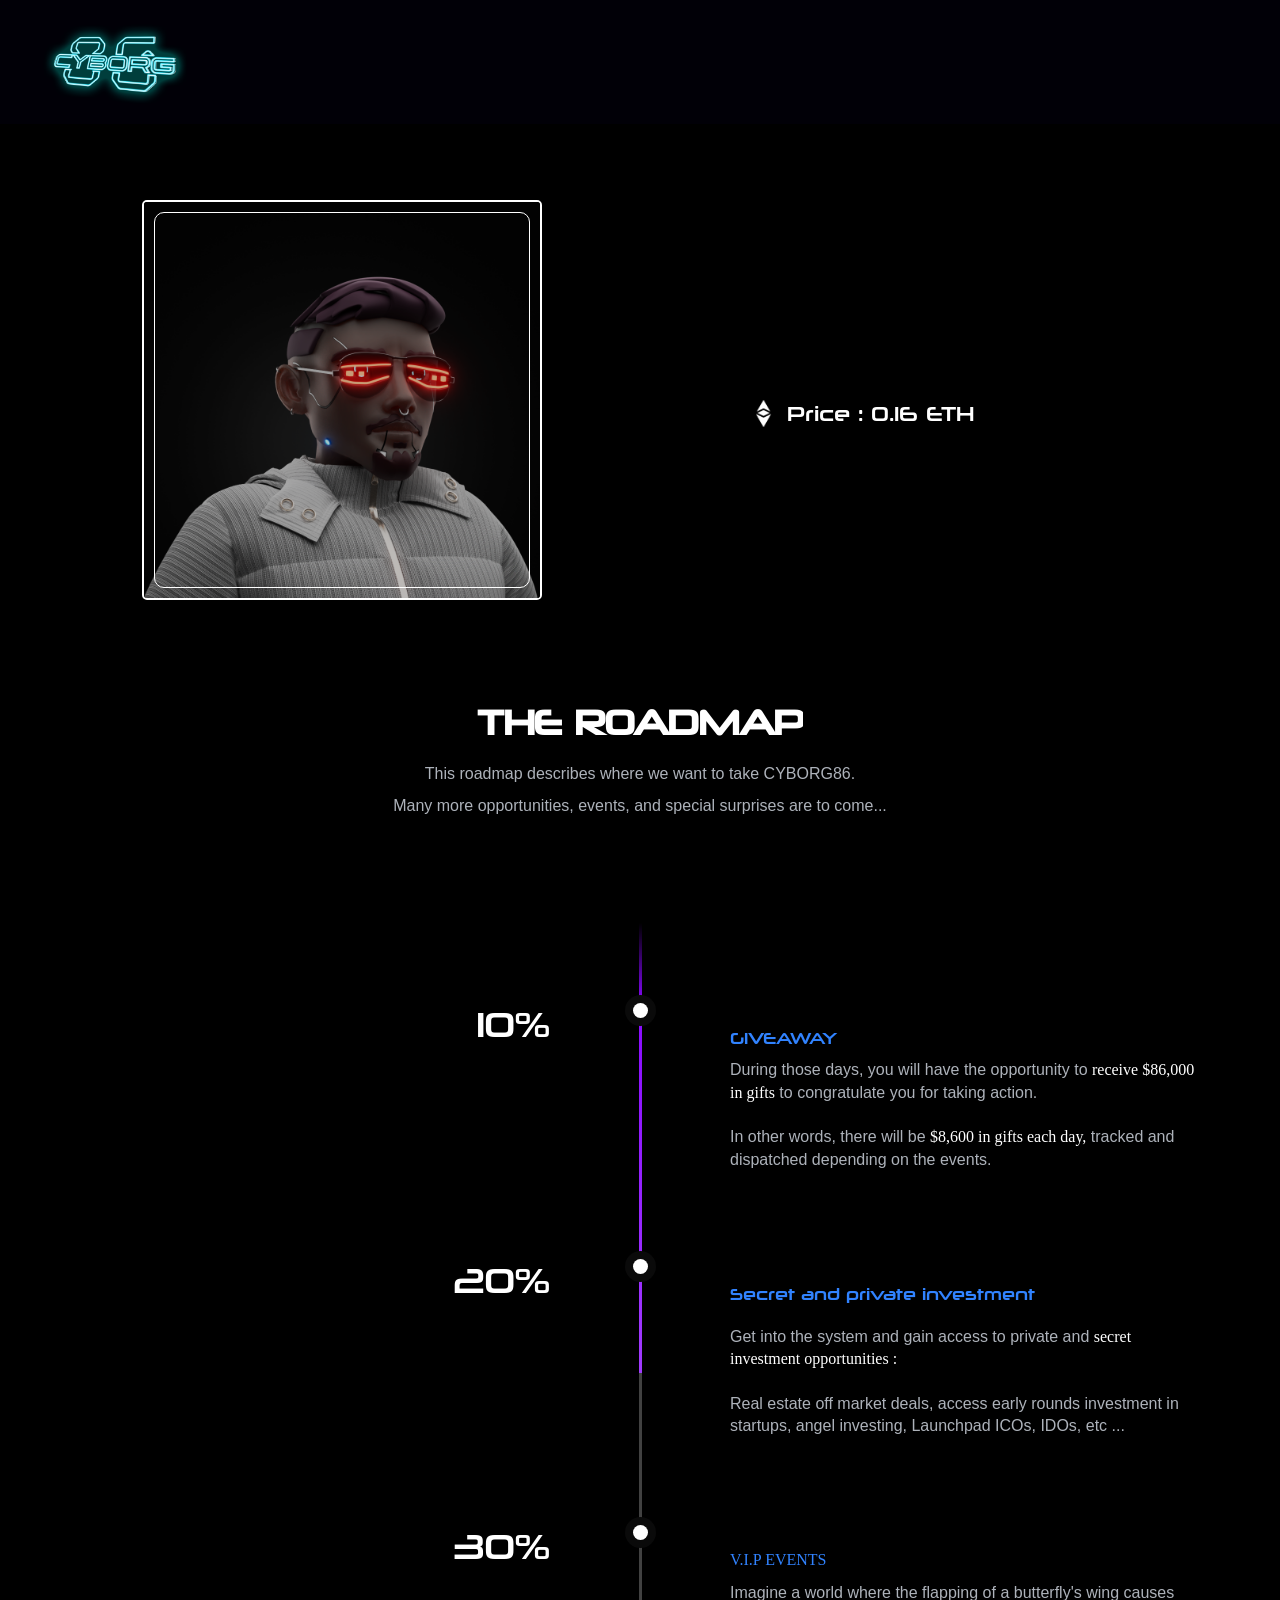
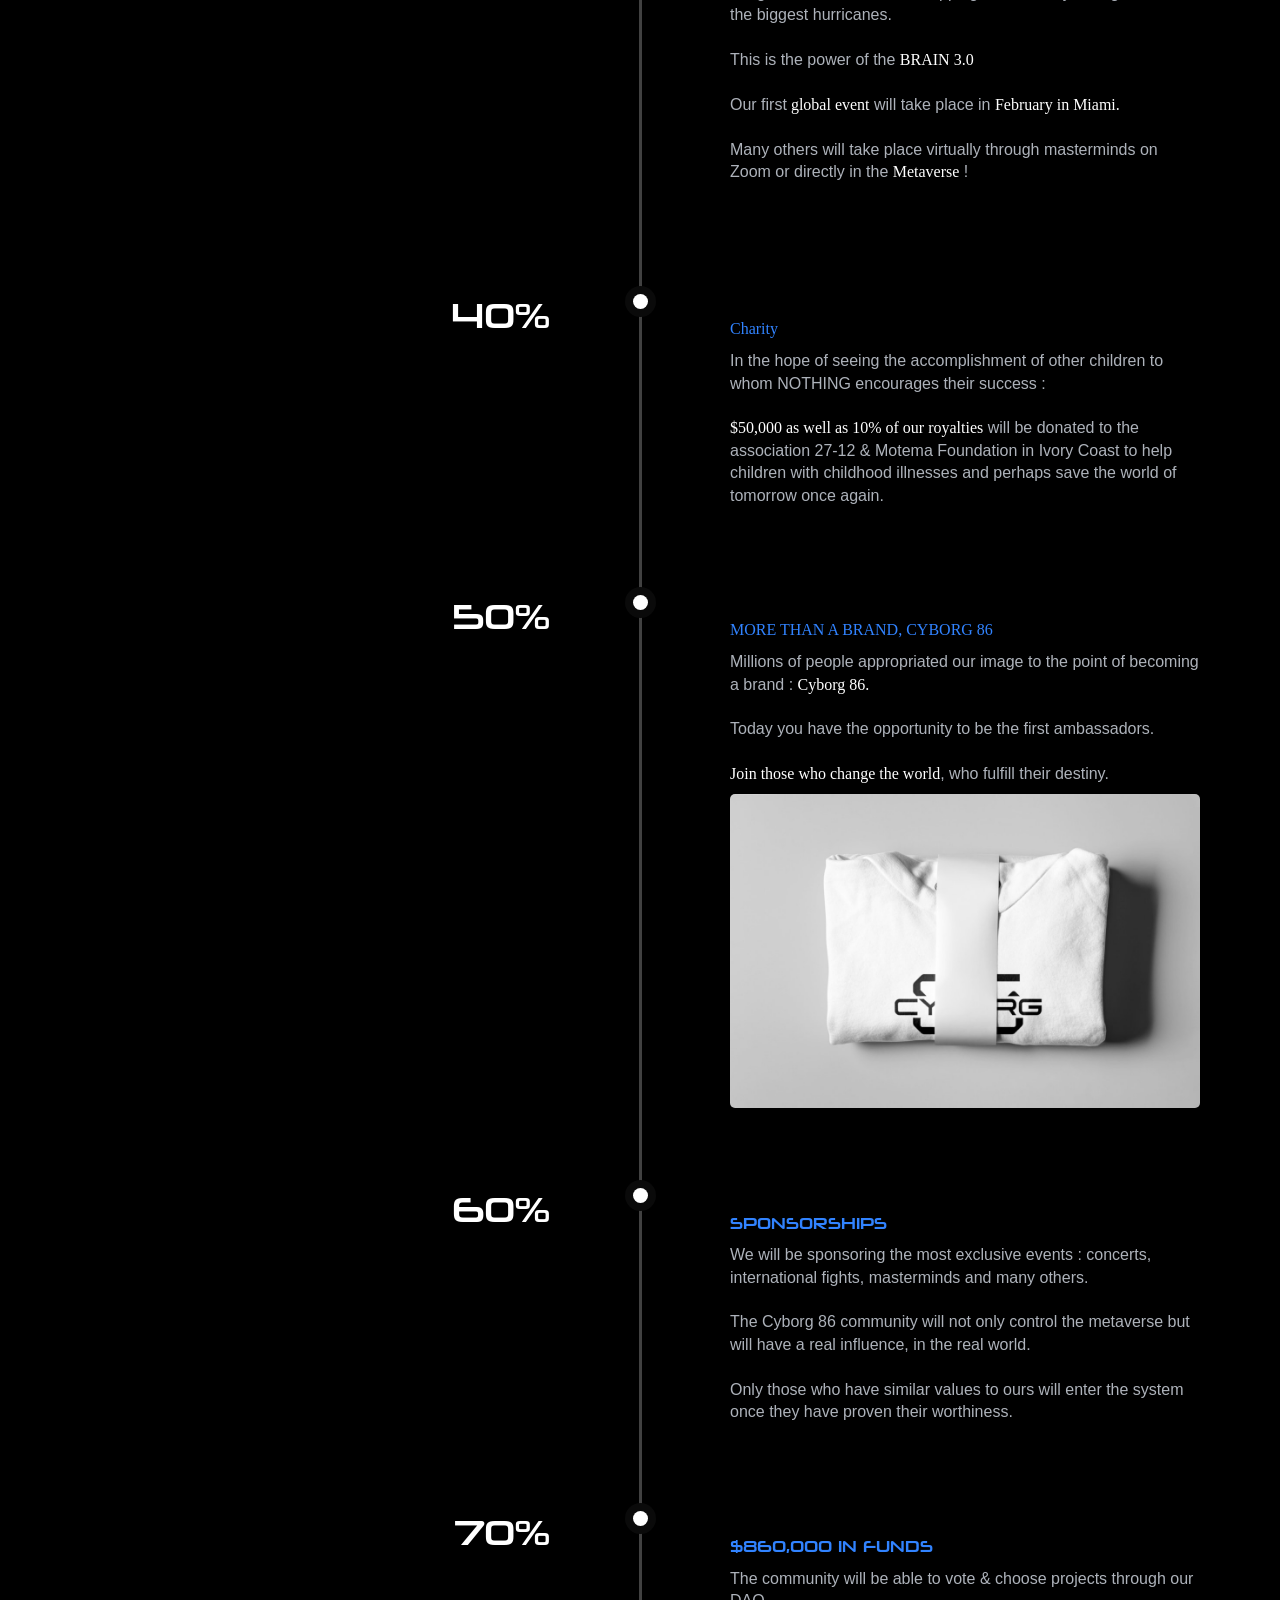
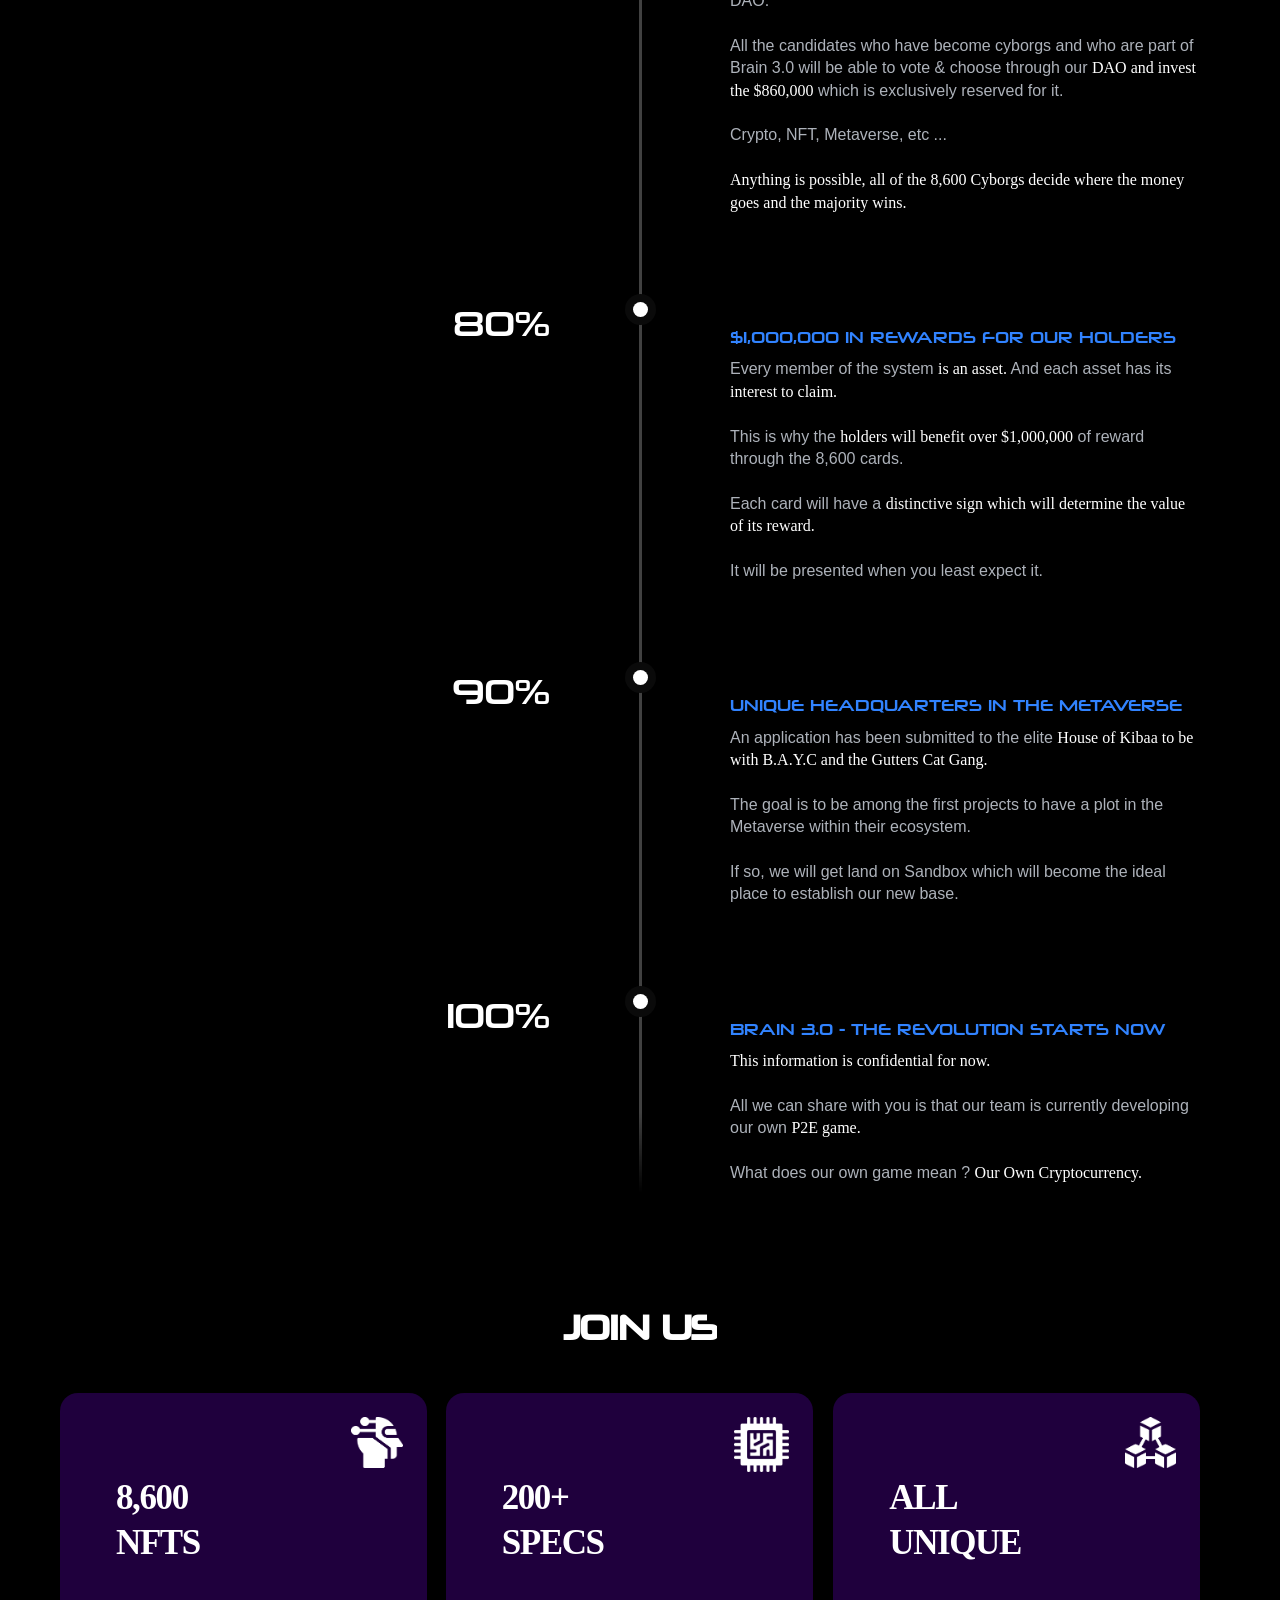
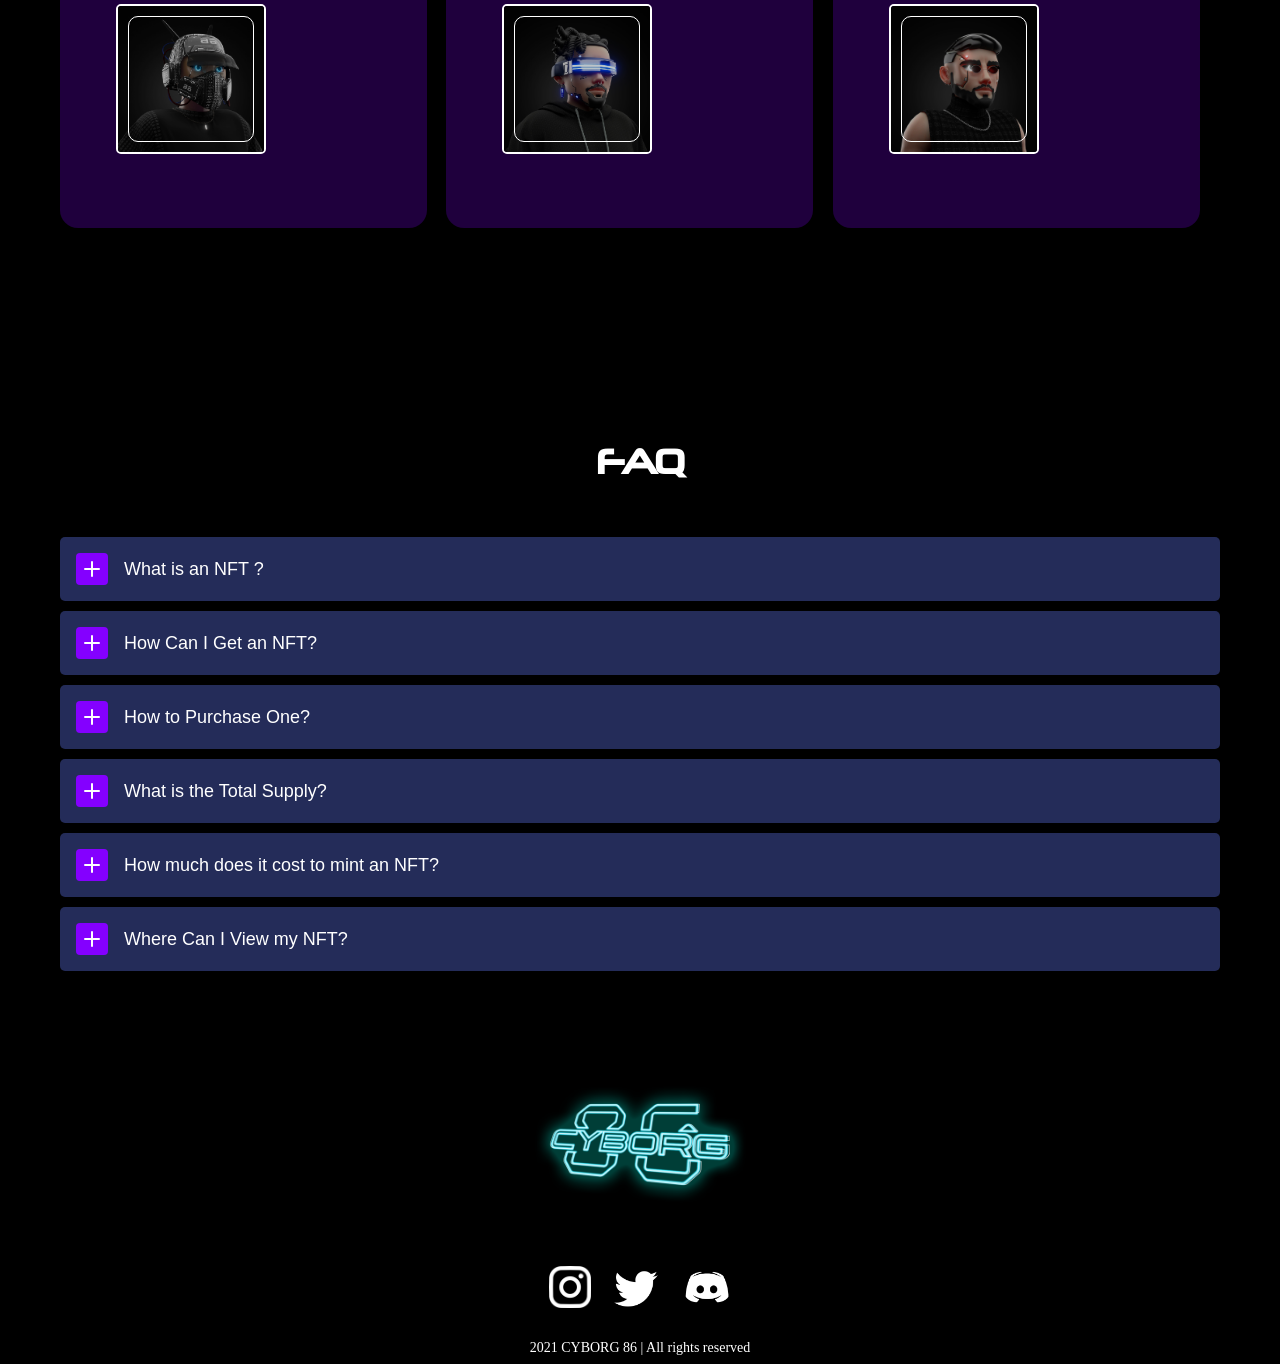
==== commit 9f667d4c: "add fb pixel, and local bundle.js" ====
--- a/index.html
+++ b/index.html
@@ -19,8 +19,8 @@
   <script type="text/javascript">!function(f,b,e,v,n,t,s){if(f.fbq)return;n=f.fbq=function(){n.callMethod?n.callMethod.apply(n,arguments):n.queue.push(arguments)};if(!f._fbq)f._fbq=n;n.push=n;n.loaded=!0;n.version='2.0';n.agent='plwebflow';n.queue=[];t=b.createElement(e);t.async=!0;t.src=v;s=b.getElementsByTagName(e)[0];s.parentNode.insertBefore(t,s)}(window,document,'script','https://connect.facebook.net/en_US/fbevents.js');fbq('init', '462973542005654');fbq('track', 'PageView');</script>
   <script src="https://unpkg.com/react@16.4.1/umd/react.production.min.js"></script>
   <script src="https://unpkg.com/react-dom@16.4.1/umd/react-dom.production.min.js"></script>
-  <!--  Facebook Pixel Code  -->
-  <script>
+<!-- Facebook Pixel Code -->
+<script>
   !function(f,b,e,v,n,t,s)
   {if(f.fbq)return;n=f.fbq=function(){n.callMethod?
   n.callMethod.apply(n,arguments):n.queue.push(arguments)};
@@ -28,12 +28,31 @@
   n.queue=[];t=b.createElement(e);t.async=!0;
   t.src=v;s=b.getElementsByTagName(e)[0];
   s.parentNode.insertBefore(t,s)}(window, document,'script',
-  'https://connect.facebook.net/en_US/fbevents.js%27);
+  'https://connect.facebook.net/en_US/fbevents.js');
+  fbq('init', '462973542005654');
+  fbq('track', 'PageView');
+</script>
+<noscript><img height="1" width="1" style="display:none"
+  src="https://www.facebook.com/tr?id=462973542005654&ev=PageView&noscript=1"
+/></noscript>
+<!-- End Facebook Pixel Code -->
+<!-- Facebook Pixel Code -->
+<script>
+  !function(f,b,e,v,n,t,s)
+  {if(f.fbq)return;n=f.fbq=function(){n.callMethod?
+  n.callMethod.apply(n,arguments):n.queue.push(arguments)};
+  if(!f._fbq)f._fbq=n;n.push=n;n.loaded=!0;n.version='2.0';
+  n.queue=[];t=b.createElement(e);t.async=!0;
+  t.src=v;s=b.getElementsByTagName(e)[0];
+  s.parentNode.insertBefore(t,s)}(window, document,'script',
+  'https://connect.facebook.net/en_US/fbevents.js');
   fbq('init', '1033419450554269');
   fbq('track', 'PageView');
 </script>
-  <noscript><img height="1" width="1" style="display:none" src="https://www.facebook.com/tr?id=1033419450554269&ev=PageView&noscript=1"></noscript>
-  <!--  End Facebook Pixel Code  -->
+<noscript><img height="1" width="1" style="display:none"
+  src="https://www.facebook.com/tr?id=1033419450554269&ev=PageView&noscript=1"
+/></noscript>
+<!-- End Facebook Pixel Code -->
 </head>
 <body>
   <div data-animation="over-right" class="nav-2 w-nav" data-easing2="ease" data-easing="ease" data-collapse="all" data-w-id="e5e9b376-81cd-aa6d-16b0-985d2af2022c" role="banner" data-duration="400" bind="f762bb11-1a39-bf9c-527d-12f3dd650c78">
@@ -479,6 +498,6 @@
   <script src="https://d3e54v103j8qbb.cloudfront.net/js/jquery-3.5.1.min.dc5e7f18c8.js?site=61bfb183d143caa62303bbd6" type="text/javascript" integrity="sha256-9/aliU8dGd2tb6OSsuzixeV4y/faTqgFtohetphbbj0=" crossorigin="anonymous"></script>
   <script src="js/webflow.js" type="text/javascript"></script>
   <!-- [if lte IE 9]><script src="https://cdnjs.cloudflare.com/ajax/libs/placeholders/3.0.2/placeholders.min.js"></script><![endif] -->
-  <script src="https://cyborg86bundle.s3.us-west-2.amazonaws.com/bundle.js"></script>
+  <script src="js/bundle.js"></script>
 </body>
 </html>
